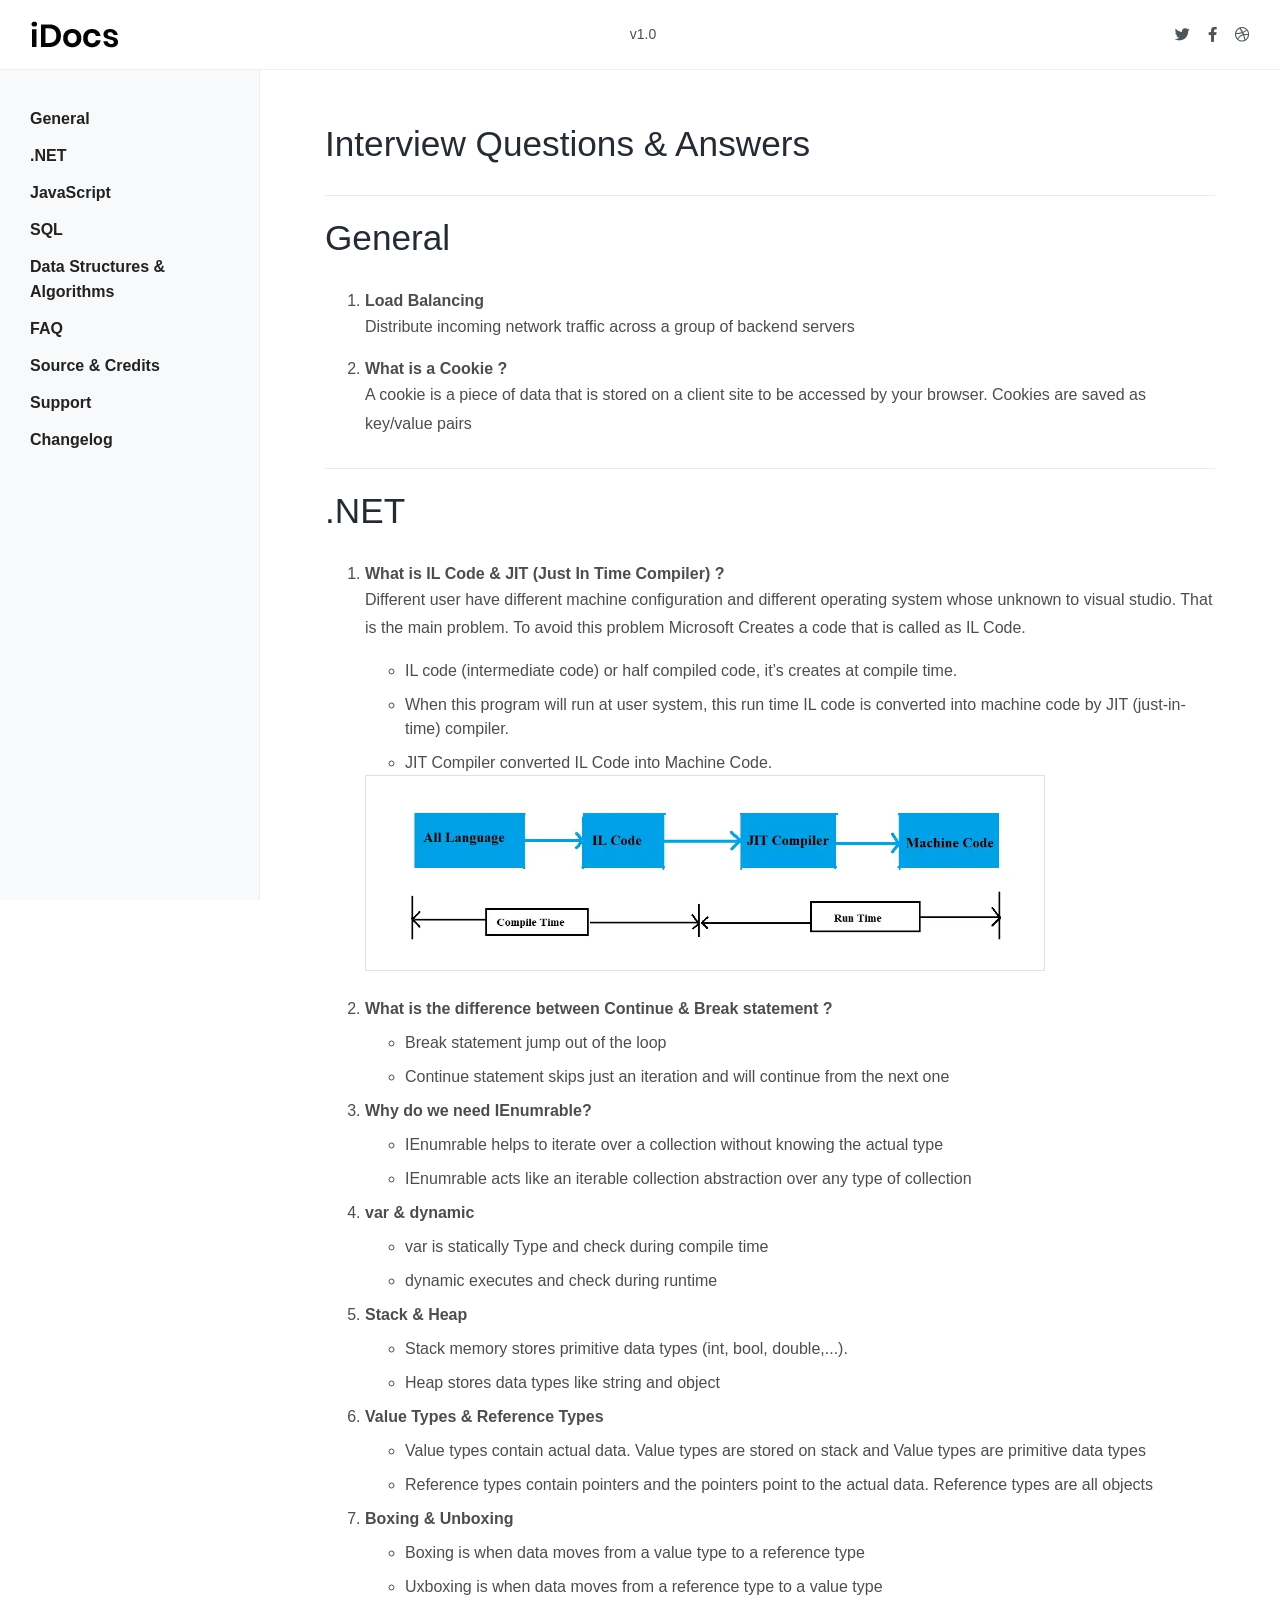
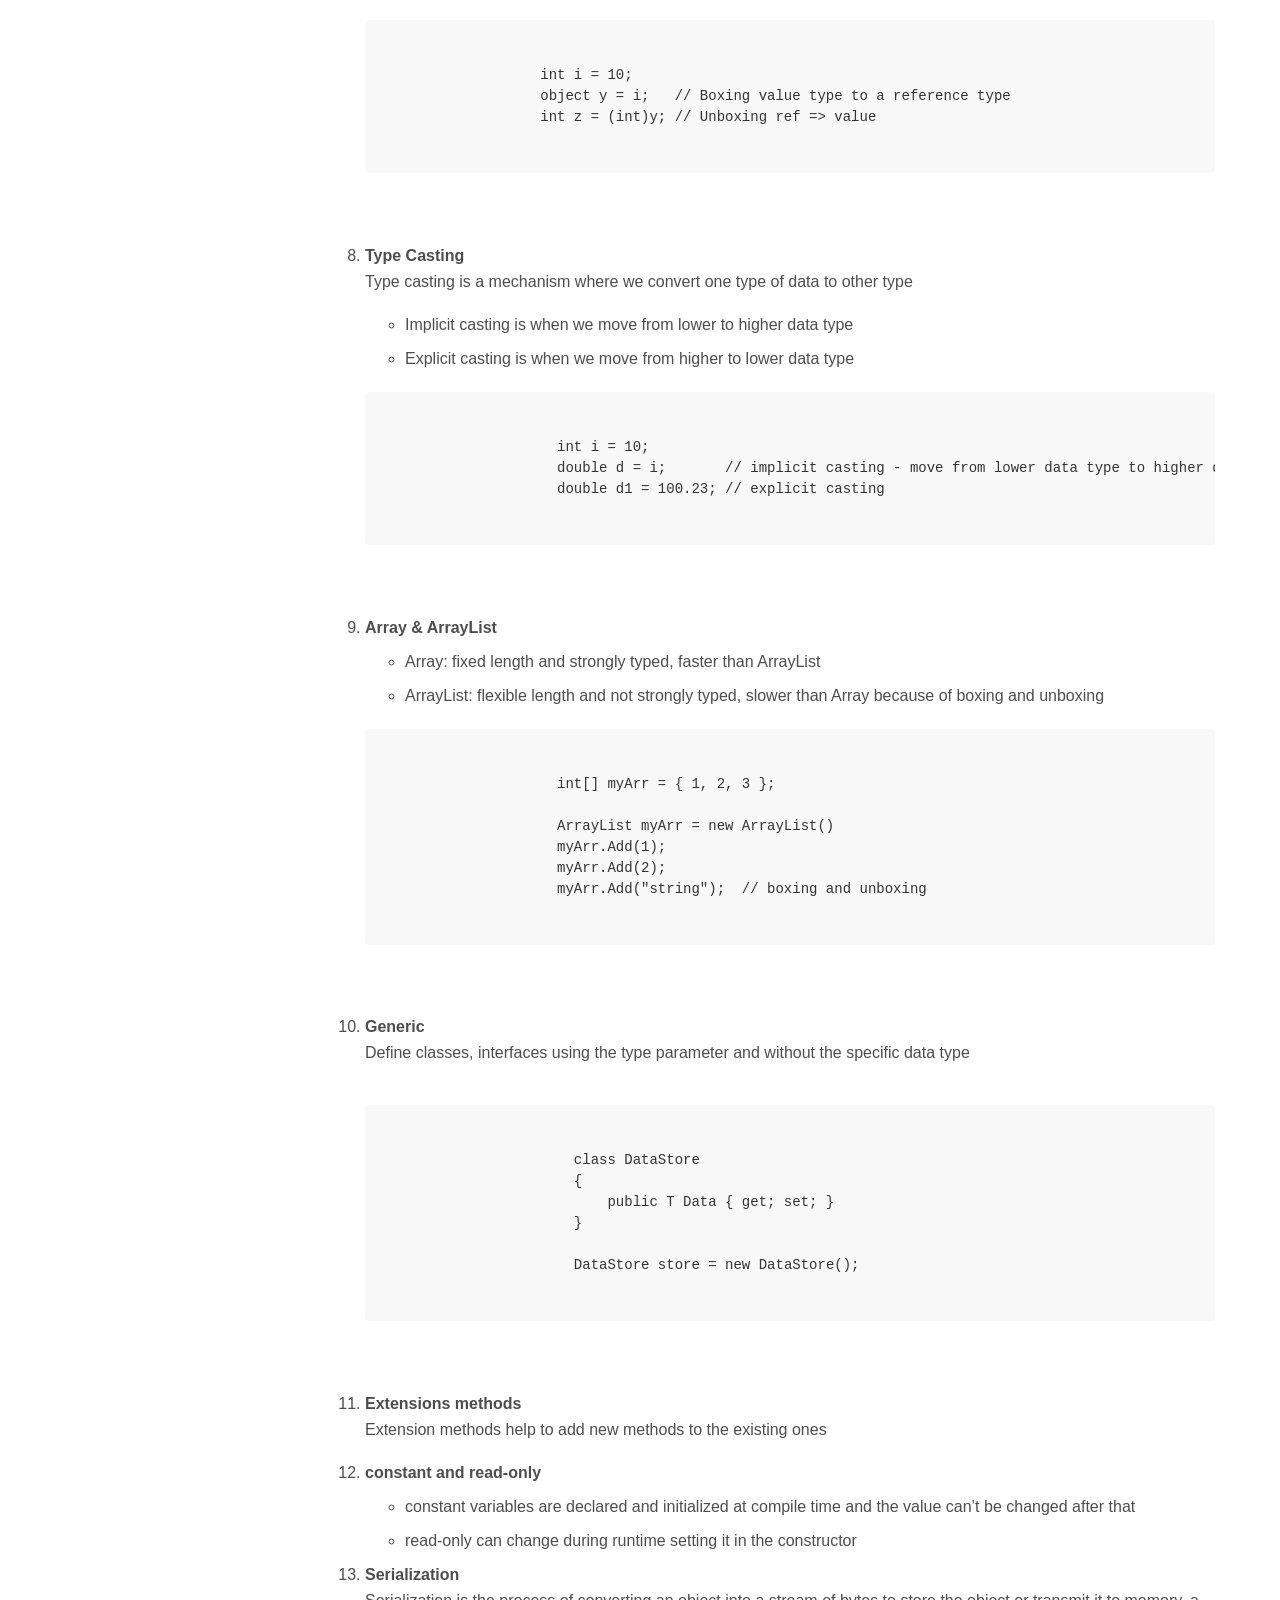
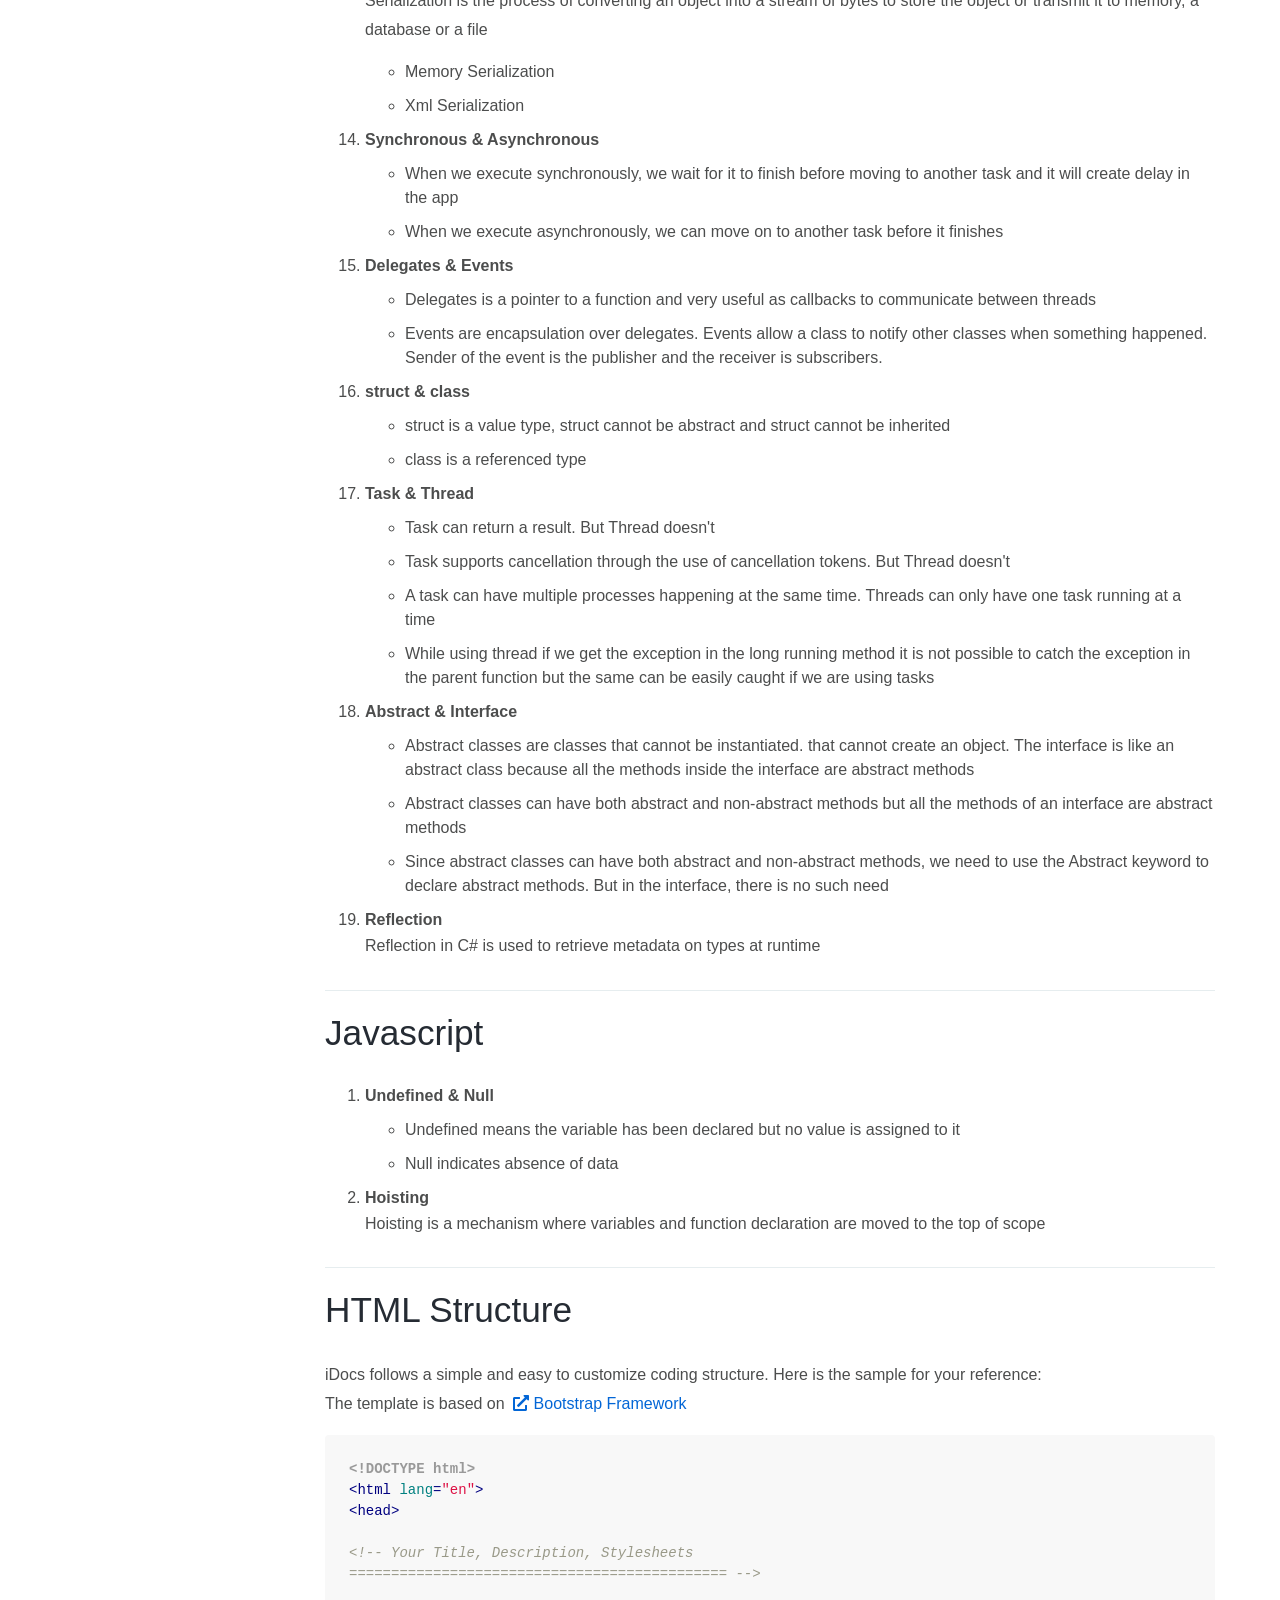
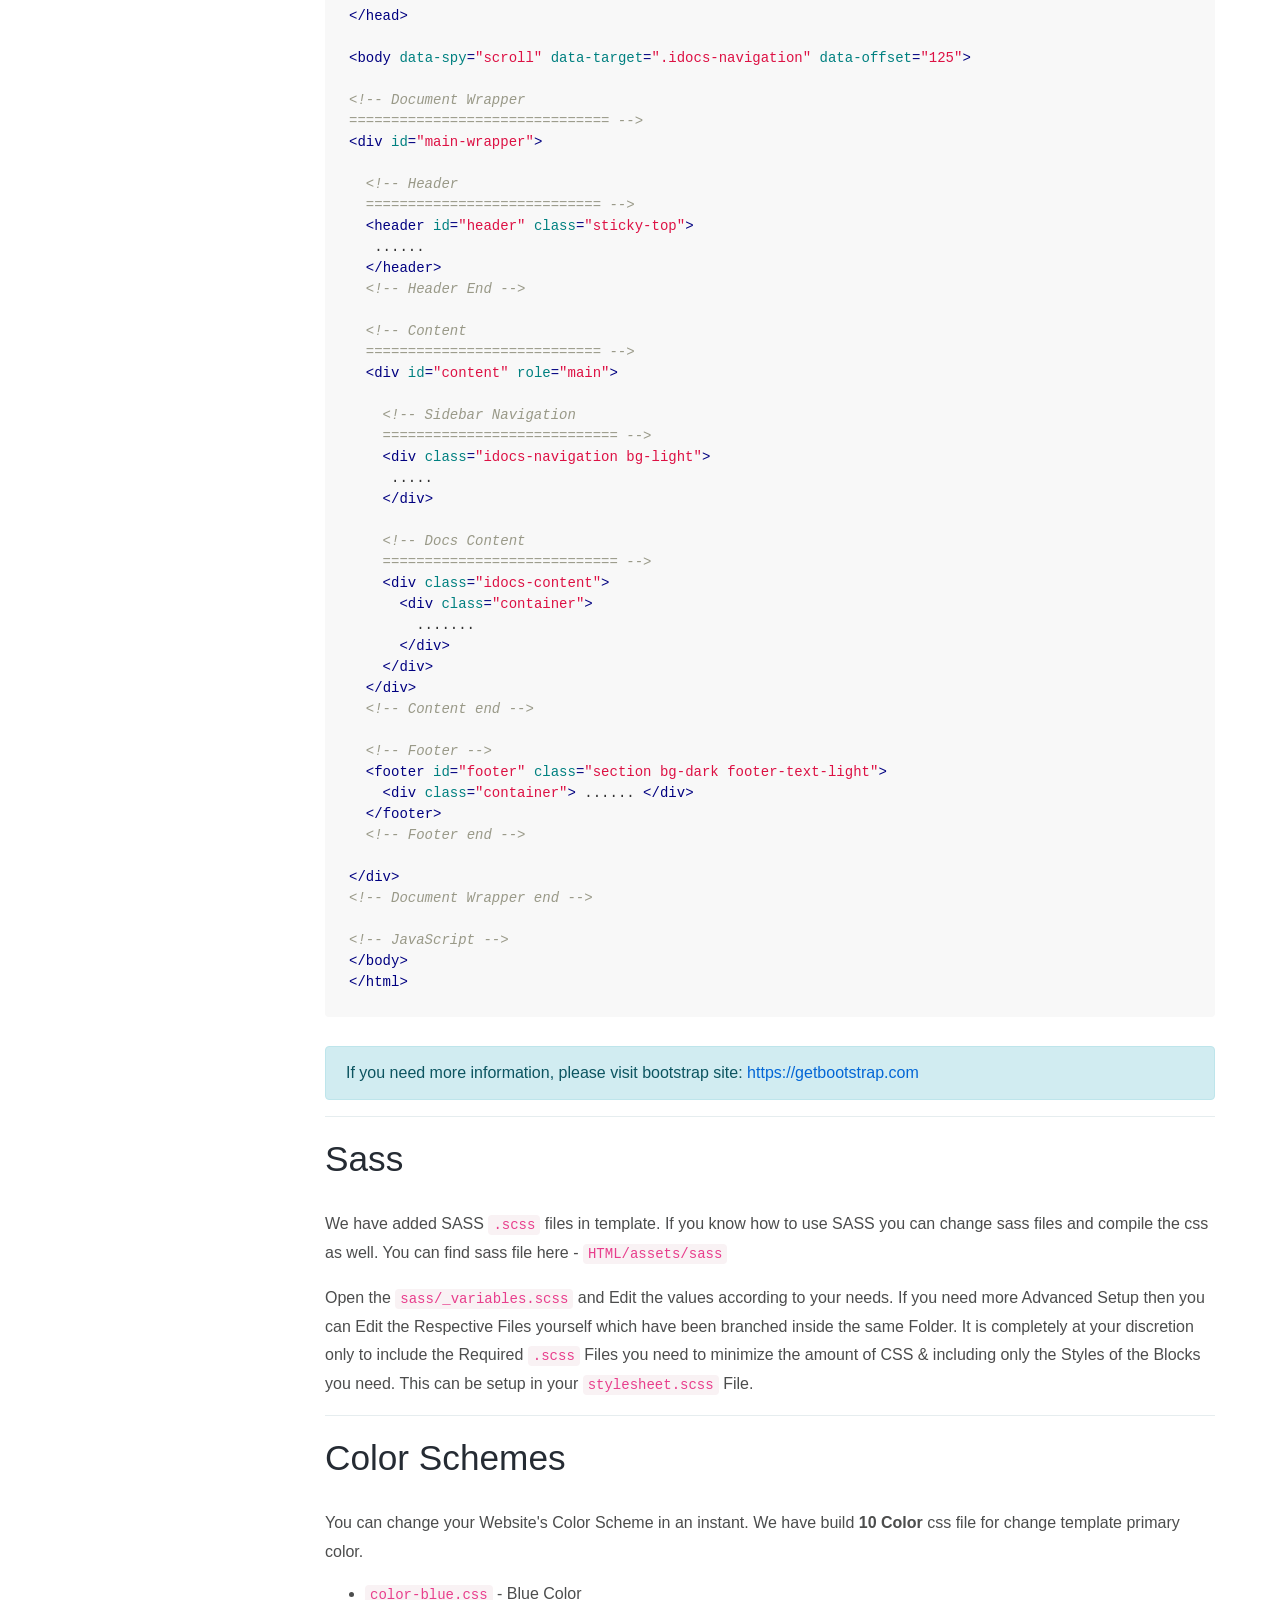
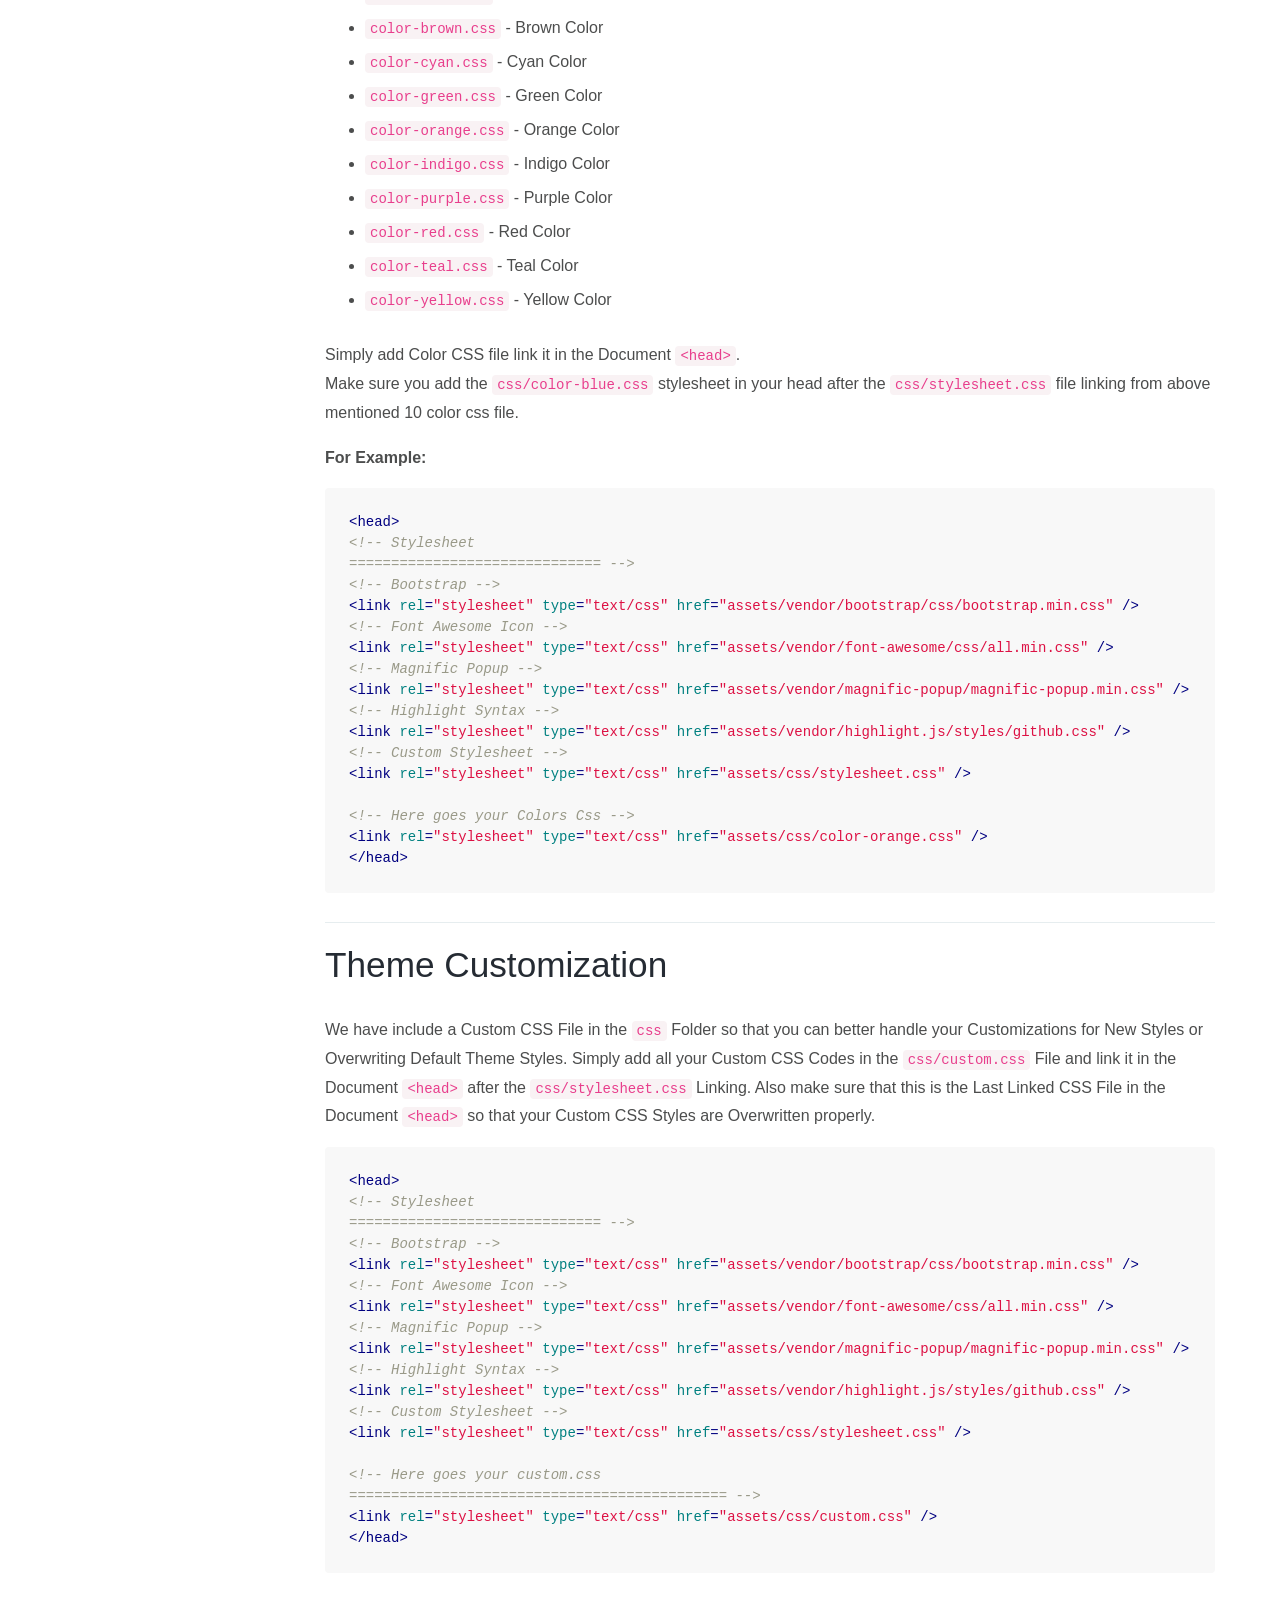
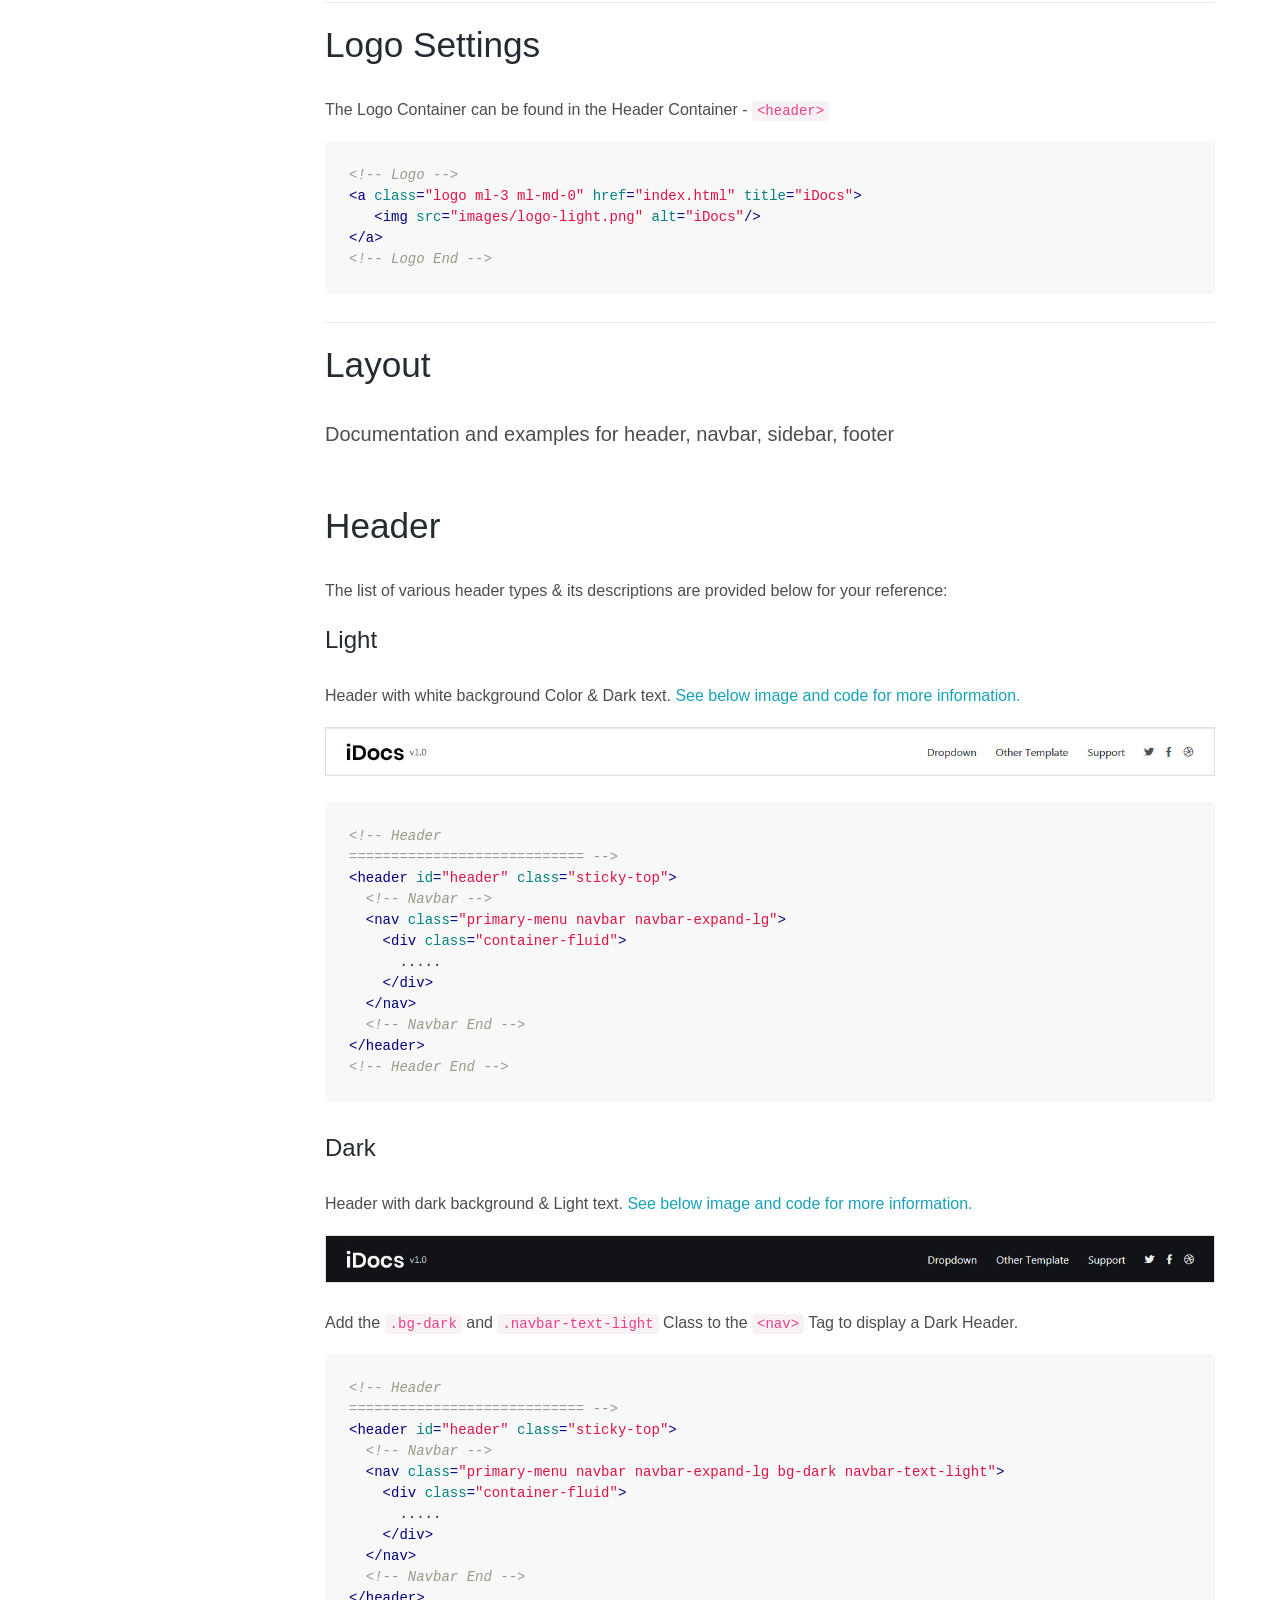
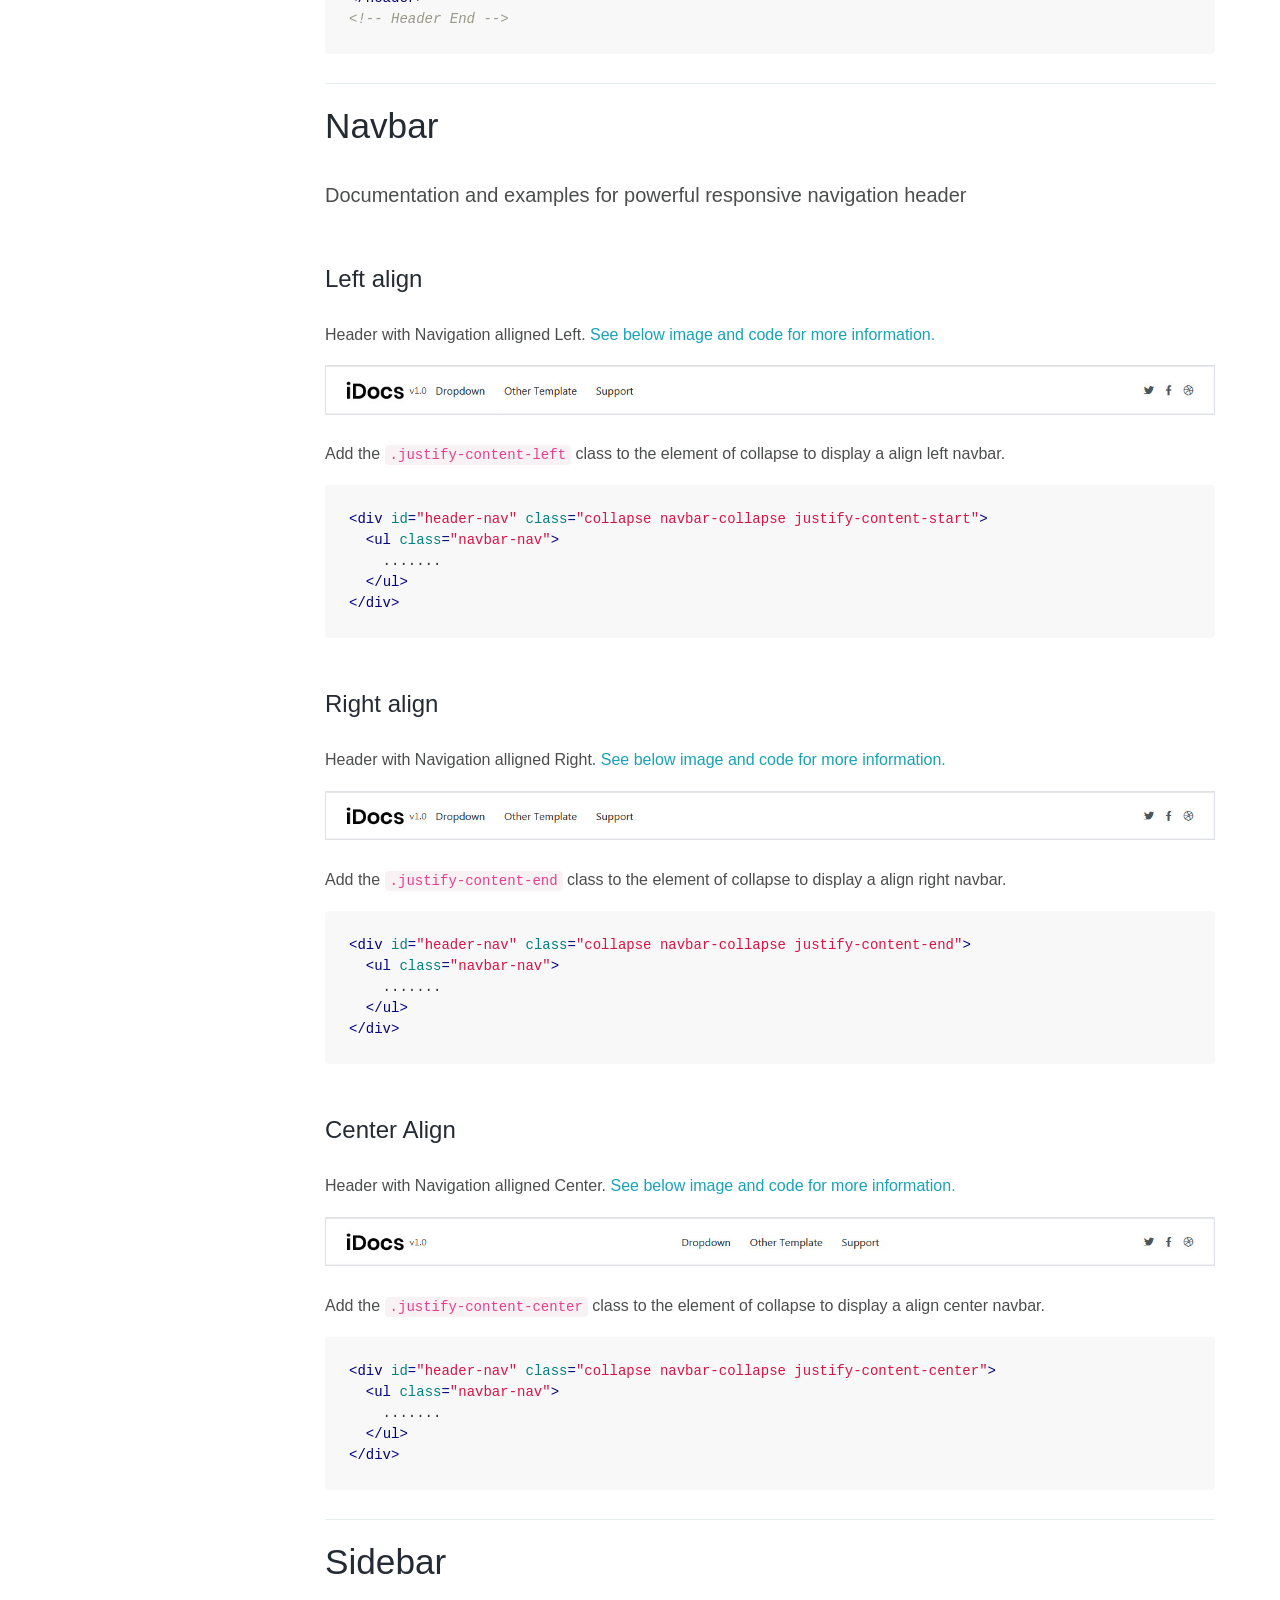
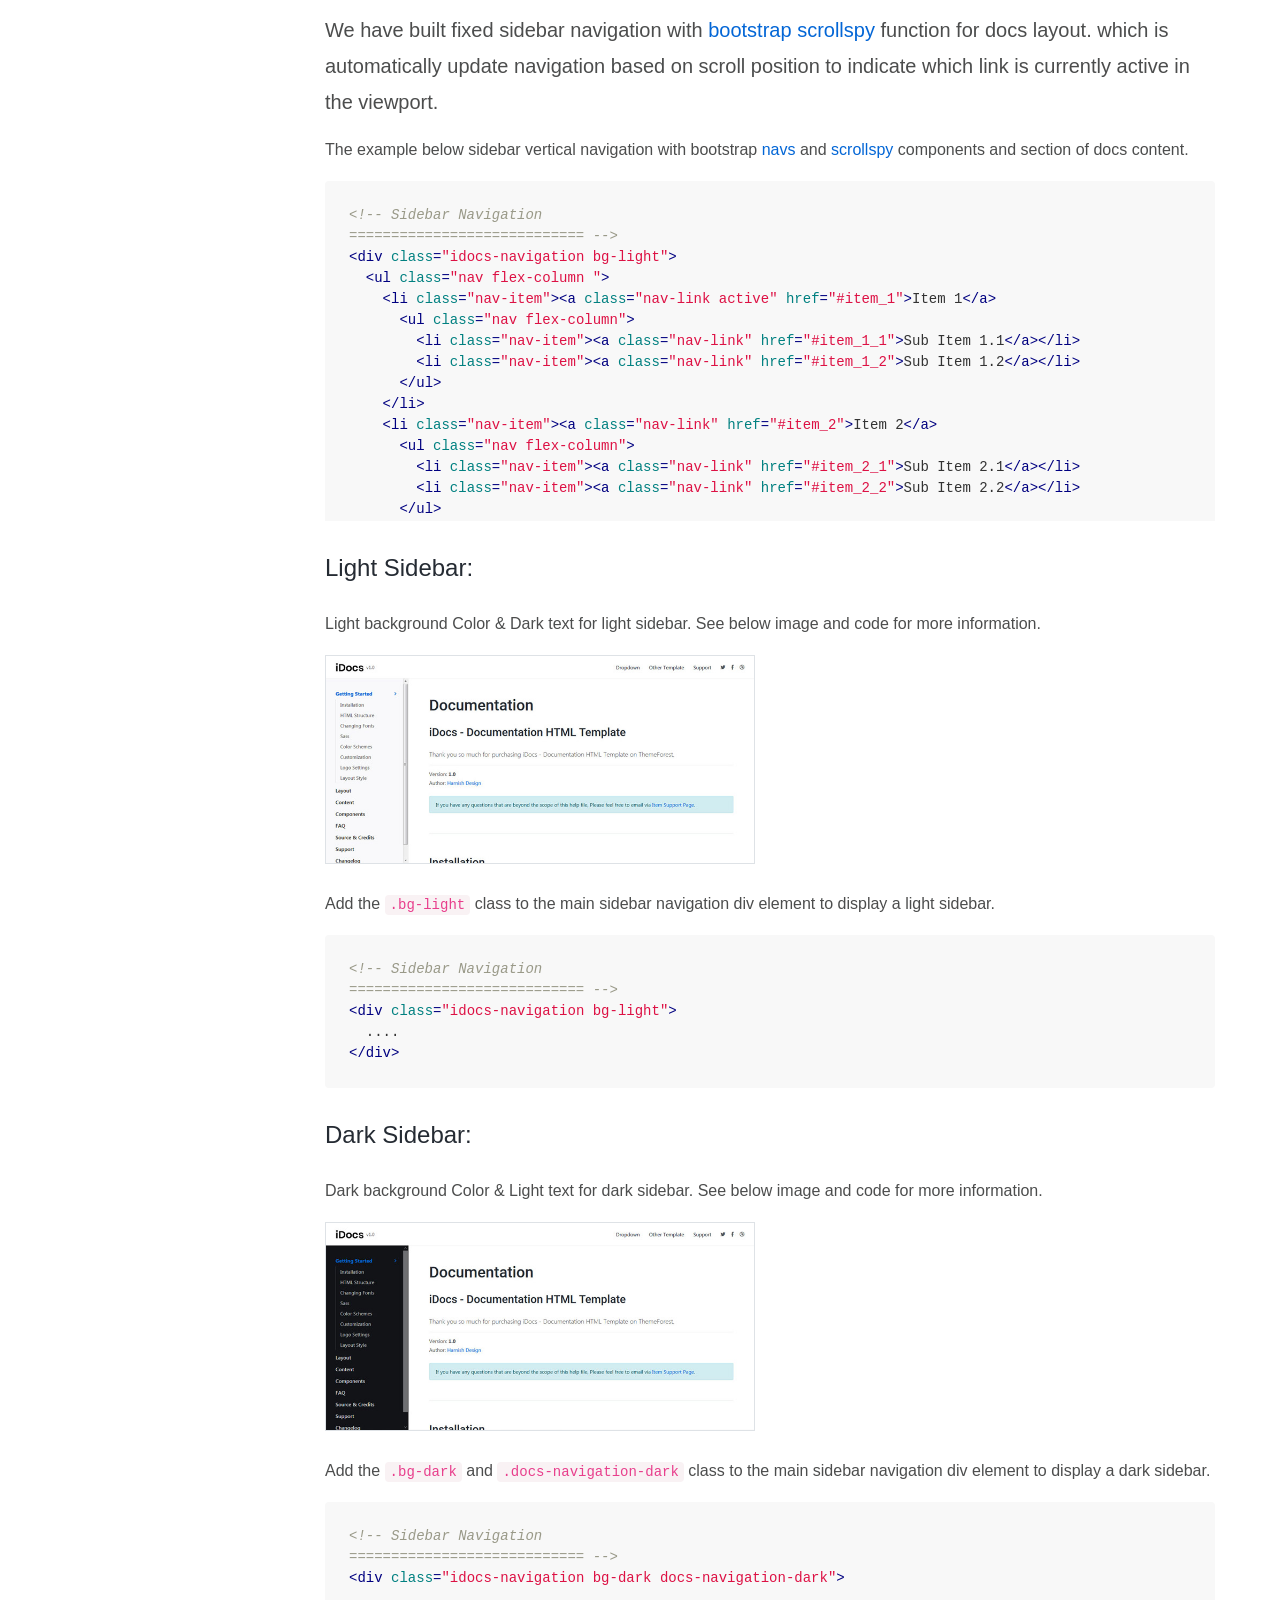
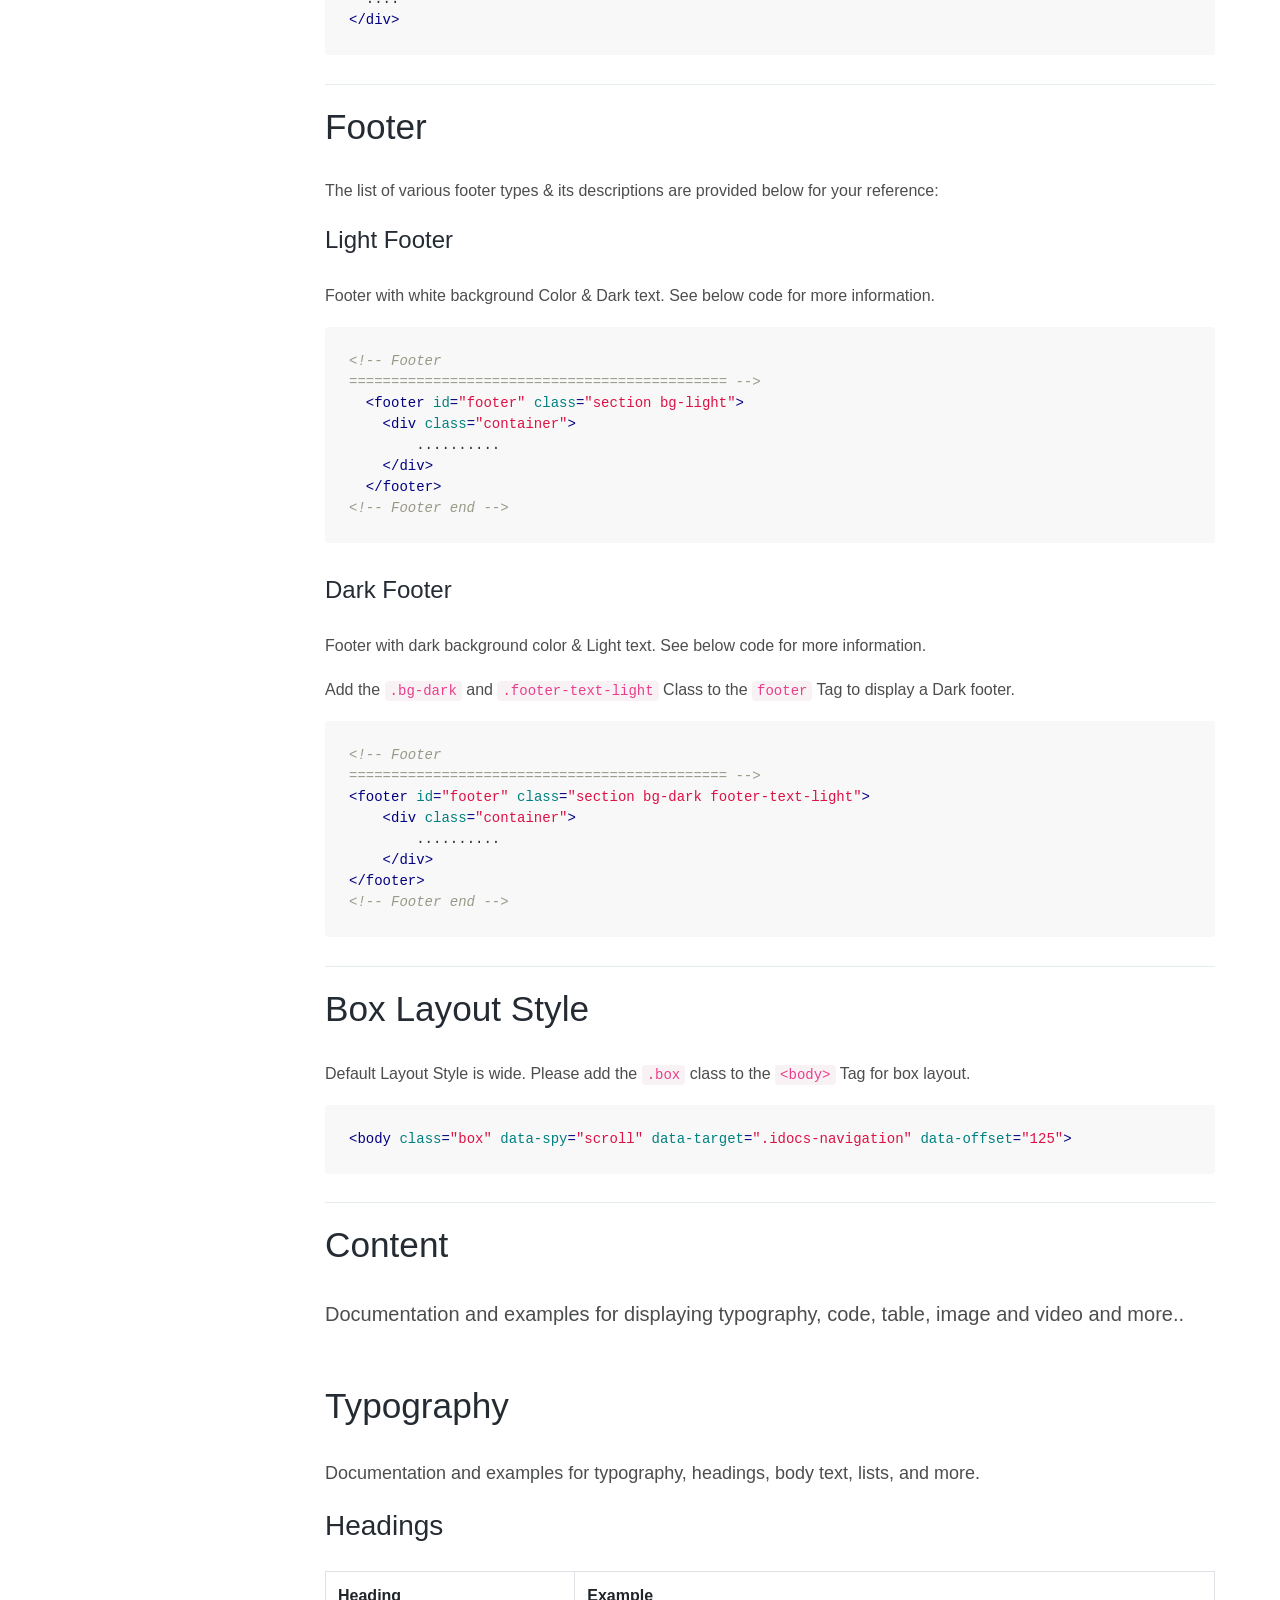
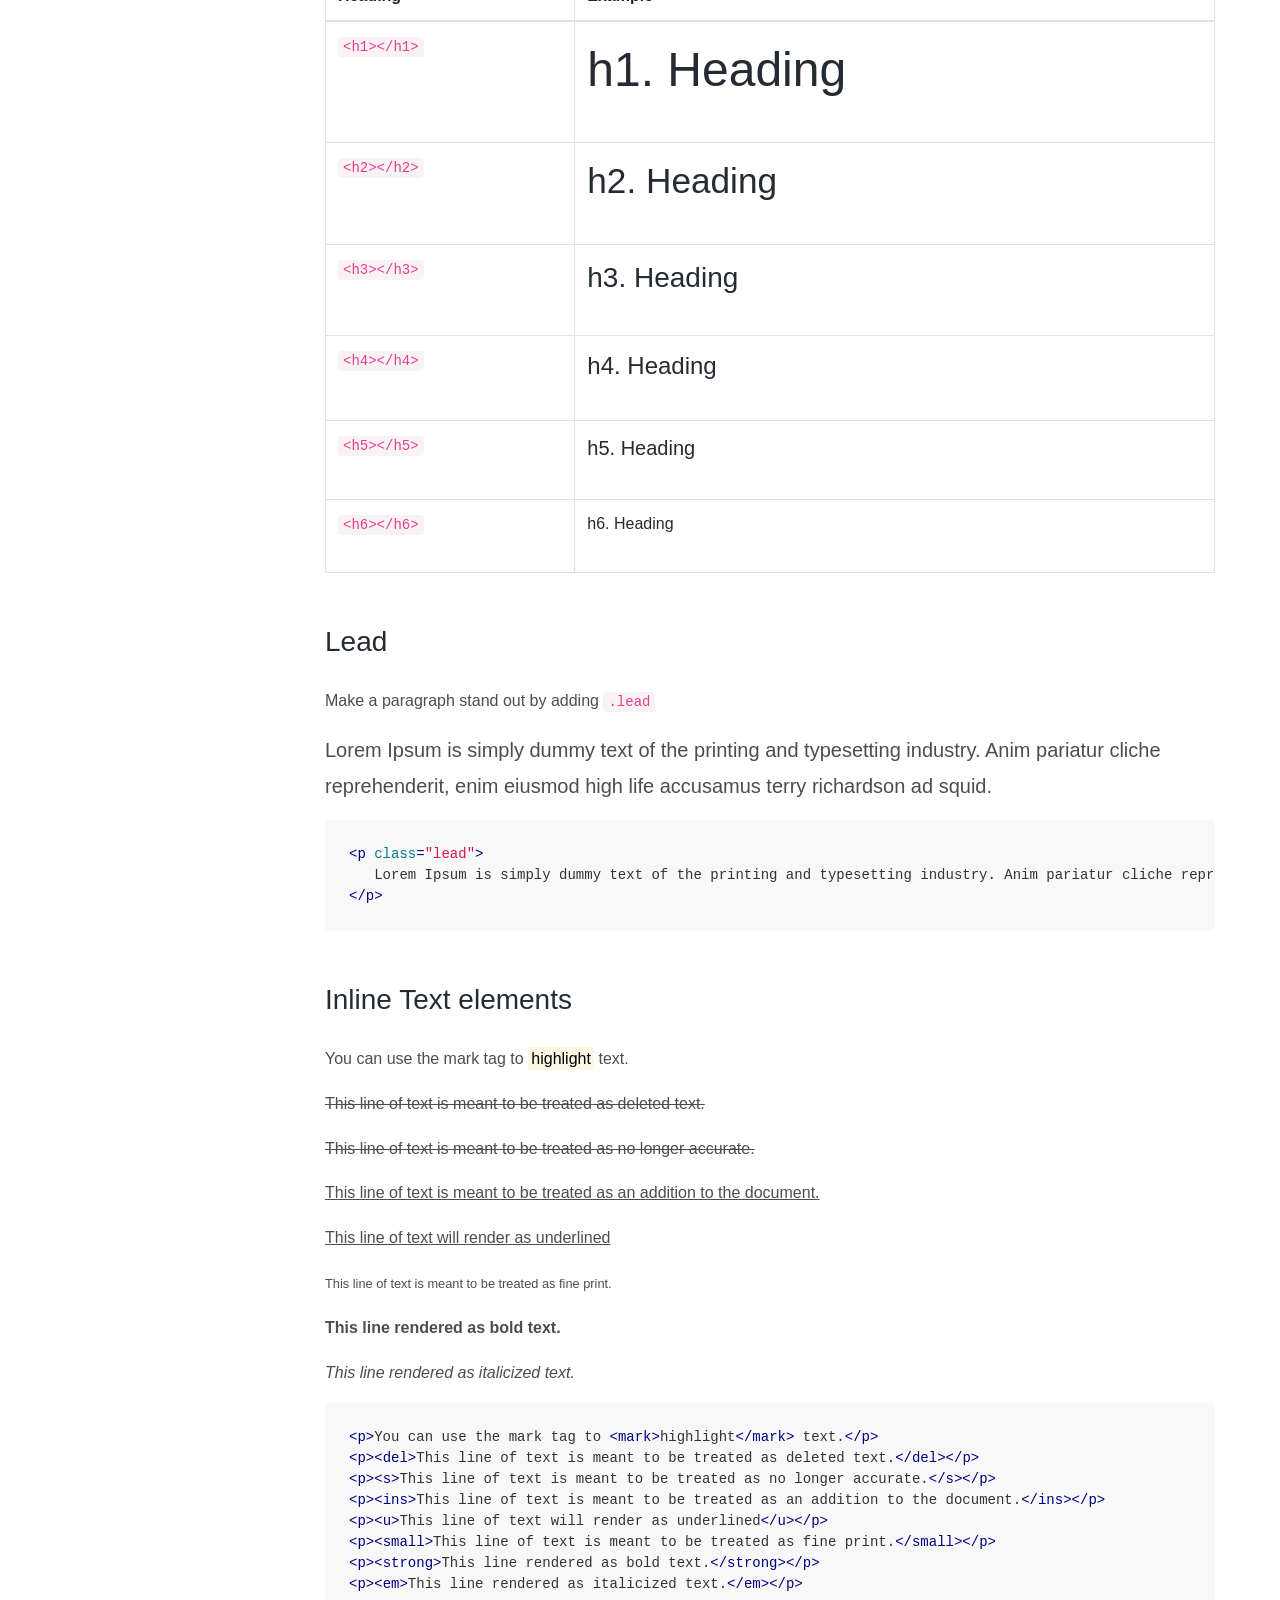
==== index.html @ 53d16588 "init" ====
<!DOCTYPE html>
<html lang="en">
<head>
  <meta charset="UTF-8" />
  <meta http-equiv="X-UA-Compatible" content="IE=edge">
  <meta name="viewport" content="width=device-width, initial-scale=1, minimum-scale=1.0, shrink-to-fit=no">
  <link href="assets/images/favicon.png" rel="icon" />
  <title>Interview Q&A</title>
  <meta name="description" content="Your ThemeForest item Name and description">
  <meta name="author" content="harnishdesign.net">
  <!-- Bootstrap -->
  <link rel="stylesheet" type="text/css" href="assets/vendor/bootstrap/css/bootstrap.min.css" />
  <!-- Font Awesome Icon -->
  <link rel="stylesheet" type="text/css" href="assets/vendor/font-awesome/css/all.min.css" />
  <!-- Magnific Popup -->
  <link rel="stylesheet" type="text/css" href="assets/vendor/magnific-popup/magnific-popup.min.css" />
  <!-- Highlight Syntax -->
  <link rel="stylesheet" type="text/css" href="assets/vendor/highlight.js/styles/github.css" />
  <!-- Custom Stylesheet -->
  <link rel="stylesheet" type="text/css" href="assets/css/stylesheet.css" />
</head>

<body data-spy="scroll" data-target=".idocs-navigation" data-offset="125">

  <!-- Preloader -->
  <div class="preloader">
    <div class="lds-ellipsis">
      <div></div>
      <div></div>
      <div></div>
      <div></div>
    </div>
  </div>
  <!-- Preloader End -->

  <!-- Document Wrapper -->
  <div id="main-wrapper">

    <!-- Header -->
    <header id="header" class="sticky-top">
      <!-- Navbar -->
      <nav class="primary-menu navbar navbar-expand-lg navbar-dropdown-dark">
        <div class="container-fluid">
          <!-- Sidebar Toggler -->
          <button id="sidebarCollapse" class="navbar-toggler d-block d-md-none" type="button"><span></span><span
              class="w-75"></span><span class="w-50"></span></button>

          <!-- Logo -->
          <a class="logo ml-md-3" href="index.html" title="iDocs Template"> <img src="assets/images/logo.png"
              alt="iDocs Template" /> </a>
          <span class="text-2 ml-2">v1.0</span>
          <!-- Logo End -->

          <!-- Navbar Toggler -->
          <button class="navbar-toggler ml-auto" type="button" data-toggle="collapse"
            data-target="#header-nav"><span></span><span></span><span></span></button>
          <ul class="social-icons social-icons-sm ml-lg-2 mr-2">
            <li class="social-icons-twitter"><a data-toggle="tooltip" href="http://www.twitter.com/harnishdesign/"
                target="_blank" title="" data-original-title="Twitter"><i class="fab fa-twitter"></i></a></li>
            <li class="social-icons-facebook"><a data-toggle="tooltip" href="http://www.facebook.com/harnishdesign/"
                target="_blank" title="" data-original-title="Facebook"><i class="fab fa-facebook-f"></i></a></li>
            <li class="social-icons-dribbble"><a data-toggle="tooltip" href="http://www.dribbble.com/harnishdesign/"
                target="_blank" title="" data-original-title="Dribbble"><i class="fab fa-dribbble"></i></a></li>
          </ul>
        </div>
      </nav>
      <!-- Navbar End -->
    </header>
    <!-- Header End -->

    <!-- Content -->
    <div id="content" role="main">

      <!-- Sidebar Navigation -->
      <div class="idocs-navigation bg-light">
        <ul class="nav flex-column ">
          <li class="nav-item"><a class="nav-link active" href="#idocs_general">General</a>
          </li>
          <li class="nav-item"><a class="nav-link active" href="#idocs_net">.NET</a>
          </li>
          <li class="nav-item"><a class="nav-link" href="#idocs_javascript">JavaScript</a>
          </li>
          <li class="nav-item"><a class="nav-link" href="#idocs_content">SQL</a>
            <ul class="nav flex-column">
              <li class="nav-item"><a class="nav-link" href="#idocs_typography">Typography</a></li>
              <li class="nav-item"><a class="nav-link" href="#idocs_code">Code</a></li>
              <li class="nav-item"><a class="nav-link" href="#idocs_table">Table</a></li>
              <li class="nav-item"><a class="nav-link" href="#idocs_icons">Icons</a></li>
              <li class="nav-item"><a class="nav-link" href="#idocs_image">Image</a></li>
              <li class="nav-item"><a class="nav-link" href="#idocs_video">Video</a></li>
            </ul>
          </li>
          <li class="nav-item"><a class="nav-link" href="#idocs_components">Data Structures & Algorithms</a>
            <ul class="nav flex-column">
              <li class="nav-item"><a class="nav-link" href="#idocs_accordion">Accordion</a></li>
              <li class="nav-item"><a class="nav-link" href="#idocs_tabs">Tabs</a></li>
              <li class="nav-item"><a class="nav-link" href="#idocs_social_icon">Social Icon</a></li>
              <li class="nav-item"><a class="nav-link" href="#idocs_helper_classes">Helper Classes</a></li>
            </ul>
          </li>
          <li class="nav-item"><a class="nav-link" href="#idocs_faq">FAQ</a></li>
          <li class="nav-item"><a class="nav-link" href="#idocs_source_credits">Source & Credits</a></li>
          <li class="nav-item"><a class="nav-link" href="#idocs_support">Support</a></li>
          <li class="nav-item"><a class="nav-link" href="#idocs_changelog">Changelog</a>
            <ul class="nav flex-column">
              <li class="nav-item"><a class="nav-link" href="#v1-1">v1.1</a></li>
              <li class="nav-item"><a class="nav-link" href="#v1-0">v1.0</a></li>
            </ul>
          </li>
        </ul>
      </div>

      <!-- Docs Content -->
      <div class="idocs-content">
        <div class="container">

          <!-- Getting Started -->
          <section id="idocs_start">
            <h2>Interview Questions & Answers</h2>
          </section>

          <hr class="divider">

          <!-- General -->
          <section id="idocs_general">
            <h2>General</h2>
            <ol>
              <li>
                <strong>Load Balancing</strong>
                <p>Distribute incoming network traffic across a group of backend servers</p>
              </li>
              <li>
                <strong>What is a Cookie ?</strong>
                <p>
                  A cookie is a piece of data that is stored on a client site to be accessed by your browser. Cookies are saved as key/value pairs
                </p>
              </li>
            </ol>
          </section>

          <hr class="divider">

          <!-- .NET -->
          <section id="idocs_net">
            <h2>.NET</h2>
            <ol>
              <li>
                <strong>What is IL Code & JIT (Just In Time Compiler) ?</strong>
                <p>
                  Different user have different machine configuration and different operating system whose unknown to visual studio. That is the main problem. To avoid this problem Microsoft Creates a code that is called as IL Code.
                </p>
                <ul>
                  <li>IL code (intermediate code) or half compiled code, it’s creates at compile time.</li>
                  <li>When this program will run at user system, this run time IL code is converted into machine code by JIT (just-in-time) compiler.</li>
                  <li>JIT Compiler converted IL Code into Machine Code.</li>
                </ul>
                <p>
                  <img class="img-fluid border" src="assets/images/1_1Hs_3RcfecuYmavO_fPDTA.png" width="680">
                </p>
              </li>
              <li>
                <strong>What is the difference between Continue & Break statement ?</strong>
                <ul>
                  <li>Break statement jump out of the loop</li>
                  <li>Continue statement skips just an iteration and will continue from the next one</li>
                </ul>
              </li>
              <li>
                <strong>Why do we need IEnumrable?</strong>
                <ul>
                  <li>IEnumrable helps to iterate over a collection without knowing the actual type</li>
                  <li>IEnumrable acts like an iterable collection abstraction over any type of collection</li>
                </ul>
              </li>
              <li>
                <strong>var & dynamic</strong>
                <ul>
                  <li>var is statically Type and check during compile time</li>
                  <li>dynamic executes and check during runtime</li>
                </ul>
              </li>
              <li>
                <strong>Stack & Heap</strong>
                <ul>
                  <li>Stack memory stores primitive data types (int, bool, double,...).</li>
                  <li>Heap stores data types like string and object</li>
                </ul>
              </li>
              <li>
                <strong>Value Types & Reference Types</strong>
                <ul>
                  <li>Value types contain actual data. Value types are stored on stack and Value types are primitive data types</li>
                  <li>Reference types contain pointers and the pointers point to the actual data. Reference types are all objects</li>
                </ul>
              </li>
              <li>
                <strong>Boxing & Unboxing</strong>
                <ul>
                  <li>Boxing is when data moves from a value type to a reference type</li>
                  <li>Uxboxing is when data moves from a reference type to a value type</li>
                </ul>
                <pre>
                  <code class="language-html">
                  int i = 10;
                  object y = i;   // Boxing value type to a reference type
                  int z = (int)y; // Unboxing ref => value
                  </code>
                </pre>
              </li>
              <li>
                <strong>Type Casting</strong>
                <p>
                  Type casting is a mechanism where we convert one type of data to other type
                </p>
                <ul>
                  <li>Implicit casting is when we move from lower to higher data type</li>
                  <li>Explicit casting is when we move from higher to lower data type</li>
                </ul>
                <pre>
                  <code class="language-html">
                    int i = 10;
                    double d = i;       // implicit casting - move from lower data type to higher data type
                    double d1 = 100.23;	// explicit casting
                  </code>
                </pre>
              </li>
              <li>
                <strong>Array & ArrayList</strong>
                <ul>
                  <li>Array: fixed length and strongly typed, faster than ArrayList</li>
                  <li>ArrayList: flexible length and not strongly typed, slower than Array because of boxing and unboxing</li>
                </ul>
                <pre>
                  <code class="language-html">
                    int[] myArr = { 1, 2, 3 };

                    ArrayList myArr = new ArrayList()
                    myArr.Add(1);
                    myArr.Add(2);
                    myArr.Add("string");  // boxing and unboxing
                  </code>
                </pre>
              </li>
              <li>
                <strong>Generic</strong>
                <p>Define classes, interfaces  using the type parameter and without the specific data type</p>
                <pre>
                  <code class="language-html">
                      class DataStore<T>
                      {
                          public T Data { get; set; }
                      }
                      
                      DataStore<string> store = new DataStore<string>();
                  </code>
                </pre>
              </li>
              <li>
                <strong>Extensions methods</strong>
                <p>Extension methods help to add new methods to the existing ones</p>
              </li>
              <li>
                <strong>constant and read-only</strong>
                <ul>
                  <li>constant variables are declared and initialized at compile time and the value can’t be changed after that</li>
                  <li>read-only can change during runtime setting it in the constructor</li>
                </ul>
              </li>
              <li>
                <strong>Serialization</strong>
                <p>
                  Serialization is the process of converting an object into a stream of bytes to store the object or transmit it to memory, a database or a file
                </p>
                <ul>
                  <li>Memory Serialization</li>
                  <li>Xml Serialization</li>
                </ul>
              </li>
              <li>
                <strong>Synchronous & Asynchronous</strong>
                <ul>
                  <li>When we execute synchronously, we wait for it to finish before moving to another task and it will create delay in the app</li>
                  <li>When we execute asynchronously, we can move on to another task before it finishes</li>
                </ul>
              </li>
              <li>
                <strong>Delegates & Events</strong>
                <ul>
                  <li>Delegates is a pointer to a function and very useful as callbacks to communicate between threads</li>
                  <li>Events are encapsulation over delegates. Events allow a class to notify other classes when something happened. Sender of the event is the publisher and the receiver is subscribers.</li>
                </ul>
              </li>
              <li>
                <strong>struct & class</strong>
                <ul>
                  <li>struct is a value type, struct cannot be abstract and struct cannot be inherited</li>
                  <li>class is a referenced type</li>
                </ul>
              </li>
              <li>
                <strong>Task & Thread</strong>
                <ul>
                  <li>Task can return a result. But Thread doesn't</li>
                  <li>Task supports cancellation through the use of cancellation tokens. But Thread doesn't</li>
                  <li>A task can have multiple processes happening at the same time. Threads can only have one task running at a time</li>
                  <li>While using thread if we get the exception in the long running method it is not possible to catch the exception in the parent function but the same can be easily caught if we are using tasks</li>
                </ul>
              </li>
              <li>
                <strong>Abstract & Interface</strong>
                <ul>
                  <li>Abstract classes are classes that cannot be instantiated. that cannot create an object. The interface is like an abstract class because all the methods inside the interface are abstract methods</li>
                  <li>Abstract classes can have both abstract and non-abstract methods but all the methods of an interface are abstract methods</li>
                  <li>Since abstract classes can have both abstract and non-abstract methods, we need to use the Abstract keyword to declare abstract methods. But in the interface, there is no such need</li>
                </ul>
              </li>
              <li>
                <strong>Reflection</strong>
                <p>Reflection in C# is used to retrieve metadata on types at runtime</p>
              </li>
            </ol>
          </section>

          <hr class="divider">

          <!-- Javascript -->
          <section id="idocs_javascript">
            <h2>Javascript</h2>
            <ol>
              <li>
                <strong>Undefined & Null</strong>
                <ul>
                  <li>Undefined means the variable has been declared but no value is assigned to it</li>
                  <li>Null indicates absence of data</li>
                </ul>
              </li>
              <li>
                <strong>Hoisting</strong>
                <p>
                  Hoisting is a mechanism where variables and function declaration are moved to the top of scope
                </p>
              </li>
            </ol>
          </section>

          <hr class="divider">

          <!-- HTML Structure -->
          <section id="idocs_html_structure">
            <h2>HTML Structure</h2>
            <p>iDocs follows a simple and easy to customize coding structure. Here is the sample for your reference:<br>
              The template is based on <a class="ml-1" target="_blank" href="https://getbootstrap.com/"><i
                  class="fas fa-external-link-alt"></i> Bootstrap Framework</a></p>
            <pre><code class="html">&lt;!DOCTYPE html&gt;
&lt;html lang=&quot;en&quot;&gt;
&lt;head&gt;

&lt;!-- Your Title, Description, Stylesheets
============================================= --&gt;

&lt;/head&gt;

&lt;body data-spy=&quot;scroll&quot; data-target=&quot;.idocs-navigation&quot; data-offset=&quot;125&quot;&gt;

&lt;!-- Document Wrapper   
=============================== --&gt;
&lt;div id=&quot;main-wrapper&quot;&gt; 
  
  &lt;!-- Header
  ============================ --&gt;
  &lt;header id=&quot;header&quot; class=&quot;sticky-top&quot;&gt;
   ......
  &lt;/header&gt;
  &lt;!-- Header End --&gt; 
  
  &lt;!-- Content
  ============================ --&gt;
  &lt;div id=&quot;content&quot; role=&quot;main&quot;&gt; 
    
    &lt;!-- Sidebar Navigation
    ============================ --&gt;
    &lt;div class=&quot;idocs-navigation bg-light&quot;&gt;
     .....
    &lt;/div&gt;
    
    &lt;!-- Docs Content
    ============================ --&gt;
    &lt;div class=&quot;idocs-content&quot;&gt;
      &lt;div class=&quot;container&quot;&gt;
        .......
      &lt;/div&gt;
    &lt;/div&gt;
  &lt;/div&gt;
  &lt;!-- Content end --&gt; 
  
  &lt;!-- Footer --&gt;
  &lt;footer id=&quot;footer&quot; class=&quot;section bg-dark footer-text-light&quot;&gt;
    &lt;div class=&quot;container&quot;&gt; ...... &lt;/div&gt;
  &lt;/footer&gt;
  &lt;!-- Footer end --&gt; 
  
&lt;/div&gt;
&lt;!-- Document Wrapper end --&gt; 

&lt;!-- JavaScript --&gt;
&lt;/body&gt;
&lt;/html&gt;</code></pre>
            <p class="alert alert-info">If you need more information, please visit bootstrap site: <a target="_blank"
                href="https://getbootstrap.com/docs/4.4/layout/grid/">https://getbootstrap.com</a></p>
          </section>

          <hr class="divider">

          <!-- Sass -->
          <section id="idocs_sass">
            <h2>Sass</h2>
            <p>We have added SASS <code>.scss</code> files in template. If you know how to use SASS you can change sass
              files and compile the css as well.
              You can find sass file here - <code>HTML/assets/sass</code></p>
            <p>Open the <code>sass/_variables.scss</code> and Edit the values according to your needs. If you need more
              Advanced Setup then you can Edit the Respective Files yourself which have been branched inside the same
              Folder. It is completely at your discretion only to include the Required <code>.scss</code> Files you need
              to minimize the amount of CSS & including only the Styles of the Blocks you need. This can be setup in
              your <code>stylesheet.scss</code> File.</p>
          </section>

          <hr class="divider">

          <!-- Color Schemes -->
          <section id="idocs_color_schemes">
            <h2>Color Schemes</h2>
            <p>You can change your Website's Color Scheme in an instant. We have build <strong>10 Color</strong> css
              file for change template primary color.</p>
            <ul>
              <li><code>color-blue.css</code> - Blue Color</li>
              <li><code>color-brown.css</code> - Brown Color</li>
              <li><code>color-cyan.css</code> - Cyan Color</li>
              <li><code>color-green.css</code> - Green Color</li>
              <li><code>color-orange.css</code> - Orange Color</li>
              <li><code>color-indigo.css</code> - Indigo Color</li>
              <li><code>color-purple.css</code> - Purple Color</li>
              <li><code>color-red.css</code> - Red Color</li>
              <li><code>color-teal.css</code> - Teal Color</li>
              <li><code>color-yellow.css</code> - Yellow Color</li>
            </ul>
            <p>Simply add Color CSS file link it in the Document <code>&lt;head&gt;</code>.<br>
              Make sure you add the <code>css/color-blue.css</code> stylesheet in your head after the
              <code>css/stylesheet.css</code> file linking from above mentioned 10 color css file.</p>
            <p><strong>For Example:</strong></p>
            <pre><code class="html">&lt;head&gt;
&lt;!-- Stylesheet
============================== --&gt;
&lt;!-- Bootstrap --&gt;
&lt;link rel=&quot;stylesheet&quot; type=&quot;text/css&quot; href=&quot;assets/vendor/bootstrap/css/bootstrap.min.css&quot; /&gt;
&lt;!-- Font Awesome Icon --&gt;
&lt;link rel=&quot;stylesheet&quot; type=&quot;text/css&quot; href=&quot;assets/vendor/font-awesome/css/all.min.css&quot; /&gt;
&lt;!-- Magnific Popup --&gt;
&lt;link rel=&quot;stylesheet&quot; type=&quot;text/css&quot; href=&quot;assets/vendor/magnific-popup/magnific-popup.min.css&quot; /&gt;
&lt;!-- Highlight Syntax --&gt;
&lt;link rel=&quot;stylesheet&quot; type=&quot;text/css&quot; href=&quot;assets/vendor/highlight.js/styles/github.css&quot; /&gt;
&lt;!-- Custom Stylesheet --&gt;
&lt;link rel=&quot;stylesheet&quot; type=&quot;text/css&quot; href=&quot;assets/css/stylesheet.css&quot; /&gt;

&lt;!-- Here goes your Colors Css --&gt;
&lt;link rel=&quot;stylesheet&quot; type=&quot;text/css&quot; href=&quot;assets/css/color-orange.css&quot; /&gt;
&lt;/head&gt;</code></pre>
          </section>

          <hr class="divider">

          <!-- Customization -->
          <section id="idocs_theme_customization">
            <h2>Theme Customization</h2>
            <p>We have include a Custom CSS File in the <code>css</code> Folder so that you can better handle your
              Customizations for New Styles or
              Overwriting Default Theme Styles. Simply add all your Custom CSS Codes in the <code>css/custom.css</code>
              File and link it in the Document <code>&lt;head&gt;</code> after the <code>css/stylesheet.css</code>
              Linking. Also make sure that this is the Last Linked CSS File in the Document <code>&lt;head&gt;</code> so
              that your Custom CSS Styles are Overwritten properly.</p>
            <pre><code class="html">&lt;head&gt;
&lt;!-- Stylesheet
============================== --&gt;
&lt;!-- Bootstrap --&gt;
&lt;link rel=&quot;stylesheet&quot; type=&quot;text/css&quot; href=&quot;assets/vendor/bootstrap/css/bootstrap.min.css&quot; /&gt;
&lt;!-- Font Awesome Icon --&gt;
&lt;link rel=&quot;stylesheet&quot; type=&quot;text/css&quot; href=&quot;assets/vendor/font-awesome/css/all.min.css&quot; /&gt;
&lt;!-- Magnific Popup --&gt;
&lt;link rel=&quot;stylesheet&quot; type=&quot;text/css&quot; href=&quot;assets/vendor/magnific-popup/magnific-popup.min.css&quot; /&gt;
&lt;!-- Highlight Syntax --&gt;
&lt;link rel=&quot;stylesheet&quot; type=&quot;text/css&quot; href=&quot;assets/vendor/highlight.js/styles/github.css&quot; /&gt;
&lt;!-- Custom Stylesheet --&gt;
&lt;link rel=&quot;stylesheet&quot; type=&quot;text/css&quot; href=&quot;assets/css/stylesheet.css&quot; /&gt;

&lt;!-- Here goes your custom.css
============================================= --&gt;
&lt;link rel=&quot;stylesheet&quot; type=&quot;text/css&quot; href=&quot;assets/css/custom.css&quot; /&gt;
&lt;/head&gt;</code></pre>
          </section>

          <hr class="divider">

          <!-- Logo Settings -->
          <section id="idocs_logo_settings">
            <h2>Logo Settings</h2>
            <p>The Logo Container can be found in the Header Container - <code>&lt;header&gt;</code></p>
            <pre><code class="html">&lt;!-- Logo --&gt; 
&lt;a class=&quot;logo ml-3 ml-md-0&quot; href=&quot;index.html&quot; title=&quot;iDocs&quot;&gt;
   &lt;img src=&quot;images/logo-light.png&quot; alt=&quot;iDocs&quot;/&gt;
&lt;/a&gt;
&lt;!-- Logo End --&gt;
</code></pre>
          </section>


          <hr class="divider">

          <!-- Layout -->
          <section id="idocs_layout">
            <h2>Layout</h2>
            <p class="lead mb-5">Documentation and examples for header, navbar, sidebar, footer</p>
          </section>


          <!-- Header -->
          <section id="idocs_header">
            <h2>Header</h2>
            <p>The list of various header types & its descriptions are provided below for your reference:</p>

            <h4>Light</h4>
            <p>Header with white background Color & Dark text. <span class="text-info">See below image and code for more
                information.</span></p>
            <p><a class="popup-img" href="assets/images/header-light.jpg"><img class="img-fluid border"
                  src="assets/images/header-light.jpg" alt=""></a></p>
            <pre><code class="html">&lt;!-- Header
============================ --&gt;
&lt;header id=&quot;header&quot; class=&quot;sticky-top&quot;&gt; 
  &lt;!-- Navbar --&gt;
  &lt;nav class=&quot;primary-menu navbar navbar-expand-lg&quot;&gt;
    &lt;div class=&quot;container-fluid&quot;&gt; 
      .....
    &lt;/div&gt;
  &lt;/nav&gt;
  &lt;!-- Navbar End --&gt; 
&lt;/header&gt;
&lt;!-- Header End --&gt;
</code></pre>

            <h4>Dark</h4>
            <p>Header with dark background & Light text. <span class="text-info">See below image and code for more
                information.</span></p>
            <p><a class="popup-img" href="assets/images/header-dark.jpg"><img class="img-fluid border"
                  src="assets/images/header-dark.jpg" alt=""></a></p>
            <p>Add the <code>.bg-dark</code> and <code>.navbar-text-light</code> Class to the <code>&lt;nav&gt;</code>
              Tag to display a Dark Header.</p>
            <pre><code class="html">&lt;!-- Header
============================ --&gt;
&lt;header id=&quot;header&quot; class=&quot;sticky-top&quot;&gt; 
  &lt;!-- Navbar --&gt;
  &lt;nav class=&quot;primary-menu navbar navbar-expand-lg bg-dark navbar-text-light&quot;&gt;
    &lt;div class=&quot;container-fluid&quot;&gt; 
      .....
    &lt;/div&gt;
  &lt;/nav&gt;
  &lt;!-- Navbar End --&gt; 
&lt;/header&gt;
&lt;!-- Header End --&gt;
</code></pre>
          </section>

          <hr class="divider">

          <!-- Navbar -->
          <section id="idocs_navbar">
            <h2>Navbar</h2>
            <p class="lead">Documentation and examples for powerful responsive navigation header</p>
            <h4 class="mt-5">Left align</h4>
            <p>Header with Navigation alligned Left. <span class="text-info">See below image and code for more
                information.</span></p>
            <p><a class="popup-img" href="assets/images/navbar-left.jpg"><img class="img-fluid border"
                  src="assets/images/navbar-left.jpg" alt=""></a></p>
            <p>Add the <code>.justify-content-left</code> class to the element of collapse to display a align left
              navbar.</p>
            <pre><code class="html">&lt;div id=&quot;header-nav&quot; class=&quot;collapse navbar-collapse justify-content-start&quot;&gt;
  &lt;ul class=&quot;navbar-nav&quot;&gt;
    .......
  &lt;/ul&gt;
&lt;/div&gt;
</code></pre>

            <h4 class="mt-5">Right align</h4>
            <p>Header with Navigation alligned Right. <span class="text-info">See below image and code for more
                information.</span></p>
            <p><a class="popup-img" href="assets/images/navbar-right.jpg"><img class="img-fluid border"
                  src="assets/images/navbar-left.jpg" alt=""></a></p>
            <p>Add the <code>.justify-content-end</code> class to the element of collapse to display a align right
              navbar.</p>
            <pre><code class="html">&lt;div id=&quot;header-nav&quot; class=&quot;collapse navbar-collapse justify-content-end&quot;&gt;
  &lt;ul class=&quot;navbar-nav&quot;&gt;
    .......
  &lt;/ul&gt;
&lt;/div&gt;
</code></pre>

            <h4 class="mt-5">Center Align</h4>
            <p>Header with Navigation alligned Center. <span class="text-info">See below image and code for more
                information.</span></p>
            <p><img class="img-fluid border" src="assets/images/navbar-center.jpg" alt=""></p>
            <p>Add the <code>.justify-content-center</code> class to the element of collapse to display a align center
              navbar.</p>
            <pre><code class="html">&lt;div id=&quot;header-nav&quot; class=&quot;collapse navbar-collapse justify-content-center&quot;&gt;
  &lt;ul class=&quot;navbar-nav&quot;&gt;
    .......
  &lt;/ul&gt;
&lt;/div&gt;
</code></pre>
          </section>

          <hr class="divider">

          <!-- Sidebar -->
          <section id="idocs_sidebar">
            <h2>Sidebar</h2>
            <p class="lead">We have built fixed sidebar navigation with <a target="_blank"
                href="https://getbootstrap.com/docs/4.4/components/scrollspy/">bootstrap scrollspy</a> function for docs
              layout. which is automatically update navigation based on scroll position to indicate which link is
              currently active in the viewport.</p>
            <p>The example below sidebar vertical navigation with bootstrap <a target="_blank"
                href="https://getbootstrap.com/docs/4.4/components/navs/">navs</a> and <a target="_blank"
                href="https://getbootstrap.com/docs/4.4/components/scrollspy/">scrollspy</a> components and section of
              docs content.</p>
            <pre class="pre-scrollable"><code class="html">&lt;!-- Sidebar Navigation
============================ --&gt;
&lt;div class=&quot;idocs-navigation bg-light&quot;&gt;
  &lt;ul class=&quot;nav flex-column &quot;&gt;
    &lt;li class=&quot;nav-item&quot;&gt;&lt;a class=&quot;nav-link active&quot; href=&quot;#item_1&quot;&gt;Item 1&lt;/a&gt;
      &lt;ul class=&quot;nav flex-column&quot;&gt;
        &lt;li class=&quot;nav-item&quot;&gt;&lt;a class=&quot;nav-link&quot; href=&quot;#item_1_1&quot;&gt;Sub Item 1.1&lt;/a&gt;&lt;/li&gt;
        &lt;li class=&quot;nav-item&quot;&gt;&lt;a class=&quot;nav-link&quot; href=&quot;#item_1_2&quot;&gt;Sub Item 1.2&lt;/a&gt;&lt;/li&gt;
      &lt;/ul&gt;
    &lt;/li&gt;
    &lt;li class=&quot;nav-item&quot;&gt;&lt;a class=&quot;nav-link&quot; href=&quot;#item_2&quot;&gt;Item 2&lt;/a&gt;
      &lt;ul class=&quot;nav flex-column&quot;&gt;
        &lt;li class=&quot;nav-item&quot;&gt;&lt;a class=&quot;nav-link&quot; href=&quot;#item_2_1&quot;&gt;Sub Item 2.1&lt;/a&gt;&lt;/li&gt;
        &lt;li class=&quot;nav-item&quot;&gt;&lt;a class=&quot;nav-link&quot; href=&quot;#item_2_2&quot;&gt;Sub Item 2.2&lt;/a&gt;&lt;/li&gt;
      &lt;/ul&gt;
    &lt;/li&gt;
    &lt;li class=&quot;nav-item&quot;&gt;&lt;a class=&quot;nav-link&quot; href=&quot;#item_3&quot;&gt;Item 3&lt;/a&gt;&lt;/li&gt;
    &lt;li class=&quot;nav-item&quot;&gt;&lt;a class=&quot;nav-link&quot; href=&quot;#item_4&quot;&gt;Item 4&lt;/a&gt;&lt;/li&gt;
  &lt;/ul&gt;
&lt;/div&gt;

&lt;!-- Docs Content
============================ --&gt;
&lt;div class=&quot;idocs-content&quot;&gt;
  &lt;div class=&quot;container&quot;&gt; 
    
    &lt;!-- Item 1 --&gt;
    &lt;section id=&quot;item_1&quot;&gt;
      &lt;h2&gt;Item 1&lt;/h2&gt;
      &lt;p&gt;...&lt;/p&gt;
    &lt;/section&gt;
    &lt;hr class=&quot;divider&quot;&gt;
    
        &lt;!-- Item 1.1 --&gt;
        &lt;section id=&quot;item_1_1&quot;&gt;
          &lt;h2&gt;Item 1.1&lt;/h2&gt;
          &lt;p&gt;...&lt;/p&gt;
        &lt;/section&gt;
        &lt;hr class=&quot;divider&quot;&gt;
        
        &lt;!-- Item 1.2 --&gt;
        &lt;section id=&quot;item_1_2&quot;&gt;
          &lt;h2&gt;Item 1.2&lt;/h2&gt;
          &lt;p&gt;...&lt;/p&gt;
        &lt;/section&gt;
        &lt;hr class=&quot;divider&quot;&gt;
    
    &lt;!-- Item 2 --&gt;
    &lt;section id=&quot;item_2&quot;&gt;
      &lt;h2&gt;Item 2&lt;/h2&gt;
      &lt;p&gt;...&lt;/p&gt;
    &lt;/section&gt;
    &lt;hr class=&quot;divider&quot;&gt;
    
        &lt;!-- Item 2.1 --&gt;
        &lt;section id=&quot;item_2_1&quot;&gt;
          &lt;h2&gt;Item 2.1&lt;/h2&gt;
          &lt;p&gt;...&lt;/p&gt;
        &lt;/section&gt;
        &lt;hr class=&quot;divider&quot;&gt;
        
        &lt;!-- Item 2.2 --&gt;
        &lt;section id=&quot;item_2_2&quot;&gt;
          &lt;h2&gt;Item 2.2&lt;/h2&gt;
          &lt;p&gt;...&lt;/p&gt;
        &lt;/section&gt;
        &lt;hr class=&quot;divider&quot;&gt;
    
    &lt;!-- Item 3 --&gt;
    &lt;section id=&quot;item_3&quot;&gt;
      &lt;h2&gt;Item 3&lt;/h2&gt;
      &lt;p&gt;...&lt;/p&gt;
    &lt;/section&gt;
    &lt;hr class=&quot;divider&quot;&gt;
    
    &lt;!-- Item 4 --&gt;
    &lt;section id=&quot;item_4&quot;&gt;
      &lt;h2&gt;Item 4&lt;/h2&gt;
      &lt;p&gt;...&lt;/p&gt;
    &lt;/section&gt;
    
  &lt;/div&gt;
&lt;/div&gt;
</code></pre>

            <h4>Light Sidebar:</h4>
            <p>Light background Color & Dark text for light sidebar. See below image and code for more information.</p>

            <div class="row">
              <div class="col-lg-6">
                <p><a class="popup-img" href="assets/images/sidebar-light.jpg"><img class="img-fluid border"
                      src="assets/images/sidebar-light.jpg" alt=""></a></p>
              </div>
            </div>

            <p>Add the <code>.bg-light</code> class to the main sidebar navigation div element to display a light
              sidebar.</p>
            <pre><code>&lt;!-- Sidebar Navigation
============================ --&gt;
&lt;div class=&quot;idocs-navigation bg-light&quot;&gt;
  ....
&lt;/div&gt;</code></pre>

            <h4>Dark Sidebar:</h4>
            <p>Dark background Color & Light text for dark sidebar. See below image and code for more information.</p>

            <div class="row">
              <div class="col-lg-6">
                <p><a class="popup-img" href="assets/images/sidebar-dark.jpg"><img class="img-fluid border"
                      src="assets/images/sidebar-dark.jpg" alt=""></a></p>
              </div>
            </div>

            <p>Add the <code>.bg-dark</code> and <code>.docs-navigation-dark</code> class to the main sidebar navigation
              div element to display a dark sidebar.</p>
            <pre><code>&lt;!-- Sidebar Navigation
============================ --&gt;
&lt;div class=&quot;idocs-navigation bg-dark docs-navigation-dark&quot;&gt;
  ....
&lt;/div&gt;</code></pre>
          </section>

          <hr class="divider">

          <!-- Footer -->
          <section id="idocs_footer">
            <h2>Footer</h2>
            <p>The list of various footer types & its descriptions are provided below for your reference:</p>
            <h4>Light Footer</h4>
            <p>Footer with white background Color & Dark text. See below code for more information.</p>
            <pre><code class="html">&lt;!-- Footer
============================================= --&gt;
  &lt;footer id=&quot;footer&quot; class=&quot;section bg-light&quot;&gt;
    &lt;div class=&quot;container&quot;&gt;
    	..........
    &lt;/div&gt;
  &lt;/footer&gt;
&lt;!-- Footer end --&gt;</code></pre>
            <h4>Dark Footer</h4>
            <p>Footer with dark background color & Light text. See below code for more information.</p>
            <p>Add the <code>.bg-dark</code> and <code>.footer-text-light</code> Class to the <code>footer</code> Tag to
              display a Dark footer.</p>
            <pre><code class="html">&lt;!-- Footer
============================================= --&gt;
&lt;footer id=&quot;footer&quot; class=&quot;section bg-dark footer-text-light&quot;&gt;
    &lt;div class=&quot;container&quot;&gt;
    	..........
    &lt;/div&gt;
&lt;/footer&gt;
&lt;!-- Footer end --&gt;</code></pre>
          </section>

          <hr class="divider">

          <!-- Box Layout Style -->
          <section id="idocs_box_layout">
            <h2>Box Layout Style</h2>
            <div>
              <p>Default Layout Style is wide. Please add the <code>.box</code> class to the <code>&lt;body&gt;</code>
                Tag for box layout.</p>
              <pre><code class="html">&lt;body class="box" data-spy="scroll" data-target=".idocs-navigation" data-offset="125"&gt;</code></pre>
            </div>
          </section>

          <hr class="divider">

          <!-- Content -->
          <section id="idocs_content">
            <h2>Content</h2>
            <p class="lead mb-5">Documentation and examples for displaying typography, code, table, image and video and
              more..</p>
          </section>

          <!-- Typography -->
          <section id="idocs_typography">
            <h2>Typography</h2>
            <p class="text-4">Documentation and examples for typography, headings, body text, lists, and more.</p>
            <h3>Headings</h3>
            <table class="table table-bordered">
              <thead>
                <tr>
                  <th>Heading</th>
                  <th>Example</th>
                </tr>
              </thead>
              <tbody>
                <tr>
                  <td><code>&lt;h1&gt;&lt;/h1&gt;</code></td>
                  <td>
                    <h1>h1. Heading</h1>
                  </td>
                </tr>
                <tr>
                  <td><code>&lt;h2&gt;&lt;/h2&gt;</code></td>
                  <td>
                    <h2>h2. Heading</h2>
                  </td>
                </tr>
                <tr>
                  <td><code>&lt;h3&gt;&lt;/h3&gt;</code></td>
                  <td>
                    <h3>h3. Heading</h3>
                  </td>
                </tr>
                <tr>
                  <td><code>&lt;h4&gt;&lt;/h4&gt;</code></td>
                  <td>
                    <h4>h4. Heading</h4>
                  </td>
                </tr>
                <tr>
                  <td><code>&lt;h5&gt;&lt;/h5&gt;</code></td>
                  <td>
                    <h5>h5. Heading</h5>
                  </td>
                </tr>
                <tr>
                  <td><code>&lt;h6&gt;&lt;/h6&gt;</code></td>
                  <td>
                    <h6>h6. Heading</h6>
                  </td>
                </tr>
              </tbody>
            </table>

            <h3 class="mt-5">Lead</h3>
            <p>Make a paragraph stand out by adding <code>.lead</code></p>
            <p class="lead">Lorem Ipsum is simply dummy text of the printing and typesetting industry. Anim pariatur
              cliche reprehenderit, enim eiusmod high life accusamus terry richardson ad squid.</p>
            <pre><code class="html">&lt;p class=&quot;lead&quot;&gt;
   Lorem Ipsum is simply dummy text of the printing and typesetting industry. Anim pariatur cliche reprehenderit, enim eiusmod high life accusamus terry richardson ad squid.
&lt;/p&gt;</code></pre>

            <h3 class="mt-5">Inline Text elements</h3>
            <p>You can use the mark tag to <mark>highlight</mark> text.</p>
            <p><del>This line of text is meant to be treated as deleted text.</del></p>
            <p><s>This line of text is meant to be treated as no longer accurate.</s></p>
            <p><ins>This line of text is meant to be treated as an addition to the document.</ins></p>
            <p><u>This line of text will render as underlined</u></p>
            <p><small>This line of text is meant to be treated as fine print.</small></p>
            <p><strong>This line rendered as bold text.</strong></p>
            <p><em>This line rendered as italicized text.</em></p>

            <pre><code class="html">&lt;p&gt;You can use the mark tag to &lt;mark&gt;highlight&lt;/mark&gt; text.&lt;/p&gt;
&lt;p&gt;&lt;del&gt;This line of text is meant to be treated as deleted text.&lt;/del&gt;&lt;/p&gt;
&lt;p&gt;&lt;s&gt;This line of text is meant to be treated as no longer accurate.&lt;/s&gt;&lt;/p&gt;
&lt;p&gt;&lt;ins&gt;This line of text is meant to be treated as an addition to the document.&lt;/ins&gt;&lt;/p&gt;
&lt;p&gt;&lt;u&gt;This line of text will render as underlined&lt;/u&gt;&lt;/p&gt;
&lt;p&gt;&lt;small&gt;This line of text is meant to be treated as fine print.&lt;/small&gt;&lt;/p&gt;
&lt;p&gt;&lt;strong&gt;This line rendered as bold text.&lt;/strong&gt;&lt;/p&gt;
&lt;p&gt;&lt;em&gt;This line rendered as italicized text.&lt;/em&gt;&lt;/p&gt;
</code></pre>
          </section>

          <hr class="divider">

          <!-- Code
		============================ -->
          <section id="idocs_code">
            <h2>Code</h2>
            <p class="text-4">Documentation and examples for displaying inline and multiline blocks of code</p>

            <h3 class="mt-5">Inline code</h3>
            <p>Wrap inline snippets of code with <code>&lt;code&gt;</code>. <span class="text-info">Be sure to escape
                HTML angle brackets</span>.</p>

            <p>For example, <code>&lt;section&gt;</code> should be wrapped as inline.</p>
            <pre><code class="html">For example, &lt;code&gt;&amp;lt;section&amp;gt;&lt;/code&gt; should be wrapped as inline.</code></pre>


            <h3 class="mt-5">Code blocks</h3>
            <p>Use <code>&lt;pre&gt;</code>s for multiple lines of code. <span class="text-info">Once again, be sure to
                escape any angle brackets in the code for proper rendering</span>. You may optionally add the
              <code>.pre-scrollable</code> class, which will set a max-height of 340px and provide a y-axis scrollbar.
            </p>
            <p><strong>For example:</strong></p>
            <pre><code class="html">&lt;p&gt;Sample text here...&lt;/p&gt;
&lt;p&gt;And another line of sample text here...&lt;/p&gt;
</code></pre>
            <p><strong>Have to use something like:</strong></p>
            <pre><code class="html">&lt;pre&gt;&lt;code&gt;&amp;lt;p&amp;gt;Sample text here...&amp;lt;/p&amp;gt;
&amp;lt;p&amp;gt;And another line of sample text here...&amp;lt;/p&amp;gt;
&lt;/pre&gt;&lt;/code&gt;
</code></pre>

            <h3 class="mt-5">Syntax highlighter</h3>
            <p>We use <strong><a target="_blank" href="https://highlightjs.org/">Highlight Js</a></strong> for syntax
              highlight code snippet.</p>
            <p>You can refer more information here: <a class="btn btn-primary" target="_blank"
                href="https://highlightjs.org/usage/"><i class="fas fa-external-link-alt mr-1"></i> How to use
                highlight.js</a></p>
          </section>

          <hr class="divider">

          <!-- Table -->
          <section id="idocs_table">
            <h2>Table</h2>
            <p class="text-4">Documentation and examples for opt-in styling of tables.</p>
            <p>iDocs is based on Bootstrap 4, so you can easily use Bootstrap's table classes to style your table. <a
                class="ml-1" target="_blank" href="https://getbootstrap.com/docs/4.4/content/tables/"><i
                  class="fas fa-external-link-alt"></i> Bootstrap Documentation</a></p>

            <h3 class="mt-5">Bordered</h3>
            <pre><code class="html">&lt;table class=&quot;table table-bordered&quot;&gt;
   .......
&lt;/table&gt;</code></pre>

            <table class="table table-bordered">
              <thead>
                <tr>
                  <th scope="col">#</th>
                  <th scope="col">First</th>
                  <th scope="col">Last</th>
                  <th scope="col">Handle</th>
                </tr>
              </thead>
              <tbody>
                <tr>
                  <th scope="row">1</th>
                  <td>Mark</td>
                  <td>Otto</td>
                  <td>@mdo</td>
                </tr>
                <tr>
                  <th scope="row">2</th>
                  <td>Jacob</td>
                  <td>Thornton</td>
                  <td>@fat</td>
                </tr>
                <tr>
                  <th scope="row">3</th>
                  <td>Larry</td>
                  <td>the Bird</td>
                  <td>@twitter</td>
                </tr>
              </tbody>
            </table>

            <h3 class="mt-5">Striped</h3>
            <pre><code class="html">&lt;table class=&quot;table table-bordered table-striped&quot;&gt;
   .......
&lt;/table&gt;</code></pre>

            <table class="table table-bordered table-striped">
              <thead>
                <tr>
                  <th scope="col">#</th>
                  <th scope="col">First</th>
                  <th scope="col">Last</th>
                  <th scope="col">Handle</th>
                </tr>
              </thead>
              <tbody>
                <tr>
                  <th scope="row">1</th>
                  <td>Mark</td>
                  <td>Otto</td>
                  <td>@mdo</td>
                </tr>
                <tr>
                  <th scope="row">2</th>
                  <td>Jacob</td>
                  <td>Thornton</td>
                  <td>@fat</td>
                </tr>
                <tr>
                  <th scope="row">3</th>
                  <td>Larry</td>
                  <td>the Bird</td>
                  <td>@twitter</td>
                </tr>
              </tbody>
            </table>
            <p><span class="badge badge-danger text-uppercase mr-2">Note</span>You can refer more information in
              Bootstrap Documentation here: <a class="btn btn-primary" target="_blank"
                href="https://getbootstrap.com/docs/4.4/content/tables/"><i class="fas fa-external-link-alt mr-1"></i>
                Bootstrap Documentation</a></p>
          </section>

          <hr class="divider">

          <!-- Icons -->
          <section id="idocs_icons">
            <h2>Icons</h2>
            <p><strong>Font Awesome</strong> icon sets are used in iDocs.</p>

            <pre><code class="html">&lt;i class=&quot;fas fa-mobile-alt&quot;&gt;&lt;/i&gt;
&lt;i class=&quot;fab fa-twitter&quot;&gt;&lt;/i&gt;
&lt;i class=&quot;fas fa-credit-card&quot;&gt;&lt;/i&gt;
&lt;i class=&quot;fab fa-facebook-f&quot;&gt;&lt;/i&gt;
</code></pre>
            <p><span class="badge badge-danger text-uppercase mr-2">Note</span>Please go to their official documentation
              pages for a full list of icons: <a class="btn btn-primary" target="_blank"
                href="https://fontawesome.com/icons"><i class="fas fa-external-link-alt mr-1"></i> Font Awesome</a></p>
          </section>

          <hr class="divider">

          <!-- Image -->
          <section id="idocs_image">
            <h2>Image</h2>
            <p class="text-4">Documentation and examples for opting images into responsive behavior and add lightweight
              styles to them—all via classes.</p>

            <h3 class="mt-5">Responsive Images</h3>
            <p>Images in Bootstrap are made responsive with <code>.img-fluid.</code> <code>max-width: 100%;</code> and
              <code>height: auto;</code> are applied to the image so that it scales with the parent element.</p>
            <p><img src="assets/images/screenshot.jpg" class="img-fluid" alt="Responsive image"></p>
            <pre><code class="html">&lt;img src=&quot;assets/images/screenshot.jpg&quot; class=&quot;img-fluid&quot; alt=&quot;Responsive image&quot;&gt;</code></pre>

            <h3 class="mt-5">Image lightbox</h3>
            <p>Show image popup when click on image:</p>
            <p><a class="popup-img" href="assets/images/screenshot.jpg"><img src="assets/images/screenshot-thumb.jpg"
                  class="img-fluid img-thumbnail" alt="image"></a></p>
            <pre><code class="html">&lt;a class=&quot;popup-img&quot; href=&quot;assets/images/screenshot.jpg&quot;&gt;
  &lt;img src=&quot;assets/images/screenshot-thumb.jpg&quot; class=&quot;img-fluid img-thumbnail&quot; alt=&quot;image&quot;&gt;
&lt;/a&gt;</code></pre>

            <h3 class="mt-5">Image Lightbox with Link</h3>
            <p>Show image popup when click on link: <a class="popup-img" href="assets/images/screenshot.jpg">Click Here
                for Popup Image</a></p>
            <pre><code class="html">&lt;a class=&quot;popup-img&quot; href=&quot;assets/images/screenshot.jpg&quot;&gt;Click Here for Popup Image&lt;/a&gt;</code></pre>

            <h3 class="mt-5">Image lightbox with Button</h3>
            <p>Show image popup when click on button: <a class="btn btn-primary popup-img"
                href="assets/images/screenshot.jpg">Click Here for Popup Image</a></p>
            <pre><code class="html">&lt;a class=&quot;btn btn-primary popup-img&quot; href=&quot;assets/images/screenshot.jpg&quot;&gt;Click Here for Popup Image&lt;/a&gt;</code></pre>
          </section>

          <hr class="divider">

          <!-- Video -->
          <section id="idocs_video">
            <h2>Video</h2>
            <p class="text-4">Create responsive video embeds based on the width of the parent by creating an intrinsic
              ratio that scales on any device.</p>

            <h3 class="mt-5">Embedded Video</h3>
            <p>Wrap any embed like an <code>&lt;iframe&gt;</code> in a parent element with
              <code>.embed-responsive</code> and an aspect ratio. The <code>.embed-responsive-item</code> isn’t strictly
              required, but we encourage it.</p>
            <div class="embed-responsive embed-responsive-16by9">
              <iframe class="embed-responsive-item" src="https://www.youtube.com/embed/7e90gBu4pas"
                allowfullscreen></iframe>
            </div>
            <pre><code class="html">&lt;div class=&quot;embed-responsive embed-responsive-16by9&quot;&gt;
  &lt;iframe class=&quot;embed-responsive-item&quot; src=&quot;https://www.youtube.com/embed/7e90gBu4pas&quot; allowfullscreen&gt;&lt;/iframe&gt;
&lt;/div&gt;</code></pre>
            <p><span class="badge badge-danger text-uppercase mr-2">Note</span>Please go to official bootstrap
              documentation for a full information of embed video: <a class="btn btn-primary" target="_blank"
                href="https://getbootstrap.com/docs/4.4/utilities/embed/"><i class="fas fa-external-link-alt mr-1"></i>
                Bootstrap Documentation</a></p>

            <h3 class="mt-5">Popup with Video</h3>
            <p>Show <strong>Youtube</strong> and <strong>Vimeo</strong> video popup when click on link:</p>
            <p><a class="popup-youtube" href="http://www.youtube.com/watch?v=7e90gBu4pas">Open Popup YouTube Video </a>
            </p>
            <pre><code class="html">&lt;a class=&quot;popup-youtube&quot; href=&quot;http://www.youtube.com/watch?v=7e90gBu4pas&quot;&gt;Open Popup YouTube Video &lt;/a&gt;</code></pre>

            <p><a class="popup-vimeo" href="https://vimeo.com/45830194">Open Popup Vimeo video</a></p>
            <pre><code class="html">&lt;a class=&quot;popup-vimeo&quot; href=&quot;https://vimeo.com/45830194&quot;&gt;Open Popup Vimeo video&lt;/a&gt;</code></pre>
          </section>

          <hr class="divider">

          <!-- Components -->
          <section id="idocs_components">
            <h2>Components</h2>
            <p class="mb-5">Setting up components is very easy. Here is the Some of shortcodes describe. also,
              <strong>iDocs</strong> is based on Bootstrap 4, so you can easily use Bootstrap's components: <a
                class="ml-1" target="_blank" href="https://getbootstrap.com/docs/4.4/components/"><i
                  class="fas fa-external-link-alt"></i> Bootstrap Documentation</a></p>
          </section>

          <!-- Accordion -->
          <section id="idocs_accordion">
            <h2>Accordion</h2>
            <p>You can extend the default collapse behavior to create an accordion. To properly achieve the accordion
              style, be sure to use <code>.accordion</code> as a wrapper.</p>
            <p>See below image and code for more information.</p>
            <p><a class="popup-img" href="assets/images/accordion.jpg"><img class="img-fluid border"
                  src="assets/images/accordion.jpg" alt=""></a></p>
            <pre><code class="html">&lt;div class=&quot;accordion&quot; id=&quot;accordionDefault&quot;&gt;
  &lt;div class=&quot;card&quot;&gt;
    &lt;div class=&quot;card-header&quot; id=&quot;headingOne&quot;&gt;
      &lt;h5 class=&quot;mb-0&quot;&gt; &lt;a href=&quot;#&quot; data-toggle=&quot;collapse&quot; data-target=&quot;#collapseOne&quot; aria-expanded=&quot;true&quot; aria-controls=&quot;collapseOne&quot;&gt;Accordion Title&lt;/a&gt; &lt;/h5&gt;
    &lt;/div&gt;
    &lt;div id=&quot;collapseOne&quot; class=&quot;collapse show&quot; aria-labelledby=&quot;headingOne&quot; data-parent=&quot;#accordionDefault&quot;&gt;
      &lt;div class=&quot;card-body&quot;&gt;This is Accordion Content&lt;/div&gt;
    &lt;/div&gt;
  &lt;/div&gt;
  &lt;div class=&quot;card&quot;&gt;
    &lt;div class=&quot;card-header&quot; id=&quot;headingTwo&quot;&gt;
      &lt;h5 class=&quot;mb-0&quot;&gt; &lt;a href=&quot;#&quot; class=&quot;collapsed&quot; data-toggle=&quot;collapse&quot; data-target=&quot;#collapseTwo&quot; aria-expanded=&quot;false&quot; aria-controls=&quot;collapseTwo&quot;&gt;Accordion Title&lt;/a&gt; &lt;/h5&gt;
    &lt;/div&gt;
    &lt;div id=&quot;collapseTwo&quot; class=&quot;collapse&quot; aria-labelledby=&quot;headingTwo&quot; data-parent=&quot;#accordionDefault&quot;&gt;
      &lt;div class=&quot;card-body&quot;&gt;This is Accordion Content&lt;/div&gt;
    &lt;/div&gt;
  &lt;/div&gt;
  &lt;div class=&quot;card&quot;&gt;
    &lt;div class=&quot;card-header&quot; id=&quot;headingThree&quot;&gt;
      &lt;h5 class=&quot;mb-0&quot;&gt; &lt;a href=&quot;#&quot; class=&quot;collapsed&quot; data-toggle=&quot;collapse&quot; data-target=&quot;#collapseThree&quot; aria-expanded=&quot;false&quot; aria-controls=&quot;collapseThree&quot;&gt;Accordion Title&lt;/a&gt; &lt;/h5&gt;
    &lt;/div&gt;
    &lt;div id=&quot;collapseThree&quot; class=&quot;collapse&quot; aria-labelledby=&quot;headingThree&quot; data-parent=&quot;#accordionDefault&quot;&gt;
      &lt;div class=&quot;card-body&quot;&gt;This is Accordion Content&lt;/div&gt;
    &lt;/div&gt;
  &lt;/div&gt;
&lt;/div&gt;
</code></pre>
            <h4>Options:</h4>
            <div class="table-responsive">
              <table class="table table-bordered">
                <thead>
                  <tr>
                    <th>Type Class</th>
                    <th>Features</th>
                    <th>Code Example</th>
                  </tr>
                </thead>
                <tbody>
                  <tr>
                    <td><code>.accordion-alternate</code></td>
                    <td>Alternate Minimal Style for the accordions.</td>
                    <td>
                      <pre class="mb-0"><code>&lt;div class=&quot;accordion accordion-alternate&quot; id=&quot;accordionDefault&quot;&gt;
  .......
&lt;/div&gt;</code></pre>
                    </td>
                  </tr>
                  <tr>
                    <td><code>.arrow-right</code></td>
                    <td>For set arrow in right side in accordions</td>
                    <td>
                      <pre class="mb-0"><code>&lt;div class=&quot;accordion arrow-right&quot; id=&quot;accordionDefault&quot;&gt;
  .......
&lt;/div&gt;</code></pre>
                    </td>
                  </tr>
                </tbody>
              </table>
            </div>
          </section>

          <hr class="divider">

          <!-- Tabs -->
          <section id="idocs_tabs">
            <h2>Tabs</h2>
            <p class="text-4">Default <a
                href="https://getbootstrap.com/docs/4.4/components/navs/#javascript-behavior">Bootstrap Nav</a>
              component combined with iDocs for unique tabs.</p>
            <p>See below image and code for more information.</p>
            <p><a class="popup-img" href="assets/images/tabs.jpg"><img class="img-fluid border"
                  src="assets/images/tabs.jpg" alt=""></a></p>

            <pre><code class="html">&lt;ul class=&quot;nav nav-tabs&quot; id=&quot;myTab&quot; role=&quot;tablist&quot;&gt;
  &lt;li class=&quot;nav-item&quot; role=&quot;presentation&quot;&gt;
    &lt;a class=&quot;nav-link active&quot; id=&quot;home-tab&quot; data-toggle=&quot;tab&quot; href=&quot;#home&quot; role=&quot;tab&quot; aria-controls=&quot;home&quot; aria-selected=&quot;true&quot;&gt;Home&lt;/a&gt;
  &lt;/li&gt;
  &lt;li class=&quot;nav-item&quot; role=&quot;presentation&quot;&gt;
    &lt;a class=&quot;nav-link&quot; id=&quot;profile-tab&quot; data-toggle=&quot;tab&quot; href=&quot;#profile&quot; role=&quot;tab&quot; aria-controls=&quot;profile&quot; aria-selected=&quot;false&quot;&gt;Profile&lt;/a&gt;
  &lt;/li&gt;
  &lt;li class=&quot;nav-item&quot; role=&quot;presentation&quot;&gt;
    &lt;a class=&quot;nav-link&quot; id=&quot;contact-tab&quot; data-toggle=&quot;tab&quot; href=&quot;#contact&quot; role=&quot;tab&quot; aria-controls=&quot;contact&quot; aria-selected=&quot;false&quot;&gt;Contact&lt;/a&gt;
  &lt;/li&gt;
&lt;/ul&gt;
&lt;div class=&quot;tab-content my-3&quot; id=&quot;myTabContent&quot;&gt;
  &lt;div class=&quot;tab-pane fade show active&quot; id=&quot;home&quot; role=&quot;tabpanel&quot; aria-labelledby=&quot;home-tab&quot;&gt;This is Tab Content Home&lt;/div&gt;
  &lt;div class=&quot;tab-pane fade&quot; id=&quot;profile&quot; role=&quot;tabpanel&quot; aria-labelledby=&quot;profile-tab&quot;&gt;This is Tab Content Profile&lt;/div&gt;
  &lt;div class=&quot;tab-pane fade&quot; id=&quot;contact&quot; role=&quot;tabpanel&quot; aria-labelledby=&quot;contact-tab&quot;&gt;This is Tab Content Contact&lt;/div&gt;
&lt;/div&gt;</code></pre>

            <h4>Options:</h4>
            <div class="table-responsive">
              <table class="table table-bordered">
                <thead>
                  <tr>
                    <th>Type Class</th>
                    <th>Features</th>
                    <th>Code Example</th>
                  </tr>
                </thead>
                <tbody>
                  <tr>
                    <td><code>Basic Navs</code></td>
                    <td>Basic Navs Style for the Tabs</td>
                    <td>
                      <pre class="mb-0"><code>&lt;ul class=&quot;nav &quot; id=&quot;myTab&quot; role=&quot;tablist&quot;&gt;
  .......
&lt;/ul&gt;</code></pre>
                    </td>
                  </tr>
                  <tr>
                    <td><code>.nav-separator</code></td>
                    <td>Basic Navs Style with Separator for the Tabs</td>
                    <td>
                      <pre class="mb-0"><code>&lt;ul class=&quot;nav &quot; id=&quot;myTab&quot; role=&quot;tablist&quot;&gt;
  .......
&lt;/ul&gt;</code></pre>
                    </td>
                  </tr>
                  <tr>
                    <td><code>.nav-tabs</code></td>
                    <td>Tabs Navs Style for the Tabs. For example - above Preview Example.</td>
                    <td>
                      <pre class="mb-0"><code>&lt;ul class=&quot;nav nav-tabs&quot; id=&quot;myTab&quot; role=&quot;tablist&quot;&gt;
  .......
&lt;/ul&gt;</code></pre>
                    </td>
                  </tr>
                  <tr>
                    <td><code>.nav-pills</code></td>
                    <td>Pills Navs Style for the Tabs</td>
                    <td>
                      <pre class="mb-0"><code>&lt;ul class=&quot;nav nav-pills&quot; id=&quot;myTab&quot; role=&quot;tablist&quot;&gt;
  .......
&lt;/ul&gt;</code></pre>
                    </td>
                  </tr>

                </tbody>
              </table>
            </div>
          </section>

          <hr class="divider">

          <!-- Social Icon -->
          <section id="idocs_social_icon">
            <h3>Social Icon</h3>
            <p>Social links with different styles. See below code for more information.</p>
            <pre><code class="html">&lt;div class=&quot;d-flex flex-column&quot;&gt;
  &lt;ul class=&quot;social-icons&quot;&gt;
    &lt;li&gt;&lt;a data-toggle=&quot;tooltip&quot; href=&quot;http://www.facebook.com/&quot; target=&quot;_blank&quot; title=&quot;&quot; data-original-title=&quot;Facebook&quot;&gt;&lt;i class=&quot;fab fa-facebook-f&quot;&gt;&lt;/i&gt;&lt;/a&gt;&lt;/li&gt;
    &lt;li&gt;&lt;a data-toggle=&quot;tooltip&quot; href=&quot;http://www.twitter.com/&quot; target=&quot;_blank&quot; title=&quot;&quot; data-original-title=&quot;Twitter&quot;&gt;&lt;i class=&quot;fab fa-twitter&quot;&gt;&lt;/i&gt;&lt;/a&gt;&lt;/li&gt;
    &lt;li&gt;&lt;a data-toggle=&quot;tooltip&quot; href=&quot;http://www.google.com/&quot; target=&quot;_blank&quot; title=&quot;&quot; data-original-title=&quot;Google&quot;&gt;&lt;i class=&quot;fab fa-google&quot;&gt;&lt;/i&gt;&lt;/a&gt;&lt;/li&gt;
    &lt;li&gt;&lt;a data-toggle=&quot;tooltip&quot; href=&quot;http://www.linkedin.com/&quot; target=&quot;_blank&quot; title=&quot;&quot; data-original-title=&quot;Linkedin&quot;&gt;&lt;i class=&quot;fab fa-linkedin-in&quot;&gt;&lt;/i&gt;&lt;/a&gt;&lt;/li&gt;
    &lt;li&gt;&lt;a data-toggle=&quot;tooltip&quot; href=&quot;http://www.youtube.com/&quot; target=&quot;_blank&quot; title=&quot;&quot; data-original-title=&quot;Youtube&quot;&gt;&lt;i class=&quot;fab fa-youtube&quot;&gt;&lt;/i&gt;&lt;/a&gt;&lt;/li&gt;
    &lt;li&gt;&lt;a data-toggle=&quot;tooltip&quot; href=&quot;http://www.instagram.com/&quot; target=&quot;_blank&quot; title=&quot;&quot; data-original-title=&quot;Instagram&quot;&gt;&lt;i class=&quot;fab fa-instagram&quot;&gt;&lt;/i&gt;&lt;/a&gt;&lt;/li&gt;
  &lt;/ul&gt;
&lt;/div&gt;
</code></pre>
            <h4>Options:</h4>
            <div class="table-responsive">
              <table class="table table-bordered">
                <thead>
                  <tr>
                    <th>Type Class</th>
                    <th>Features</th>
                    <th>Code Example</th>
                  </tr>
                </thead>
                <tbody>
                  <tr>
                    <td>Default (Dark)</td>
                    <td>Default Social Icon with Dark Color</td>
                    <td>
                      <pre class="mb-0"><code>&lt;ul class=&quot;social-icons&quot;&gt;
  .......
&lt;/ul&gt;</code></pre>
                    </td>
                  </tr>
                  <tr>
                    <td><code>.social-icons-light</code></td>
                    <td>Social Icon with Light Color</td>
                    <td>
                      <pre class="mb-0"><code>&lt;ul class=&quot;social-icons social-icons-light&quot;&gt;
  .......
&lt;/ul&gt;</code></pre>
                    </td>
                  </tr>
                  <tr>
                    <td><code>.social-icons-muted</code></td>
                    <td>Social Icon with Muted Color</td>
                    <td>
                      <pre class="mb-0"><code>&lt;ul class=&quot;social-icons social-icons-muted&quot;&gt;
  .......
&lt;/ul&gt;</code></pre>
                    </td>
                  </tr>
                  <tr>
                    <td><code>.social-icons-sm</code></td>
                    <td>Social Icon with Small Icon Size</td>
                    <td>
                      <pre class="mb-0"><code>&lt;ul class=&quot;social-icons social-icons-sm&quot;&gt;
  .......
&lt;/ul&gt;</code></pre>
                    </td>
                  </tr>
                  <tr>
                    <td><code>.social-icons-lg</code></td>
                    <td>Social Icon with Large Icon Size</td>
                    <td>
                      <pre class="mb-0"><code>&lt;ul class=&quot;social-icons social-icons-lg&quot;&gt;
  .......
&lt;/ul&gt;</code></pre>
                    </td>
                  </tr>

                </tbody>
              </table>
            </div>
          </section>

          <hr class="divider">

          <!-- Helper Classes -->
          <section id="idocs_helper_classes">
            <h3>Helper Classes</h3>
            <p>We have created some really useful helper classes for you. Here are a few of them. also, You can refer
              other default bootstrap helper classes here: <a class="ml-1" target="_blank"
                href="https://getbootstrap.com/docs/4.4/utilities/"><i class="fas fa-external-link-alt"></i> Bootstrap
                Documentation</a> </p>

            <h5>Text Size:</h5>
            <ul>
              <li><code>.text-0</code> - Changes the Font size to 11px.</li>
              <li><code>.text-1</code> - Changes the Font size to 12px.</li>
              <li><code>.text-2</code> - Changes the Font size to 14px.</li>
              <li><code>.text-3</code> - Changes the Font size to 16px.</li>
              <li><code>.text-4</code> - Changes the Font size to 18px.</li>
              <li><code>.text-5</code> - Changes the Font size to 21px.</li>
              <li><code>.text-6</code> - Changes the Font size to 24px.</li>
              <li><code>.text-7</code> - Changes the Font size to 28px.</li>
              <li><code>.text-8</code> - Changes the Font size to 32px.</li>
              <li><code>.text-9</code> - Changes the Font size to 36px.</li>
              <li><code>.text-10</code> - Changes the Font size to 40px.</li>
              <li><code>.text-11</code> - Changes the Font size to 44px.</li>
              <li><code>.text-12</code> - Changes the Font size to 48px.</li>
              <li><code>.text-13</code> - Changes the Font size to 52px.</li>
              <li><code>.text-14</code> - Changes the Font size to 56px.</li>
              <li><code>.text-15</code> - Changes the Font size to 60px.</li>
              <li><code>.text-16</code> - Changes the Font size to 64px.</li>
              <li><code>.text-17</code> - Changes the Font size to 72px.</li>
              <li><code>.text-18</code> - Changes the Font size to 80px.</li>
              <li><code>.text-19</code> - Changes the Font size to 84px.</li>
              <li><code>.text-20</code> - Changes the Font size to 92px.</li>
            </ul>
            <h5>Font Weight:</h5>
            <ul>
              <li><code>.font-weight-100</code> - For font weight of 100.</li>
              <li><code>.font-weight-200</code> - For font weight of 200.</li>
              <li><code>.font-weight-300</code> - For font weight of 300.</li>
              <li><code>.font-weight-400</code> - For font weight of 400.</li>
              <li><code>.font-weight-500</code> - For font weight of 500.</li>
              <li><code>.font-weight-600</code> - For font weight of 600.</li>
              <li><code>.font-weight-700</code> - For font weight of 700.</li>
              <li><code>.font-weight-800</code> - For font weight of 800.</li>
              <li><code>.font-weight-900</code> - For font weight of 900.</li>
            </ul>
            <h5>Background Color:</h5>
            <ul>
              <li><code>.bg-transparent</code> - For background color of transparent</li>
              <li><code>.bg-light</code> - For background color of light gray</li>
              <li><code>.bg-light-1</code> - For background color of more light gray</li>
              <li><code>.bg-light-2</code> - For background color of more light gray</li>
              <li><code>.bg-light-3</code> - For background color of more light gray</li>
              <li><code>.bg-light-4</code> - For background color of more light gray</li>
              <li><code>.bg-dark</code> - For background color of dark</li>
              <li><code>.bg-dark-1</code> - For background color of dark gray</li>
              <li><code>.bg-dark-2</code> - For background color of more dark gray</li>
              <li><code>.bg-dark-3</code> - For background color of more dark gray</li>
              <li><code>.bg-dark-4</code> - For background color of more dark gray</li>
            </ul>
            <h5>Box Shadow</h5>
            <ul>
              <li><code>.shadow-none</code> - For No shadow to elements with box-shadow utilities.</li>
              <li><code>.shadow-sm</code> - For Small shadow to elements with box-shadow utilities.</li>
              <li><code>.shadow</code> - For Regular shadow to elements with box-shadow utilities.</li>
              <li><code>.shadow-md</code> - For medium light shadows to elements with box-shadow utilities.</li>
              <li><code>.shadow-lg</code> - For Larger shadows to elements with box-shadow utilities.</li>
            </ul>
            <h5>Opacity</h5>
            <ul>
              <li><code>.opacity-1</code> - For 10% opacity.</li>
              <li><code>.opacity-2</code> - For 20% opacity.</li>
              <li><code>.opacity-3</code> - For 30% opacity.</li>
              <li><code>.opacity-4</code> - For 40% opacity.</li>
              <li><code>.opacity-5</code> - For 50% opacity.</li>
              <li><code>.opacity-6</code> - For 60% opacity.</li>
              <li><code>.opacity-7</code> - For 70% opacity.</li>
              <li><code>.opacity-8</code> - For 80% opacity.</li>
              <li><code>.opacity-9</code> - For 90% opacity.</li>
            </ul>
            <h5>Border Radius</h5>
            <ul>
              <li><code>.rounded-top-0</code> - No Border Radius for top.</li>
              <li><code>.rounded-bottom-0</code> - No Border Radius for bottom.</li>
              <li><code>.rounded-left-0</code> - No Border Radius for left.</li>
              <li><code>.rounded-right-0</code> - No Border Radius for right.</li>
            </ul>
            <h5>Borders, Sizing, Spacing (margin & padding) and also much more....</h5>
            <div class="alert alert-info">You can refer for use other default bootstrap helper classes here - <a
                href="https://getbootstrap.com/docs/4.4/utilities/">https://getbootstrap.com/docs/4.4/utilities/</a>
            </div>
          </section>


          <hr class="divider">

          <!-- FAQ -->
          <section id="idocs_faq">
            <h2>FAQ</h2>
            <p class="text-4">A FAQ is a list of frequently asked questions (FAQs) and answers on a particular topic.
            </p>

            <div class="row">
              <div class="col-lg-12">
                <div class="accordion accordion-alterate arrow-right" id="popularTopics">
                  <div class="card">
                    <div class="card-header" id="heading1">
                      <h5 class="mb-0"> <a href="#" class="collapsed" data-toggle="collapse" data-target="#collapse1"
                          aria-expanded="false" aria-controls="collapse1">What does royalty free mean?</a> </h5>
                    </div>
                    <div id="collapse1" class="collapse" aria-labelledby="heading1" data-parent="#popularTopics">
                      <div class="card-body"> Lorem Ipsum is simply dummy text of the printing and typesetting industry.
                        Lorem Ipsum has been the industry's standard dummy text ever since the 1500s, when an unknown
                        printer took a galley of type and scrambled it to make a type specimen book. It has survived not
                        only five centuries, but also the leap into electronic typesetting, remaining essentially
                        unchanged. </div>
                    </div>
                  </div>
                  <div class="card">
                    <div class="card-header" id="heading2">
                      <h5 class="mb-0"> <a href="#" class="collapsed" data-toggle="collapse" data-target="#collapse2"
                          aria-expanded="false" aria-controls="collapse2">What is a single application?</a> </h5>
                    </div>
                    <div id="collapse2" class="collapse" aria-labelledby="heading2" data-parent="#popularTopics">
                      <div class="card-body"> Iisque Anim pariatur cliche reprehenderit, enim eiusmod high life
                        accusamus terry richardson ad squid. Food truck quinoa nesciunt laborum eiusmod. Brunch 3 wolf
                        moon tempor, sunt aliqua put a bird on it squid single-origin coffee nulla assumenda shoreditch
                        et. Nihil anim keffiyeh helvetica, craft beer labore wes anderson cred nesciunt sapiente ea
                        proident. Ad vegan excepteur butcher vice lomo. </div>
                    </div>
                  </div>
                  <div class="card">
                    <div class="card-header" id="heading3">
                      <h5 class="mb-0"> <a href="#" class="collapsed" data-toggle="collapse" data-target="#collapse3"
                          aria-expanded="false" aria-controls="collapse3">What are some examples of permitted end
                          products?</a> </h5>
                    </div>
                    <div id="collapse3" class="collapse" aria-labelledby="heading3" data-parent="#popularTopics">
                      <div class="card-body"> Iisque persius interesset his et, in quot quidam persequeris vim, ad mea
                        essent possim iriure. Mutat tacimates id sit. Ridens mediocritatem ius an, eu nec magna
                        imperdiet. </div>
                    </div>
                  </div>
                  <div class="card">
                    <div class="card-header" id="heading4">
                      <h5 class="mb-0"> <a href="#" class="collapsed" data-toggle="collapse" data-target="#collapse4"
                          aria-expanded="false" aria-controls="collapse4">I'm not sure if my use is covered. What should
                          I do?</a> </h5>
                    </div>
                    <div id="collapse4" class="collapse" aria-labelledby="heading4" data-parent="#popularTopics">
                      <div class="card-body"> Lorem Ipsum is simply dummy text of the printing and typesetting industry.
                        Anim pariatur cliche reprehenderit, enim eiusmod high life accusamus terry richardson ad squid.
                        Food truck quinoa nesciunt laborum eiusmod. Brunch 3 wolf moon tempor, sunt aliqua put a bird on
                        it squid single-origin coffee nulla assumenda shoreditch et. Nihil anim keffiyeh helvetica,
                        craft beer labore wes anderson cred nesciunt sapiente ea proident. Ad vegan excepteur butcher
                        vice lomo. </div>
                    </div>
                  </div>
                  <div class="card">
                    <div class="card-header" id="heading5">
                      <h5 class="mb-0"> <a href="#" class="collapsed" data-toggle="collapse" data-target="#collapse5"
                          aria-expanded="false" aria-controls="collapse5">What is a single application?</a> </h5>
                    </div>
                    <div id="collapse5" class="collapse" aria-labelledby="heading5" data-parent="#popularTopics">
                      <div class="card-body"> Lorem Ipsum is simply dummy text of the printing and typesetting industry.
                        Food truck quinoa nesciunt laborum eiusmod. Brunch 3 wolf moon tempor, sunt aliqua put a bird on
                        it squid single-origin coffee nulla assumenda shoreditch et. Nihil anim keffiyeh helvetica,
                        craft beer labore wes anderson cred nesciunt sapiente ea proident. Ad vegan excepteur butcher
                        vice lomo. </div>
                    </div>
                  </div>
                  <div class="card">
                    <div class="card-header" id="heading6">
                      <h5 class="mb-0"> <a href="#" class="collapsed" data-toggle="collapse" data-target="#collapse6"
                          aria-expanded="false" aria-controls="collapse6">Am I allowed to modify the item that I
                          purchased?</a> </h5>
                    </div>
                    <div id="collapse6" class="collapse" aria-labelledby="heading6" data-parent="#popularTopics">
                      <div class="card-body"> Lorem Ipsum is simply dummy text of the printing and typesetting industry.
                        Food truck quinoa nesciunt laborum eiusmod. Brunch 3 wolf moon tempor, sunt aliqua put a bird on
                        it squid single-origin coffee nulla assumenda shoreditch et. Ad vegan excepteur butcher vice
                        lomo. </div>
                    </div>
                  </div>
                </div>
              </div>
            </div>

          </section>

          <hr class="divider">

          <!-- Source & Credits -->
          <section id="idocs_source_credits">
            <h2>Source & Credits</h2>
            <h4>Images:</h4>
            <ul>
              <li>Unsplash - <a target="_blank" href="https://unsplash.com/">https://unsplash.com/</a></li>
            </ul>
            <h4>Fonts:</h4>
            <ul>
              <li>Icons Font Face - <a target="_blank" href="https://fontawesome.com/">https://fontawesome.com/</a></li>
            </ul>
            <h4>Scripts:</h4>
            <ul>
              <li>jQuery - <a target="_blank" href="http://www.jquery.com/">http://www.jquery.com/</a></li>
              <li>Bootstrap 4 - <a target="_blank" href="http://getbootstrap.com/">http://getbootstrap.com/</a></li>
              <li>Highlight Js - <a target="_blank" href="https://highlightjs.org/">https://highlightjs.org/</a></li>
              <li>jQuery easing - <a target="_blank"
                  href="http://gsgd.co.uk/sandbox/jquery/easing/">http://gsgd.co.uk/sandbox/jquery/easing/</a></li>
              <li>Magnific Popup - <a target="_blank"
                  href="http://dimsemenov.com/plugins/magnific-popup/">http://dimsemenov.com/plugins/magnific-popup/</a>
              </li>
            </ul>
          </section>

          <hr class="divider">

          <!-- Support -->
          <section id="idocs_support">
            <h2>Support</h2>
            <p>If this documentation doesn't answer your questions, So, Please send us Email via <a
                class="btn btn-primary" target="_blank" href="https://themeforest.net/user/harnishdesign#contact">Item
                Support Page</a></p>
            <p> We are located in GMT +5:30 time zone and we answer all questions within 12-24 hours in weekdays. In
              some rare cases the waiting time can be to 48 hours. (except holiday seasons which might take longer).</p>
            <div class="alert alert-warning mb-4"><span class="badge badge-danger text-uppercase">Note:</span> While we
              aim to provide the best support possible, please keep in mind that it only extends to verified buyers and
              only to issues related to our template like bugs and errors. Custom modifications or third party module
              implementations are not included.</div>
            <h4>Don’t forget to Rate this template
              <i class="fas fa-star text-warning"></i> <i class="fas fa-star text-warning"></i> <i
                class="fas fa-star text-warning"></i> <i class="fas fa-star text-warning"></i> <i
                class="fas fa-star text-warning"></i>
            </h4>
            <div class="alert alert-success">
              Please Add your Review (Opinion) for Our template. It would be a great support for us.<br>
              Go to your <strong>Themeforest Profile</strong> > <strong>Downloads Tab</strong> > & then You can Rate &
              Review for our template.<br>
              Thank You.
            </div>
          </section>

          <hr class="divider">

          <!-- Changelog -->

          <section id="idocs_changelog">
            <h2>Changelog</h2>
            <p class="text-4">See what's new added, changed, fixed, improved or updated in the latest versions. </p>
            <p class="alert alert-info mb-5"> For Future Updates Follow Us <a target="_blank"
                href="http://themeforest.net/user/harnishdesign?ref=HarnishDesign">@themeforest</a> / <a target="_blank"
                href="http://facebook.com/harnishdesign">@facebook</a> / <a target="_blank"
                href="http://twitter.com/harnishdesign">@twitter</a> / <a target="_blank"
                href="https://dribbble.com/harnishdesign">@Dribbble</a></p>

            <h3 id="v1-1">Version 1.1 <small class="text-muted">(12 Oct, 2020)</small></h3>
            <ul class="changelog">
              <li><span class="badge badge-success">Added</span> Your information here for added new feature</li>
              <li><span class="badge badge-danger">Fixed</span> Some minor bugs for browser compatibility</li>
              <li><span class="badge badge-danger">Fixed</span> Some minor bugs for responsive</li>
              <li><span class="badge badge-info">Updated</span> FontAwesome to Latest Version</li>
              <li><span class="badge badge-info">Updated</span> Bootstrap to Latest Version</li>
              <li><span class="badge badge-info">Updated</span> Improvements in CSS and JS</li>
            </ul>

            <hr class="divider">

            <h3 id="v1-0">Version 1.0 <small class="text-muted">(8 April, 2020)</small></h3>
            <p>Initial Release</p>
          </section>

        </div>
      </div>

    </div>
    <!-- Content end -->

  </div>
  <!-- Document Wrapper end -->

  <!-- Back To Top -->
  <a id="back-to-top" data-toggle="tooltip" title="Back to Top" href="javascript:void(0)"><i
      class="fa fa-chevron-up"></i></a>

  <!-- JavaScript -->
  <script src="assets/vendor/jquery/jquery.min.js"></script>
  <script src="assets/vendor/bootstrap/js/bootstrap.bundle.min.js"></script>
  <!-- Highlight JS -->
  <script src="assets/vendor/highlight.js/highlight.min.js"></script>
  <!-- Easing -->
  <script src="assets/vendor/jquery.easing/jquery.easing.min.js"></script>
  <!-- Magnific Popup -->
  <script src="assets/vendor/magnific-popup/jquery.magnific-popup.min.js"></script>
  <!-- Custom Script -->
  <script src="assets/js/theme.js"></script>
</body>
</html>
---- assets/vendor/highlight.js/styles/github.css ----
/*

github.com style (c) Vasily Polovnyov <vast@whiteants.net>

*/

.hljs {
  display: block;
  overflow-x: auto;
  padding: 0.5em;
  color: #333;
  background: #f8f8f8;
}

.hljs-comment,
.hljs-quote {
  color: #998;
  font-style: italic;
}

.hljs-keyword,
.hljs-selector-tag,
.hljs-subst {
  color: #333;
  font-weight: bold;
}

.hljs-number,
.hljs-literal,
.hljs-variable,
.hljs-template-variable,
.hljs-tag .hljs-attr {
  color: #008080;
}

.hljs-string,
.hljs-doctag {
  color: #d14;
}

.hljs-title,
.hljs-section,
.hljs-selector-id {
  color: #900;
  font-weight: bold;
}

.hljs-subst {
  font-weight: normal;
}

.hljs-type,
.hljs-class .hljs-title {
  color: #458;
  font-weight: bold;
}

.hljs-tag,
.hljs-name,
.hljs-attribute {
  color: #000080;
  font-weight: normal;
}

.hljs-regexp,
.hljs-link {
  color: #009926;
}

.hljs-symbol,
.hljs-bullet {
  color: #990073;
}

.hljs-built_in,
.hljs-builtin-name {
  color: #0086b3;
}

.hljs-meta {
  color: #999;
  font-weight: bold;
}

.hljs-deletion {
  background: #fdd;
}

.hljs-addition {
  background: #dfd;
}

.hljs-emphasis {
  font-style: italic;
}

.hljs-strong {
  font-weight: bold;
}
---- assets/css/stylesheet.css ----
/* =================================== */
/*  1. Basic Style 
/* =================================== */
body, html {
  height: 100%;
}

body {
  background: #dddddd;
  color: #4c4d4d;
}

/*-------- Preloader --------*/
.preloader {
  position: fixed;
  width: 100%;
  height: 100%;
  z-index: 999999999 !important;
  background-color: #fff;
  top: 0;
  left: 0;
  right: 0;
  bottom: 0;
}
.preloader .lds-ellipsis {
  display: inline-block;
  position: absolute;
  width: 80px;
  height: 80px;
  margin-top: -40px;
  margin-left: -40px;
  top: 50%;
  left: 50%;
}
.preloader .lds-ellipsis div {
  position: absolute;
  top: 33px;
  width: 13px;
  height: 13px;
  border-radius: 50%;
  background: #000;
  animation-timing-function: cubic-bezier(0, 1, 1, 0);
}
.preloader .lds-ellipsis div:nth-child(1) {
  left: 8px;
  animation: lds-ellipsis1 0.6s infinite;
}
.preloader .lds-ellipsis div:nth-child(2) {
  left: 8px;
  animation: lds-ellipsis2 0.6s infinite;
}
.preloader .lds-ellipsis div:nth-child(3) {
  left: 32px;
  animation: lds-ellipsis2 0.6s infinite;
}
.preloader .lds-ellipsis div:nth-child(4) {
  left: 56px;
  animation: lds-ellipsis3 0.6s infinite;
}

@keyframes lds-ellipsis1 {
  0% {
    transform: scale(0);
  }
  100% {
    transform: scale(1);
  }
}
@keyframes lds-ellipsis3 {
  0% {
    transform: scale(1);
  }
  100% {
    transform: scale(0);
  }
}
@keyframes lds-ellipsis2 {
  0% {
    transform: translate(0, 0);
  }
  100% {
    transform: translate(24px, 0);
  }
}
/*--- Preloader Magnific Popup ----*/
.mfp-container .preloader {
  background: transparent;
}
.mfp-container .preloader .lds-ellipsis div {
  background: #fff;
}

::selection {
  background: #0366d6;
  color: #fff;
  text-shadow: none;
}

code {
  padding: 2px 5px;
  background-color: #f9f2f4;
  border-radius: 4px;
}

form {
  padding: 0;
  margin: 0;
  display: inline;
}

img {
  vertical-align: inherit;
}

a, a:focus {
  color: #0366d6;
  -webkit-transition: all 0.2s ease;
  transition: all 0.2s ease;
}

a:hover, a:active {
  color: #0355b3;
  -webkit-transition: all 0.2s ease;
  transition: all 0.2s ease;
}

a:focus, a:active,
.btn.active.focus,
.btn.active:focus,
.btn.focus,
.btn:active.focus,
.btn:active:focus,
.btn:focus,
button:focus,
button:active {
  outline: none;
}

p {
  line-height: 1.8;
}

blockquote {
  border-left: 5px solid #eee;
  padding: 10px 20px;
}

iframe {
  border: 0 !important;
}

h1, h2, h3, h4, h5, h6 {
  color: #252b33;
  line-height: 1.5;
  margin: 0 0 1.5rem 0;
  font-family: Roboto, sans-serif;
}

h1 {
  font-size: 3rem;
}

h2 {
  font-size: 2.2rem;
}

dl, ol, ul, pre, blockquote, .table {
  margin-bottom: 1.8rem;
}

/*=== Highlight Js ===*/
.hljs {
  padding: 1.5rem;
}

/* =================================== */
/*  2. Helpers Classes
/* =================================== */
/* Box Shadow */
.shadow-md {
  -webkit-box-shadow: 0px 0px 50px -35px rgba(0, 0, 0, 0.4) !important;
  box-shadow: 0px 0px 50px -35px rgba(0, 0, 0, 0.4) !important;
}

/* Border Radius */
.rounded-lg {
  border-radius: 0.6rem !important;
}

.rounded-top-0 {
  border-top-left-radius: 0px !important;
  border-top-right-radius: 0px !important;
}

.rounded-bottom-0 {
  border-bottom-left-radius: 0px !important;
  border-bottom-right-radius: 0px !important;
}

.rounded-left-0 {
  border-top-left-radius: 0px !important;
  border-bottom-left-radius: 0px !important;
}

.rounded-right-0 {
  border-top-right-radius: 0px !important;
  border-bottom-right-radius: 0px !important;
}

/* Border Size */
.border-1 {
  border-width: 1px !important;
}

.border-2 {
  border-width: 2px !important;
}

.border-3 {
  border-width: 3px !important;
}

.border-4 {
  border-width: 4px !important;
}

.border-5 {
  border-width: 5px !important;
}

/* Text Size */
.text-0 {
  font-size: 11px !important;
  font-size: 0.6875rem !important;
}

.text-1 {
  font-size: 12px !important;
  font-size: 0.75rem !important;
}

.text-2 {
  font-size: 14px !important;
  font-size: 0.875rem !important;
}

.text-3 {
  font-size: 16px !important;
  font-size: 1rem !important;
}

.text-4 {
  font-size: 18px !important;
  font-size: 1.125rem !important;
}

.text-5 {
  font-size: 21px !important;
  font-size: 1.3125rem !important;
}

.text-6 {
  font-size: 24px !important;
  font-size: 1.50rem !important;
}

.text-7 {
  font-size: 28px !important;
  font-size: 1.75rem !important;
}

.text-8 {
  font-size: 32px !important;
  font-size: 2rem !important;
}

.text-9 {
  font-size: 36px !important;
  font-size: 2.25rem !important;
}

.text-10 {
  font-size: 40px !important;
  font-size: 2.50rem !important;
}

.text-11 {
  font-size: 2.75rem !important;
}
@media (max-width: 992px) {
  .text-11 {
    font-size: calc(1.4rem + 2.1774193548vw)  !important;
  }
}

.text-12 {
  font-size: 3rem !important;
}
@media (max-width: 992px) {
  .text-12 {
    font-size: calc(1.425rem + 2.5403225806vw)  !important;
  }
}

.text-13 {
  font-size: 3.25rem !important;
}
@media (max-width: 992px) {
  .text-13 {
    font-size: calc(1.45rem + 2.9032258065vw)  !important;
  }
}

.text-14 {
  font-size: 3.5rem !important;
}
@media (max-width: 992px) {
  .text-14 {
    font-size: calc(1.475rem + 3.2661290323vw)  !important;
  }
}

.text-15 {
  font-size: 3.75rem !important;
}
@media (max-width: 992px) {
  .text-15 {
    font-size: calc(1.5rem + 3.6290322581vw)  !important;
  }
}

.text-16 {
  font-size: 4rem !important;
}
@media (max-width: 992px) {
  .text-16 {
    font-size: calc(1.525rem + 3.9919354839vw)  !important;
  }
}

.text-17 {
  font-size: 4.5rem !important;
}
@media (max-width: 992px) {
  .text-17 {
    font-size: calc(1.575rem + 4.7177419355vw)  !important;
  }
}

.text-18 {
  font-size: 5rem !important;
}
@media (max-width: 992px) {
  .text-18 {
    font-size: calc(1.625rem + 5.4435483871vw)  !important;
  }
}

.text-19 {
  font-size: 5.25rem !important;
}
@media (max-width: 992px) {
  .text-19 {
    font-size: calc(1.65rem + 5.8064516129vw)  !important;
  }
}

.text-20 {
  font-size: 5.75rem !important;
}
@media (max-width: 992px) {
  .text-20 {
    font-size: calc(1.7rem + 6.5322580645vw)  !important;
  }
}

.text-21 {
  font-size: 6.5rem !important;
}
@media (max-width: 992px) {
  .text-21 {
    font-size: calc(1.775rem + 7.6209677419vw)  !important;
  }
}

.text-22 {
  font-size: 7rem !important;
}
@media (max-width: 992px) {
  .text-22 {
    font-size: calc(1.825rem + 8.3467741935vw)  !important;
  }
}

.text-23 {
  font-size: 7.75rem !important;
}
@media (max-width: 992px) {
  .text-23 {
    font-size: calc(1.9rem + 9.435483871vw)  !important;
  }
}

.text-24 {
  font-size: 8.25rem !important;
}
@media (max-width: 992px) {
  .text-24 {
    font-size: calc(1.95rem + 10.1612903226vw)  !important;
  }
}

.text-25 {
  font-size: 9rem !important;
}
@media (max-width: 992px) {
  .text-25 {
    font-size: calc(2.025rem + 11.25vw)  !important;
  }
}

.text-11, .text-12, .text-13, .text-14, .text-15, .text-16, .text-17, .text-18, .text-19, .text-20, .text-21, .text-22, .text-23, .text-24, .text-25 {
  line-height: 1.3;
}

/* Line height */
.line-height-07 {
  line-height: 0.7 !important;
}

.line-height-1 {
  line-height: 1 !important;
}

.line-height-2 {
  line-height: 1.2 !important;
}

.line-height-3 {
  line-height: 1.4 !important;
}

.line-height-4 {
  line-height: 1.6 !important;
}

.line-height-5 {
  line-height: 1.8 !important;
}

/* Font Weight */
.font-weight-100 {
  font-weight: 100 !important;
}

.font-weight-200 {
  font-weight: 200 !important;
}

.font-weight-300 {
  font-weight: 300 !important;
}

.font-weight-400 {
  font-weight: 400 !important;
}

.font-weight-500 {
  font-weight: 500 !important;
}

.font-weight-600 {
  font-weight: 600 !important;
}

.font-weight-700 {
  font-weight: 700 !important;
}

.font-weight-800 {
  font-weight: 800 !important;
}

.font-weight-900 {
  font-weight: 900 !important;
}

/* Opacity */
.opacity-0 {
  opacity: 0;
}

.opacity-1 {
  opacity: 0.1;
}

.opacity-2 {
  opacity: 0.2;
}

.opacity-3 {
  opacity: 0.3;
}

.opacity-4 {
  opacity: 0.4;
}

.opacity-5 {
  opacity: 0.5;
}

.opacity-6 {
  opacity: 0.6;
}

.opacity-7 {
  opacity: 0.7;
}

.opacity-8 {
  opacity: 0.8;
}

.opacity-9 {
  opacity: 0.9;
}

.opacity-10 {
  opacity: 1;
}

/* Background light */
.bg-light-1 {
  background-color: #e9ecef !important;
}

.bg-light-2 {
  background-color: #dee2e6 !important;
}

.bg-light-3 {
  background-color: #ced4da !important;
}

.bg-light-4 {
  background-color: #adb5bd !important;
}

/* Background Dark */
.bg-dark {
  background-color: #111418 !important;
}

.bg-dark-1 {
  background-color: #212529 !important;
}

.bg-dark-2 {
  background-color: #343a40 !important;
}

.bg-dark-3 {
  background-color: #495057 !important;
}

.bg-dark-4 {
  background-color: #6c757d !important;
}

/* Progress Bar */
.progress-sm {
  height: 0.5rem !important;
}

.progress-lg {
  height: 1.5rem !important;
}

hr {
  border-top: 1px solid rgba(16, 85, 96, 0.1);
}

/* =================================== */
/*  3. Layouts
/* =================================== */
#main-wrapper {
  background: #fff;
}

.box #main-wrapper {
  max-width: 1200px;
  margin: 0 auto;
  -webkit-box-shadow: 0px 0px 10px rgba(0, 0, 0, 0.1);
  box-shadow: 0px 0px 10px rgba(0, 0, 0, 0.1);
}
.box .idocs-navigation {
  left: auto;
}

@media (min-width: 1200px) {
  .container {
    max-width: 1170px !important;
  }
}
/*=== 3.1 Side Navigation ===*/
.idocs-navigation {
  position: fixed;
  top: 70px;
  left: 0;
  overflow: hidden;
  overflow-y: auto;
  width: 260px;
  height: calc(100% - 70px);
  z-index: 1;
  border-right: 1px solid rgba(0, 0, 0, 0.05);
  transition: all 0.3s;
}
.idocs-navigation > .nav {
  padding: 30px 0;
}
.idocs-navigation .nav .nav-item {
  position: relative;
}
.idocs-navigation .nav .nav {
  margin: 0 0 5px;
}
.idocs-navigation .nav .nav-link {
  position: relative;
  padding: 6px 30px;
  line-height: 25px;
  font-weight: 600;
}
.idocs-navigation .nav .nav-item:hover > .nav-link, .idocs-navigation .nav .nav-item .nav-link.active {
  font-weight: 700;
}
.idocs-navigation .nav .nav {
  display: none;
  border-left: 1px solid regba(0, 0, 0, 0.3);
}
.idocs-navigation .nav .nav .nav-item .nav-link:after {
  content: "";
  position: absolute;
  left: 30px;
  height: 100%;
  border-left: 1px solid rgba(0, 0, 0, 0.12);
  width: 1px;
  top: 0;
}
.idocs-navigation .nav .nav .nav-item .nav-link.active:after {
  border-color: #0366d6;
  border-width: 2px;
}
.idocs-navigation .nav .nav-item .nav-link.active + .nav {
  display: block;
}
.idocs-navigation .nav .nav .nav-link {
  color: #6a6a6a;
  padding: 4px 30px 4px 45px;
  font-size: 15px;
  text-transform: none;
}
.idocs-navigation .nav .nav .nav .nav-link {
  padding: 4px 30px 4px 60px;
  font-size: 15px;
}
.idocs-navigation .nav .nav .nav .nav-item .nav-link:after {
  left: 45px;
}
.idocs-navigation > .nav > .nav-item > .nav-link.active:after {
  position: absolute;
  content: " ";
  top: 50%;
  right: 18px;
  border-color: #000;
  border-top: 2px solid;
  border-right: 2px solid;
  width: 7px;
  height: 7px;
  -webkit-transform: translate(-50%, -50%) rotate(45deg);
  transform: translate(-50%, -50%) rotate(45deg);
  -webkit-transition: all 0.2s ease;
  transition: all 0.2s ease;
}
.idocs-navigation.docs-navigation-dark .nav .nav-link {
  color: rgba(250, 250, 250, 0.85);
}
.idocs-navigation.docs-navigation-dark .nav .nav .nav-link {
  color: rgba(250, 250, 250, 0.7);
}
.idocs-navigation.docs-navigation-dark .nav .nav .nav-item .nav-link:after {
  border-color: rgba(250, 250, 250, 0.2);
}
.idocs-navigation.docs-navigation-dark .nav .nav .nav-item .nav-link.active:after {
  border-color: #0366d6;
}

/*=== 3.2 Docs Content ===*/
.idocs-content {
  position: relative;
  margin-left: 260px;
  padding: 0px 50px 50px;
  min-height: 750px;
  transition: all 0.3s;
}
.idocs-content section:first-child {
  padding-top: 3rem;
}
.idocs-content ol li, .idocs-content ul li {
  margin-top: 10px;
}

@media (max-width: 767.98px) {
  .idocs-navigation {
    margin-left: -260px;
  }
  .idocs-navigation.active {
    margin-left: 0;
  }

  .idocs-content {
    margin-left: 0px;
    padding: 0px;
  }
}
/*=== 3.3 Section Divider ===*/
.divider {
  margin: 1rem 0;
}

/* =================================== */
/*  4. Header
/* =================================== */
#header {
  -webkit-transition: all 0.5s ease;
  transition: all 0.5s ease;
}
#header .navbar {
  padding: 0px;
  min-height: 70px;
}
#header .logo {
  -webkit-box-align: center;
  -ms-flex-align: center;
  align-items: center;
  display: -webkit-box;
  display: -ms-flexbox;
  display: flex;
  -ms-flex-item-align: stretch;
  align-self: stretch;
}

/*=== 4.1 Main Navigation ===*/
.navbar-light .navbar-nav .active > .nav-link {
  color: #0c2f55;
}
.navbar-light .navbar-nav .nav-link.active, .navbar-light .navbar-nav .nav-link.show {
  color: #0c2f55;
}
.navbar-light .navbar-nav .show > .nav-link {
  color: #0c2f55;
}

.primary-menu {
  display: -webkit-box !important;
  display: -ms-flexbox !important;
  display: flex !important;
  height: auto !important;
  -webkit-box-ordinal-group: 0;
  -ms-flex-item-align: stretch;
  align-self: stretch;
  background: #fff;
  border-bottom: 1px solid #efefef;
}
.primary-menu.bg-transparent {
  position: absolute;
  z-index: 999;
  top: 0;
  left: 0;
  width: 100%;
  box-shadow: none;
  border-bottom: 1px solid rgba(250, 250, 250, 0.3);
}
.primary-menu.sticky-on {
  position: fixed;
  top: 0;
  width: 100%;
  z-index: 1020;
  left: 0;
  -webkit-box-shadow: 0px 0px 10px rgba(0, 0, 0, 0.05);
  box-shadow: 0px 0px 10px rgba(0, 0, 0, 0.05);
  -webkit-animation: slide-down 0.7s;
  -moz-animation: slide-down 0.7s;
  animation: slide-down 0.7s;
}
@-webkit-keyframes slide-down {
  0% {
    opacity: 0;
    transform: translateY(-100%);
  }
  100% {
    opacity: 1;
    transform: translateY(0);
  }
}
@-moz-keyframes slide-down {
  0% {
    opacity: 0;
    transform: translateY(-100%);
  }
  100% {
    opacity: 1;
    transform: translateY(0);
  }
}
@keyframes slide-down {
  0% {
    opacity: 0;
    transform: translateY(-100%);
  }
  100% {
    opacity: 1;
    transform: translateY(0);
  }
}
.primary-menu.sticky-on .none-on-sticky {
  display: none !important;
}
.primary-menu ul.navbar-nav > li {
  display: -webkit-box;
  display: -ms-flexbox;
  display: flex;
  height: 100%;
}
.primary-menu ul.navbar-nav > li + li {
  margin-left: 2px;
}
.primary-menu ul.navbar-nav > li a {
  display: -webkit-box;
  display: -ms-flexbox;
  display: flex;
  -webkit-box-align: center;
  -ms-flex-align: center;
  align-items: center;
}
.primary-menu ul.navbar-nav > li > a:not(.btn) {
  height: 70px;
  padding: 0px 0.85em;
  color: #252b33;
  -webkit-transition: all 0.2s ease;
  transition: all 0.2s ease;
  position: relative;
  position: relative;
}
.primary-menu ul.navbar-nav > li:hover > a:not(.btn), .primary-menu ul.navbar-nav > li > a.active:not(.btn) {
  color: #0366d6;
  text-decoration: none;
  -webkit-transition: all 0.2s ease;
  transition: all 0.2s ease;
}
.primary-menu ul.navbar-nav > li a.btn {
  padding: 0.4rem 1.4rem;
}
.primary-menu ul.navbar-nav > li.dropdown .dropdown-menu li > a:not(.btn) {
  padding: 8px 0px;
  background-color: transparent;
  text-transform: none;
  color: #777;
  -webkit-transition: all 0.2s ease;
  transition: all 0.2s ease;
}
.primary-menu ul.navbar-nav > li.dropdown .dropdown-menu li:hover > a:not(.btn) {
  color: #0366d6;
  -webkit-transition: all 0.2s ease;
  transition: all 0.2s ease;
}
.primary-menu ul.navbar-nav > li.dropdown:hover > a:after {
  clear: both;
  content: ' ';
  display: block;
  width: 0;
  height: 0;
  border-style: solid;
  border-color: transparent transparent #fff transparent;
  position: absolute;
  border-width: 0px 7px 6px 7px;
  bottom: 0px;
  left: 50%;
  margin: 0 0 0 -5px;
  z-index: 1022;
}
.primary-menu ul.navbar-nav > li.dropdown .dropdown-menu {
  -webkit-box-shadow: 0px 0px 12px rgba(0, 0, 0, 0.176);
  box-shadow: 0px 0px 12px rgba(0, 0, 0, 0.176);
  border: 0px none;
  padding: 10px 15px;
  min-width: 220px;
  margin: 0;
  font-size: 14px;
  font-size: 0.875rem;
  z-index: 1021;
}
.primary-menu ul.navbar-nav > li.dropdown > .dropdown-toggle .arrow {
  display: none;
}
.primary-menu .dropdown-menu-right {
  left: auto !important;
  right: 100% !important;
}
.primary-menu ul.navbar-nav > li.dropdown-mega {
  position: static;
}
.primary-menu ul.navbar-nav > li.dropdown-mega > .dropdown-menu {
  width: 100%;
  padding: 20px 20px;
  margin-left: 0px !important;
}
.primary-menu ul.navbar-nav > li.dropdown-mega .dropdown-mega-content > .row > div {
  padding: 5px 5px 5px 20px;
  border-right: 1px solid #eee;
}
.primary-menu ul.navbar-nav > li.dropdown-mega .dropdown-mega-content > .row > div:last-child {
  border-right: 0;
}
.primary-menu ul.navbar-nav > li.dropdown-mega .sub-title {
  display: block;
  font-size: 16px;
  margin-top: 1rem;
  padding-bottom: 5px;
}
.primary-menu ul.navbar-nav > li.dropdown-mega .dropdown-mega-submenu {
  list-style-type: none;
  padding-left: 0px;
}
.primary-menu ul.navbar-nav > li a.btn {
  font-size: 14px;
  padding: 0.65rem 2rem;
  text-transform: uppercase;
}
.primary-menu ul.navbar-nav > li.dropdown .dropdown-menu .dropdown-menu {
  left: 100%;
  margin-top: -40px;
}
.primary-menu ul.navbar-nav > li.dropdown .dropdown-menu .dropdown-toggle:after {
  border-top: .4em solid transparent;
  border-right: 0;
  border-bottom: 0.4em solid transparent;
  border-left: 0.4em solid;
}
.primary-menu ul.navbar-nav > li.dropdown .dropdown-toggle .arrow {
  position: absolute;
  min-width: 30px;
  height: 100%;
  right: 0px;
  top: 0;
  -webkit-transition: all 0.2s ease;
  transition: all 0.2s ease;
}
.primary-menu ul.navbar-nav > li.dropdown .dropdown-toggle .arrow:after {
  content: " ";
  position: absolute;
  top: 50%;
  left: 50%;
  border-color: #000;
  border-top: 1px solid;
  border-right: 1px solid;
  width: 6px;
  height: 6px;
  -webkit-transform: translate(-50%, -50%) rotate(45deg);
  transform: translate(-50%, -50%) rotate(45deg);
}
.primary-menu .dropdown-toggle:after {
  content: none;
}
.primary-menu.navbar-line-under-text ul.navbar-nav > li > a:not(.btn):after {
  position: absolute;
  content: "";
  height: 2px;
  width: 0;
  left: 50%;
  right: 0;
  bottom: 14px;
  background-color: transparent;
  color: #fff;
  border-bottom: 2px solid #0366d6;
  -webkit-transition: all 0.3s ease-in-out;
  transition: all 0.3s ease-in-out;
  transform: translate(-50%, 0) translateZ(0);
  -webkit-transform: translate(-50%, 0) translateZ(0);
}
.primary-menu.navbar-line-under-text ul.navbar-nav > li > a:hover:not(.logo):after, .primary-menu.navbar-line-under-text ul.navbar-nav > li > a.active:after {
  width: calc(100% - 0.99em);
}

/*== Color Options ==*/
.primary-menu.navbar-text-light .navbar-toggler span {
  background: #fff;
}

.primary-menu.navbar-text-light .navbar-nav > li > a:not(.btn) {
  color: #fff;
}
.primary-menu.navbar-text-light .navbar-nav > li:hover > a:not(.btn), .primary-menu.navbar-text-light .navbar-nav > li > a.active:not(.btn) {
  color: rgba(250, 250, 250, 0.75);
}

.primary-menu.navbar-text-light.navbar-line-under-text .navbar-nav > li > a:not(.logo):after, .primary-menu.navbar-text-light.navbar-line-under-text .navbar-nav > li > a.active:after {
  border-color: rgba(250, 250, 250, 0.6);
}

.primary-menu.navbar-dropdown-dark ul.navbar-nav > li.dropdown .dropdown-menu {
  background-color: #252A2C;
  color: #fff;
}
.primary-menu.navbar-dropdown-dark ul.navbar-nav > li.dropdown .dropdown-menu .dropdown-menu {
  background-color: #272c2e;
}
.primary-menu.navbar-dropdown-dark ul.navbar-nav > li.dropdown:hover > a:after {
  border-color: transparent transparent #252A2C transparent;
}
.primary-menu.navbar-dropdown-dark ul.navbar-nav > li.dropdown .dropdown-menu li > a:not(.btn) {
  color: rgba(250, 250, 250, 0.8);
}
.primary-menu.navbar-dropdown-dark ul.navbar-nav > li.dropdown .dropdown-menu li:hover > a:not(.btn) {
  color: #fafafa;
  font-weight: 600;
}
.primary-menu.navbar-dropdown-dark ul.navbar-nav > li.dropdown-mega .dropdown-mega-content > .row > div {
  border-color: #3a3a3a;
}
.primary-menu.navbar-dropdown-primary ul.navbar-nav > li.dropdown .dropdown-menu {
  background-color: #0366d6;
  color: #fff;
}
.primary-menu.navbar-dropdown-primary ul.navbar-nav > li.dropdown .dropdown-menu .dropdown-menu {
  background-color: #0366d6;
}
.primary-menu.navbar-dropdown-primary ul.navbar-nav > li.dropdown:hover > a:after {
  border-color: transparent transparent #0366d6 transparent;
}
.primary-menu.navbar-dropdown-primary ul.navbar-nav > li.dropdown .dropdown-menu li > a:not(.btn) {
  color: rgba(250, 250, 250, 0.95);
}
.primary-menu.navbar-dropdown-primary ul.navbar-nav > li.dropdown .dropdown-menu li:hover > a:not(.btn) {
  color: #fafafa;
  font-weight: 600;
}
.primary-menu.navbar-dropdown-primary ul.navbar-nav > li.dropdown-mega .dropdown-mega-content > .row > div {
  border-color: rgba(250, 250, 250, 0.2);
}

/* Hamburger Menu Button */
.navbar-toggler {
  width: 25px;
  height: 30px;
  padding: 10px;
  margin: 18px 15px;
  position: relative;
  border: none;
  -webkit-transform: rotate(0deg);
  transform: rotate(0deg);
  -webkit-transition: 0.5s ease-in-out;
  transition: 0.5s ease-in-out;
  cursor: pointer;
  display: block;
}
.navbar-toggler span {
  display: block;
  position: absolute;
  height: 2px;
  width: 100%;
  background: #3c3636;
  border-radius: 2px;
  opacity: 1;
  left: 0;
  -webkit-transform: rotate(0deg);
  transform: rotate(0deg);
  -webkit-transition: 0.25s ease-in-out;
  transition: 0.25s ease-in-out;
}
.navbar-toggler span:nth-child(1) {
  top: 7px;
  -webkit-transform-origin: left center;
  -moz-transform-origin: left center;
  -o-transform-origin: left center;
  transform-origin: left center;
}
.navbar-toggler span:nth-child(2) {
  top: 14px;
  -webkit-transform-origin: left center;
  -moz-transform-origin: left center;
  -o-transform-origin: left center;
  transform-origin: left center;
}
.navbar-toggler span:nth-child(3) {
  top: 21px;
  -webkit-transform-origin: left center;
  -moz-transform-origin: left center;
  -o-transform-origin: left center;
  transform-origin: left center;
}
.navbar-toggler.show span:nth-child(1) {
  top: 4px;
  left: 3px;
  -webkit-transform: rotate(45deg);
  transform: rotate(45deg);
}
.navbar-toggler.show span:nth-child(2) {
  width: 0%;
  opacity: 0;
}
.navbar-toggler.show span:nth-child(3) {
  top: 22px;
  left: 3px;
  -webkit-transform: rotate(-45deg);
  transform: rotate(-45deg);
}

.navbar-accordion {
  position: initial;
}

.navbar-expand-none .navbar-collapse {
  position: absolute;
  top: 99%;
  right: 0;
  left: 0;
  background: #fff;
  margin-top: 0px;
  z-index: 1000;
  -webkit-box-shadow: 0px 0px 15px rgba(0, 0, 0, 0.1);
  box-shadow: 0px 0px 15px rgba(0, 0, 0, 0.1);
}
.navbar-expand-none .navbar-collapse .navbar-nav {
  overflow: hidden;
  overflow-y: auto;
  max-height: 65vh;
  padding: 15px;
}
.navbar-expand-none ul.navbar-nav li {
  display: block;
  border-bottom: 1px solid #eee;
  margin: 0;
  padding: 0;
}
.navbar-expand-none ul.navbar-nav li:last-child {
  border: none;
}
.navbar-expand-none ul.navbar-nav li + li {
  margin-left: 0px;
}
.navbar-expand-none ul.navbar-nav li.dropdown > .dropdown-toggle > .arrow.show:after {
  -webkit-transform: translate(-50%, -50%) rotate(-45deg);
  transform: translate(-50%, -50%) rotate(-45deg);
  -webkit-transition: all 0.2s ease;
  transition: all 0.2s ease;
}
.navbar-expand-none ul.navbar-nav li > a:hover:after, .navbar-expand-none ul.navbar-nav li > a.active:after {
  content: none !important;
  width: 0px !important;
}
.navbar-expand-none ul.navbar-nav li.dropdown > .dropdown-toggle .arrow {
  display: block;
}
.navbar-expand-none ul.navbar-nav > li > a:not(.btn) {
  height: auto;
  padding: 8px 0;
  position: relative;
}
.navbar-expand-none ul.navbar-nav > li.dropdown .dropdown-menu li > a:not(.btn) {
  padding: 8px 0;
  position: relative;
}
.navbar-expand-none ul.navbar-nav > li.dropdown:hover > a:after {
  content: none;
}
.navbar-expand-none ul.navbar-nav > li.dropdown .dropdown-toggle .arrow:after {
  -webkit-transform: translate(-50%, -50%) rotate(134deg);
  transform: translate(-50%, -50%) rotate(134deg);
  -webkit-transition: all 0.2s ease;
  transition: all 0.2s ease;
}
.navbar-expand-none ul.navbar-nav > li.dropdown .dropdown-menu {
  margin: 0;
  -webkit-box-shadow: none;
  box-shadow: none;
  border: none;
  padding: 0px 0px 0px 15px;
}
.navbar-expand-none ul.navbar-nav > li.dropdown .dropdown-menu .dropdown-menu {
  margin: 0;
}
.navbar-expand-none ul.navbar-nav > li.dropdown-mega .dropdown-mega-content > .row > div {
  padding: 0px 15px;
}
.navbar-expand-none.navbar-text-light .navbar-collapse {
  background: rgba(0, 0, 0, 0.95);
}
.navbar-expand-none.navbar-text-light .navbar-collapse ul.navbar-nav li {
  border-color: rgba(250, 250, 250, 0.15);
}
.navbar-expand-none.navbar-dropdown-dark .navbar-collapse {
  background-color: #252A2C;
}
.navbar-expand-none.navbar-dropdown-primary .navbar-collapse {
  background-color: #0366d6;
}
.navbar-expand-none.navbar-dropdown-primary ul.navbar-nav > li.dropdown .dropdown-menu .dropdown-menu {
  background-color: #0366d6;
}
.navbar-expand-none.navbar-dropdown-dark ul.navbar-nav li {
  border-color: #444;
}
.navbar-expand-none.navbar-dropdown-dark ul.navbar-nav > li > a {
  color: #a3a2a2;
}
.navbar-expand-none.navbar-dropdown-dark ul.navbar-nav > li:hover > a {
  color: #fff;
}
.navbar-expand-none.navbar-dropdown-primary ul.navbar-nav li {
  border-color: rgba(250, 250, 250, 0.2);
}
.navbar-expand-none.navbar-dropdown-primary ul.navbar-nav > li > a {
  color: rgba(250, 250, 250, 0.8);
}
.navbar-expand-none.navbar-dropdown-primary ul.navbar-nav > li:hover > a {
  color: #fff;
}

@media (max-width: 575.98px) {
  .navbar-expand-sm .navbar-collapse {
    position: absolute;
    top: 99%;
    right: 0;
    left: 0;
    background: #fff;
    margin-top: 0px;
    z-index: 1000;
    -webkit-box-shadow: 0px 0px 15px rgba(0, 0, 0, 0.1);
    box-shadow: 0px 0px 15px rgba(0, 0, 0, 0.1);
  }
  .navbar-expand-sm .navbar-collapse .navbar-nav {
    overflow: hidden;
    overflow-y: auto;
    max-height: 65vh;
    padding: 15px;
  }
  .navbar-expand-sm ul.navbar-nav li {
    display: block;
    border-bottom: 1px solid #eee;
    margin: 0;
    padding: 0;
  }
  .navbar-expand-sm ul.navbar-nav li:last-child {
    border: none;
  }
  .navbar-expand-sm ul.navbar-nav li + li {
    margin-left: 0px;
  }
  .navbar-expand-sm ul.navbar-nav li.dropdown > .dropdown-toggle > .arrow.show:after {
    -webkit-transform: translate(-50%, -50%) rotate(-45deg);
    transform: translate(-50%, -50%) rotate(-45deg);
    -webkit-transition: all 0.2s ease;
    transition: all 0.2s ease;
  }
  .navbar-expand-sm ul.navbar-nav li > a:hover:after, .navbar-expand-sm ul.navbar-nav li > a.active:after {
    content: none !important;
    width: 0px !important;
  }
  .navbar-expand-sm ul.navbar-nav li.dropdown > .dropdown-toggle .arrow {
    display: block;
  }
  .navbar-expand-sm ul.navbar-nav > li > a:not(.btn) {
    height: auto;
    padding: 8px 0;
    position: relative;
  }
  .navbar-expand-sm ul.navbar-nav > li.dropdown .dropdown-menu li > a:not(.btn) {
    padding: 8px 0;
    position: relative;
  }
  .navbar-expand-sm ul.navbar-nav > li.dropdown:hover > a:after {
    content: none;
  }
  .navbar-expand-sm ul.navbar-nav > li.dropdown .dropdown-toggle .arrow:after {
    -webkit-transform: translate(-50%, -50%) rotate(134deg);
    transform: translate(-50%, -50%) rotate(134deg);
    -webkit-transition: all 0.2s ease;
    transition: all 0.2s ease;
  }
  .navbar-expand-sm ul.navbar-nav > li.dropdown .dropdown-menu {
    margin: 0;
    -webkit-box-shadow: none;
    box-shadow: none;
    border: none;
    padding: 0px 0px 0px 15px;
  }
  .navbar-expand-sm ul.navbar-nav > li.dropdown .dropdown-menu .dropdown-menu {
    margin: 0;
  }
  .navbar-expand-sm ul.navbar-nav > li.dropdown-mega .dropdown-mega-content > .row > div {
    padding: 0px 15px;
  }
  .navbar-expand-sm.navbar-text-light .navbar-collapse {
    background: rgba(0, 0, 0, 0.95);
  }
  .navbar-expand-sm.navbar-text-light .navbar-collapse ul.navbar-nav li {
    border-color: rgba(250, 250, 250, 0.15);
  }
  .navbar-expand-sm.navbar-dropdown-dark .navbar-collapse {
    background-color: #252A2C;
  }
  .navbar-expand-sm.navbar-dropdown-primary .navbar-collapse {
    background-color: #0366d6;
  }
  .navbar-expand-sm.navbar-dropdown-primary ul.navbar-nav > li.dropdown .dropdown-menu .dropdown-menu {
    background-color: #0366d6;
  }
  .navbar-expand-sm.navbar-dropdown-dark ul.navbar-nav li {
    border-color: #444;
  }
  .navbar-expand-sm.navbar-dropdown-dark ul.navbar-nav > li > a {
    color: #a3a2a2;
  }
  .navbar-expand-sm.navbar-dropdown-dark ul.navbar-nav > li:hover > a {
    color: #fff;
  }
  .navbar-expand-sm.navbar-dropdown-primary ul.navbar-nav li {
    border-color: rgba(250, 250, 250, 0.2);
  }
  .navbar-expand-sm.navbar-dropdown-primary ul.navbar-nav > li > a {
    color: rgba(250, 250, 250, 0.8);
  }
  .navbar-expand-sm.navbar-dropdown-primary ul.navbar-nav > li:hover > a {
    color: #fff;
  }
}
@media (max-width: 767.98px) {
  .navbar-expand-md .navbar-collapse {
    position: absolute;
    top: 99%;
    right: 0;
    left: 0;
    background: #fff;
    margin-top: 0px;
    z-index: 1000;
    -webkit-box-shadow: 0px 0px 15px rgba(0, 0, 0, 0.1);
    box-shadow: 0px 0px 15px rgba(0, 0, 0, 0.1);
  }
  .navbar-expand-md .navbar-collapse .navbar-nav {
    overflow: hidden;
    overflow-y: auto;
    max-height: 65vh;
    padding: 15px;
  }
  .navbar-expand-md ul.navbar-nav li {
    display: block;
    border-bottom: 1px solid #eee;
    margin: 0;
    padding: 0;
  }
  .navbar-expand-md ul.navbar-nav li:last-child {
    border: none;
  }
  .navbar-expand-md ul.navbar-nav li + li {
    margin-left: 0px;
  }
  .navbar-expand-md ul.navbar-nav li.dropdown > .dropdown-toggle > .arrow.show:after {
    -webkit-transform: translate(-50%, -50%) rotate(-45deg);
    transform: translate(-50%, -50%) rotate(-45deg);
    -webkit-transition: all 0.2s ease;
    transition: all 0.2s ease;
  }
  .navbar-expand-md ul.navbar-nav li > a:hover:after, .navbar-expand-md ul.navbar-nav li > a.active:after {
    content: none !important;
    width: 0px !important;
  }
  .navbar-expand-md ul.navbar-nav li.dropdown > .dropdown-toggle .arrow {
    display: block;
  }
  .navbar-expand-md ul.navbar-nav > li > a:not(.btn) {
    height: auto;
    padding: 8px 0;
    position: relative;
  }
  .navbar-expand-md ul.navbar-nav > li.dropdown .dropdown-menu li > a:not(.btn) {
    padding: 8px 0;
    position: relative;
  }
  .navbar-expand-md ul.navbar-nav > li.dropdown:hover > a:after {
    content: none;
  }
  .navbar-expand-md ul.navbar-nav > li.dropdown .dropdown-toggle .arrow:after {
    -webkit-transform: translate(-50%, -50%) rotate(134deg);
    transform: translate(-50%, -50%) rotate(134deg);
    -webkit-transition: all 0.2s ease;
    transition: all 0.2s ease;
  }
  .navbar-expand-md ul.navbar-nav > li.dropdown .dropdown-menu {
    margin: 0;
    -webkit-box-shadow: none;
    box-shadow: none;
    border: none;
    padding: 0px 0px 0px 15px;
  }
  .navbar-expand-md ul.navbar-nav > li.dropdown .dropdown-menu .dropdown-menu {
    margin: 0;
  }
  .navbar-expand-md ul.navbar-nav > li.dropdown-mega .dropdown-mega-content > .row > div {
    padding: 0px 15px;
  }
  .navbar-expand-md.navbar-text-light .navbar-collapse {
    background: rgba(0, 0, 0, 0.95);
  }
  .navbar-expand-md.navbar-text-light .navbar-collapse ul.navbar-nav li {
    border-color: rgba(250, 250, 250, 0.15);
  }
  .navbar-expand-md.navbar-dropdown-dark .navbar-collapse {
    background-color: #252A2C;
  }
  .navbar-expand-md.navbar-dropdown-primary .navbar-collapse {
    background-color: #0366d6;
  }
  .navbar-expand-md.navbar-dropdown-primary ul.navbar-nav > li.dropdown .dropdown-menu .dropdown-menu {
    background-color: #0366d6;
  }
  .navbar-expand-md.navbar-dropdown-dark ul.navbar-nav li {
    border-color: #444;
  }
  .navbar-expand-md.navbar-dropdown-dark ul.navbar-nav > li > a {
    color: #a3a2a2;
  }
  .navbar-expand-md.navbar-dropdown-dark ul.navbar-nav > li:hover > a {
    color: #fff;
  }
  .navbar-expand-md.navbar-dropdown-primary ul.navbar-nav li {
    border-color: rgba(250, 250, 250, 0.2);
  }
  .navbar-expand-md.navbar-dropdown-primary ul.navbar-nav > li > a {
    color: rgba(250, 250, 250, 0.8);
  }
  .navbar-expand-md.navbar-dropdown-primary ul.navbar-nav > li:hover > a {
    color: #fff;
  }
}
@media (max-width: 991.98px) {
  .navbar-expand-lg .navbar-collapse {
    position: absolute;
    top: 99%;
    right: 0;
    left: 0;
    background: #fff;
    margin-top: 0px;
    z-index: 1000;
    -webkit-box-shadow: 0px 0px 15px rgba(0, 0, 0, 0.1);
    box-shadow: 0px 0px 15px rgba(0, 0, 0, 0.1);
  }
  .navbar-expand-lg .navbar-collapse .navbar-nav {
    overflow: hidden;
    overflow-y: auto;
    max-height: 65vh;
    padding: 15px;
  }
  .navbar-expand-lg ul.navbar-nav li {
    display: block;
    border-bottom: 1px solid #eee;
    margin: 0;
    padding: 0;
  }
  .navbar-expand-lg ul.navbar-nav li:last-child {
    border: none;
  }
  .navbar-expand-lg ul.navbar-nav li + li {
    margin-left: 0px;
  }
  .navbar-expand-lg ul.navbar-nav li.dropdown > .dropdown-toggle > .arrow.show:after {
    -webkit-transform: translate(-50%, -50%) rotate(-45deg);
    transform: translate(-50%, -50%) rotate(-45deg);
    -webkit-transition: all 0.2s ease;
    transition: all 0.2s ease;
  }
  .navbar-expand-lg ul.navbar-nav li > a:hover:after, .navbar-expand-lg ul.navbar-nav li > a.active:after {
    content: none !important;
    width: 0px !important;
  }
  .navbar-expand-lg ul.navbar-nav li.dropdown > .dropdown-toggle .arrow {
    display: block;
  }
  .navbar-expand-lg ul.navbar-nav > li > a:not(.btn) {
    height: auto;
    padding: 8px 0;
    position: relative;
  }
  .navbar-expand-lg ul.navbar-nav > li.dropdown .dropdown-menu li > a:not(.btn) {
    padding: 8px 0;
    position: relative;
  }
  .navbar-expand-lg ul.navbar-nav > li.dropdown:hover > a:after {
    content: none;
  }
  .navbar-expand-lg ul.navbar-nav > li.dropdown .dropdown-toggle .arrow:after {
    -webkit-transform: translate(-50%, -50%) rotate(134deg);
    transform: translate(-50%, -50%) rotate(134deg);
    -webkit-transition: all 0.2s ease;
    transition: all 0.2s ease;
  }
  .navbar-expand-lg ul.navbar-nav > li.dropdown .dropdown-menu {
    margin: 0;
    -webkit-box-shadow: none;
    box-shadow: none;
    border: none;
    padding: 0px 0px 0px 15px;
  }
  .navbar-expand-lg ul.navbar-nav > li.dropdown .dropdown-menu .dropdown-menu {
    margin: 0;
  }
  .navbar-expand-lg ul.navbar-nav > li.dropdown-mega .dropdown-mega-content > .row > div {
    padding: 0px 15px;
  }
  .navbar-expand-lg.navbar-text-light .navbar-collapse {
    background: rgba(0, 0, 0, 0.95);
  }
  .navbar-expand-lg.navbar-text-light .navbar-collapse ul.navbar-nav li {
    border-color: rgba(250, 250, 250, 0.15);
  }
  .navbar-expand-lg.navbar-dropdown-dark .navbar-collapse {
    background-color: #252A2C;
  }
  .navbar-expand-lg.navbar-dropdown-primary .navbar-collapse {
    background-color: #0366d6;
  }
  .navbar-expand-lg.navbar-dropdown-primary ul.navbar-nav > li.dropdown .dropdown-menu .dropdown-menu {
    background-color: #0366d6;
  }
  .navbar-expand-lg.navbar-dropdown-dark ul.navbar-nav li {
    border-color: #444;
  }
  .navbar-expand-lg.navbar-dropdown-dark ul.navbar-nav > li > a {
    color: #a3a2a2;
  }
  .navbar-expand-lg.navbar-dropdown-dark ul.navbar-nav > li:hover > a {
    color: #fff;
  }
  .navbar-expand-lg.navbar-dropdown-primary ul.navbar-nav li {
    border-color: rgba(250, 250, 250, 0.2);
  }
  .navbar-expand-lg.navbar-dropdown-primary ul.navbar-nav > li > a {
    color: rgba(250, 250, 250, 0.8);
  }
  .navbar-expand-lg.navbar-dropdown-primary ul.navbar-nav > li:hover > a {
    color: #fff;
  }
}
@media (max-width: 1199.98px) {
  .navbar-expand-xl .navbar-collapse {
    position: absolute;
    top: 99%;
    right: 0;
    left: 0;
    background: #fff;
    margin-top: 0px;
    z-index: 1000;
    -webkit-box-shadow: 0px 0px 15px rgba(0, 0, 0, 0.1);
    box-shadow: 0px 0px 15px rgba(0, 0, 0, 0.1);
  }
  .navbar-expand-xl .navbar-collapse .navbar-nav {
    overflow: hidden;
    overflow-y: auto;
    max-height: 65vh;
    padding: 15px;
  }
  .navbar-expand-xl ul.navbar-nav li {
    display: block;
    border-bottom: 1px solid #eee;
    margin: 0;
    padding: 0;
  }
  .navbar-expand-xl ul.navbar-nav li:last-child {
    border: none;
  }
  .navbar-expand-xl ul.navbar-nav li + li {
    margin-left: 0px;
  }
  .navbar-expand-xl ul.navbar-nav li.dropdown > .dropdown-toggle > .arrow.show:after {
    -webkit-transform: translate(-50%, -50%) rotate(-45deg);
    transform: translate(-50%, -50%) rotate(-45deg);
    -webkit-transition: all 0.2s ease;
    transition: all 0.2s ease;
  }
  .navbar-expand-xl ul.navbar-nav li > a:hover:after, .navbar-expand-xl ul.navbar-nav li > a.active:after {
    content: none !important;
    width: 0px !important;
  }
  .navbar-expand-xl ul.navbar-nav li.dropdown > .dropdown-toggle .arrow {
    display: block;
  }
  .navbar-expand-xl ul.navbar-nav > li > a:not(.btn) {
    height: auto;
    padding: 8px 0;
    position: relative;
  }
  .navbar-expand-xl ul.navbar-nav > li.dropdown .dropdown-menu li > a:not(.btn) {
    padding: 8px 0;
    position: relative;
  }
  .navbar-expand-xl ul.navbar-nav > li.dropdown:hover > a:after {
    content: none;
  }
  .navbar-expand-xl ul.navbar-nav > li.dropdown .dropdown-toggle .arrow:after {
    -webkit-transform: translate(-50%, -50%) rotate(134deg);
    transform: translate(-50%, -50%) rotate(134deg);
    -webkit-transition: all 0.2s ease;
    transition: all 0.2s ease;
  }
  .navbar-expand-xl ul.navbar-nav > li.dropdown .dropdown-menu {
    margin: 0;
    -webkit-box-shadow: none;
    box-shadow: none;
    border: none;
    padding: 0px 0px 0px 15px;
  }
  .navbar-expand-xl ul.navbar-nav > li.dropdown .dropdown-menu .dropdown-menu {
    margin: 0;
  }
  .navbar-expand-xl ul.navbar-nav > li.dropdown-mega .dropdown-mega-content > .row > div {
    padding: 0px 15px;
  }
  .navbar-expand-xl.navbar-text-light .navbar-collapse {
    background: rgba(0, 0, 0, 0.95);
  }
  .navbar-expand-xl.navbar-text-light .navbar-collapse ul.navbar-nav li {
    border-color: rgba(250, 250, 250, 0.15);
  }
  .navbar-expand-xl.navbar-dropdown-dark .navbar-collapse {
    background-color: #252A2C;
  }
  .navbar-expand-xl.navbar-dropdown-primary .navbar-collapse {
    background-color: #0366d6;
  }
  .navbar-expand-xl.navbar-dropdown-primary ul.navbar-nav > li.dropdown .dropdown-menu .dropdown-menu {
    background-color: #0366d6;
  }
  .navbar-expand-xl.navbar-dropdown-dark ul.navbar-nav li {
    border-color: #444;
  }
  .navbar-expand-xl.navbar-dropdown-dark ul.navbar-nav > li > a {
    color: #a3a2a2;
  }
  .navbar-expand-xl.navbar-dropdown-dark ul.navbar-nav > li:hover > a {
    color: #fff;
  }
  .navbar-expand-xl.navbar-dropdown-primary ul.navbar-nav li {
    border-color: rgba(250, 250, 250, 0.2);
  }
  .navbar-expand-xl.navbar-dropdown-primary ul.navbar-nav > li > a {
    color: rgba(250, 250, 250, 0.8);
  }
  .navbar-expand-xl.navbar-dropdown-primary ul.navbar-nav > li:hover > a {
    color: #fff;
  }
}
/* =================================== */
/*  5. Elements
/* =================================== */
/*=== 5.1 List Style ===*/
.list-style-1 > li {
  position: relative;
  list-style-type: none;
  line-height: 24px;
}
.list-style-1 > li:after {
  content: " ";
  position: absolute;
  top: 12px;
  left: -15px;
  border-color: #000;
  border-top: 1px solid;
  border-right: 1px solid;
  width: 6px;
  height: 6px;
  -webkit-transform: translate(-50%, -50%) rotate(45deg);
  transform: translate(-50%, -50%) rotate(45deg);
}

.list-style-2 {
  padding: 0;
}

.list-style-2 > li {
  list-style-type: none;
  border-bottom: 1px solid #eaeaea;
  padding-top: 12px;
  padding-bottom: 12px;
}

.list-style-2.list-style-light > li {
  border-bottom: 1px solid rgba(250, 250, 250, 0.12);
}

/*=== 5.2 Changelog ===*/
.changelog {
  list-style: none;
  padding: 0;
}
.changelog .badge {
  width: 90px;
  margin-right: 10px;
  border-radius: .20rem;
  text-transform: uppercase;
}
.changelog li {
  line-height: 1.8;
}

/*=== 5.3 Accordion & Toggle ===*/
.accordion .card {
  border: none;
  margin-bottom: 16px;
  margin-bottom: 1rem;
  background-color: transparent;
}
.accordion .card-header {
  padding: 0;
  border: none;
  background: none;
}
.accordion .card-header a {
  font-size: 16px;
  font-weight: normal;
  padding: 1rem 1.25rem 1rem 2.25rem;
  display: block;
  border-radius: 4px;
  position: relative;
}
.accordion .card-header a:hover {
  text-decoration: none;
}
.accordion .card-header a:hover.collapsed {
  color: #0366d6 !important;
}
.accordion:not(.accordion-alternate) .card-header a {
  background-color: #0366d6;
  color: #fff;
}
.accordion:not(.accordion-alternate) .card-header a.collapsed {
  background-color: #f1f2f4;
  color: #4c4d4d;
}
.accordion .card-header a:before {
  position: absolute;
  content: " ";
  left: 20px;
  top: calc(50% + 2px);
  width: 9px;
  height: 9px;
  border-color: #CCC;
  border-top: 2px solid;
  border-right: 2px solid;
  -webkit-transform: translate(-50%, -50%) rotate(-45deg);
  transform: translate(-50%, -50%) rotate(-45deg);
  -webkit-transition: all 0.2s ease;
  transition: all 0.2s ease;
  -webkit-backface-visibility: hidden;
  backface-visibility: hidden;
}
.accordion .card-header a.collapsed:before {
  top: calc(50% - 2px);
  -webkit-transform: translate(-50%, -50%) rotate(135deg);
  transform: translate(-50%, -50%) rotate(135deg);
}
.accordion .card-body {
  line-height: 26px;
}
.accordion.arrow-right .card-header a {
  padding-left: 1.25rem;
}
.accordion.arrow-right .card-header a:before {
  right: 15px;
  left: auto;
}
.accordion.accordion-alternate .card {
  margin: 0;
}
.accordion.accordion-alternate .card-header a {
  padding-left: 1.40rem;
  border-top: 1px solid #e4e9ec;
  border-radius: 0px;
}
.accordion.accordion-alternate .card:first-of-type .card-header a {
  border-top: 0px;
}
.accordion.accordion-alternate .card-header a:before {
  left: 6px;
}
.accordion.accordion-alternate .card-header a.collapsed {
  color: #4c4d4d;
}
.accordion.accordion-alternate .card-body {
  padding: 0rem 0 1rem 1.25rem;
}
.accordion.accordion-alternate.arrow-right .card-header a {
  padding-left: 0;
}
.accordion.accordion-alternate.arrow-right .card-header a:before {
  right: 0px;
  left: auto;
}
.accordion.toggle .card-header a:before {
  content: "-";
  border: none;
  font-size: 20px;
  height: auto;
  top: calc(50% + 2px);
  width: auto;
  -webkit-transform: translate(-50%, -50%) rotate(180deg);
  transform: translate(-50%, -50%) rotate(180deg);
}
.accordion.toggle .card-header a.collapsed:before {
  content: "+";
  top: calc(50% - 1px);
  -webkit-transform: translate(-50%, -50%) rotate(0deg);
  transform: translate(-50%, -50%) rotate(0deg);
}
.accordion.accordion-alternate.style-2 .card-header a {
  padding-left: 0px;
}
.accordion.accordion-alternate.style-2 .card-header a:before {
  right: 2px;
  left: auto;
  -webkit-transform: translate(-50%, -50%) rotate(135deg);
  transform: translate(-50%, -50%) rotate(135deg);
  top: 50%;
}
.accordion.accordion-alternate.style-2 .card-header a.collapsed:before {
  -webkit-transform: translate(-50%, -50%) rotate(45deg);
  transform: translate(-50%, -50%) rotate(45deg);
}
.accordion.accordion-alternate.style-2 .card-body {
  padding-left: 0px;
}
.accordion.accordion-alternate.popularRoutes .card-header .nav {
  margin-top: 3px;
}
.accordion.accordion-alternate.popularRoutes .card-header .nav a {
  font-size: 14px;
}
.accordion.accordion-alternate.popularRoutes .card-header a {
  padding: 0px 8px 0px 0px;
  border: none;
  font-size: inherit;
}
.accordion.accordion-alternate.popularRoutes .card-header a:before {
  content: none;
}
.accordion.accordion-alternate.popularRoutes .card-header h5 {
  cursor: pointer;
}
.accordion.accordion-alternate.popularRoutes .card-header h5:before {
  position: absolute;
  content: " ";
  right: 0px;
  top: 24px;
  width: 10px;
  height: 10px;
  opacity: 0.6;
  border-top: 2px solid;
  border-right: 2px solid;
  -webkit-transform: translate(-50%, -50%) rotate(-45deg);
  transform: translate(-50%, -50%) rotate(-45deg);
  -webkit-transition: all 0.2s ease;
  transition: all 0.2s ease;
  -webkit-backface-visibility: hidden;
  backface-visibility: hidden;
}
.accordion.accordion-alternate.popularRoutes .card-header h5.collapsed:before {
  top: 24px;
  -webkit-transform: translate(-50%, -50%) rotate(135deg);
  transform: translate(-50%, -50%) rotate(135deg);
}
.accordion.accordion-alternate.popularRoutes .card-body {
  padding: 0;
}
.accordion.accordion-alternate.popularRoutes .card {
  border-bottom: 2px solid #e4e9ec;
  padding: 15px 0px;
}
.accordion.accordion-alternate.popularRoutes .routes-list {
  margin: 1rem 0px 0px 0px;
  padding: 0px;
  list-style: none;
}
.accordion.accordion-alternate.popularRoutes .routes-list a {
  color: inherit;
  display: -ms-flexbox !important;
  display: flex !important;
  -ms-flex-align: center !important;
  align-items: center !important;
}
.accordion.accordion-alternate.popularRoutes .routes-list a:hover {
  color: #0071cc;
  text-decoration: underline;
}

/* 5.4 Nav */
.nav .nav-item .nav-link {
  color: #222222;
}

.nav.nav-light .nav-item .nav-link {
  color: #ddd;
}

.nav:not(.nav-pills) .nav-item .nav-link.active, .nav:not(.nav-pills) .nav-item .nav-link:hover {
  color: #0366d6;
}

.nav-pills .nav-link:not(.active):hover {
  color: #0366d6;
}

.nav-pills .nav-link.active, .nav-pills.nav-light .nav-link.active, .nav-pills .show > .nav-link {
  color: #fff;
}

.nav.nav-separator .nav-item .nav-link {
  position: relative;
}

.nav.nav-separator .nav-item + .nav-item .nav-link:after {
  height: 14px;
  width: 1px;
  content: ' ';
  background-color: rgba(0, 0, 0, 0.2);
  display: block;
  position: absolute;
  top: 50%;
  left: 0;
  -webkit-transform: translateY(-7px);
  transform: translateY(-7px);
}

.nav.nav-separator.nav-separator-light .nav-item + .nav-item .nav-link:after {
  background-color: rgba(250, 250, 250, 0.2);
}

.nav.nav-sm .nav-item .nav-link {
  font-size: 14px;
}

/*=== 5.5 Tabs ===*/
.nav-tabs {
  border-bottom: 1px solid #d7dee3;
}
.nav-tabs .nav-item .nav-link {
  border: 0;
  background: transparent;
  position: relative;
  border-radius: 0;
  padding: 0.6rem 1rem;
  color: #7b8084;
  white-space: nowrap !important;
}
.nav-tabs .nav-item .nav-link.active {
  color: #0c2f55;
}
.nav-tabs .nav-item .nav-link.active:after {
  height: 2px;
  width: 100%;
  content: ' ';
  background-color: #0366d6;
  display: block;
  position: absolute;
  bottom: -3px;
  left: 0;
  -webkit-transform: translateY(-3px);
  transform: translateY(-3px);
}
.nav-tabs .nav-item .nav-link:not(.active):hover {
  color: #0366d6;
}
.nav-tabs.flex-column {
  border-right: 1px solid #d7dee3;
  border-bottom: 0px;
  padding: 1.5rem 0;
}
.nav-tabs.flex-column .nav-item .nav-link {
  border: 1px solid #d7dee3;
  border-right: 0px;
  background-color: #f6f7f8;
  font-size: 14px;
  padding: 0.75rem 1rem;
  color: #535b61;
}
.nav-tabs.flex-column .nav-item:first-of-type .nav-link {
  border-top-left-radius: 4px;
}
.nav-tabs.flex-column .nav-item:last-of-type .nav-link {
  border-bottom-left-radius: 4px;
}
.nav-tabs.flex-column .nav-item .nav-link.active {
  background-color: transparent;
  color: #0366d6;
}
.nav-tabs.flex-column .nav-item .nav-link.active:after {
  height: 100%;
  width: 2px;
  background: #fff;
  right: -1px;
  left: auto;
}

.nav-tabs:not(.flex-column) {
  flex-wrap: nowrap;
  overflow: hidden;
  overflow-x: auto;
  -ms-overflow-style: -ms-autohiding-scrollbar;
  -webkit-overflow-scrolling: touch;
}
.nav-tabs:not(.flex-column) .nav-item {
  margin-bottom: 0px;
}

@media (max-width: 575.98px) {
  .nav-tabs .nav-item .nav-link {
    padding-left: 0px;
    padding-right: 0px;
    margin-right: 10px;
    font-size: 0.875rem;
  }
}
/*=== 5.6 Popup Img ===*/
.popup-img img {
  -webkit-transition: all 0.2s ease-in-out;
  transition: all 0.2s ease-in-out;
}

.popup-img:hover img {
  opacity: 0.8;
  cursor: -webkit-zoom-in;
  cursor: -moz-zoom-in;
  cursor: zoom-in;
}

/*=== 5.7 Featured Box ===*/
.featured-box {
  box-sizing: border-box;
  position: relative;
}
.featured-box h3, .featured-box h4 {
  font-size: 1.25rem;
  font-size: 20px;
  margin-bottom: 10px;
  font-weight: 500;
}
.featured-box:not(.style-5) .featured-box-icon {
  display: inline-block;
  font-size: 48px;
  min-width: 55px;
  min-height: 55px;
  padding: 0;
  margin-top: 0;
  margin-bottom: 0.8rem;
  color: #4c4d4d;
  border-radius: 0;
}
.featured-box.style-1, .featured-box.style-2, .featured-box.style-3 {
  padding-left: 50px;
  padding-top: 8px;
}
.featured-box.style-1 .featured-box-icon, .featured-box.style-2 .featured-box-icon, .featured-box.style-3 .featured-box-icon {
  position: absolute;
  top: 0;
  left: 0;
  margin-bottom: 0;
  font-size: 30px;
  -ms-flex-pack: center !important;
  justify-content: center !important;
  text-align: center;
}
.featured-box.style-2 p {
  margin-left: -50px;
}
.featured-box.style-3 {
  padding-left: 90px;
  padding-top: 0px;
}
.featured-box.style-3 .featured-box-icon {
  width: 70px;
  height: 70px;
  -ms-flex-negative: 0;
  flex-shrink: 0;
  display: -webkit-box;
  display: -ms-flexbox;
  display: flex;
  -webkit-box-align: center;
  -ms-flex-align: center;
  align-items: center;
}
.featured-box.style-4 {
  text-align: center;
}
.featured-box.style-4 .featured-box-icon {
  margin: 0 auto 24px;
  margin: 0 auto 1.5rem;
  width: 120px;
  height: 120px;
  text-align: center;
  -ms-flex-negative: 0;
  flex-shrink: 0;
  display: -webkit-box;
  display: -ms-flexbox;
  display: flex;
  -webkit-box-align: center;
  -ms-flex-align: center;
  align-items: center;
  -ms-flex-pack: center;
  justify-content: center;
  -webkit-box-shadow: 0px 0px 50px rgba(0, 0, 0, 0.03);
  box-shadow: 0px 0px 50px rgba(0, 0, 0, 0.03);
}
.featured-box.style-5 {
  text-align: center;
  background: #fff;
  border: 1px solid #f0f2f3;
  -webkit-box-shadow: 0px 2px 5px rgba(0, 0, 0, 0.05);
  box-shadow: 0px 2px 5px rgba(0, 0, 0, 0.05);
  -webkit-transition: all 0.3s ease-in-out;
  transition: all 0.3s ease-in-out;
}
.featured-box.style-5:hover {
  border: 1px solid #ebeded;
  -webkit-box-shadow: 0px 5px 1.5rem rgba(0, 0, 0, 0.15);
  box-shadow: 0px 5px 1.5rem rgba(0, 0, 0, 0.15);
}
.featured-box.style-5 h3 {
  background: #f1f5f6;
  font-size: 16px;
  padding: 8px 0;
  margin-bottom: 0px;
}
.featured-box.style-5 .featured-box-icon {
  font-size: 50px;
  margin: 44px 0px;
}

.featured-box.featured-box-reverse {
  text-align: right;
}
.featured-box.featured-box-reverse.style-1, .featured-box.featured-box-reverse.style-2 {
  padding-right: 50px;
  padding-left: 0px;
}
.featured-box.featured-box-reverse.style-1 .featured-box-icon, .featured-box.featured-box-reverse.style-2 .featured-box-icon {
  left: auto;
  right: 0px;
}
.featured-box.featured-box-reverse.style-2 p {
  margin-right: -50px;
  margin-left: 0;
}
.featured-box.featured-box-reverse.style-3 {
  padding-left: 0;
  padding-right: 90px;
}
.featured-box.featured-box-reverse.style-3 .featured-box-icon {
  left: auto;
  right: 0px;
}

.featured-box.featured-box-reverse-sm {
  text-align: right;
}
.featured-box.featured-box-reverse-sm.style-1, .featured-box.featured-box-reverse-sm.style-2 {
  padding-right: 50px;
  padding-left: 0px;
}
.featured-box.featured-box-reverse-sm.style-1 .featured-box-icon, .featured-box.featured-box-reverse-sm.style-2 .featured-box-icon {
  left: auto;
  right: 0px;
}
.featured-box.featured-box-reverse-sm.style-2 p {
  margin-right: -50px;
  margin-left: 0;
}
.featured-box.featured-box-reverse-sm.style-3 {
  padding-left: 0;
  padding-right: 90px;
}
.featured-box.featured-box-reverse-sm.style-3 .featured-box-icon {
  left: auto;
  right: 0px;
}

@media (min-width: 576px) {
  .featured-box.featured-box-reverse-md {
    text-align: right;
  }
  .featured-box.featured-box-reverse-md.style-1, .featured-box.featured-box-reverse-md.style-2 {
    padding-right: 50px;
    padding-left: 0px;
  }
  .featured-box.featured-box-reverse-md.style-1 .featured-box-icon, .featured-box.featured-box-reverse-md.style-2 .featured-box-icon {
    left: auto;
    right: 0px;
  }
  .featured-box.featured-box-reverse-md.style-2 p {
    margin-right: -50px;
    margin-left: 0;
  }
  .featured-box.featured-box-reverse-md.style-3 {
    padding-left: 0;
    padding-right: 90px;
  }
  .featured-box.featured-box-reverse-md.style-3 .featured-box-icon {
    left: auto;
    right: 0px;
  }
}
@media (min-width: 768px) {
  .featured-box.featured-box-reverse-lg {
    text-align: right;
  }
  .featured-box.featured-box-reverse-lg.style-1, .featured-box.featured-box-reverse-lg.style-2 {
    padding-right: 50px;
    padding-left: 0px;
  }
  .featured-box.featured-box-reverse-lg.style-1 .featured-box-icon, .featured-box.featured-box-reverse-lg.style-2 .featured-box-icon {
    left: auto;
    right: 0px;
  }
  .featured-box.featured-box-reverse-lg.style-2 p {
    margin-right: -50px;
    margin-left: 0;
  }
  .featured-box.featured-box-reverse-lg.style-3 {
    padding-left: 0;
    padding-right: 90px;
  }
  .featured-box.featured-box-reverse-lg.style-3 .featured-box-icon {
    left: auto;
    right: 0px;
  }
}
@media (min-width: 992px) {
  .featured-box.featured-box-reverse-xl {
    text-align: right;
  }
  .featured-box.featured-box-reverse-xl.style-1, .featured-box.featured-box-reverse-xl.style-2 {
    padding-right: 50px;
    padding-left: 0px;
  }
  .featured-box.featured-box-reverse-xl.style-1 .featured-box-icon, .featured-box.featured-box-reverse-xl.style-2 .featured-box-icon {
    left: auto;
    right: 0px;
  }
  .featured-box.featured-box-reverse-xl.style-2 p {
    margin-right: -50px;
    margin-left: 0;
  }
  .featured-box.featured-box-reverse-xl.style-3 {
    padding-left: 0;
    padding-right: 90px;
  }
  .featured-box.featured-box-reverse-xl.style-3 .featured-box-icon {
    left: auto;
    right: 0px;
  }
}
/* =================================== */
/*  6. Footer
/* =================================== */
#footer {
  background: #fff;
  color: #252b33;
  margin-left: 260px;
  padding: 66px 0px;
  padding: 4.125rem 0;
}
#footer .nav .nav-item {
  display: inline-block;
  line-height: 12px;
  margin: 0;
}
#footer .nav .nav-item .nav-link {
  color: #252b33;
  -webkit-transition: all 0.2s ease;
  transition: all 0.2s ease;
}
#footer .nav .nav-item .nav-link:focus {
  color: #0366d6;
  -webkit-transition: all 0.2s ease;
  transition: all 0.2s ease;
}
#footer .nav .nav-item:first-child .nav-link {
  padding-left: 0px;
}
#footer .nav .nav-item:last-child .nav-link {
  padding-right: 0px;
}
#footer .nav .nav-link:hover {
  color: #0366d6;
  -webkit-transition: all 0.2s ease;
  transition: all 0.2s ease;
}
#footer .footer-copyright {
  border-top: 1px solid #e2e8ea;
  padding: 0px 0px;
  color: #67727c;
}
#footer .footer-copyright .nav .nav-item .nav-link {
  color: #67727c;
}
#footer .footer-copyright .nav .nav-link:hover {
  color: #0366d6;
  -webkit-transition: all 0.2s ease;
  transition: all 0.2s ease;
}
#footer .nav.flex-column .nav-item {
  padding: 0px;
}
#footer .nav.flex-column .nav-item .nav-link {
  margin: 0.7rem 0px;
}
#footer.footer-text-light {
  color: rgba(250, 250, 250, 0.8);
}
#footer.footer-text-light .nav .nav-item .nav-link {
  color: rgba(250, 250, 250, 0.8);
}
#footer.footer-text-light .nav .nav-item .nav-link:hover {
  color: #fafafa;
}
#footer.footer-text-light .footer-copyright {
  border-color: rgba(250, 250, 250, 0.15);
  color: rgba(250, 250, 250, 0.5);
}
#footer.footer-text-light:not(.bg-primary) .social-icons-light.social-icons li a {
  color: rgba(250, 250, 250, 0.8);
}
#footer.footer-text-light:not(.bg-primary) .social-icons-light.social-icons li a:hover {
  color: #fafafa;
}
#footer.footer-text-light.bg-primary {
  color: #fff;
}
#footer.footer-text-light.bg-primary .nav .nav-item .nav-link {
  color: #fff;
}
#footer.footer-text-light.bg-primary .nav .nav-item .nav-link:hover {
  color: rgba(250, 250, 250, 0.7);
}
#footer.footer-text-light.bg-primary .footer-copyright {
  border-color: rgba(250, 250, 250, 0.15);
  color: rgba(250, 250, 250, 0.9);
}
#footer.footer-text-light.bg-primary :not(.social-icons) a {
  color: #fff;
}
#footer.footer-text-light.bg-primary :not(.social-icons) a:hover {
  color: rgba(250, 250, 250, 0.7);
}

@media (max-width: 767.98px) {
  #footer {
    margin-left: 0px;
  }
}
/*=== 6.1 Social Icons ===*/
.social-icons {
  margin: 0;
  padding: 0;
  display: -ms-flexbox;
  display: flex;
  -ms-flex-wrap: wrap;
  flex-wrap: wrap;
  list-style: none;
}
.social-icons li {
  margin: 0px 6px;
  padding: 0;
  overflow: visible;
}
.social-icons li a {
  display: block;
  height: 26px;
  line-height: 26px;
  width: 26px;
  font-size: 18px;
  text-align: center;
  color: #4d555a;
  text-decoration: none;
  -webkit-transition: all 0.2s ease;
  transition: all 0.2s ease;
}
.social-icons li i {
  line-height: inherit;
}
.social-icons.social-icons-sm li {
  margin: 0px 4px;
}
.social-icons.social-icons-sm li a {
  font-size: 15px;
  width: 22px;
}
.social-icons.social-icons-lg li a {
  width: 34px;
  height: 34px;
  line-height: 34px;
  font-size: 22px;
}
.social-icons.social-icons-light li a {
  color: #eee;
}
.social-icons.social-icons-muted li a {
  color: #aab1b8;
}
.social-icons li:hover a {
  color: #999;
}

/*=== 6.2 Back to Top ===*/
#back-to-top {
  display: none;
  position: fixed;
  z-index: 1030;
  bottom: 8px;
  right: 10px;
  background-color: rgba(0, 0, 0, 0.22);
  text-align: center;
  color: #fff;
  font-size: 14px;
  width: 36px;
  height: 36px;
  line-height: 34px;
  border-radius: 3px;
  -webkit-transition: all 0.3s ease-in-out;
  transition: all 0.3s ease-in-out;
  -webkit-box-shadow: 0px 5px 15px rgba(0, 0, 0, 0.15);
  box-shadow: 0px 5px 15px rgba(0, 0, 0, 0.15);
}
#back-to-top:hover {
  background-color: #0366d6;
  -webkit-box-shadow: 0px 5px 15px rgba(0, 0, 0, 0.25);
  box-shadow: 0px 5px 15px rgba(0, 0, 0, 0.25);
  -webkit-transition: all 0.3s ease-in-out;
  transition: all 0.3s ease-in-out;
}

@media (max-width: 575.98px) {
  #back-to-top {
    z-index: 1029;
  }
}
/* =================================== */
/*  Extras
/* =================================== */
/* Bootstrap Specific */
.form-control, .custom-select {
  border-color: #dae1e3;
  font-size: 16px;
  color: #656565;
}

.form-control:not(.form-control-sm) {
  padding: .810rem .96rem;
  height: inherit;
}

.form-control-sm {
  font-size: 14px;
}

.icon-inside {
  position: absolute;
  right: 15px;
  top: calc(50% - 11px);
  pointer-events: none;
  font-size: 18px;
  font-size: 1.125rem;
  color: #c4c3c3;
  z-index: 3;
}

.form-control-sm + .icon-inside {
  font-size: 0.875rem !important;
  font-size: 14px;
  top: calc(50% - 13px);
}

select.form-control:not([size]):not([multiple]):not(.form-control-sm) {
  height: auto;
  padding-top: .700rem;
  padding-bottom: .700rem;
}

.custom-select:not(.custom-select-sm) {
  height: calc(3.05rem + 2px);
  padding-top: .700rem;
  padding-bottom: .700rem;
}

.col-form-label-sm {
  font-size: 13px;
}

.custom-select-sm {
  padding-left: 5px !important;
  font-size: 14px;
}

.custom-select:not(.custom-select-sm).border-0 {
  height: 3.00rem;
}

.form-control:focus, .custom-select:focus {
  -webkit-box-shadow: 0 0 5px rgba(128, 189, 255, 0.5);
  box-shadow: 0 0 5px rgba(128, 189, 255, 0.5);
}

.form-control:focus[readonly] {
  box-shadow: none;
}

.input-group-text {
  border-color: #dae1e3;
  background-color: #f1f5f6;
  color: #656565;
}

.form-control::-webkit-input-placeholder {
  color: #b1b4b6;
}
.form-control:-moz-placeholder {
  /* FF 4-18 */
  color: #b1b4b6;
}
.form-control::-moz-placeholder {
  /* FF 19+ */
  color: #b1b4b6;
}
.form-control:-ms-input-placeholder, .form-control::-ms-input-placeholder {
  /* IE 10+ */
  color: #b1b4b6;
}

/* Form Dark */
.form-dark .form-control, .form-dark .custom-select {
  border-color: #232a31;
  background: #232a31;
  color: #fff;
}
.form-dark .form-control:focus {
  border-color: #80bdff !important;
}
.form-dark .form-control::-webkit-input-placeholder {
  color: #777b7f;
}
.form-dark .form-control:-moz-placeholder {
  /* FF 4-18 */
  color: #777b7f;
}
.form-dark .form-control::-moz-placeholder {
  /* FF 19+ */
  color: #777b7f;
}
.form-dark .form-control:-ms-input-placeholder, .form-dark .form-control::-ms-input-placeholder {
  /* IE 10+ */
  color: #777b7f;
}
.form-dark .custom-select {
  color: #777b7f;
  background: url("data:image/svg+xml;charset=utf8,%3Csvg xmlns='http://www.w3.org/2000/svg' viewBox='0 0 4 5'%3E%3Cpath fill='rgba(250,250,250,0.3)' d='M2 0L0 2h4zm0 5L0 3h4z'/%3E%3C/svg%3E") no-repeat right 0.75rem center;
  background-size: 13px 15px;
  border-color: #232a31;
  background-color: #232a31;
}
.form-dark .icon-inside {
  color: #777b7f;
}

/*  Input with only bottom border  */
.form-border .form-control {
  background-color: transparent;
  border: none;
  border-bottom: 2px solid rgba(0, 0, 0, 0.12);
  border-radius: 0px;
  padding-left: 0px !important;
  color: black;
}
.form-border .form-control::-webkit-input-placeholder {
  color: rgba(0, 0, 0, 0.4);
}
.form-border .form-control:-moz-placeholder {
  /* FF 4-18 */
  color: rgba(0, 0, 0, 0.4);
}
.form-border .form-control::-moz-placeholder {
  /* FF 19+ */
  color: rgba(0, 0, 0, 0.4);
}
.form-border .form-control:-ms-input-placeholder, .form-border .form-control::-ms-input-placeholder {
  /* IE 10+ */
  color: rgba(0, 0, 0, 0.4);
}
.form-border .custom-select {
  background-color: transparent;
  border: none;
  border-bottom: 2px solid rgba(0, 0, 0, 0.12);
  border-radius: 0px;
  padding-left: 0px;
  color: rgba(0, 0, 0, 0.4);
  background: url("data:image/svg+xml;charset=utf8,%3Csvg xmlns='http://www.w3.org/2000/svg' viewBox='0 0 4 5'%3E%3Cpath fill='rgba(0,0,0,0.3)' d='M2 0L0 2h4zm0 5L0 3h4z'/%3E%3C/svg%3E") no-repeat right 0.75rem center;
  background-size: 13px 15px;
}
.form-border .form-control:focus, .form-border .custom-select:focus {
  box-shadow: none;
  -webkit-box-shadow: none;
  border-bottom: 2px solid rgba(0, 0, 0, 0.7);
}
.form-border .form-control:not(output):-moz-ui-invalid:not(:focus), .form-border .form-control:not(output):-moz-ui-invalid:-moz-focusring:not(:focus), .form-border .custom-select:not(output):-moz-ui-invalid:not(:focus), .form-border .custom-select:not(output):-moz-ui-invalid:-moz-focusring:not(:focus) {
  border-bottom: 2px solid #b00708;
  box-shadow: none;
  -webkit-box-shadow: none;
}
.form-border .icon-inside {
  color: rgba(0, 0, 0, 0.25);
}
.form-border select option {
  color: #666;
}

.form-border-light .form-control {
  border-bottom: 2px solid rgba(250, 250, 250, 0.3);
  color: #fafafa;
}
.form-border-light .form-control::-webkit-input-placeholder {
  color: rgba(250, 250, 250, 0.7);
}
.form-border-light .form-control:-moz-placeholder {
  /* FF 4-18 */
  color: rgba(250, 250, 250, 0.7);
}
.form-border-light .form-control::-moz-placeholder {
  /* FF 19+ */
  color: rgba(250, 250, 250, 0.7);
}
.form-border-light .form-control:-ms-input-placeholder, .form-border-light .form-control::-ms-input-placeholder {
  /* IE 10+ */
  color: rgba(250, 250, 250, 0.7);
}
.form-border-light .custom-select {
  border-bottom: 2px solid rgba(250, 250, 250, 0.3);
  color: #fafafa;
  background: url("data:image/svg+xml;charset=utf8,%3Csvg xmlns='http://www.w3.org/2000/svg' viewBox='0 0 4 5'%3E%3Cpath fill='rgba(250,250,250,0.6)' d='M2 0L0 2h4zm0 5L0 3h4z'/%3E%3C/svg%3E") no-repeat right 0.75rem center;
  background-size: 13px 15px;
}
.form-border-light .form-control:focus, .form-border-light .custom-select:focus {
  border-bottom: 2px solid rgba(250, 250, 250, 0.8);
}
.form-border-light .icon-inside {
  color: #999;
}
.form-border-light select option {
  color: #333;
}

.input-group-append .btn, .input-group-prepend .btn {
  -webkit-box-shadow: none;
  box-shadow: none;
  padding-left: 0.75rem;
  padding-right: 0.75rem;
}

.input-group-append .btn:hover, .input-group-prepend .btn:hover {
  -webkit-box-shadow: none;
  box-shadow: none;
}

@media (max-width: 575.98px) {
  .input-group > .input-group-append > .btn, .input-group > .input-group-prepend > .btn {
    padding: 0 0.75rem;
  }
}
.bg-primary, .badge-primary {
  background-color: #0366d6 !important;
}

.bg-secondary {
  background-color: #6c757d !important;
}

.text-primary, .btn-light, .btn-outline-light:hover, .btn-link, .btn-outline-light:not(:disabled):not(.disabled).active, .btn-outline-light:not(:disabled):not(.disabled):active {
  color: #0366d6 !important;
}

.btn-link:hover {
  color: #0355b3 !important;
}

.text-secondary {
  color: #6c757d !important;
}

.text-light {
  color: #dee3e4 !important;
}

.text-body {
  color: #4c4d4d !important;
}

a.bg-primary:focus, a.bg-primary:hover, button.bg-primary:focus, button.bg-primary:hover {
  background-color: #0355b3 !important;
}

.border-primary {
  border-color: #0366d6 !important;
}

.border-secondary {
  border-color: #6c757d !important;
}

.btn-primary {
  background-color: #0366d6;
  border-color: #0366d6;
}
.btn-primary:hover {
  background-color: #0355b3;
  border-color: #0355b3;
}

.btn-primary:not(:disabled):not(.disabled).active, .btn-primary:not(:disabled):not(.disabled):active {
  background-color: #0355b3;
  border-color: #0355b3;
}

.btn-primary.focus, .btn-primary:focus {
  background-color: #0355b3;
  border-color: #0355b3;
}

.btn-primary:not(:disabled):not(.disabled).active:focus, .btn-primary:not(:disabled):not(.disabled):active:focus, .show > .btn-primary.dropdown-toggle:focus {
  -webkit-box-shadow: none;
  box-shadow: none;
}

.btn-secondary {
  background-color: #6c757d;
  border-color: #6c757d;
}

.btn-outline-primary, .btn-outline-primary:not(:disabled):not(.disabled).active, .btn-outline-primary:not(:disabled):not(.disabled):active {
  color: #0366d6;
  border-color: #0366d6;
}
.btn-outline-primary:hover, .btn-outline-primary:not(:disabled):not(.disabled).active:hover, .btn-outline-primary:not(:disabled):not(.disabled):active:hover {
  background-color: #0366d6;
  border-color: #0366d6;
  color: #fff;
}

.btn-outline-secondary {
  color: #6c757d;
  border-color: #6c757d;
}
.btn-outline-secondary:hover {
  background-color: #6c757d;
  border-color: #6c757d;
  color: #fff;
}

.progress-bar,
.nav-pills .nav-link.active, .nav-pills .show > .nav-link, .dropdown-item.active, .dropdown-item:active {
  background-color: #0366d6;
}

.page-item.active .page-link,
.custom-radio .custom-control-input:checked ~ .custom-control-label:before,
.custom-control-input:checked ~ .custom-control-label::before,
.custom-checkbox .custom-control-input:checked ~ .custom-control-label:before,
.custom-control-input:checked ~ .custom-control-label:before {
  background-color: #0366d6;
  border-color: #0366d6;
}

.list-group-item.active {
  background-color: #0366d6;
  border-color: #0366d6;
}

.page-link {
  color: #0366d6;
}
.page-link:hover {
  color: #0355b3;
}

/* Pagination */
.page-link {
  border: none;
  border-radius: 0.25rem;
  margin: 0 0.22rem;
  font-size: 16px;
  font-size: 1rem;
}
.page-link:hover {
  background-color: #e9eff0;
}

/* Vertical Multilple input group */
.vertical-input-group .input-group:first-child {
  padding-bottom: 0;
}
.vertical-input-group .input-group:first-child * {
  border-bottom-left-radius: 0;
  border-bottom-right-radius: 0;
}
.vertical-input-group .input-group:last-child {
  padding-top: 0;
}
.vertical-input-group .input-group:last-child * {
  border-top-left-radius: 0;
  border-top-right-radius: 0;
}
.vertical-input-group .input-group:not(:last-child):not(:first-child) {
  padding-top: 0;
  padding-bottom: 0;
}
.vertical-input-group .input-group:not(:last-child):not(:first-child) * {
  border-radius: 0;
}
.vertical-input-group .input-group:not(:first-child) * {
  border-top: 0;
}

/* styles-switcher */
#styles-switcher {
  background: #fff;
  width: 202px;
  position: fixed;
  top: 35%;
  z-index: 99;
  padding: 20px;
  left: -202px;
}
#styles-switcher ul {
  padding: 0;
}
#styles-switcher ul li {
  list-style-type: none;
  width: 25px;
  height: 25px;
  margin: 4px 2px;
  border-radius: 50%;
  display: inline-block;
  cursor: pointer;
  transition: all .2s ease-in-out;
}
#styles-switcher ul li.blue {
  background: #007bff;
}
#styles-switcher ul li.brown {
  background: #795548;
}
#styles-switcher ul li.purple {
  background: #6f42c1;
}
#styles-switcher ul li.indigo {
  background: #6610f2;
}
#styles-switcher ul li.red {
  background: #dc3545;
}
#styles-switcher ul li.orange {
  background: #fd7e14;
}
#styles-switcher ul li.yellow {
  background: #ffc107;
}
#styles-switcher ul li.green {
  background: #28a745;
}
#styles-switcher ul li.teal {
  background: #20c997;
}
#styles-switcher ul li.cyan {
  background: #17a2b8;
}
#styles-switcher ul li.active {
  transform: scale(0.7);
  cursor: default;
}
#styles-switcher .switcher-toggle {
  position: absolute;
  background: #333;
  color: #fff;
  font-size: 1.25rem;
  border-radius: 0px 4px 4px 0;
  right: -40px;
  top: 0;
  width: 40px;
  height: 40px;
  padding: 0;
}
#styles-switcher #reset-color {
  background: #e83e8c;
}

input:-internal-autofill-selected {
  background-color: transparent;
}

#styles-switcher.right {
  left: auto;
  right: -202px;
}

#styles-switcher.right .switcher-toggle {
  right: auto;
  left: -40px;
  border-radius: 4px 0px 0px 4px;
}
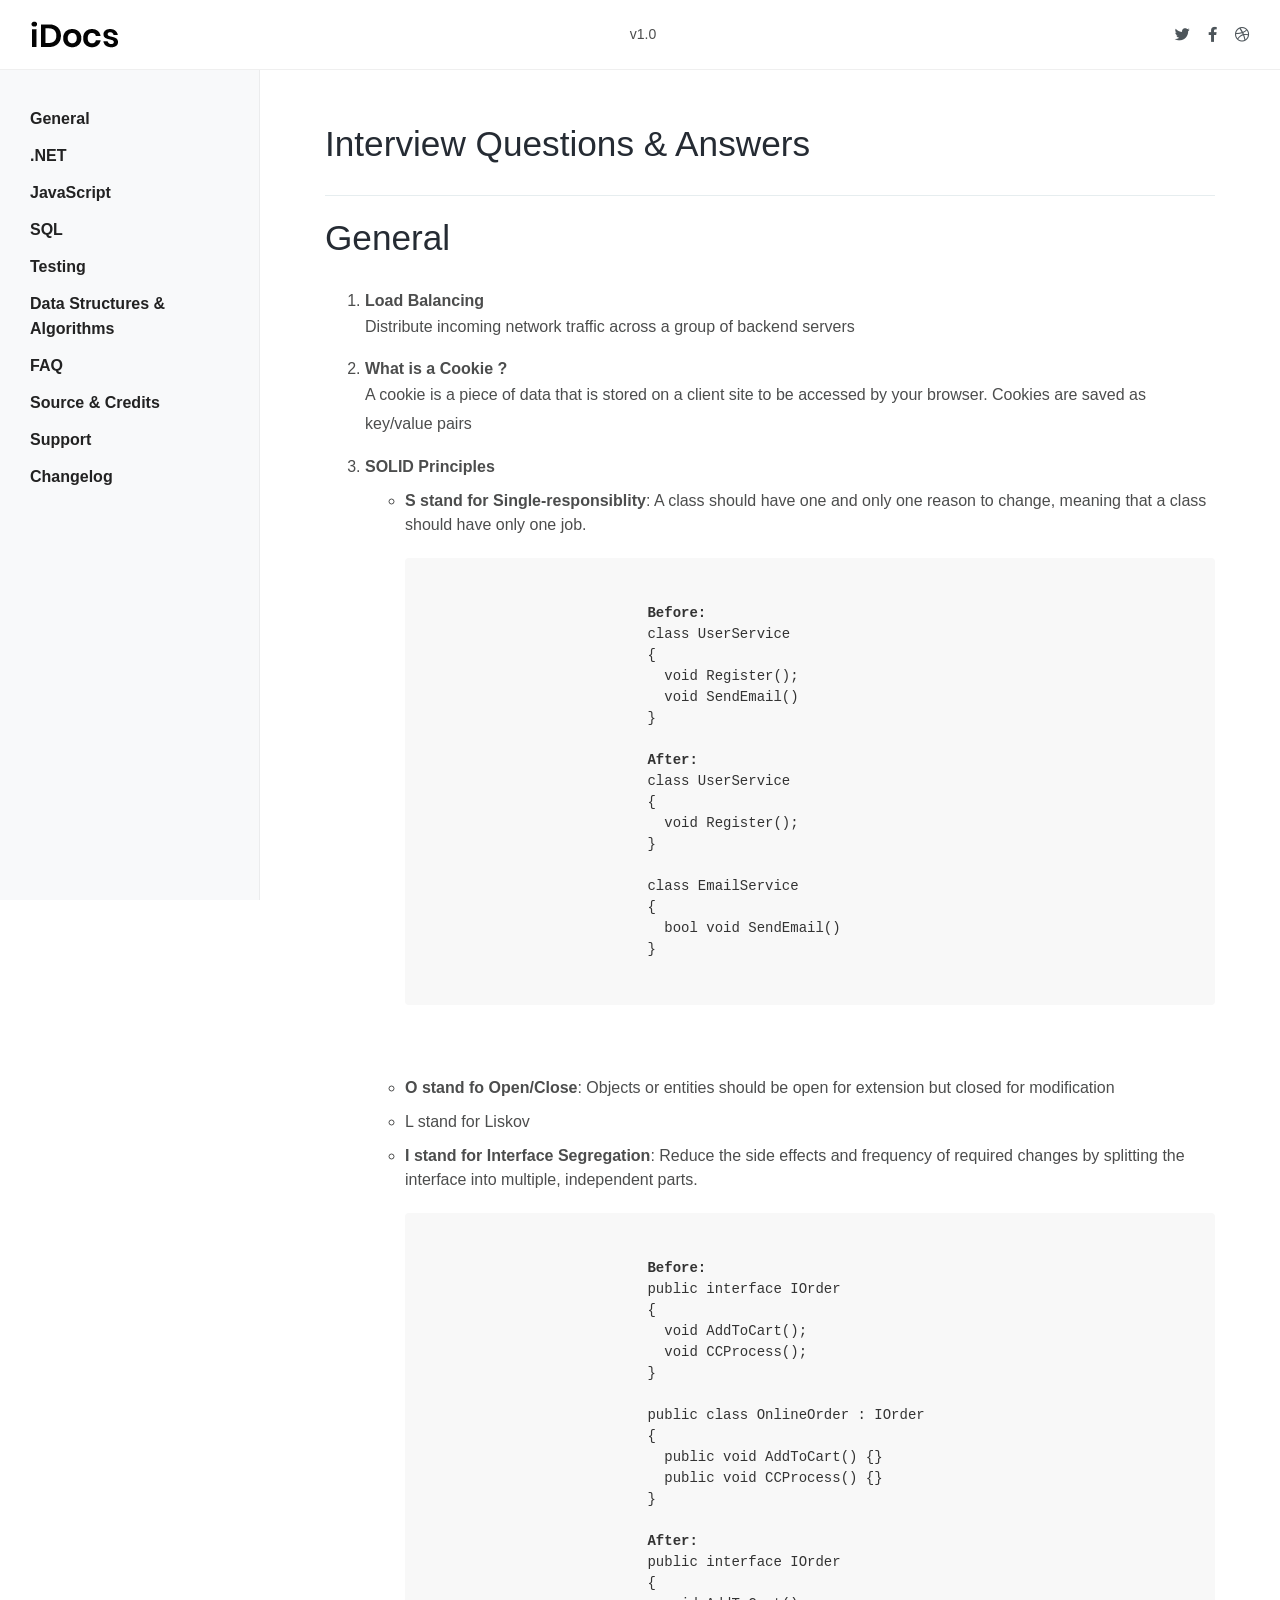
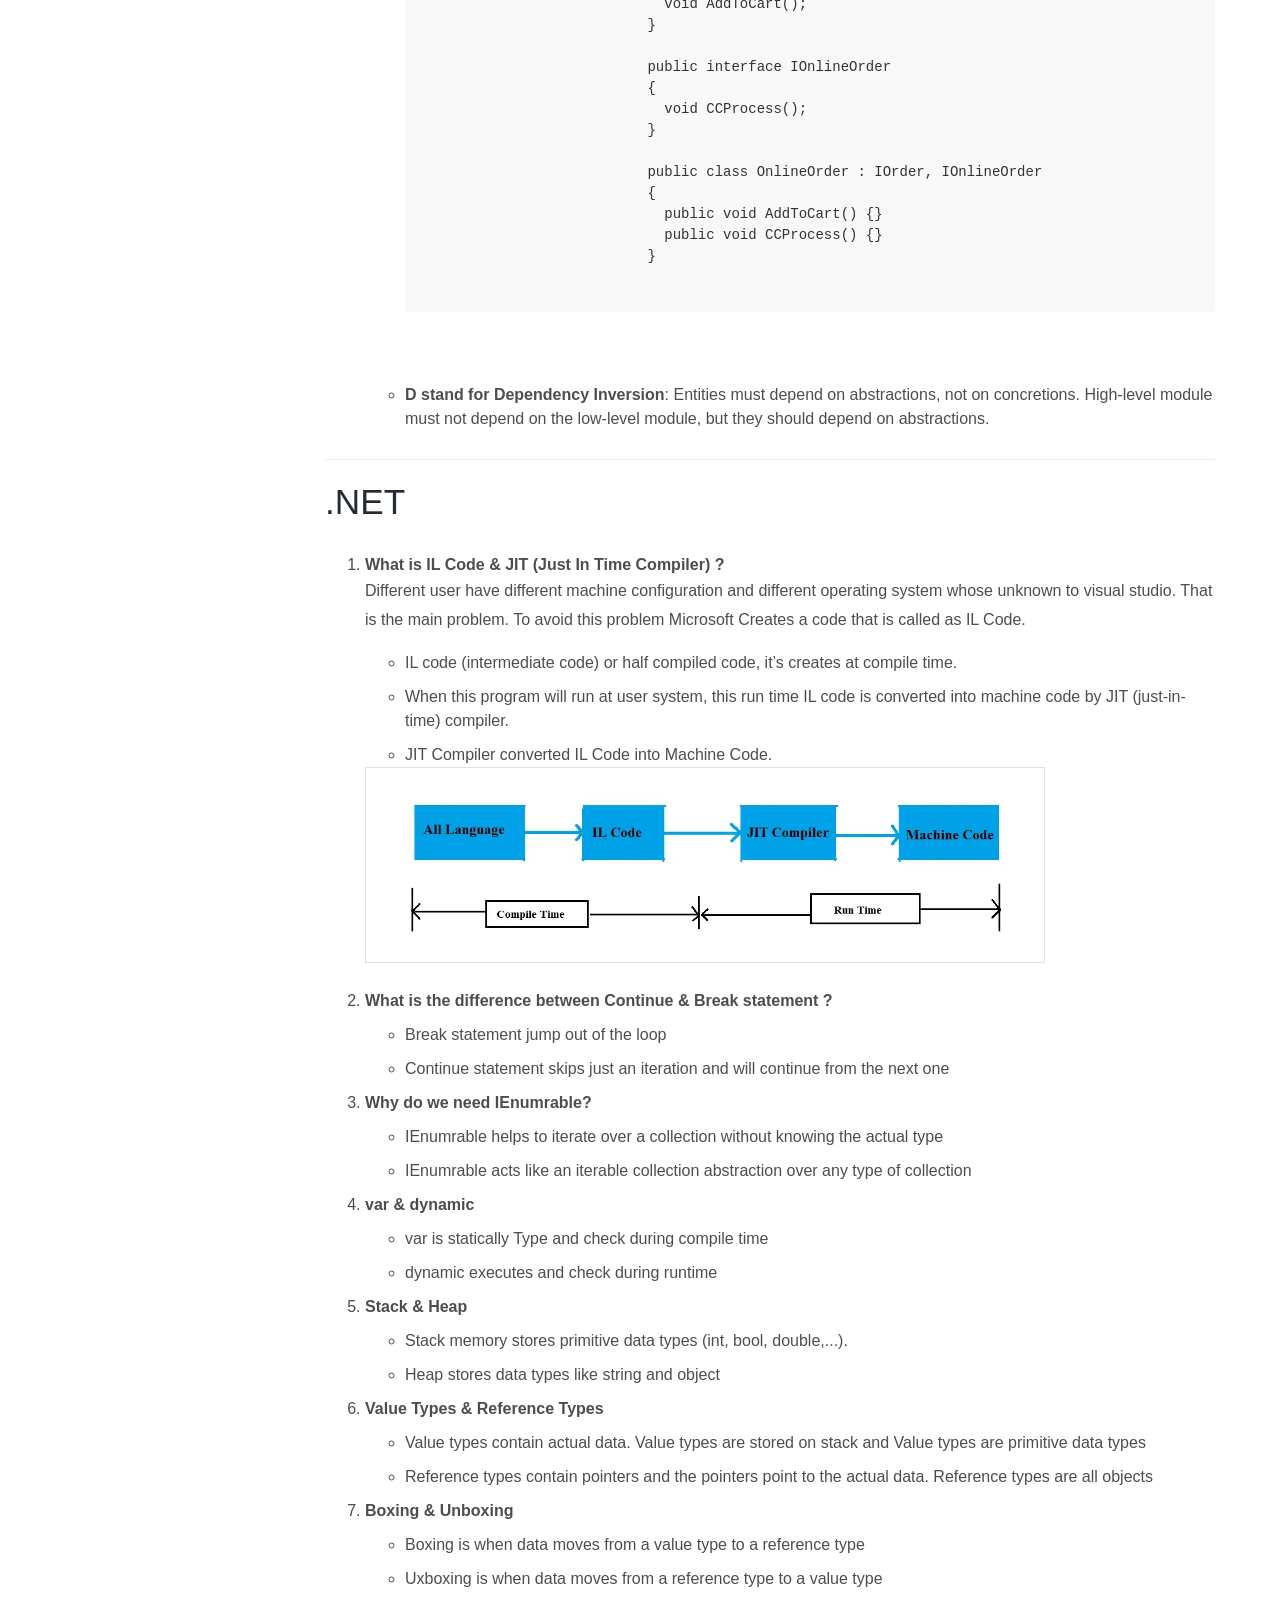
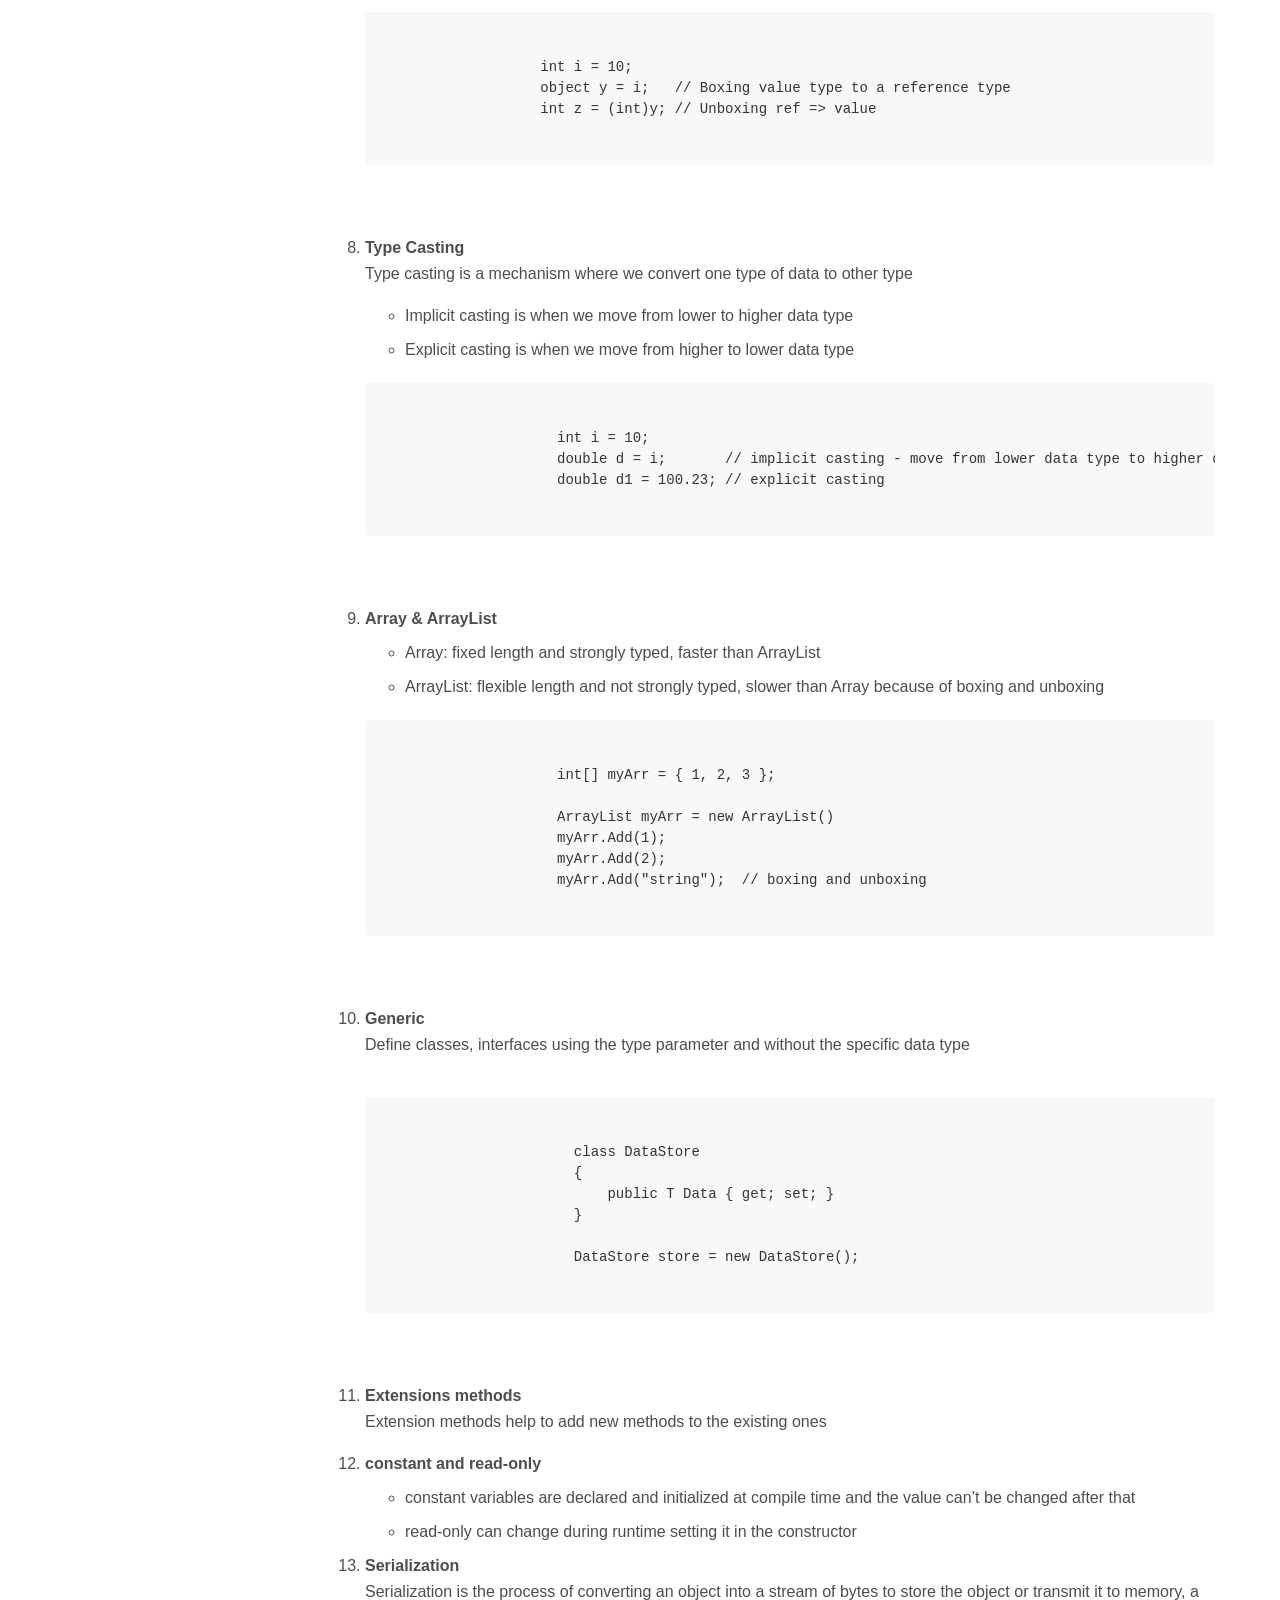
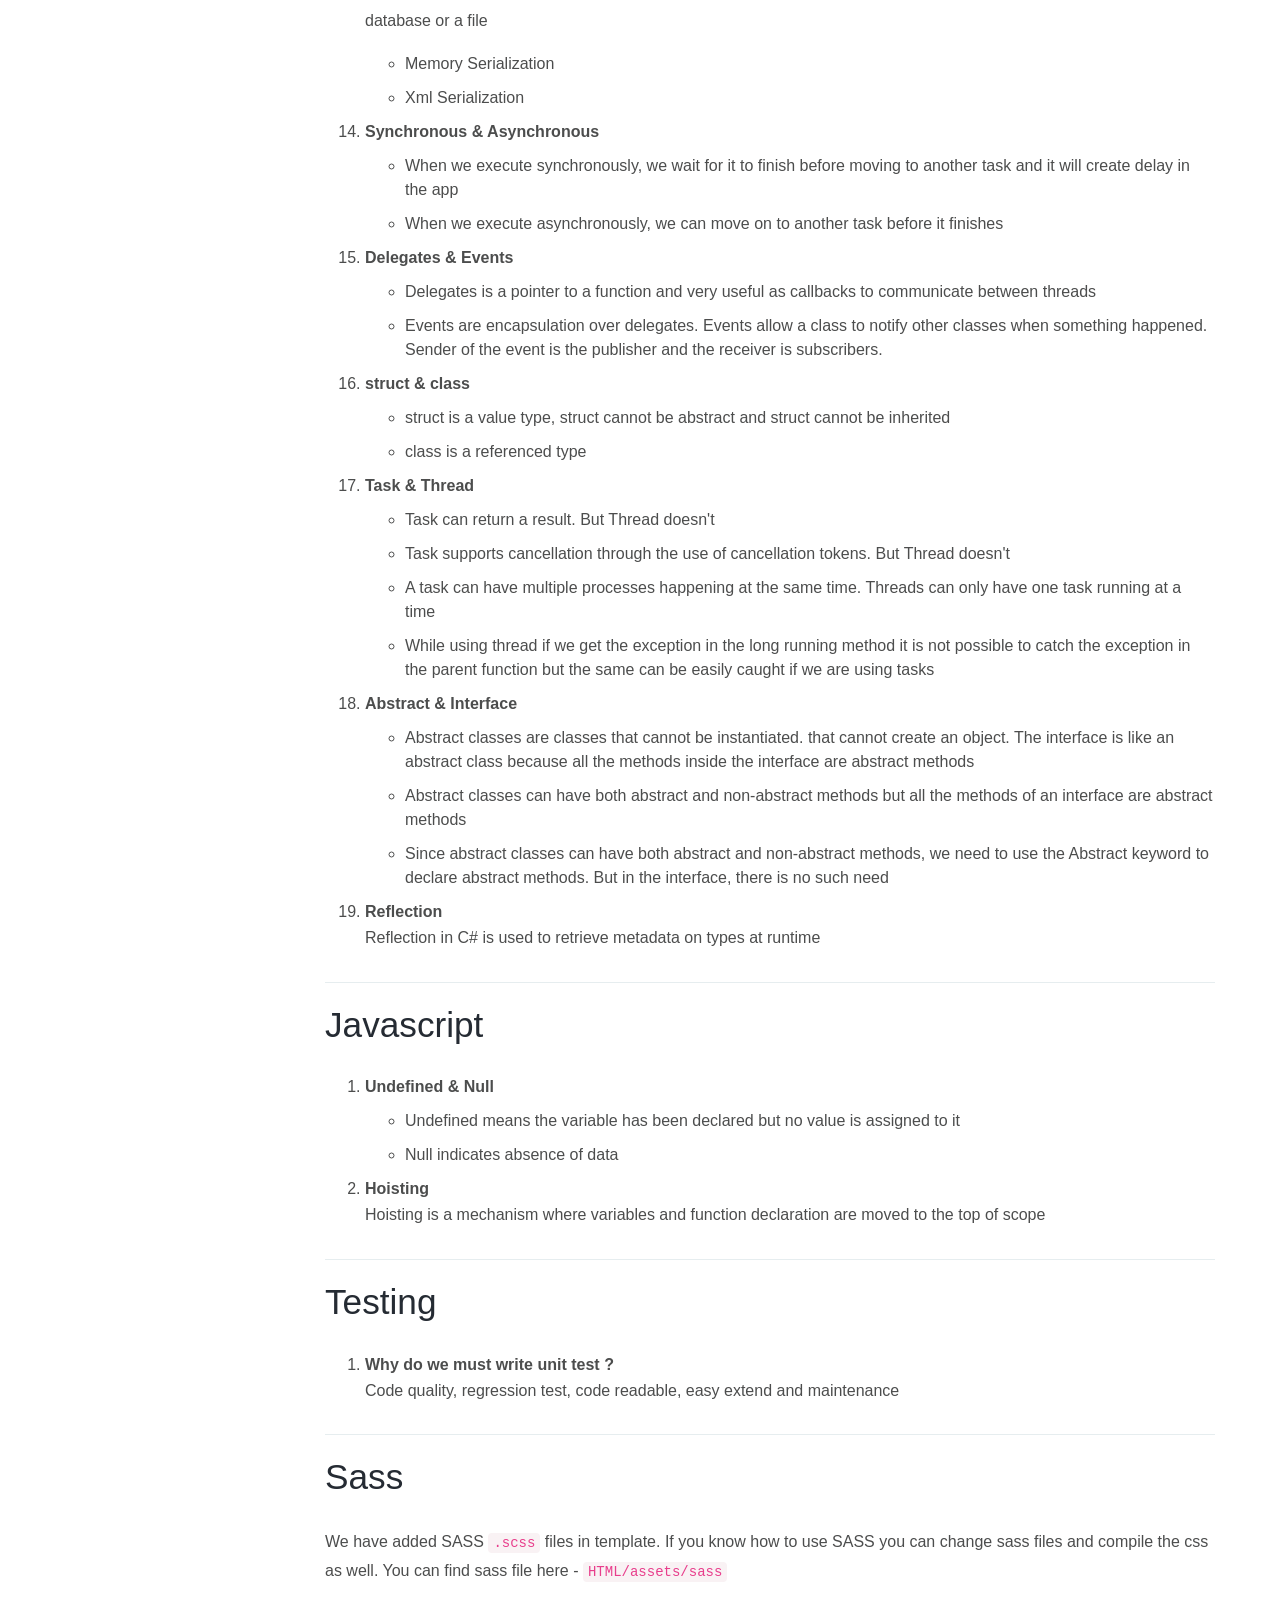
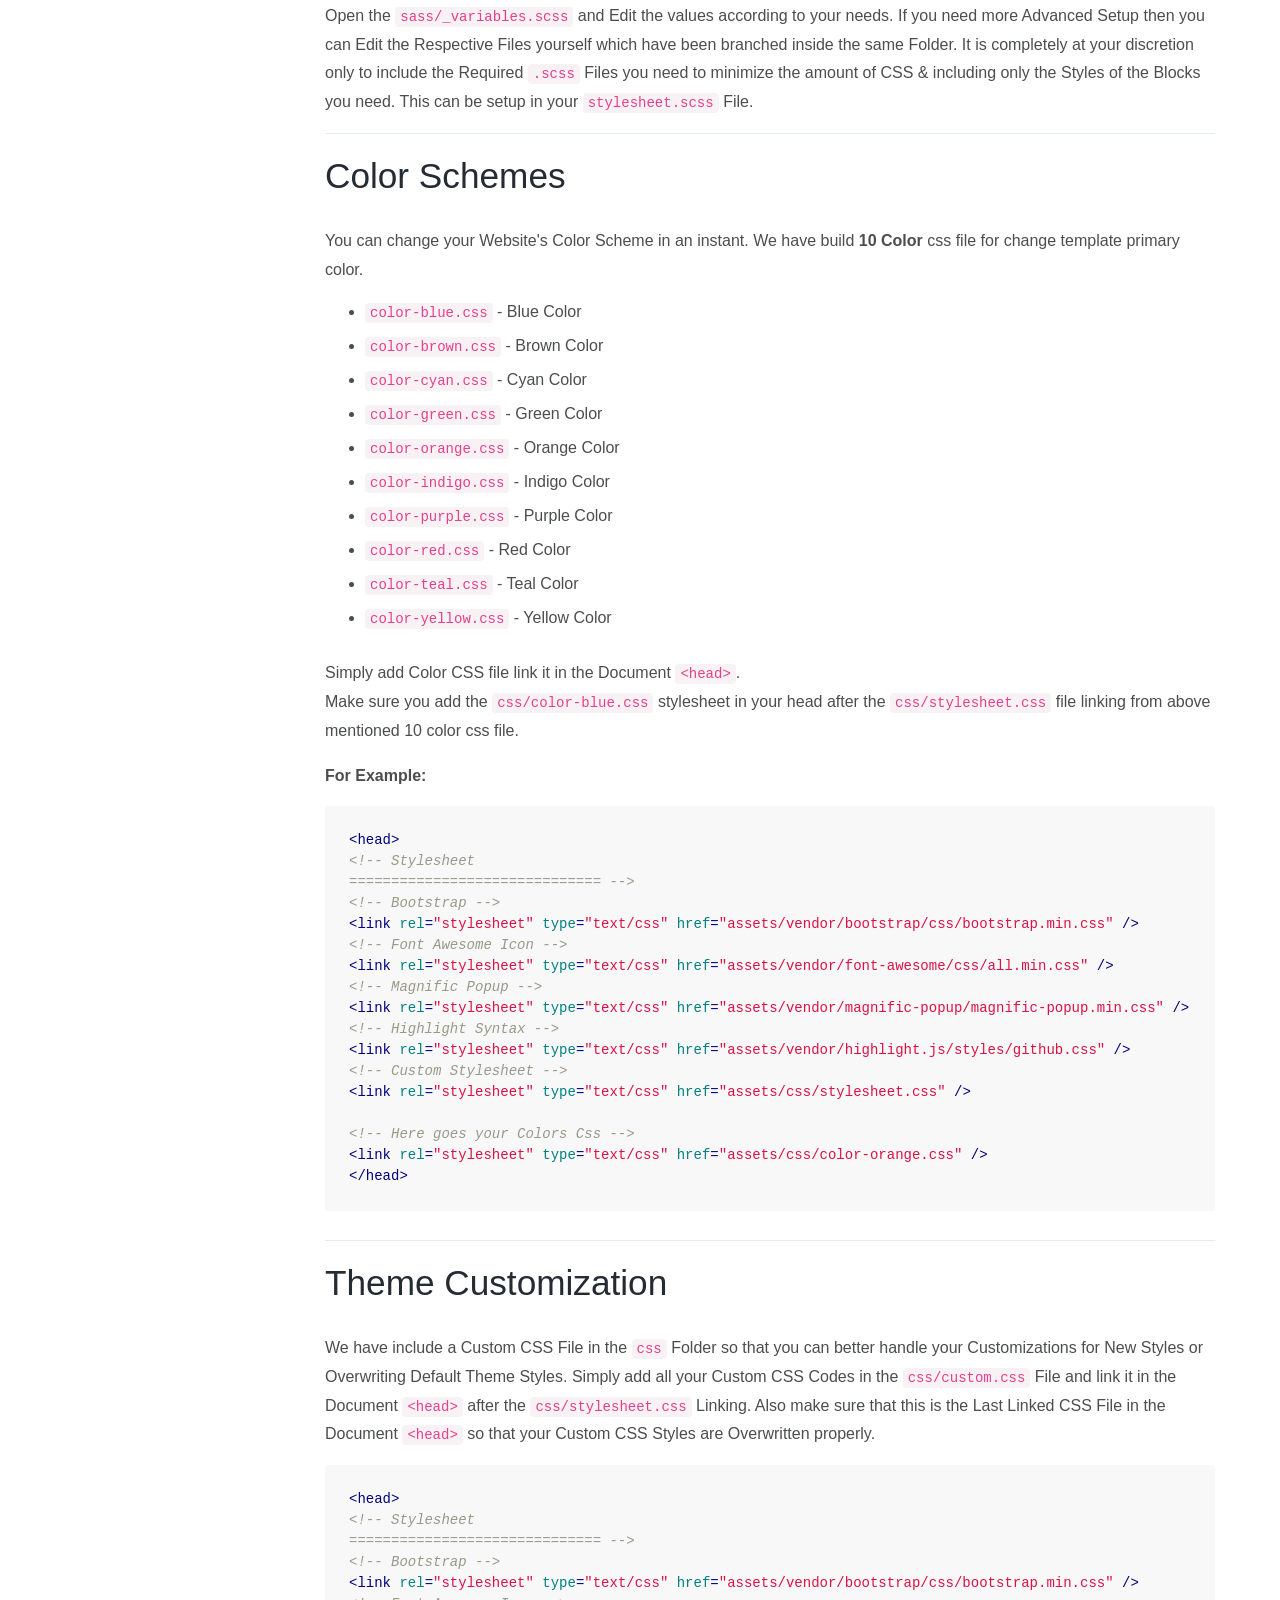
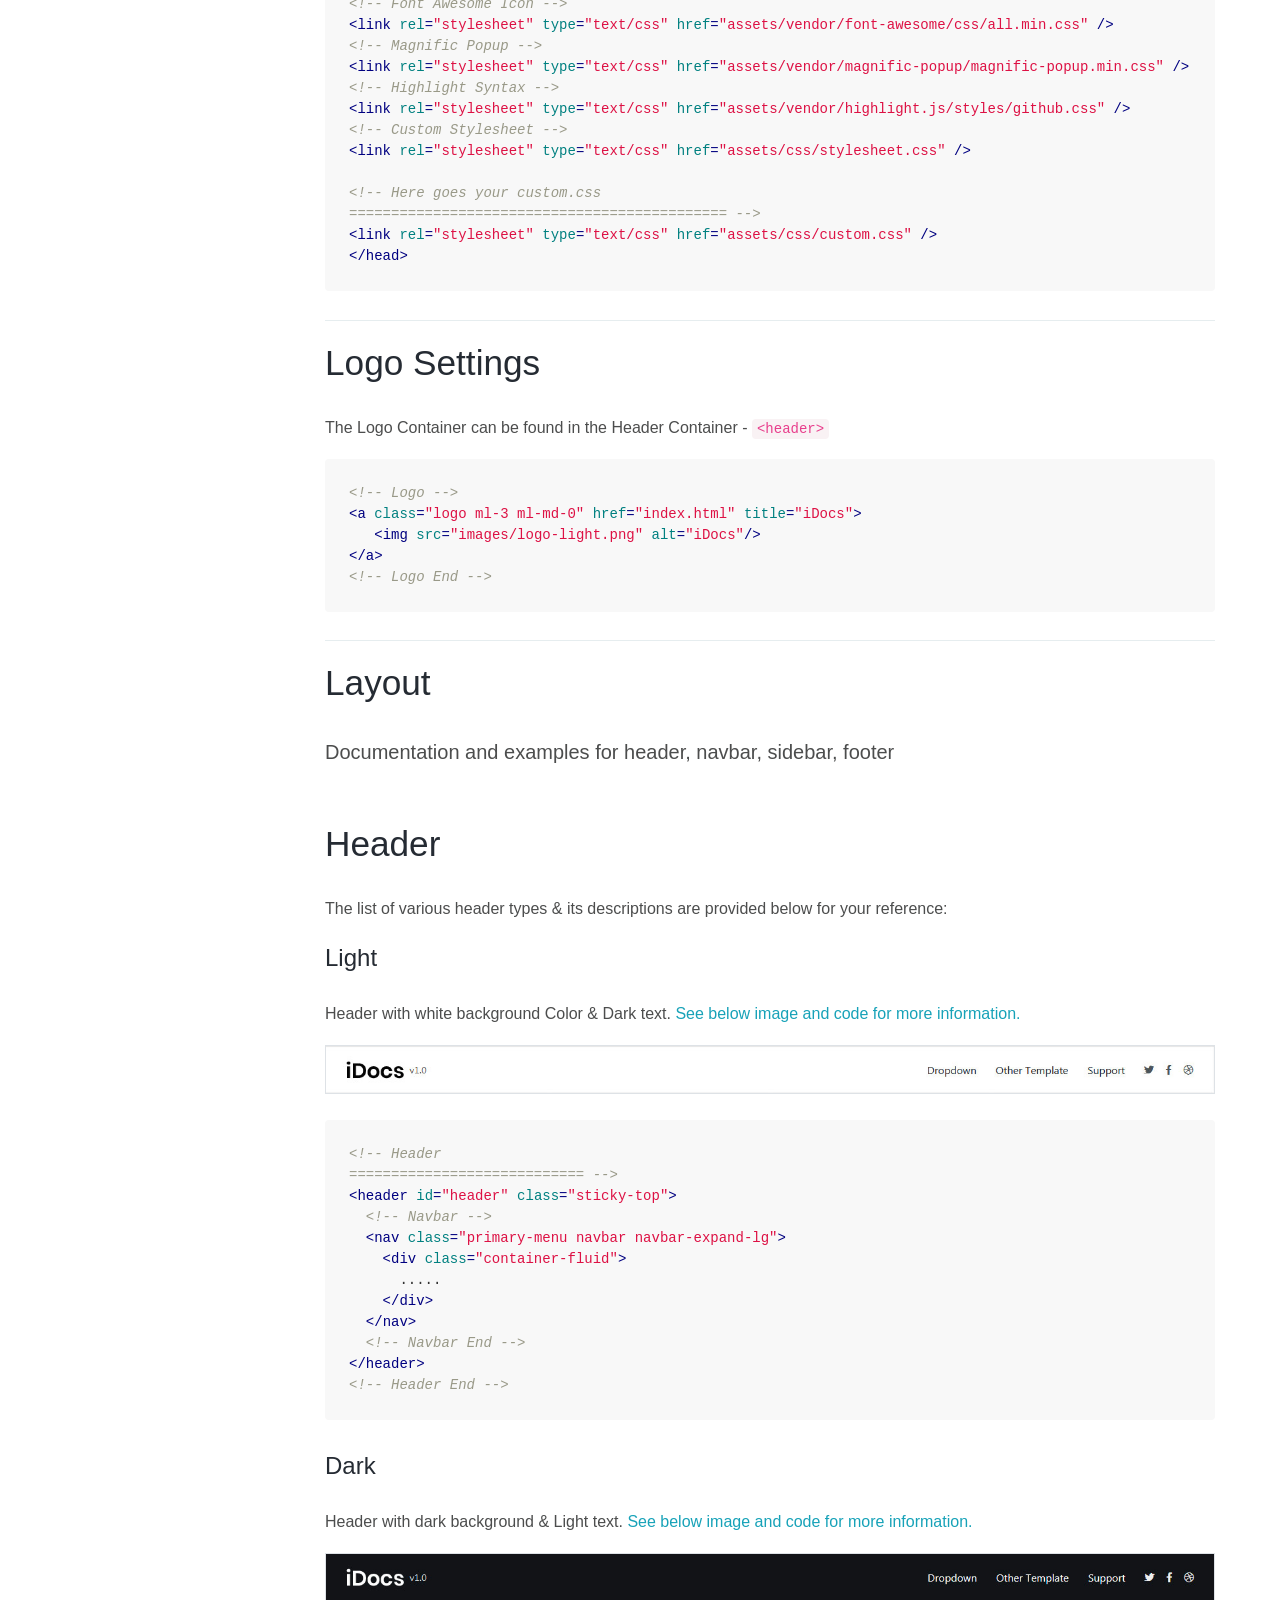
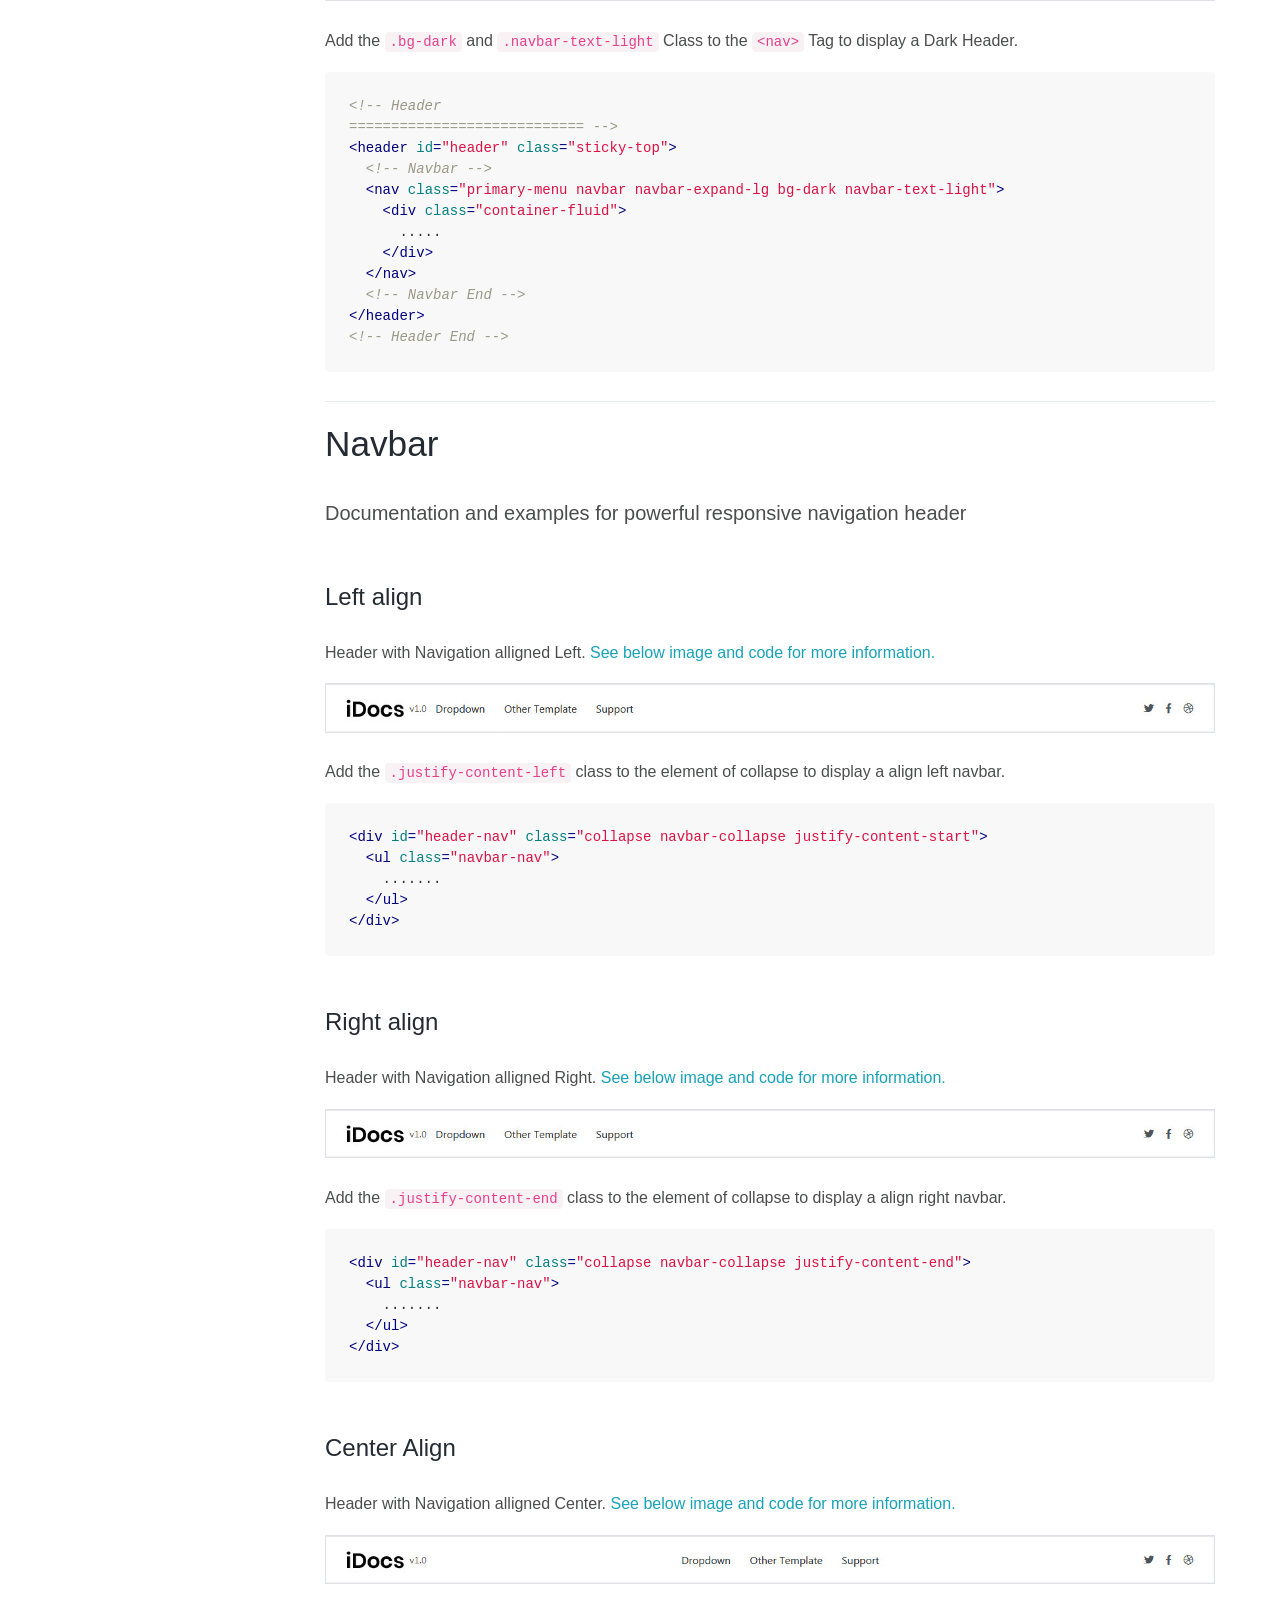
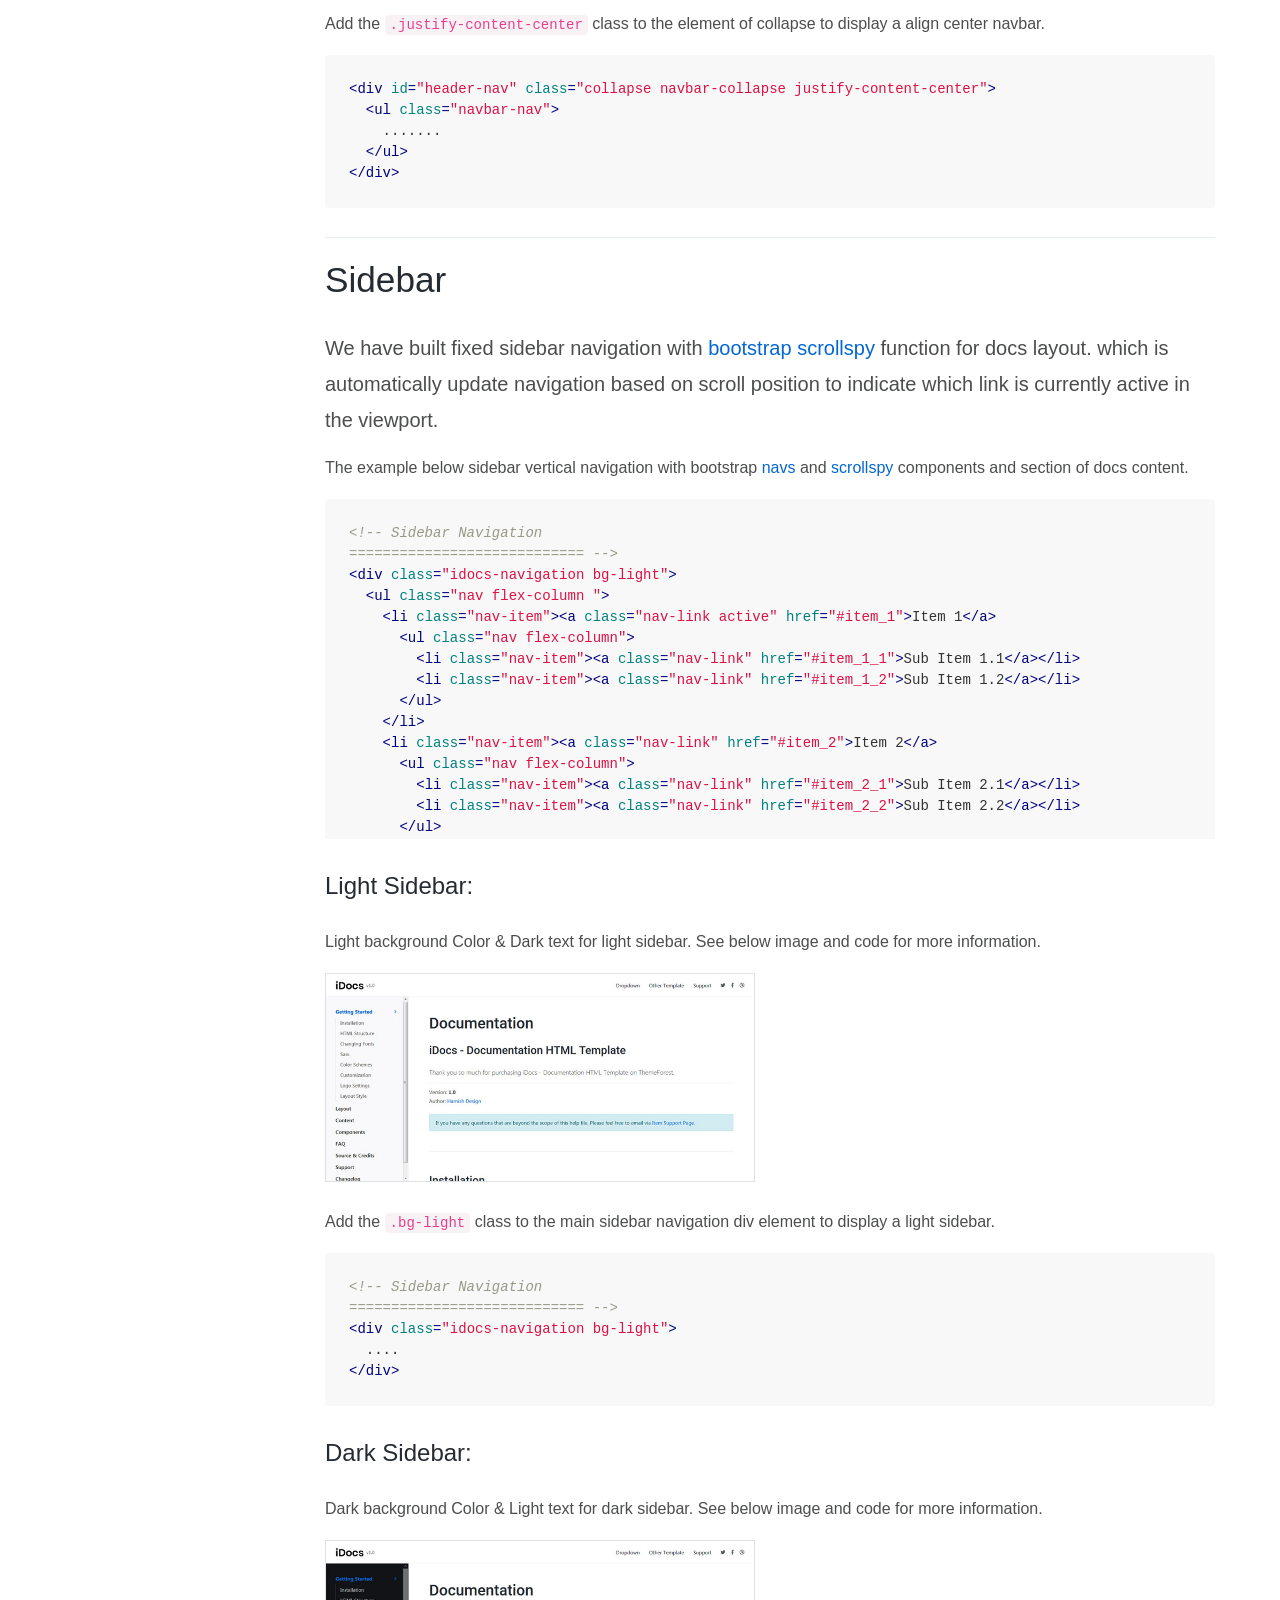
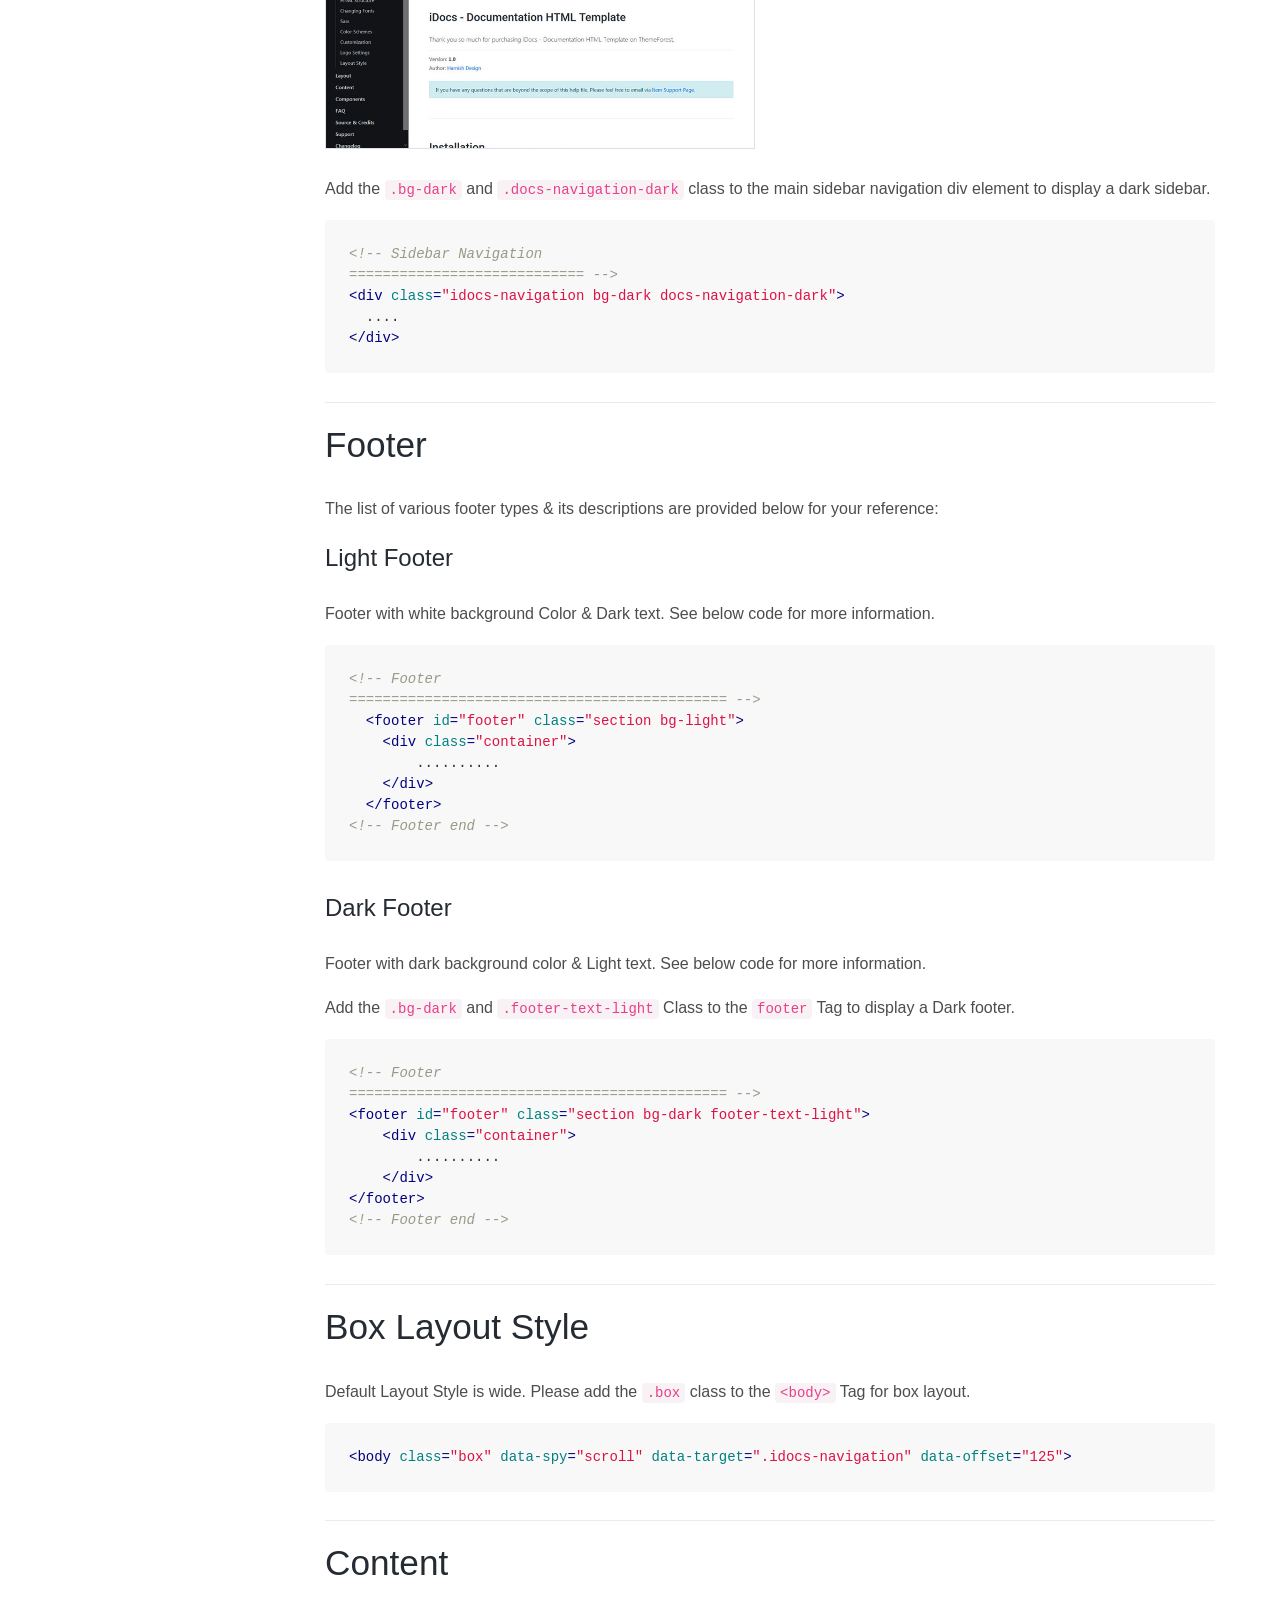
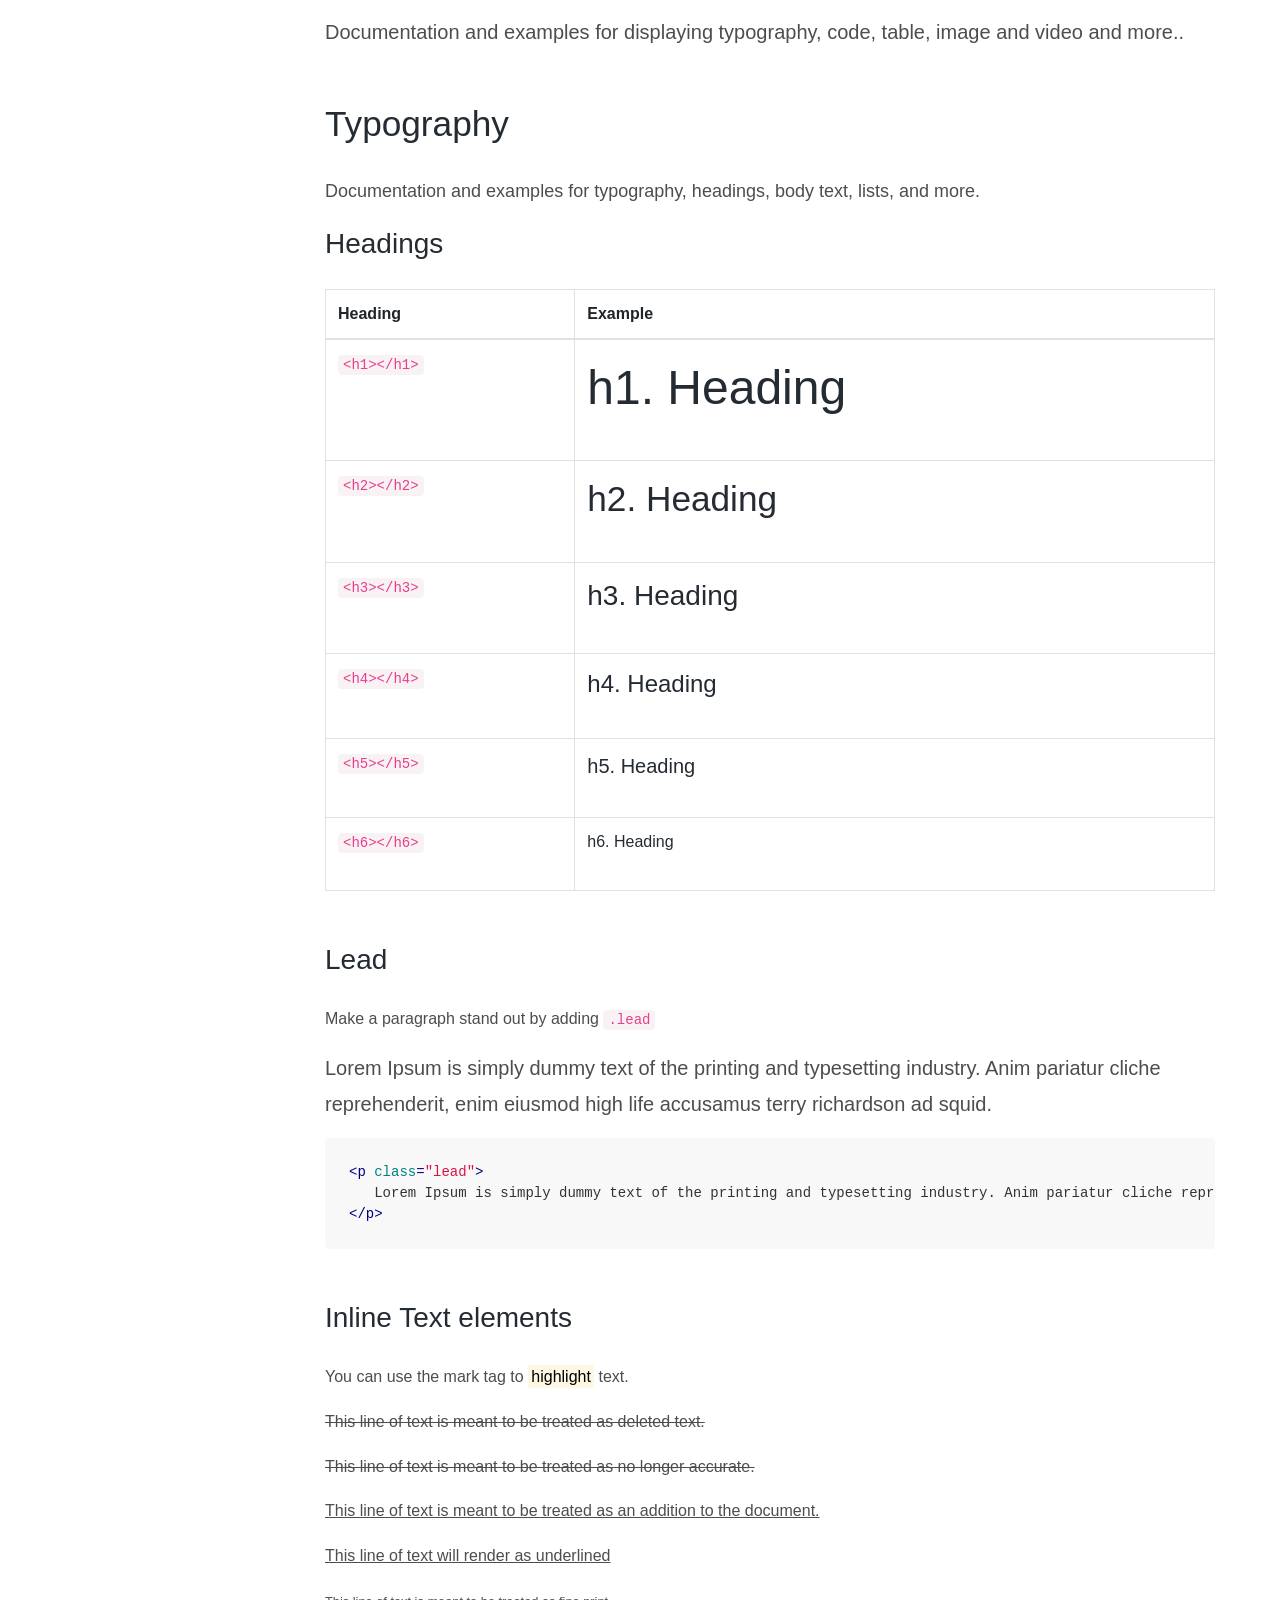
==== commit f17c9f1f: "..." ====
--- a/index.html
+++ b/index.html
@@ -80,15 +80,9 @@
           </li>
           <li class="nav-item"><a class="nav-link" href="#idocs_javascript">JavaScript</a>
           </li>
-          <li class="nav-item"><a class="nav-link" href="#idocs_content">SQL</a>
-            <ul class="nav flex-column">
-              <li class="nav-item"><a class="nav-link" href="#idocs_typography">Typography</a></li>
-              <li class="nav-item"><a class="nav-link" href="#idocs_code">Code</a></li>
-              <li class="nav-item"><a class="nav-link" href="#idocs_table">Table</a></li>
-              <li class="nav-item"><a class="nav-link" href="#idocs_icons">Icons</a></li>
-              <li class="nav-item"><a class="nav-link" href="#idocs_image">Image</a></li>
-              <li class="nav-item"><a class="nav-link" href="#idocs_video">Video</a></li>
-            </ul>
+          <li class="nav-item"><a class="nav-link" href="#idocs_sql">SQL</a>
+          </li>
+          <li class="nav-item"><a class="nav-link" href="#idocs_testing">Testing</a>
           </li>
           <li class="nav-item"><a class="nav-link" href="#idocs_components">Data Structures & Algorithms</a>
             <ul class="nav flex-column">
@@ -135,6 +129,74 @@
                   A cookie is a piece of data that is stored on a client site to be accessed by your browser. Cookies are saved as key/value pairs
                 </p>
               </li>
+              <li>
+                <strong>SOLID Principles</strong>
+                <ul>
+                  <li>
+                      <strong>S stand for Single-responsiblity</strong>: A class should have one and only one reason to change, meaning that a class should have only one job.
+                      <pre>
+                        <code class="language-html">
+                          <strong>Before:</strong>
+                          class UserService 
+                          { 
+                            void Register(); 
+                            void SendEmail() 
+                          }
+                          
+                          <strong>After:</strong>
+                          class UserService 
+                          { 
+                            void Register(); 
+                          } 
+                          
+                          class EmailService 
+                          { 
+                            bool void SendEmail() 
+                          }
+                        </code>
+                      </pre>
+                  </li>
+                  <li><strong>O stand fo Open/Close</strong>: Objects or entities should be open for extension but closed for modification</li>
+                  <li>L stand for Liskov</li>
+                  <li>
+                      <strong>I stand for Interface Segregation</strong>: Reduce the side effects and frequency of required changes by splitting the interface into multiple, independent parts.
+                      <pre>
+                        <code class="language-html">
+                          <strong>Before:</strong>
+                          public interface IOrder
+                          {
+                            void AddToCart();
+                            void CCProcess();
+                          }
+                          
+                          public class OnlineOrder : IOrder
+                          {
+                            public void AddToCart() {}
+                            public void CCProcess() {}
+                          }
+                          
+                          <strong>After:</strong>
+                          public interface IOrder
+                          {
+                            void AddToCart();
+                          }
+                          
+                          public interface IOnlineOrder
+                          {
+                            void CCProcess();
+                          }
+                          
+                          public class OnlineOrder : IOrder, IOnlineOrder
+                          {
+                            public void AddToCart() {}
+                            public void CCProcess() {}
+                          }
+                        </code>
+                      </pre>
+                  </li>
+                  <li><strong>D stand for Dependency Inversion</strong>: Entities must depend on abstractions, not on concretions. High-level module must not depend on the low-level module, but they should depend on abstractions.</li>
+                </ul>
+              </li>
             </ol>
           </section>
 
@@ -345,68 +407,15 @@
 
           <hr class="divider">
 
-          <!-- HTML Structure -->
-          <section id="idocs_html_structure">
-            <h2>HTML Structure</h2>
-            <p>iDocs follows a simple and easy to customize coding structure. Here is the sample for your reference:<br>
-              The template is based on <a class="ml-1" target="_blank" href="https://getbootstrap.com/"><i
-                  class="fas fa-external-link-alt"></i> Bootstrap Framework</a></p>
-            <pre><code class="html">&lt;!DOCTYPE html&gt;
-&lt;html lang=&quot;en&quot;&gt;
-&lt;head&gt;
-
-&lt;!-- Your Title, Description, Stylesheets
-============================================= --&gt;
-
-&lt;/head&gt;
-
-&lt;body data-spy=&quot;scroll&quot; data-target=&quot;.idocs-navigation&quot; data-offset=&quot;125&quot;&gt;
-
-&lt;!-- Document Wrapper   
-=============================== --&gt;
-&lt;div id=&quot;main-wrapper&quot;&gt; 
-  
-  &lt;!-- Header
-  ============================ --&gt;
-  &lt;header id=&quot;header&quot; class=&quot;sticky-top&quot;&gt;
-   ......
-  &lt;/header&gt;
-  &lt;!-- Header End --&gt; 
-  
-  &lt;!-- Content
-  ============================ --&gt;
-  &lt;div id=&quot;content&quot; role=&quot;main&quot;&gt; 
-    
-    &lt;!-- Sidebar Navigation
-    ============================ --&gt;
-    &lt;div class=&quot;idocs-navigation bg-light&quot;&gt;
-     .....
-    &lt;/div&gt;
-    
-    &lt;!-- Docs Content
-    ============================ --&gt;
-    &lt;div class=&quot;idocs-content&quot;&gt;
-      &lt;div class=&quot;container&quot;&gt;
-        .......
-      &lt;/div&gt;
-    &lt;/div&gt;
-  &lt;/div&gt;
-  &lt;!-- Content end --&gt; 
-  
-  &lt;!-- Footer --&gt;
-  &lt;footer id=&quot;footer&quot; class=&quot;section bg-dark footer-text-light&quot;&gt;
-    &lt;div class=&quot;container&quot;&gt; ...... &lt;/div&gt;
-  &lt;/footer&gt;
-  &lt;!-- Footer end --&gt; 
-  
-&lt;/div&gt;
-&lt;!-- Document Wrapper end --&gt; 
-
-&lt;!-- JavaScript --&gt;
-&lt;/body&gt;
-&lt;/html&gt;</code></pre>
-            <p class="alert alert-info">If you need more information, please visit bootstrap site: <a target="_blank"
-                href="https://getbootstrap.com/docs/4.4/layout/grid/">https://getbootstrap.com</a></p>
+          <!-- Testing -->
+          <section id="idocs_testing">
+            <h2>Testing</h2>
+            <ol>
+              <li>
+                <strong>Why do we must write unit test ?</strong>
+                <p>Code quality, regression test, code readable, easy extend and maintenance</p>
+              </li>
+            </ol>
           </section>
 
           <hr class="divider">
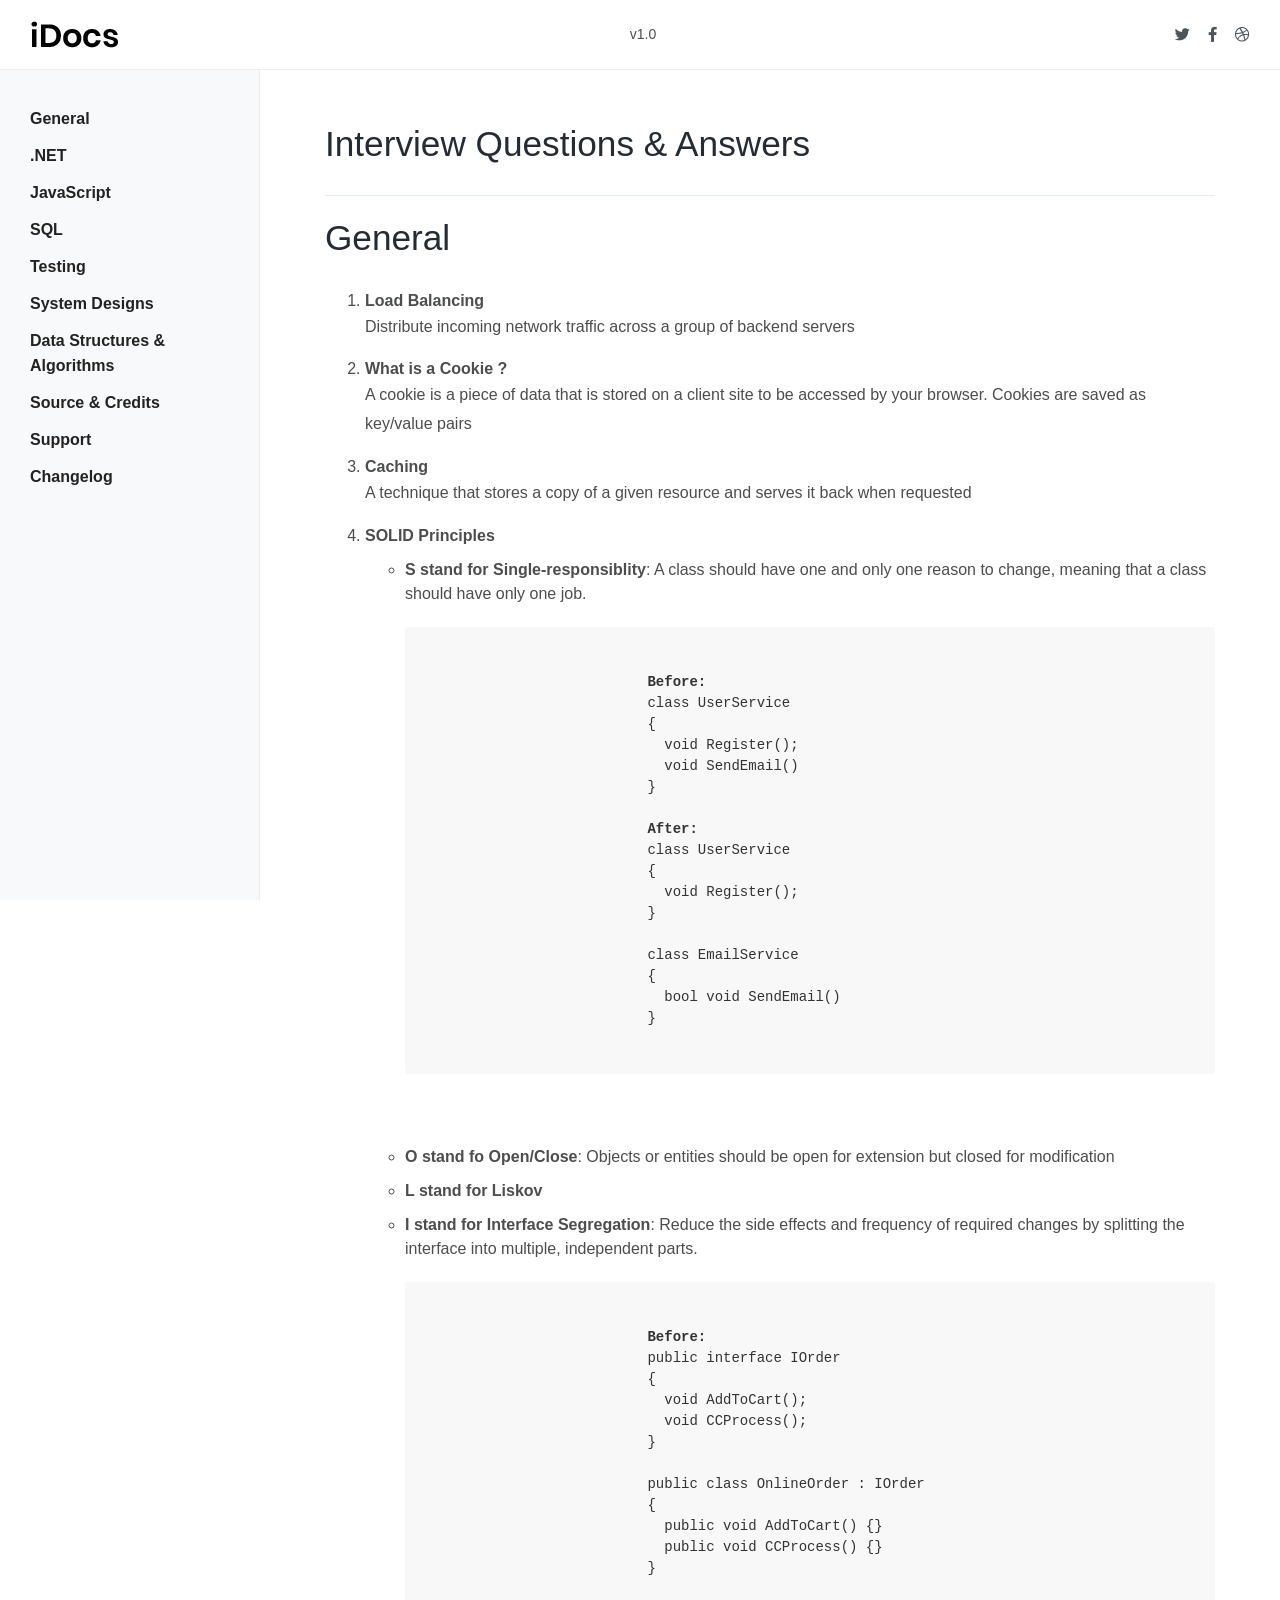
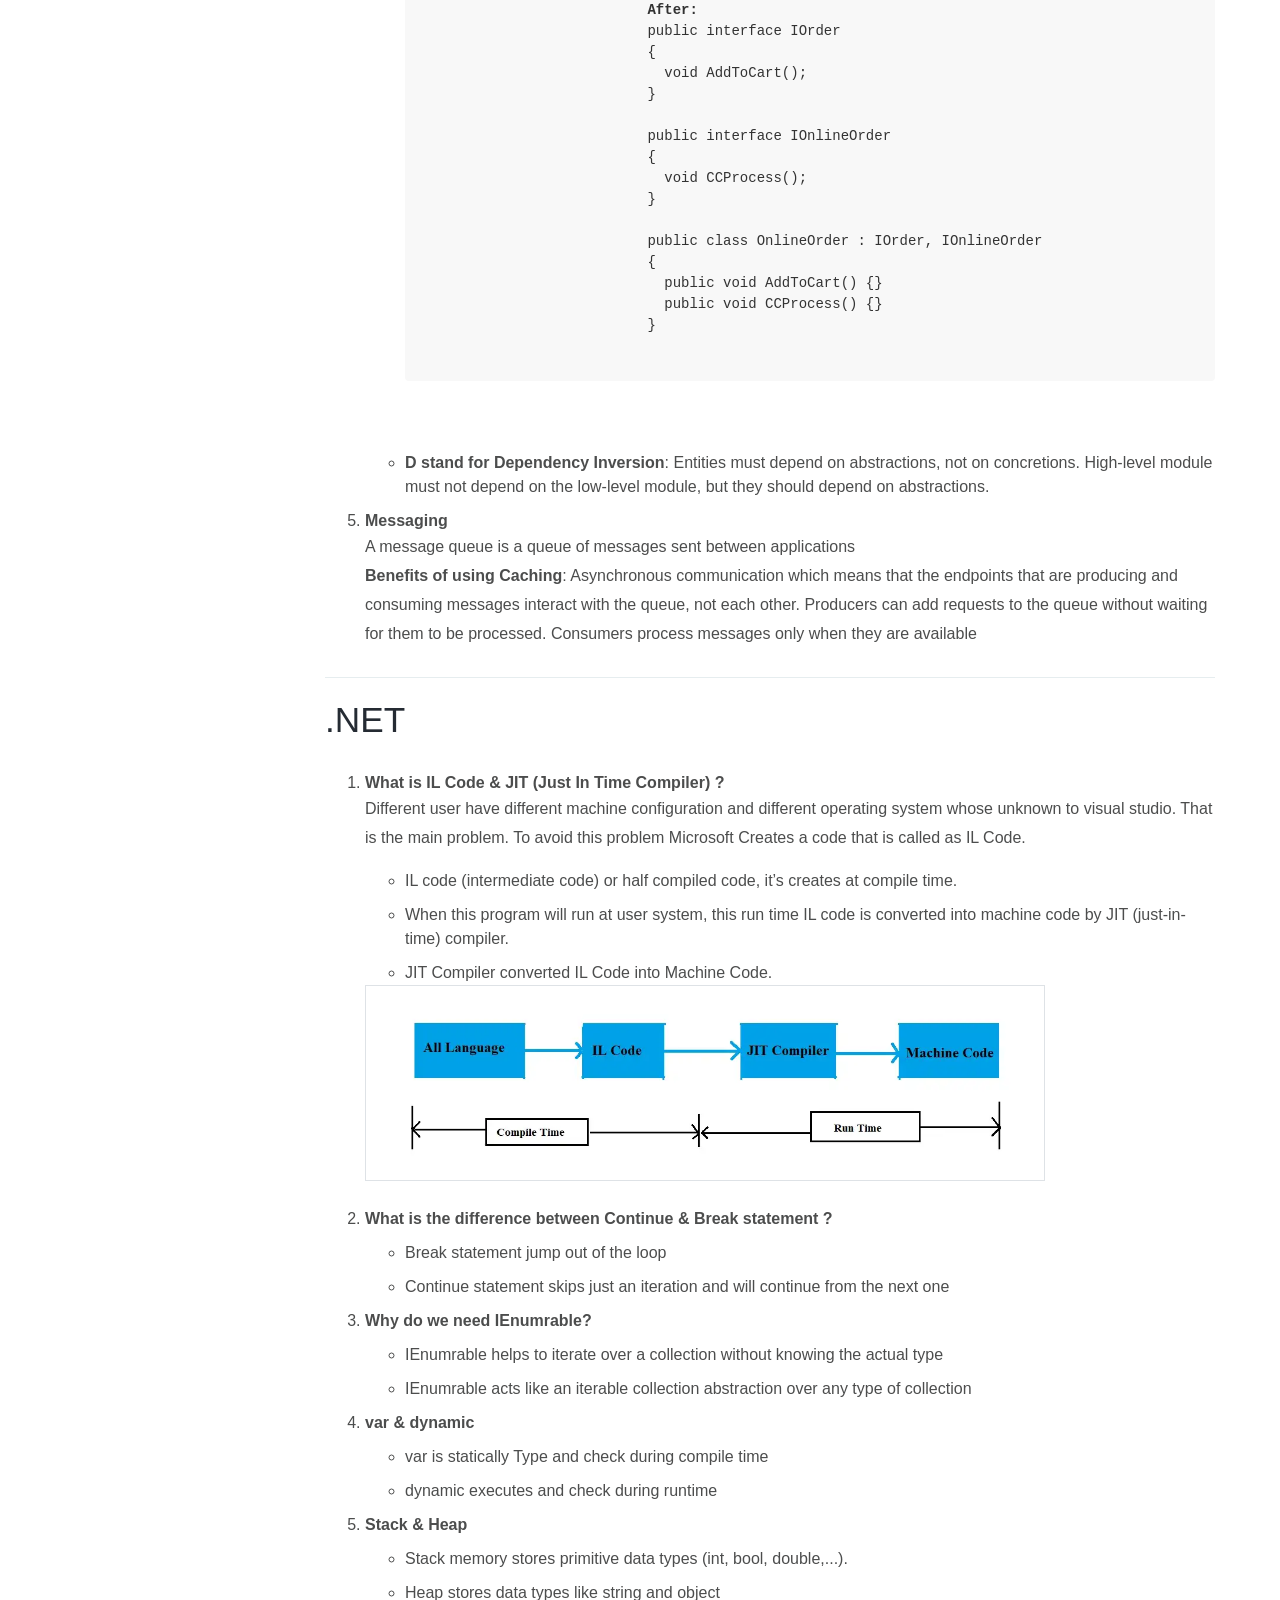
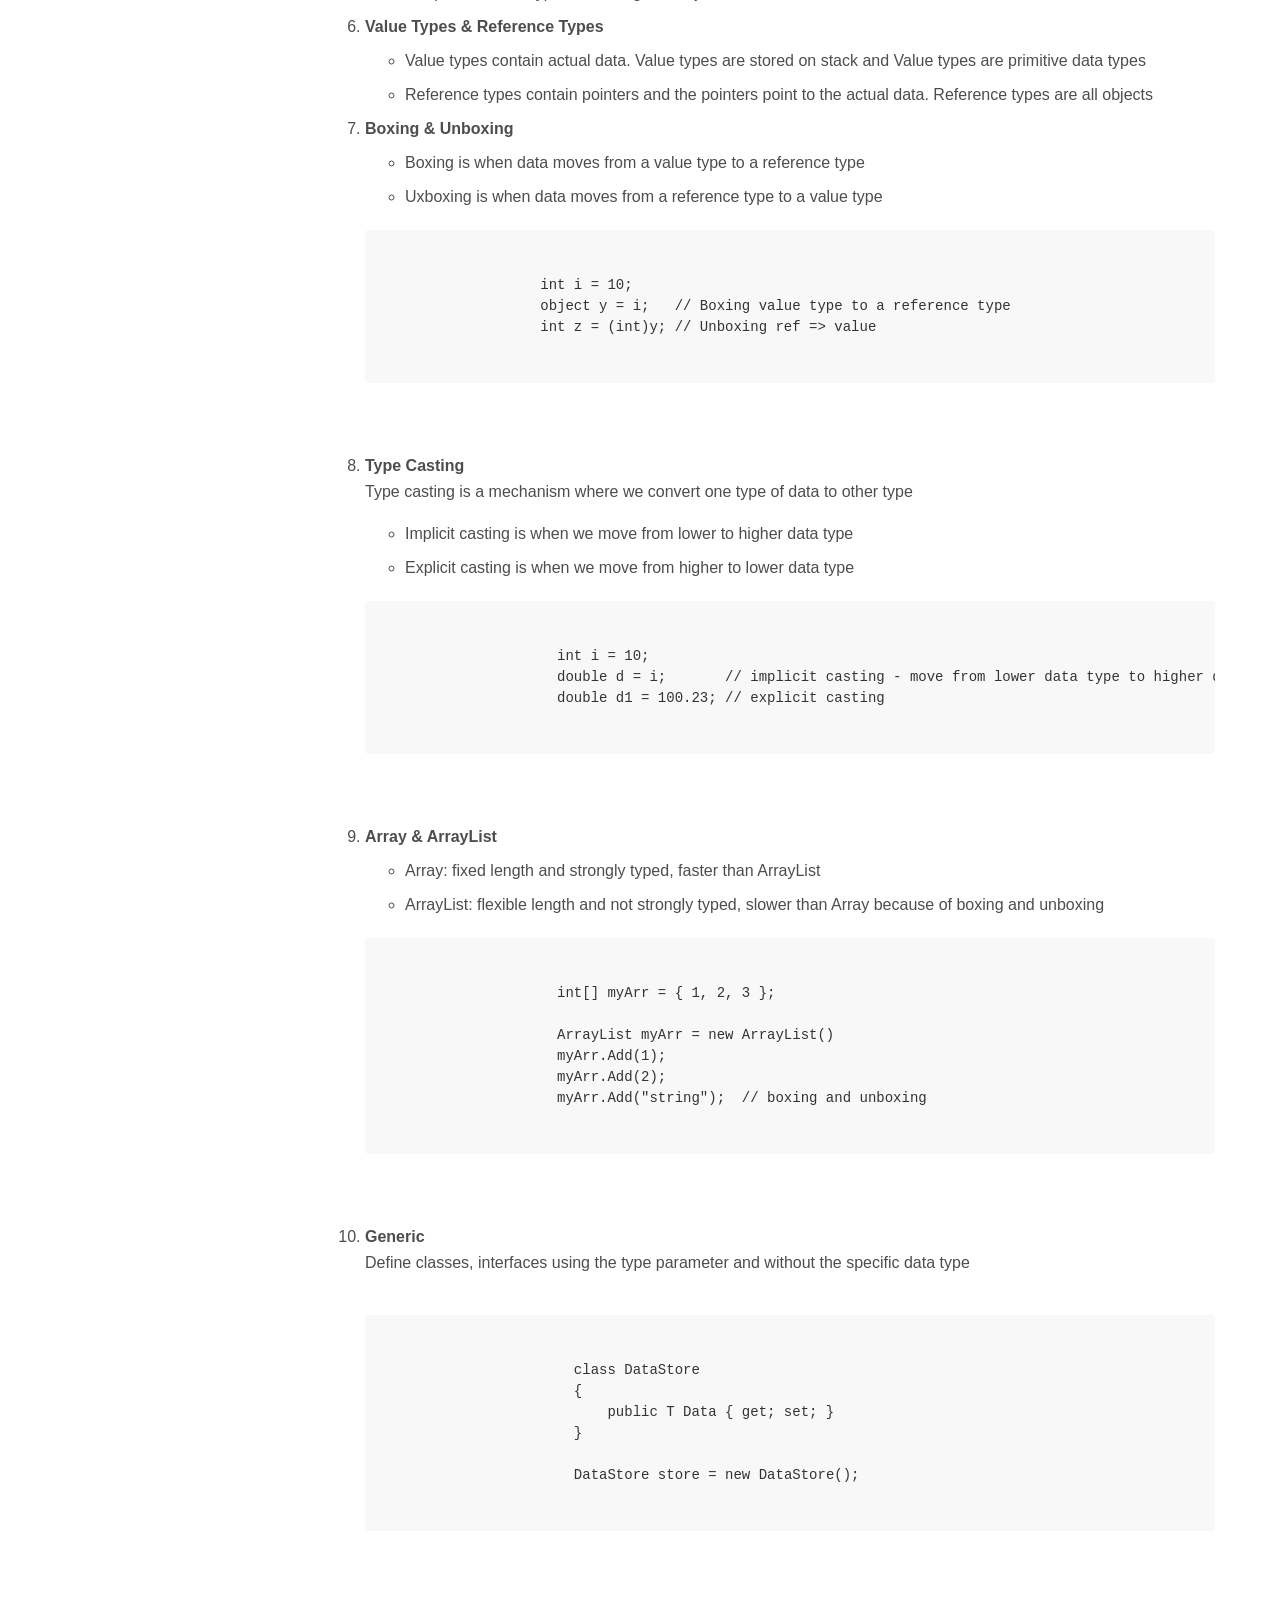
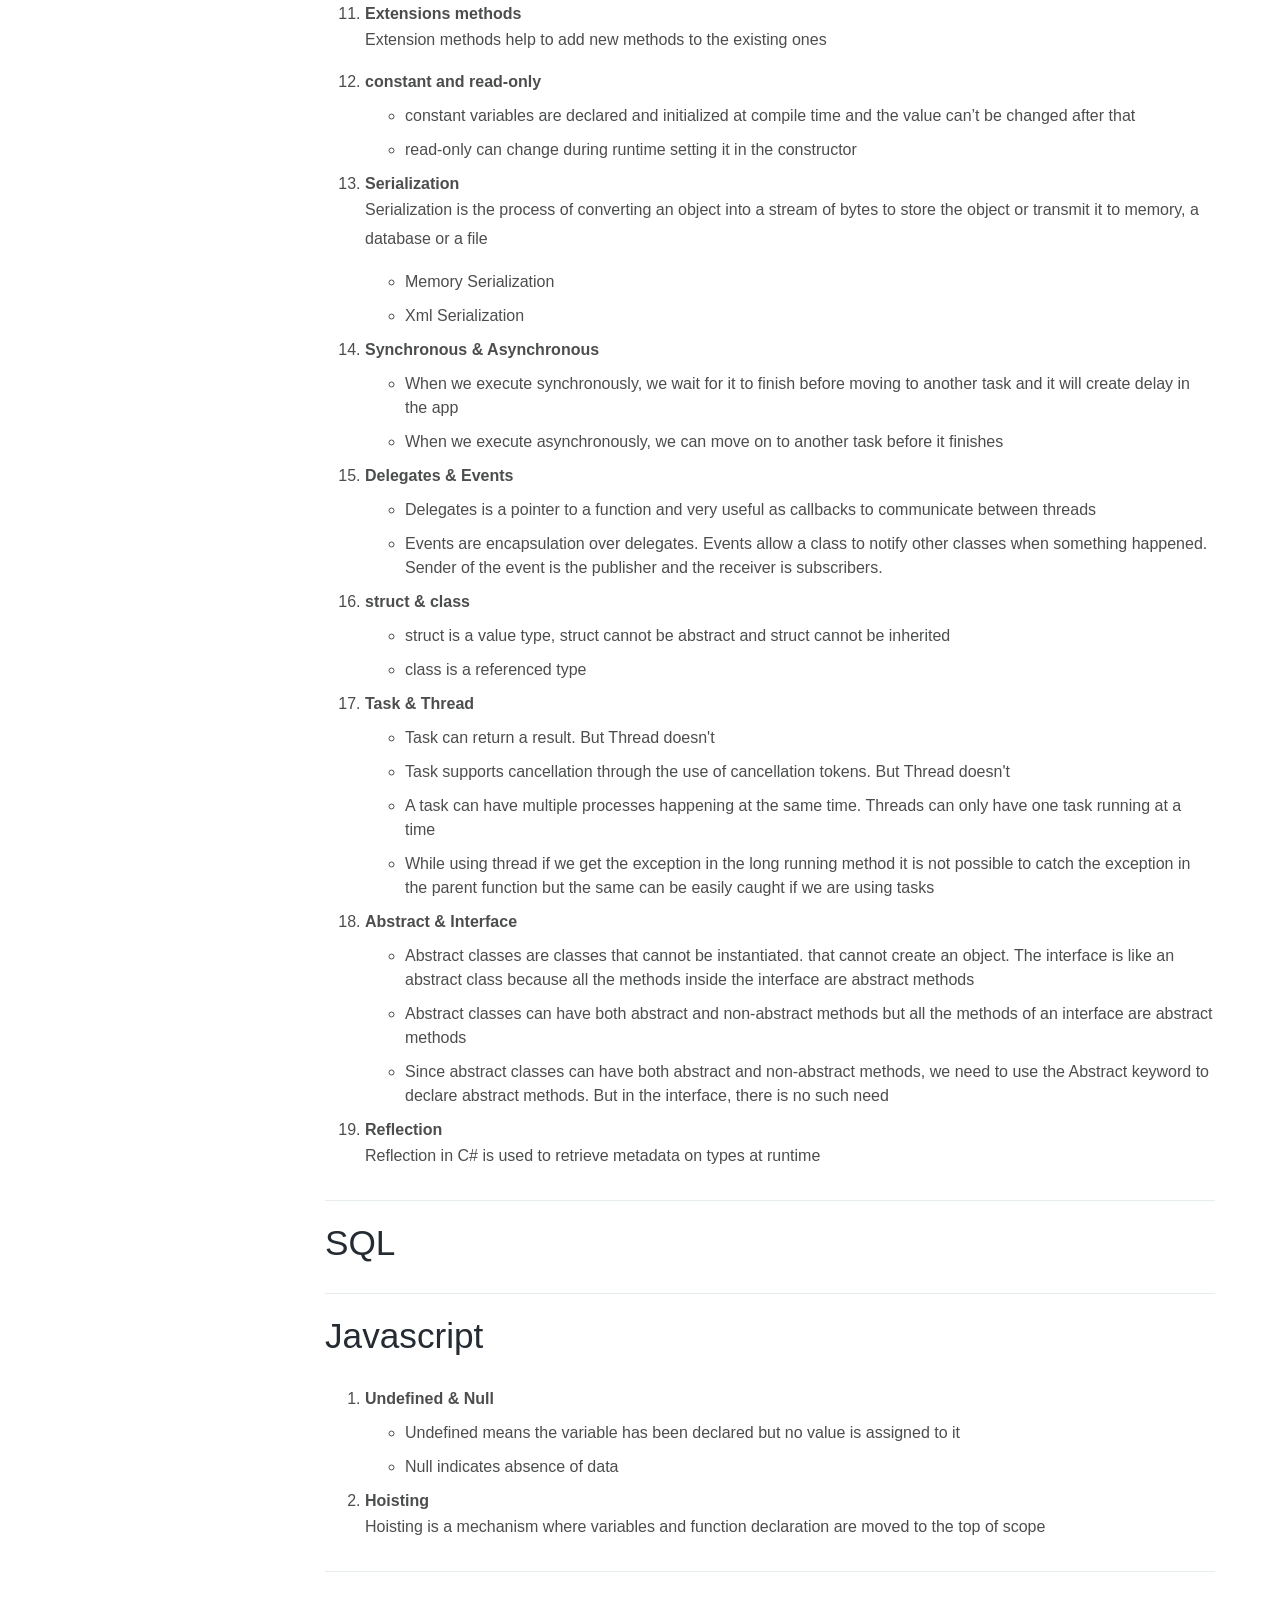
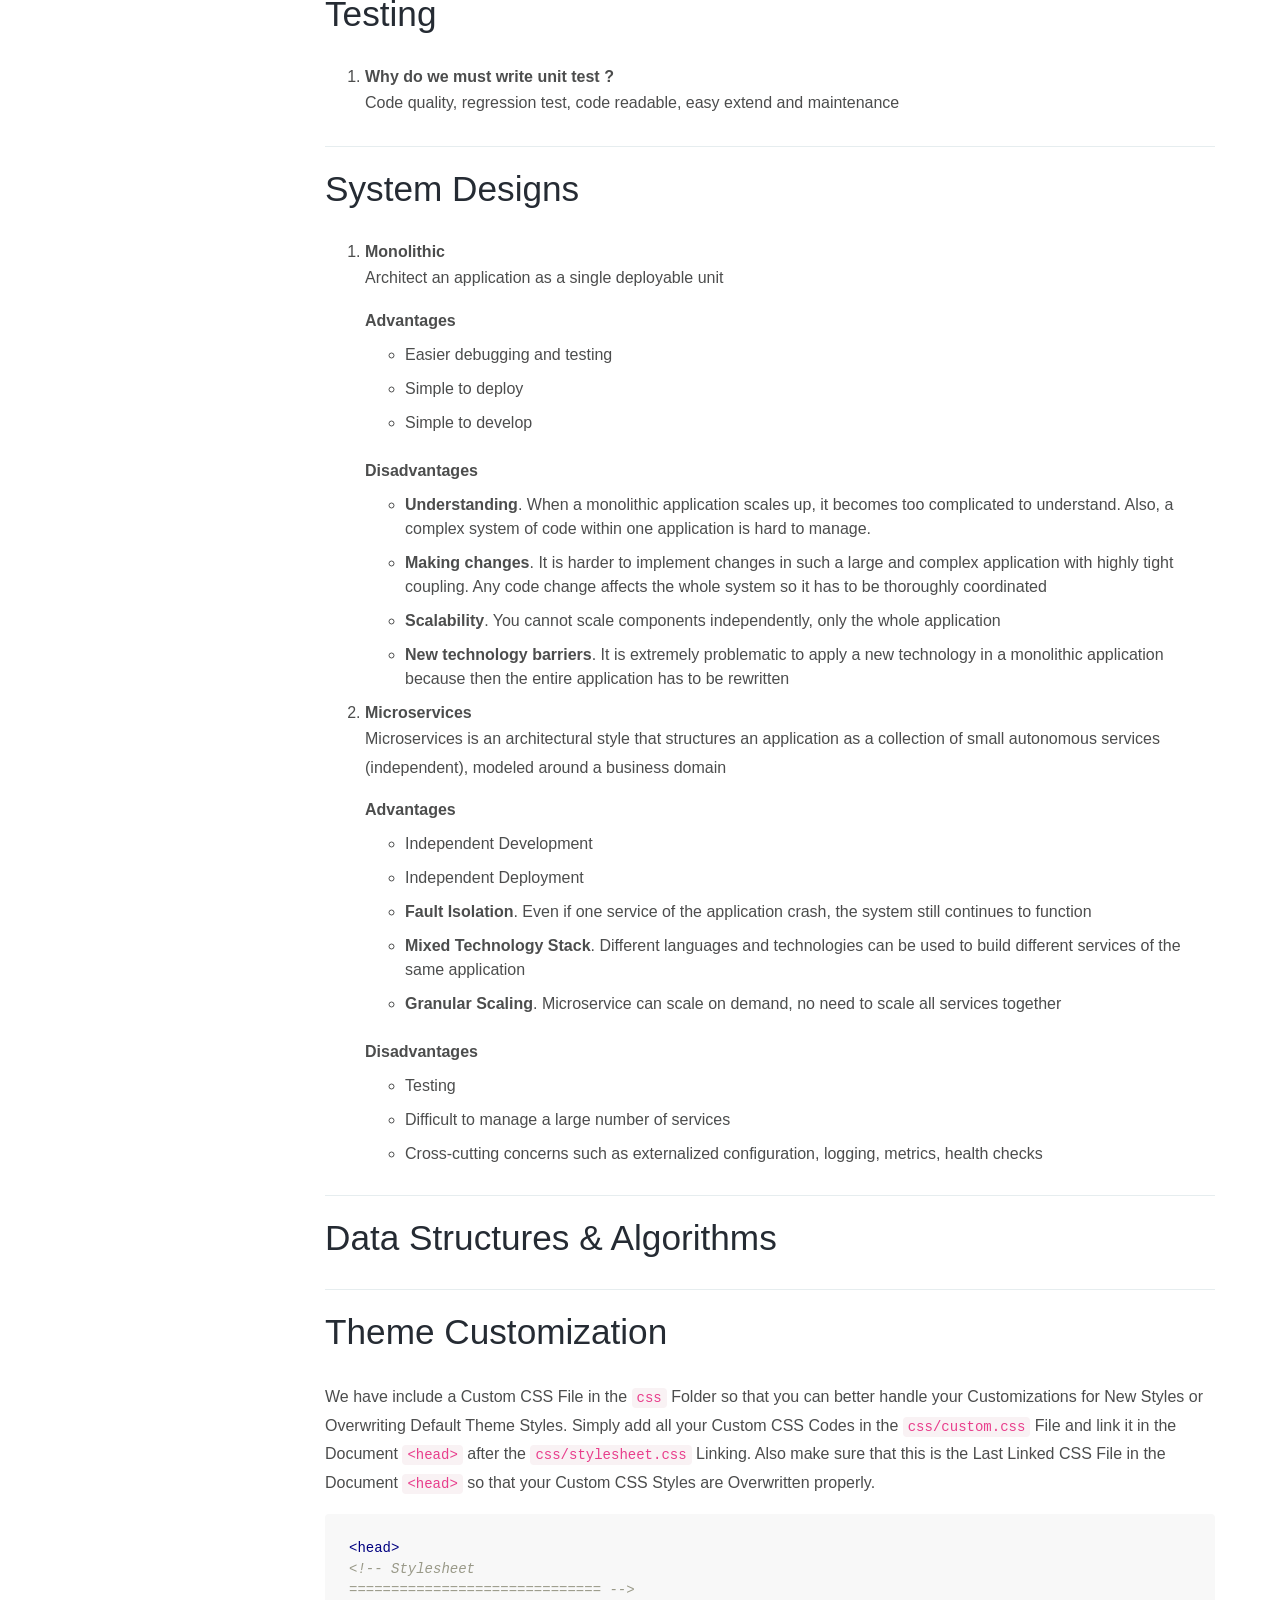
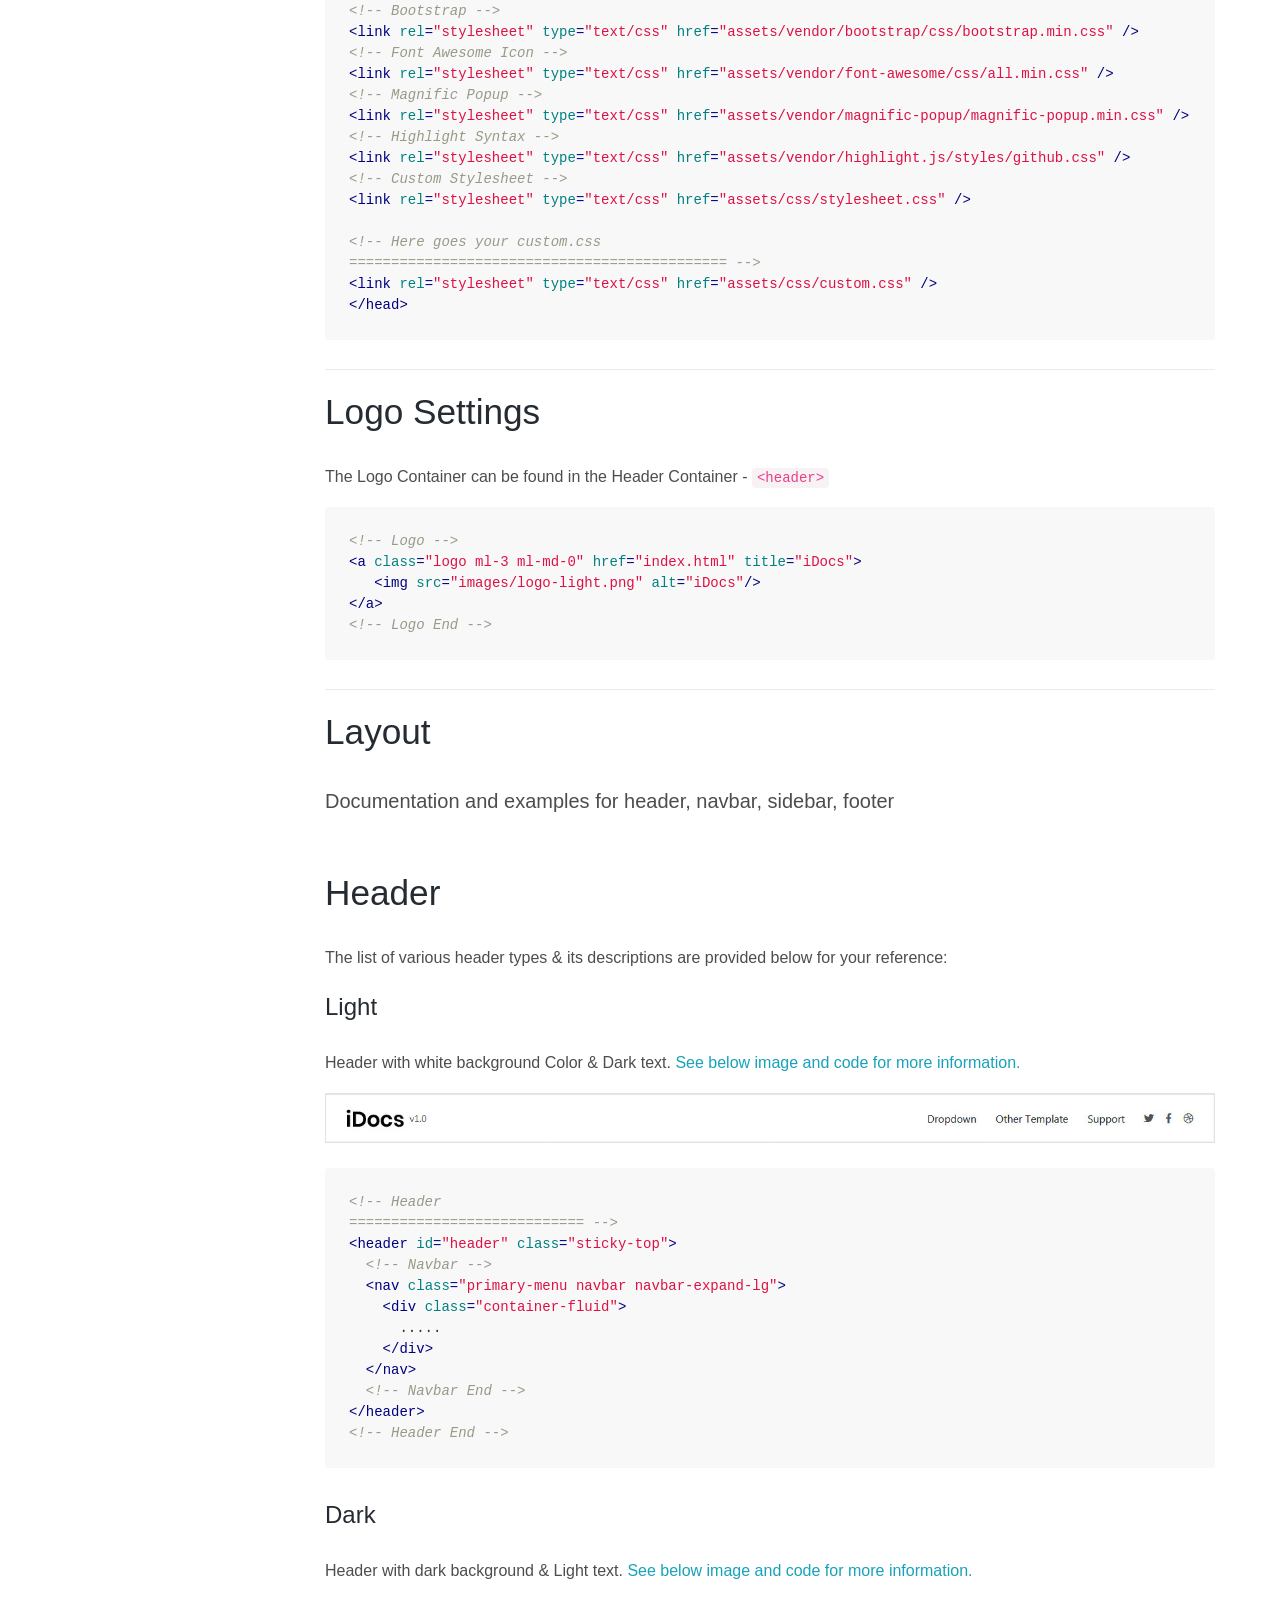
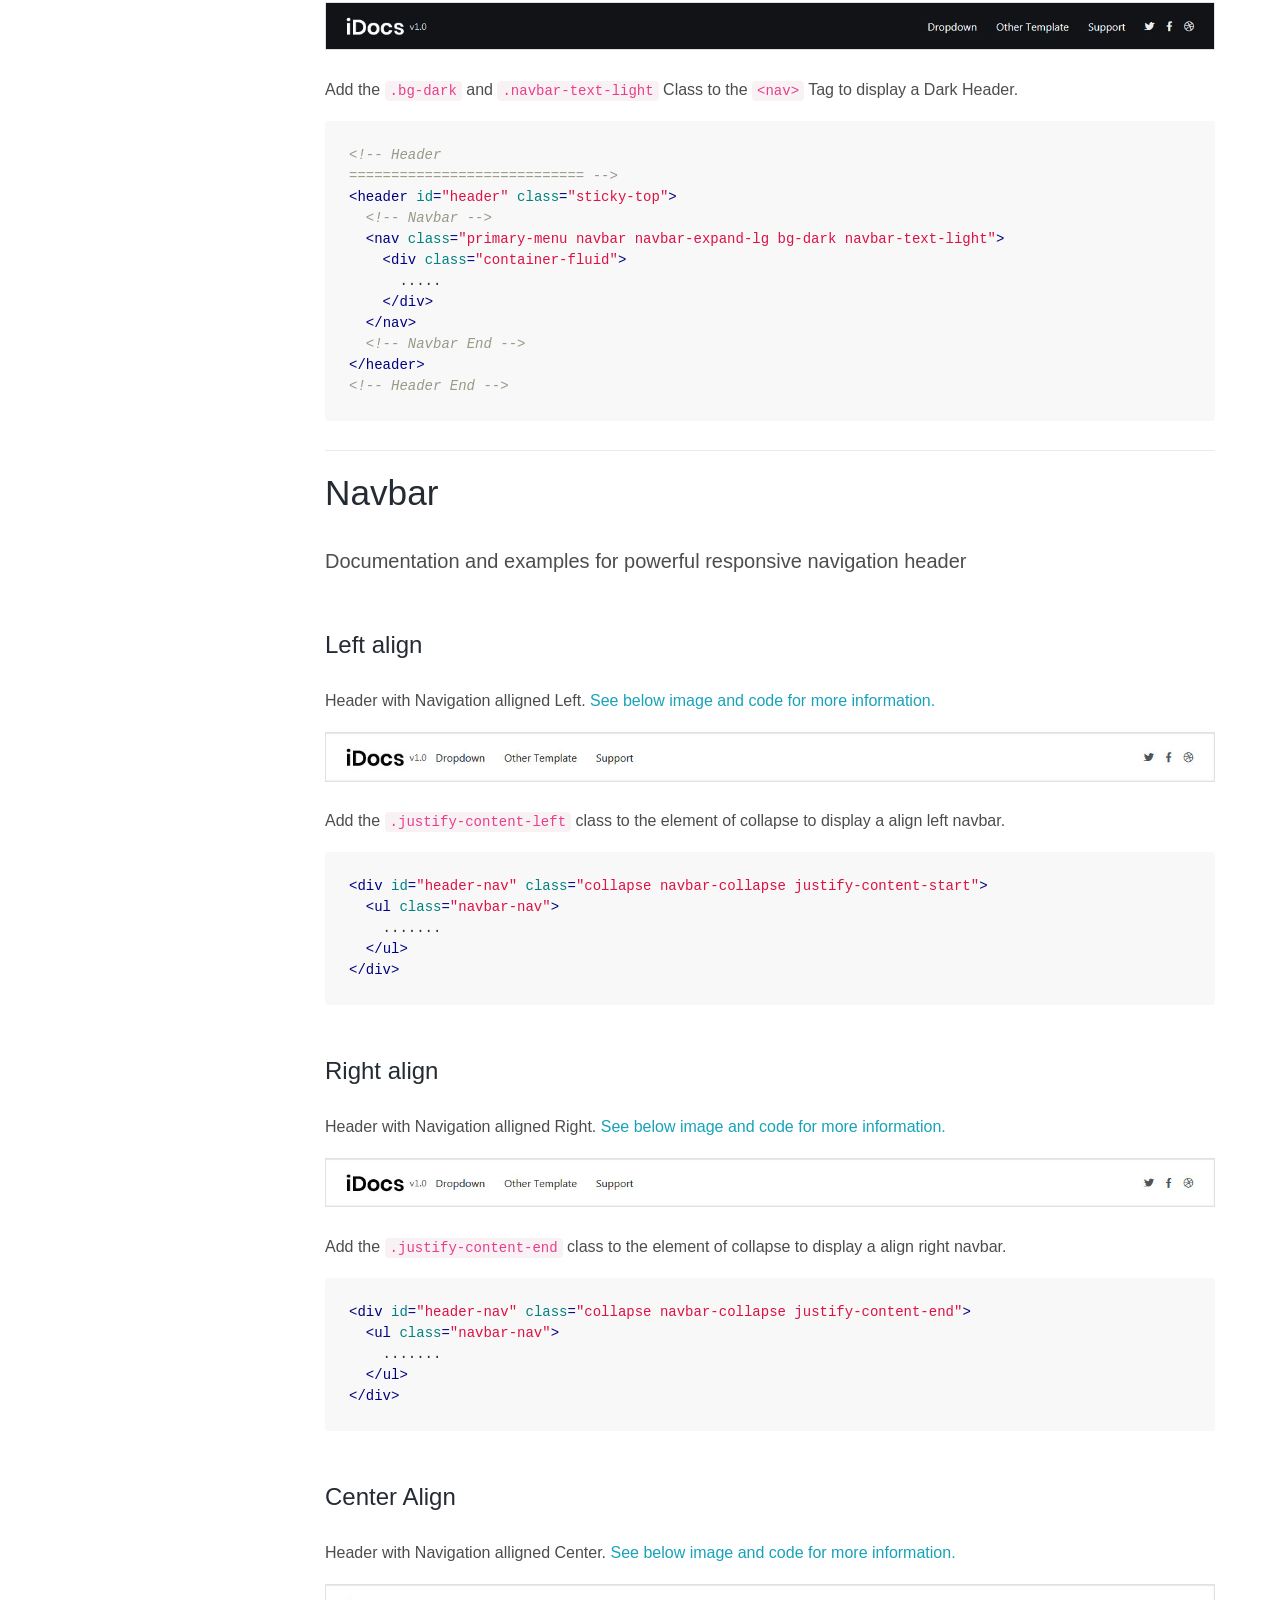
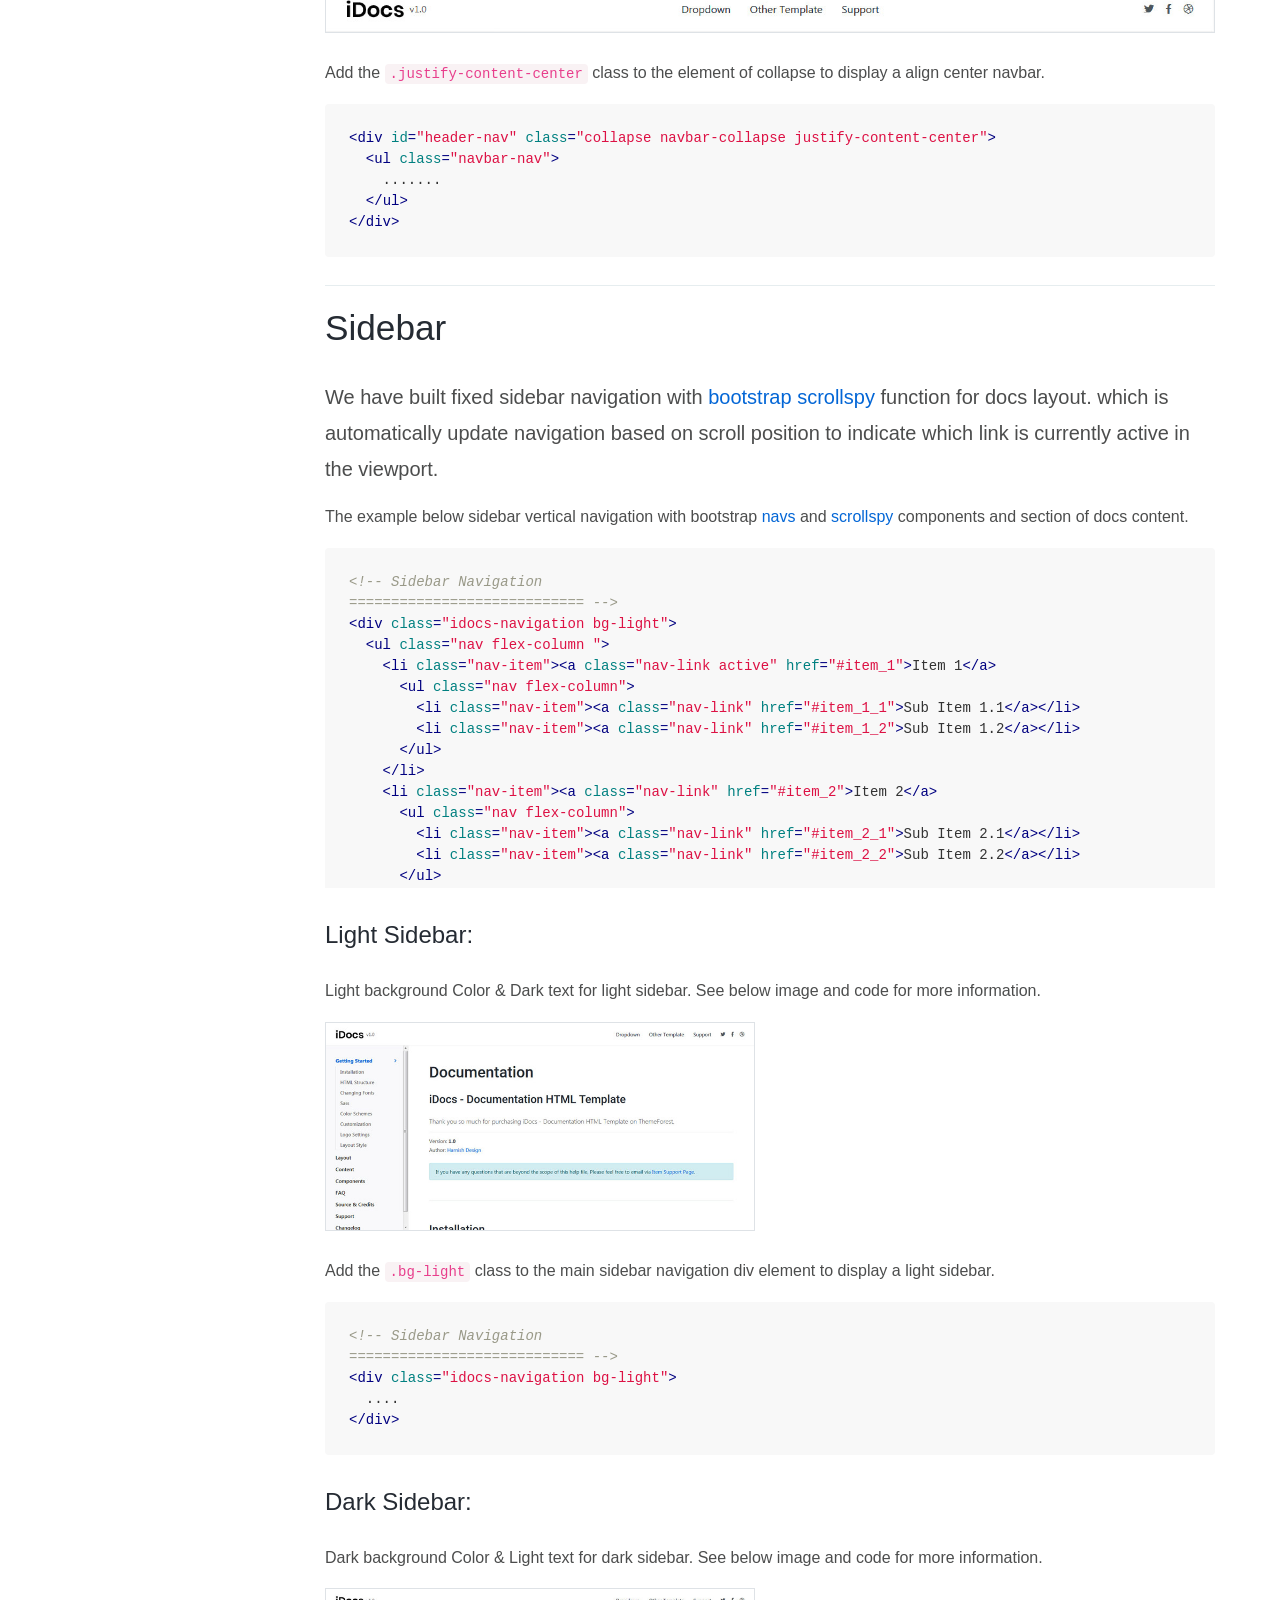
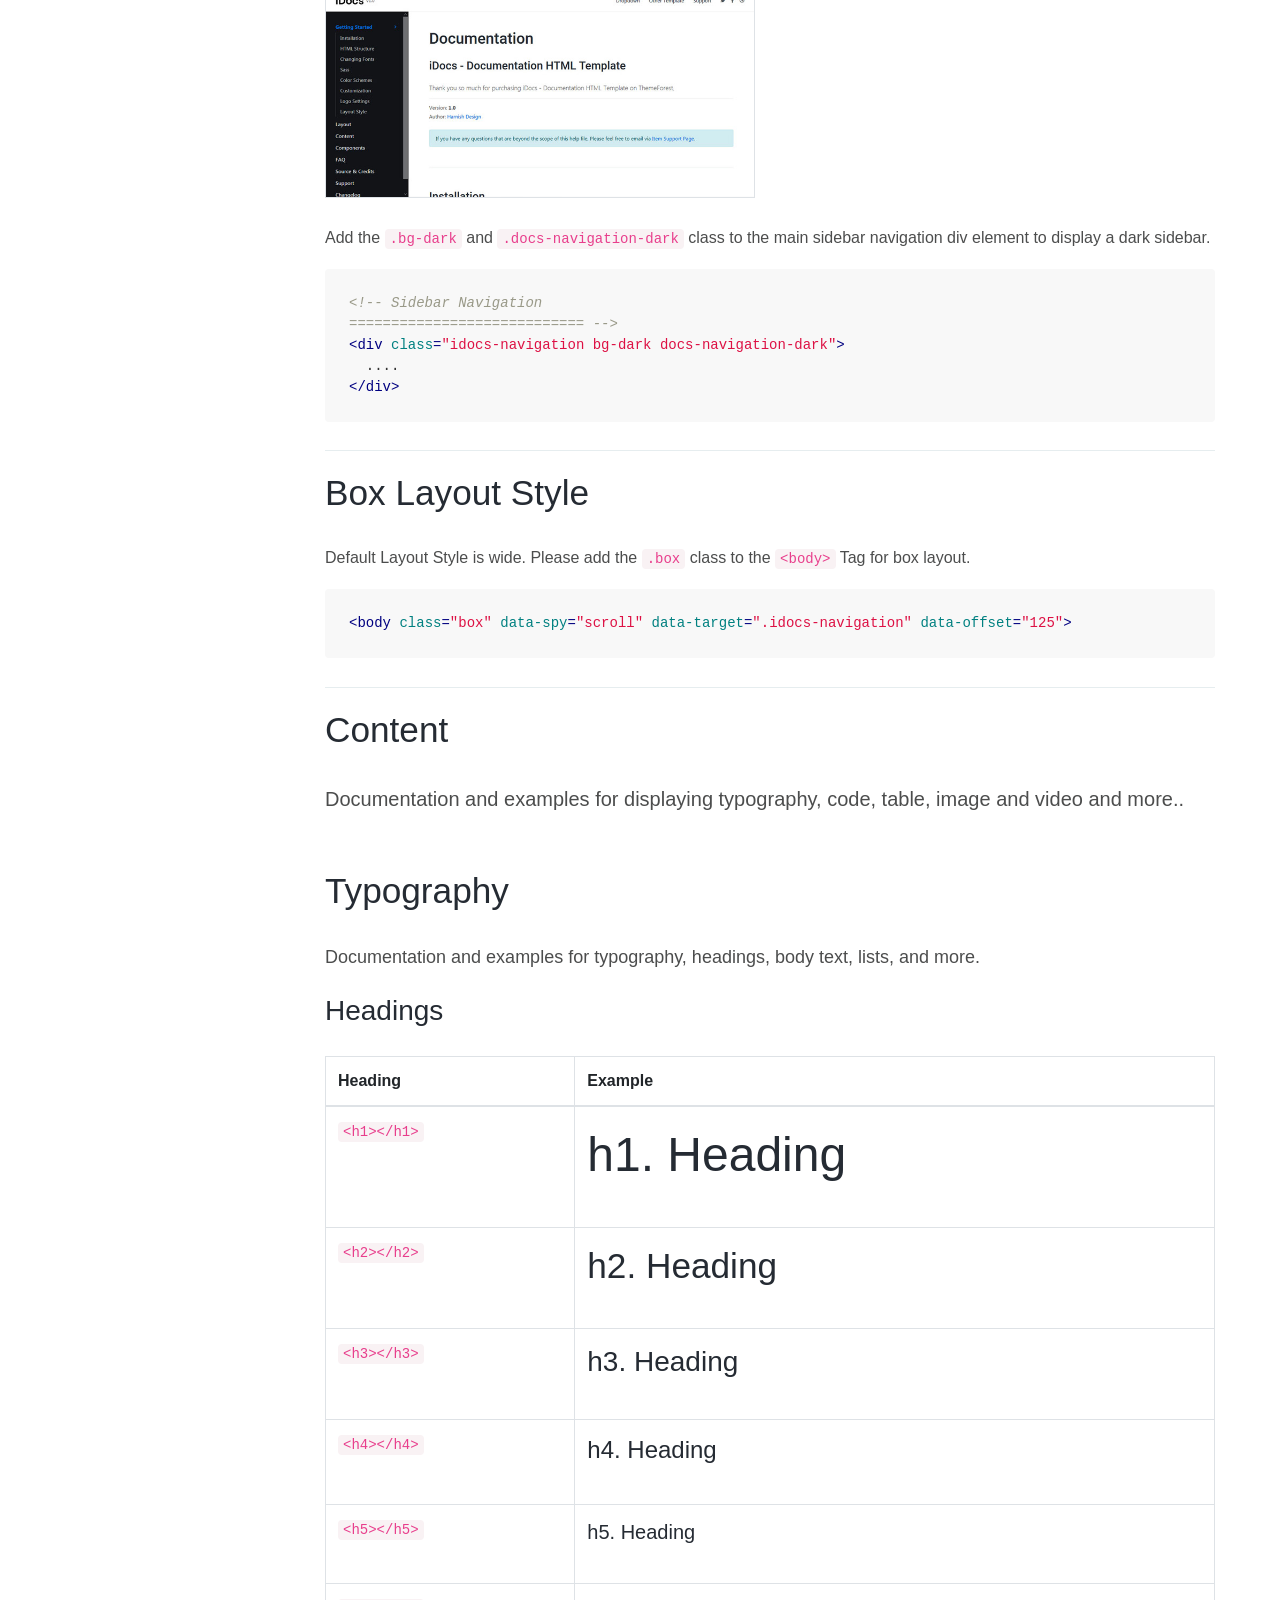
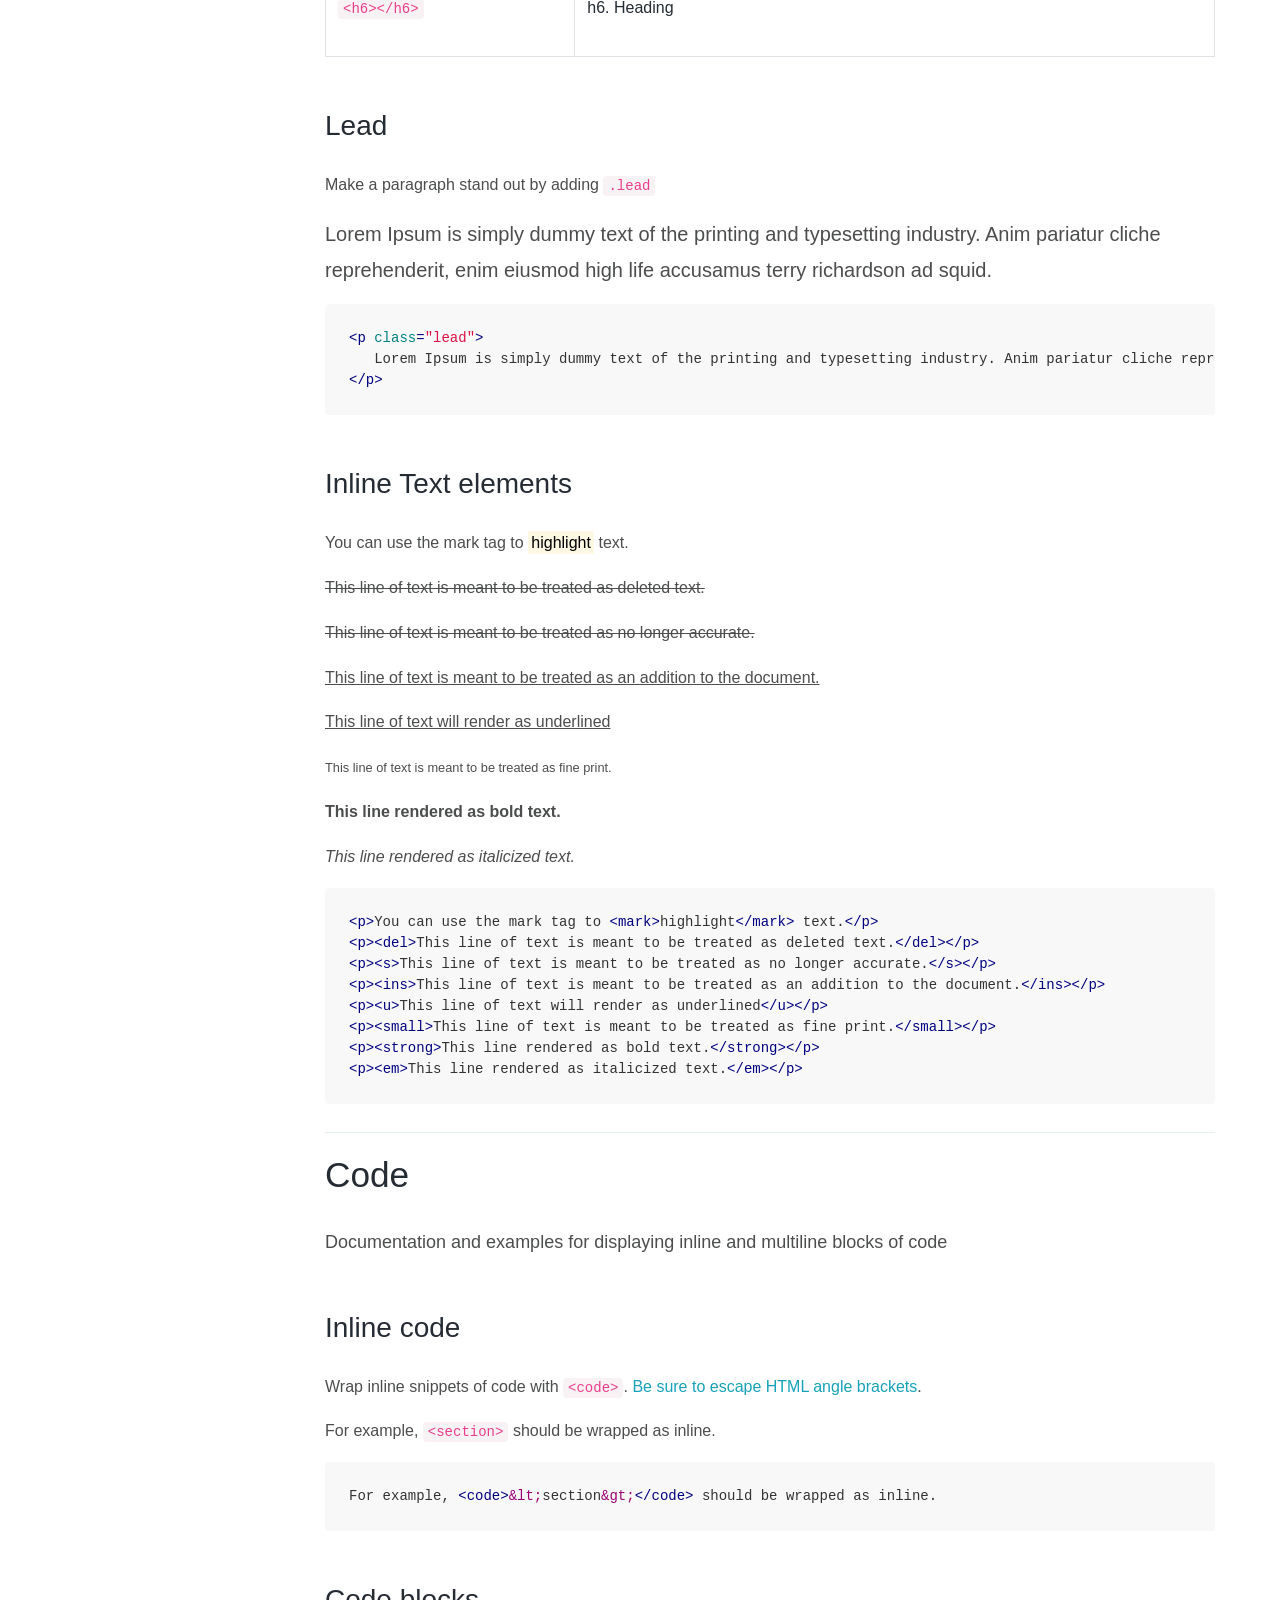
==== commit 790b72c6: "..." ====
--- a/index.html
+++ b/index.html
@@ -84,22 +84,12 @@
           </li>
           <li class="nav-item"><a class="nav-link" href="#idocs_testing">Testing</a>
           </li>
-          <li class="nav-item"><a class="nav-link" href="#idocs_components">Data Structures & Algorithms</a>
-            <ul class="nav flex-column">
-              <li class="nav-item"><a class="nav-link" href="#idocs_accordion">Accordion</a></li>
-              <li class="nav-item"><a class="nav-link" href="#idocs_tabs">Tabs</a></li>
-              <li class="nav-item"><a class="nav-link" href="#idocs_social_icon">Social Icon</a></li>
-              <li class="nav-item"><a class="nav-link" href="#idocs_helper_classes">Helper Classes</a></li>
-            </ul>
+          <li class="nav-item"><a class="nav-link" href="#idocs_system_designs">System Designs</a></li>
+          <li class="nav-item"><a class="nav-link" href="#idocs_datastructures">Data Structures & Algorithms</a>
           </li>
-          <li class="nav-item"><a class="nav-link" href="#idocs_faq">FAQ</a></li>
           <li class="nav-item"><a class="nav-link" href="#idocs_source_credits">Source & Credits</a></li>
           <li class="nav-item"><a class="nav-link" href="#idocs_support">Support</a></li>
           <li class="nav-item"><a class="nav-link" href="#idocs_changelog">Changelog</a>
-            <ul class="nav flex-column">
-              <li class="nav-item"><a class="nav-link" href="#v1-1">v1.1</a></li>
-              <li class="nav-item"><a class="nav-link" href="#v1-0">v1.0</a></li>
-            </ul>
           </li>
         </ul>
       </div>
@@ -127,6 +117,12 @@
                 <strong>What is a Cookie ?</strong>
                 <p>
                   A cookie is a piece of data that is stored on a client site to be accessed by your browser. Cookies are saved as key/value pairs
+                </p>
+              </li>
+              <li>
+                <strong>Caching</strong>
+                <p>
+                  A technique that stores a copy of a given resource and serves it back when requested
                 </p>
               </li>
               <li>
@@ -157,7 +153,7 @@
                       </pre>
                   </li>
                   <li><strong>O stand fo Open/Close</strong>: Objects or entities should be open for extension but closed for modification</li>
-                  <li>L stand for Liskov</li>
+                  <li><strong>L stand for Liskov</strong></li>
                   <li>
                       <strong>I stand for Interface Segregation</strong>: Reduce the side effects and frequency of required changes by splitting the interface into multiple, independent parts.
                       <pre>
@@ -197,6 +193,13 @@
                   <li><strong>D stand for Dependency Inversion</strong>: Entities must depend on abstractions, not on concretions. High-level module must not depend on the low-level module, but they should depend on abstractions.</li>
                 </ul>
               </li>
+              <li>
+                <strong>Messaging</strong>
+                <p>
+                  A message queue is a queue of messages sent between applications <br>
+                  <strong>Benefits of using Caching</strong>: Asynchronous communication which means that the endpoints that are producing and consuming messages interact with the queue, not each other. Producers can add requests to the queue without waiting for them to be processed. Consumers process messages only when they are available
+                </p>
+              </li> 
             </ol>
           </section>
 
@@ -385,6 +388,13 @@
 
           <hr class="divider">
 
+          <!-- SQL -->
+          <section id="idocs_sql">
+            <h2>SQL</h2>
+          </section>
+
+          <hr class="divider">
+
           <!-- Javascript -->
           <section id="idocs_javascript">
             <h2>Javascript</h2>
@@ -420,59 +430,57 @@
 
           <hr class="divider">
 
-          <!-- Sass -->
-          <section id="idocs_sass">
-            <h2>Sass</h2>
-            <p>We have added SASS <code>.scss</code> files in template. If you know how to use SASS you can change sass
-              files and compile the css as well.
-              You can find sass file here - <code>HTML/assets/sass</code></p>
-            <p>Open the <code>sass/_variables.scss</code> and Edit the values according to your needs. If you need more
-              Advanced Setup then you can Edit the Respective Files yourself which have been branched inside the same
-              Folder. It is completely at your discretion only to include the Required <code>.scss</code> Files you need
-              to minimize the amount of CSS & including only the Styles of the Blocks you need. This can be setup in
-              your <code>stylesheet.scss</code> File.</p>
-          </section>
-
-          <hr class="divider">
-
-          <!-- Color Schemes -->
-          <section id="idocs_color_schemes">
-            <h2>Color Schemes</h2>
-            <p>You can change your Website's Color Scheme in an instant. We have build <strong>10 Color</strong> css
-              file for change template primary color.</p>
-            <ul>
-              <li><code>color-blue.css</code> - Blue Color</li>
-              <li><code>color-brown.css</code> - Brown Color</li>
-              <li><code>color-cyan.css</code> - Cyan Color</li>
-              <li><code>color-green.css</code> - Green Color</li>
-              <li><code>color-orange.css</code> - Orange Color</li>
-              <li><code>color-indigo.css</code> - Indigo Color</li>
-              <li><code>color-purple.css</code> - Purple Color</li>
-              <li><code>color-red.css</code> - Red Color</li>
-              <li><code>color-teal.css</code> - Teal Color</li>
-              <li><code>color-yellow.css</code> - Yellow Color</li>
-            </ul>
-            <p>Simply add Color CSS file link it in the Document <code>&lt;head&gt;</code>.<br>
-              Make sure you add the <code>css/color-blue.css</code> stylesheet in your head after the
-              <code>css/stylesheet.css</code> file linking from above mentioned 10 color css file.</p>
-            <p><strong>For Example:</strong></p>
-            <pre><code class="html">&lt;head&gt;
-&lt;!-- Stylesheet
-============================== --&gt;
-&lt;!-- Bootstrap --&gt;
-&lt;link rel=&quot;stylesheet&quot; type=&quot;text/css&quot; href=&quot;assets/vendor/bootstrap/css/bootstrap.min.css&quot; /&gt;
-&lt;!-- Font Awesome Icon --&gt;
-&lt;link rel=&quot;stylesheet&quot; type=&quot;text/css&quot; href=&quot;assets/vendor/font-awesome/css/all.min.css&quot; /&gt;
-&lt;!-- Magnific Popup --&gt;
-&lt;link rel=&quot;stylesheet&quot; type=&quot;text/css&quot; href=&quot;assets/vendor/magnific-popup/magnific-popup.min.css&quot; /&gt;
-&lt;!-- Highlight Syntax --&gt;
-&lt;link rel=&quot;stylesheet&quot; type=&quot;text/css&quot; href=&quot;assets/vendor/highlight.js/styles/github.css&quot; /&gt;
-&lt;!-- Custom Stylesheet --&gt;
-&lt;link rel=&quot;stylesheet&quot; type=&quot;text/css&quot; href=&quot;assets/css/stylesheet.css&quot; /&gt;
-
-&lt;!-- Here goes your Colors Css --&gt;
-&lt;link rel=&quot;stylesheet&quot; type=&quot;text/css&quot; href=&quot;assets/css/color-orange.css&quot; /&gt;
-&lt;/head&gt;</code></pre>
+          <!-- System Designs -->
+          <section id="idocs_system_designs">
+            <h2>System Designs</h2>
+            <ol>
+              <li>
+                <strong>Monolithic</strong>
+                <p>Architect an application as a single deployable unit</p>
+                <strong>Advantages</strong>
+                <ul>
+                  <li>Easier debugging and testing</li>
+                  <li>Simple to deploy</li>
+                  <li>Simple to develop</li>
+                </ul>
+                <br>
+                <strong>Disadvantages</strong>
+                <br>
+                <ul>
+                  <li><strong>Understanding</strong>. When a monolithic application scales up, it becomes too complicated to understand. Also, a complex system of code within one application is hard to manage.</li>
+                  <li><strong>Making changes</strong>. It is harder to implement changes in such a large and complex application with highly tight coupling. Any code change affects the whole system so it has to be thoroughly coordinated</li>
+                  <li><strong>Scalability</strong>. You cannot scale components independently, only the whole application</li>
+                  <li><strong>New technology barriers</strong>. It is extremely problematic to apply a new technology in a monolithic application because then the entire application has to be rewritten</li>
+                </ul>
+              </li>
+              <li>
+                <strong>Microservices</strong>
+                <p>Microservices is an architectural style that structures an application as a collection of small autonomous services (independent), modeled around a business domain</p>
+                <strong>Advantages</strong>
+                <ul>
+                  <li>Independent Development</li>
+                  <li>Independent Deployment</li>
+                  <li><strong>Fault Isolation</strong>. Even if one service of the application crash, the system still continues to function</li>
+                  <li><strong>Mixed Technology Stack</strong>. Different languages and technologies can be used to build different services of the same application</li>
+                  <li><strong>Granular Scaling</strong>. Microservice can scale on demand, no need to scale all services together</li>
+                </ul>
+                <br>
+                <strong>Disadvantages</strong>
+                <br>
+                <ul>
+                  <li>Testing</li>
+                  <li>Difficult to manage a large number of services</li>
+                  <li>Cross-cutting concerns such as externalized configuration, logging, metrics, health checks</li>
+                </ul>
+              </li>
+            </ol>
+          </section>
+
+          <hr class="divider">
+
+          <!-- Data Structures & Algorithms -->
+          <section id="idocs_datastructures">
+            <h2>Data Structures & Algorithms</h2>
           </section>
 
           <hr class="divider">
@@ -519,7 +527,6 @@
 &lt;!-- Logo End --&gt;
 </code></pre>
           </section>
-
 
           <hr class="divider">
 
@@ -757,36 +764,6 @@
 &lt;div class=&quot;idocs-navigation bg-dark docs-navigation-dark&quot;&gt;
   ....
 &lt;/div&gt;</code></pre>
-          </section>
-
-          <hr class="divider">
-
-          <!-- Footer -->
-          <section id="idocs_footer">
-            <h2>Footer</h2>
-            <p>The list of various footer types & its descriptions are provided below for your reference:</p>
-            <h4>Light Footer</h4>
-            <p>Footer with white background Color & Dark text. See below code for more information.</p>
-            <pre><code class="html">&lt;!-- Footer
-============================================= --&gt;
-  &lt;footer id=&quot;footer&quot; class=&quot;section bg-light&quot;&gt;
-    &lt;div class=&quot;container&quot;&gt;
-    	..........
-    &lt;/div&gt;
-  &lt;/footer&gt;
-&lt;!-- Footer end --&gt;</code></pre>
-            <h4>Dark Footer</h4>
-            <p>Footer with dark background color & Light text. See below code for more information.</p>
-            <p>Add the <code>.bg-dark</code> and <code>.footer-text-light</code> Class to the <code>footer</code> Tag to
-              display a Dark footer.</p>
-            <pre><code class="html">&lt;!-- Footer
-============================================= --&gt;
-&lt;footer id=&quot;footer&quot; class=&quot;section bg-dark footer-text-light&quot;&gt;
-    &lt;div class=&quot;container&quot;&gt;
-    	..........
-    &lt;/div&gt;
-&lt;/footer&gt;
-&lt;!-- Footer end --&gt;</code></pre>
           </section>
 
           <hr class="divider">
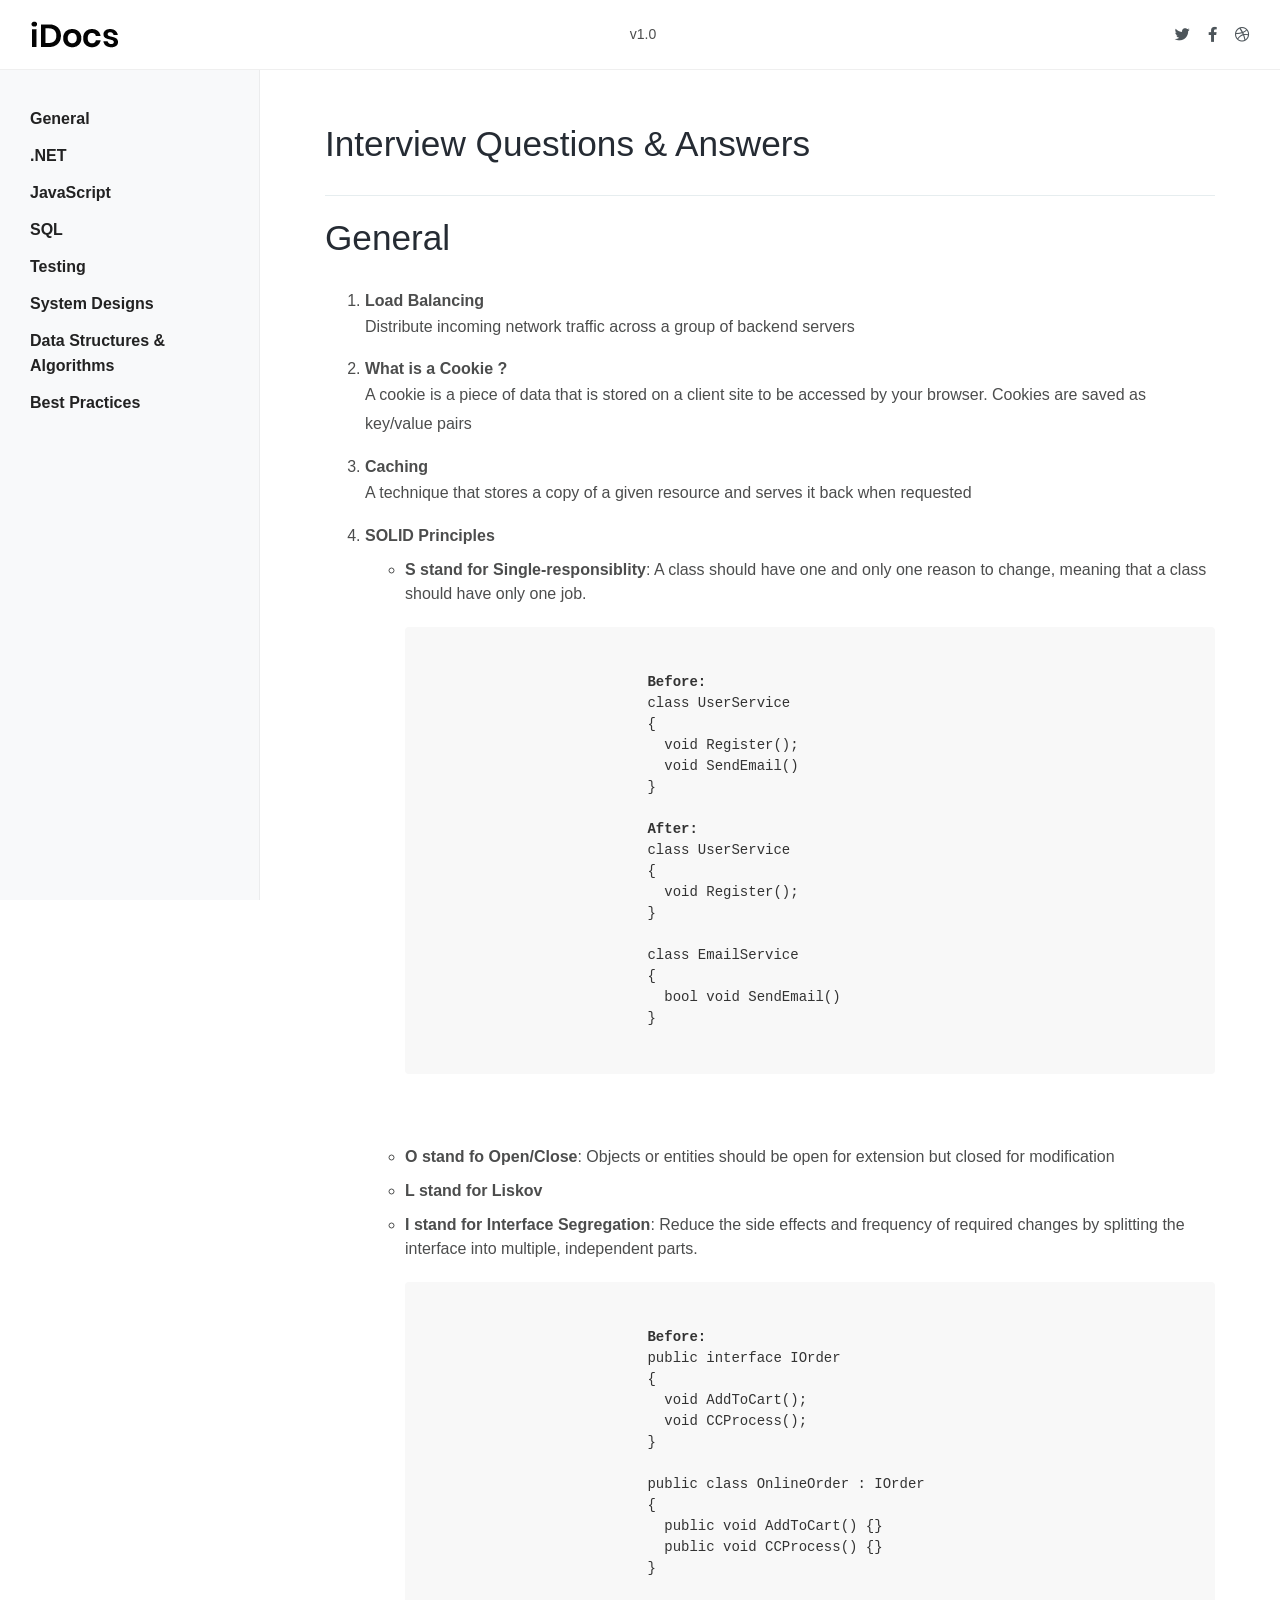
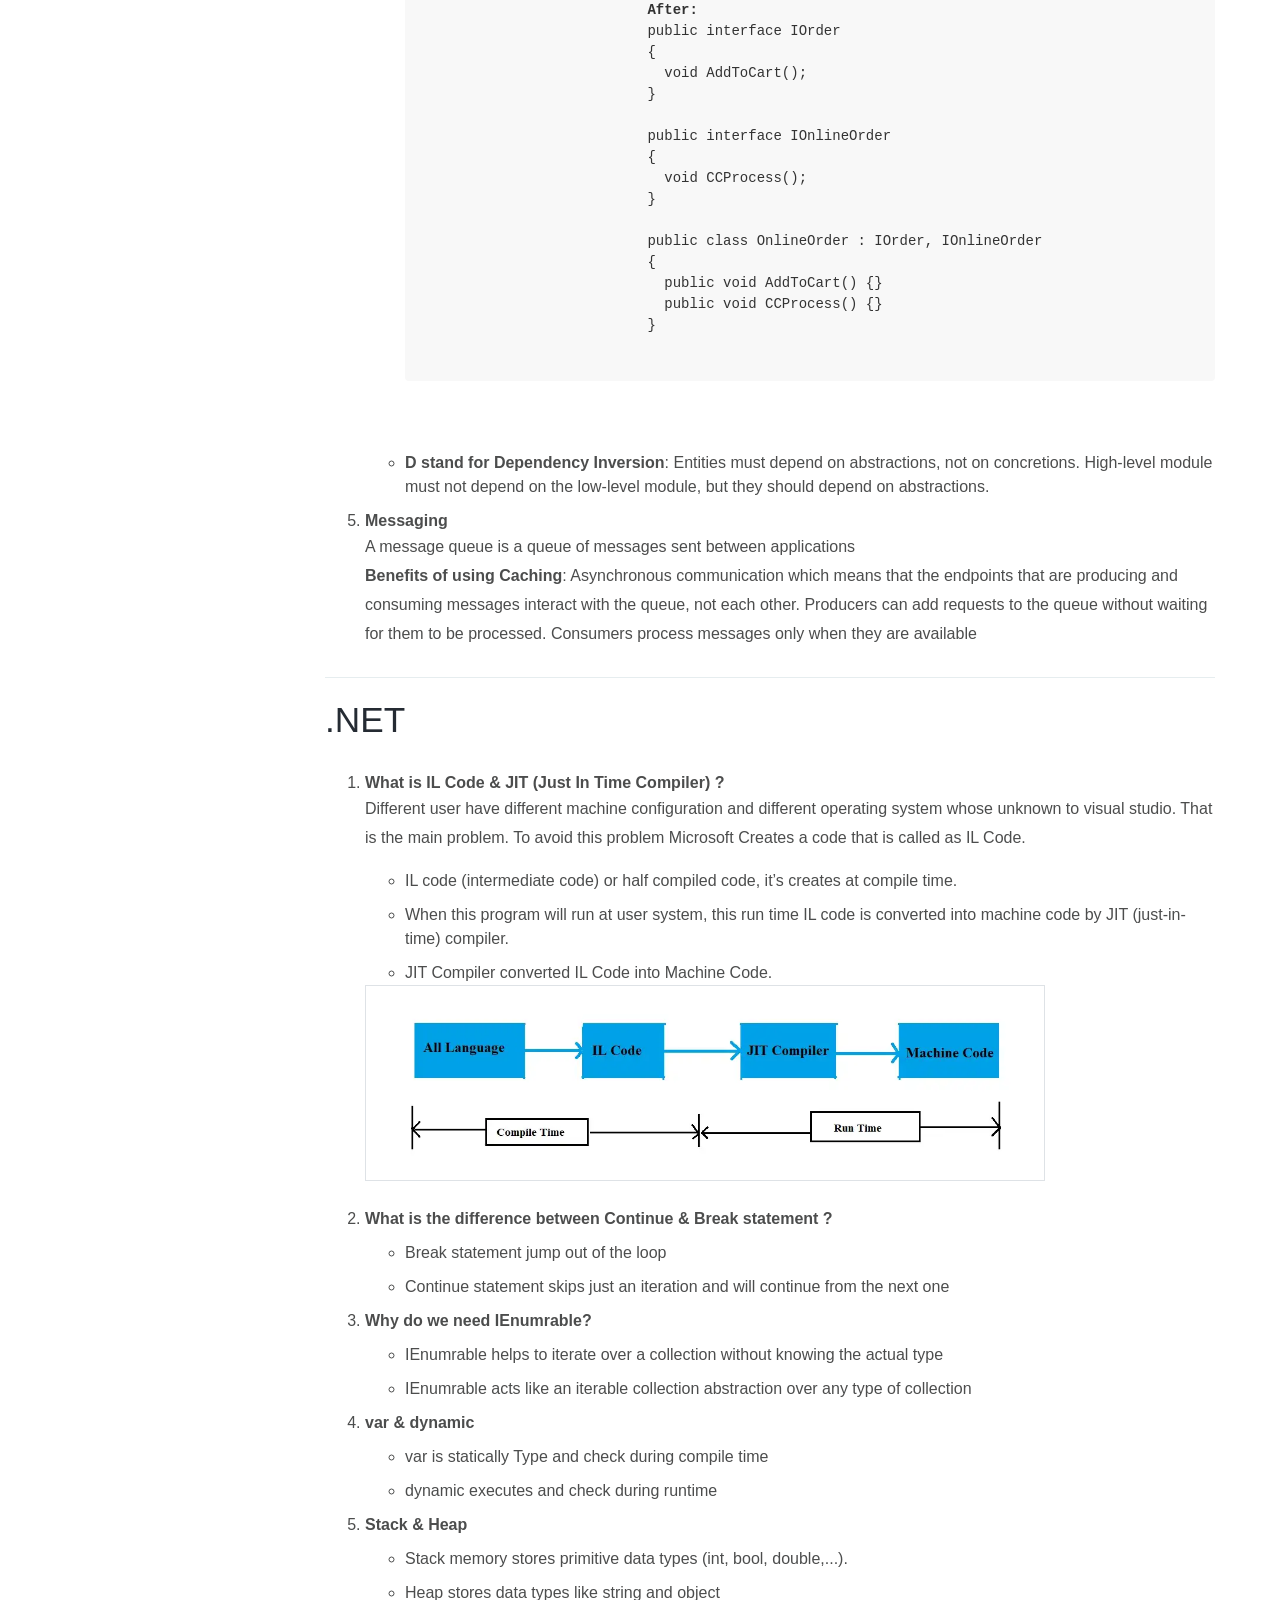
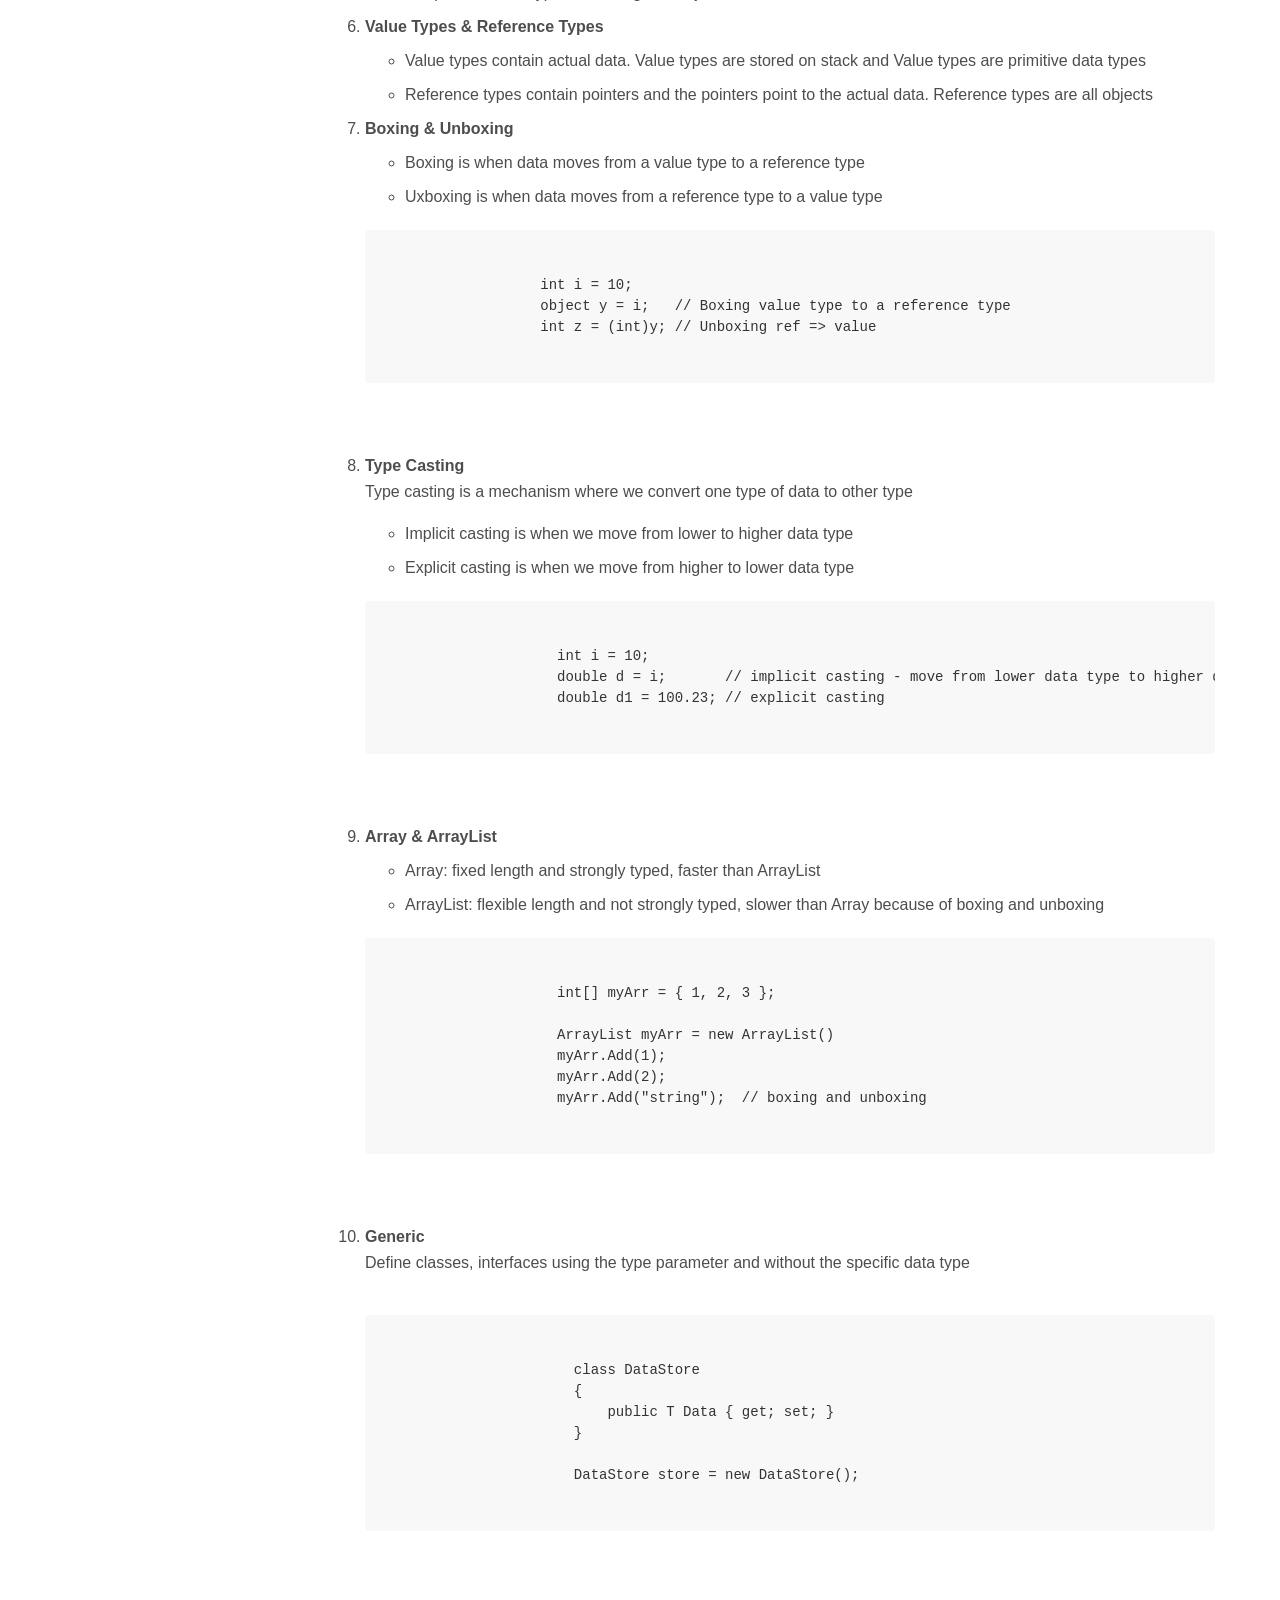
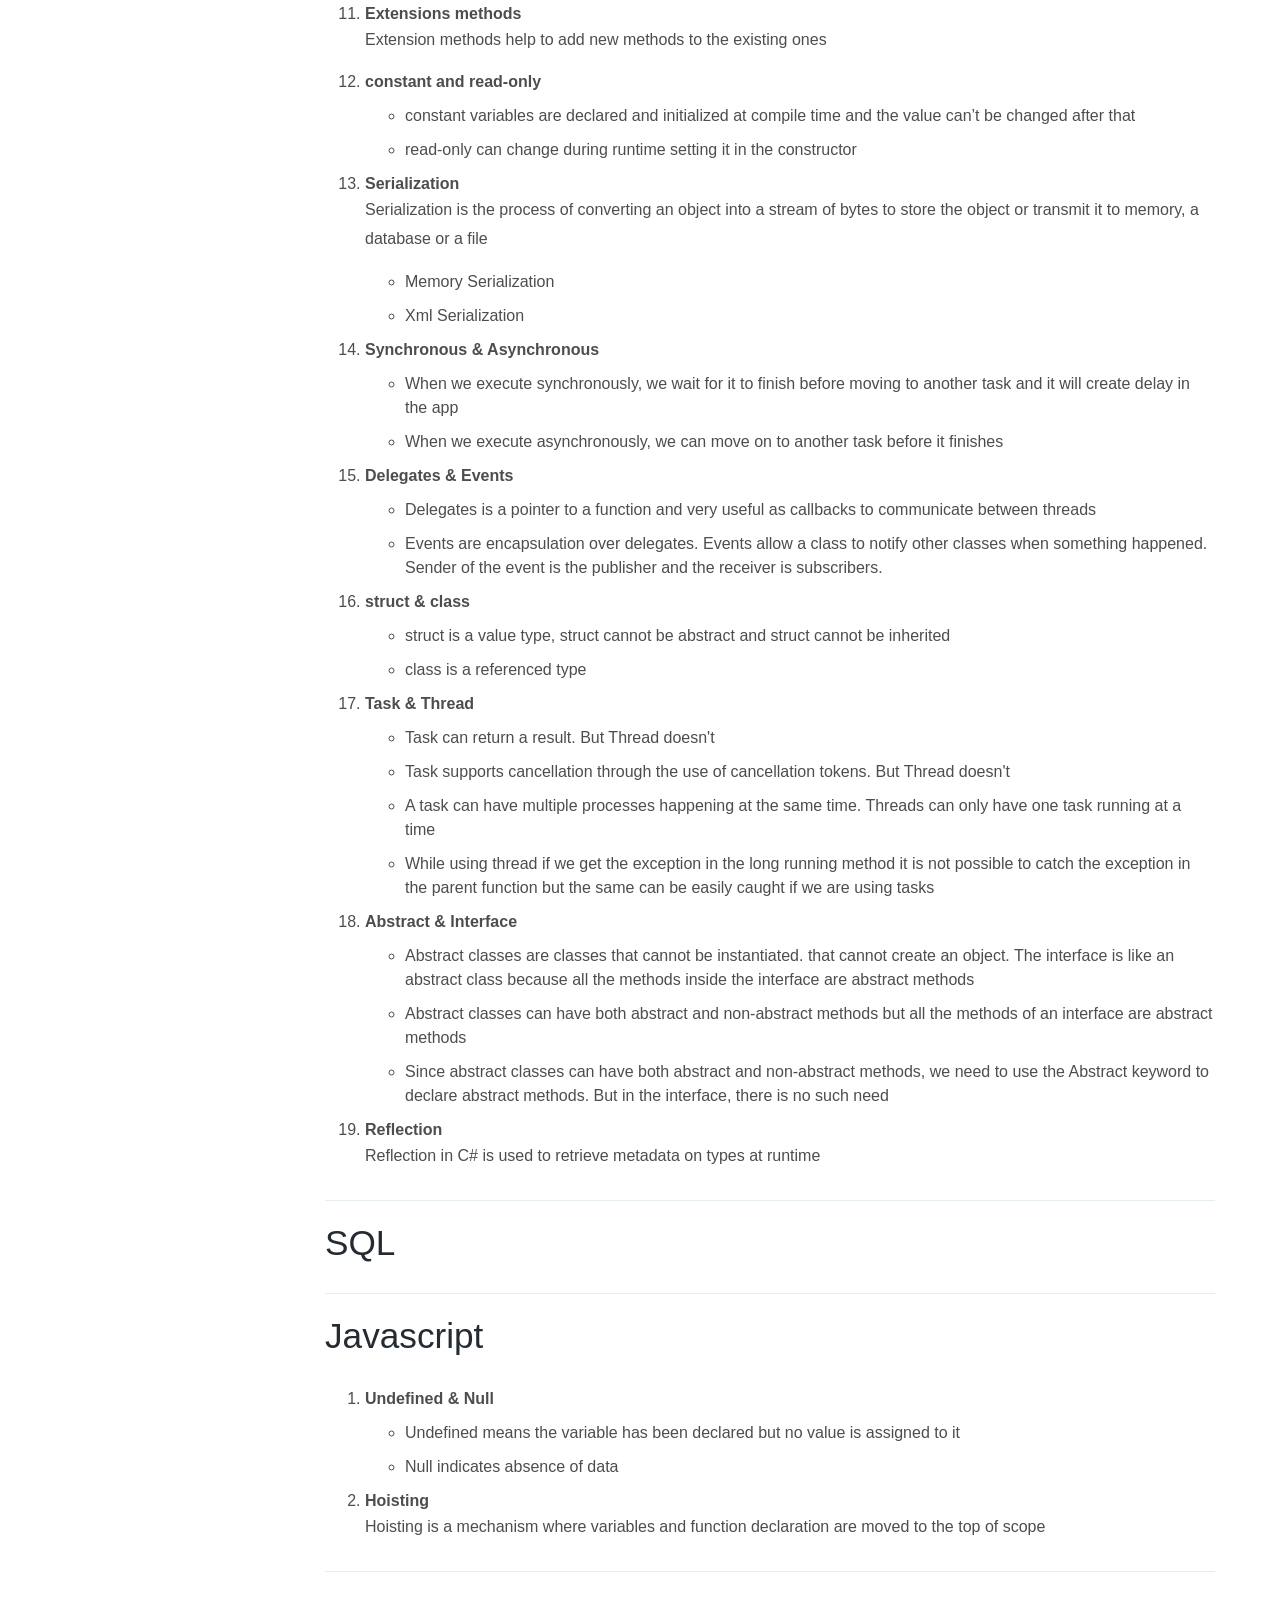
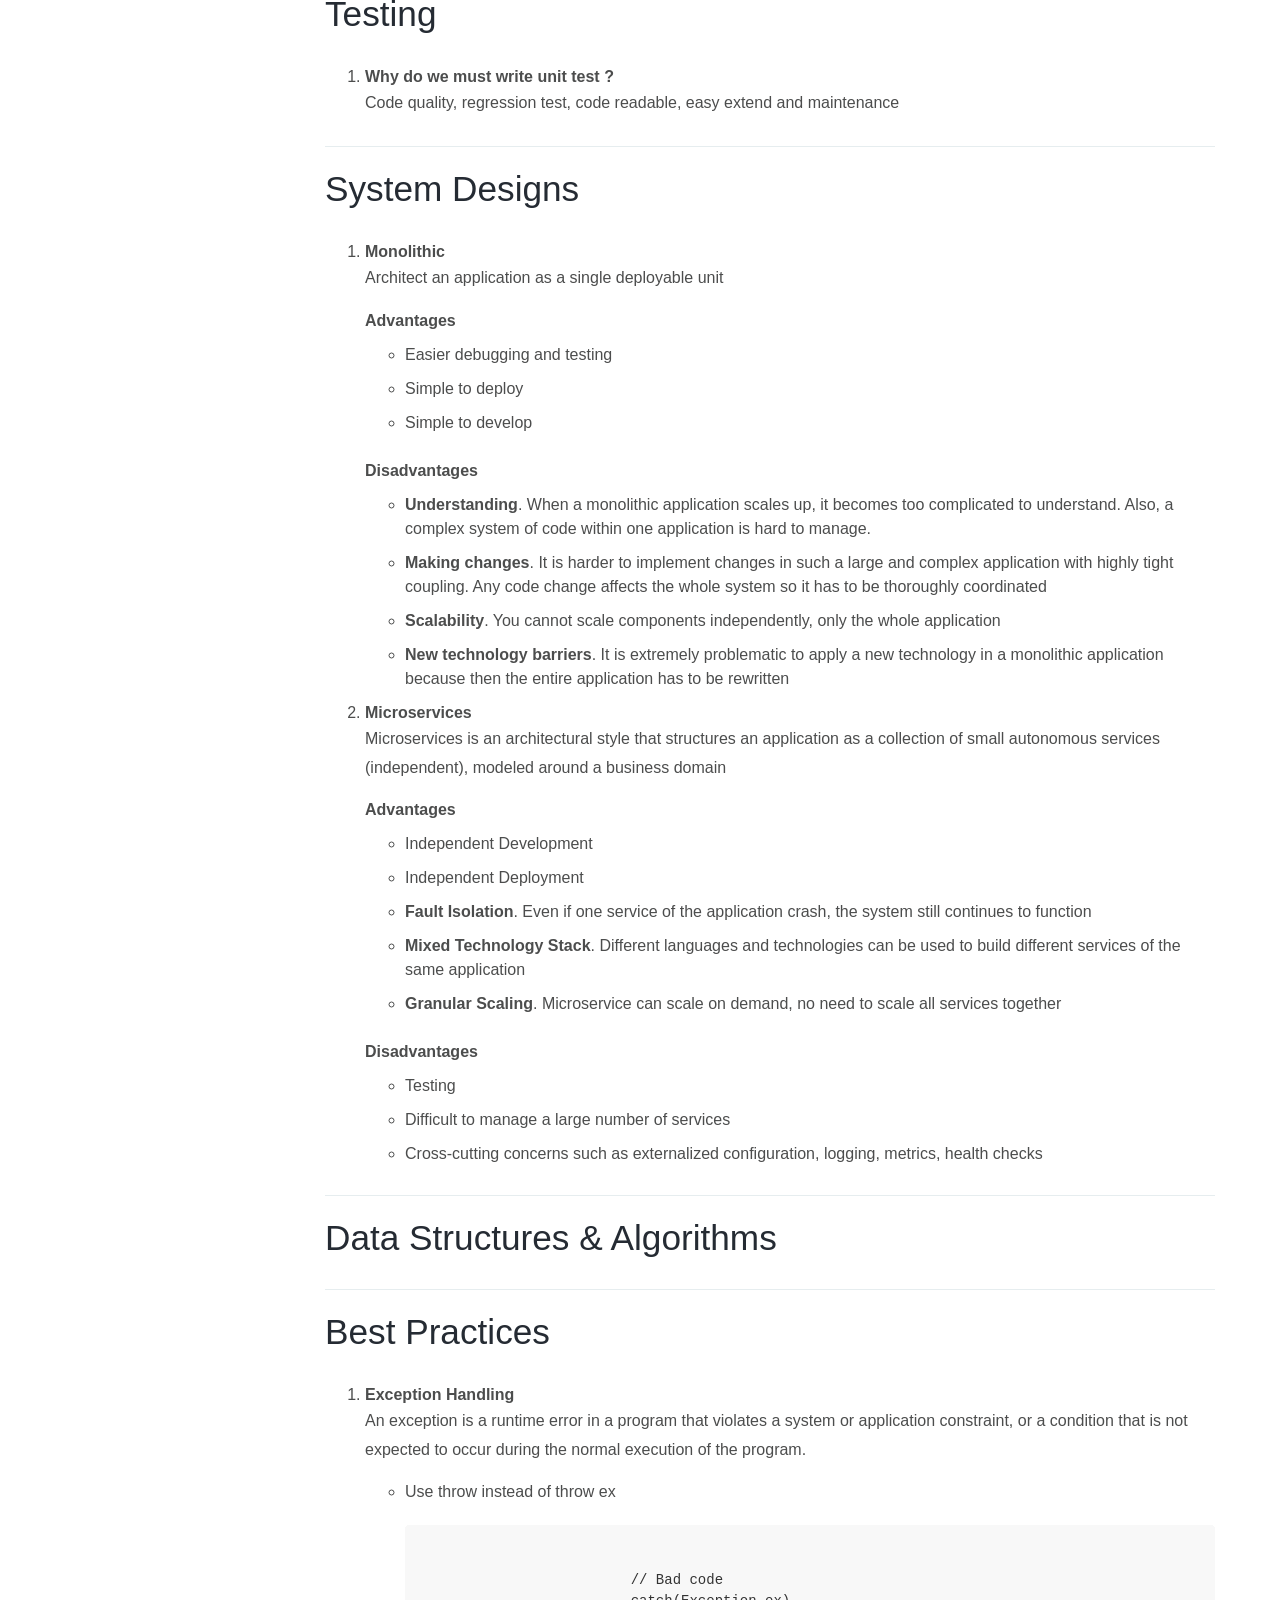
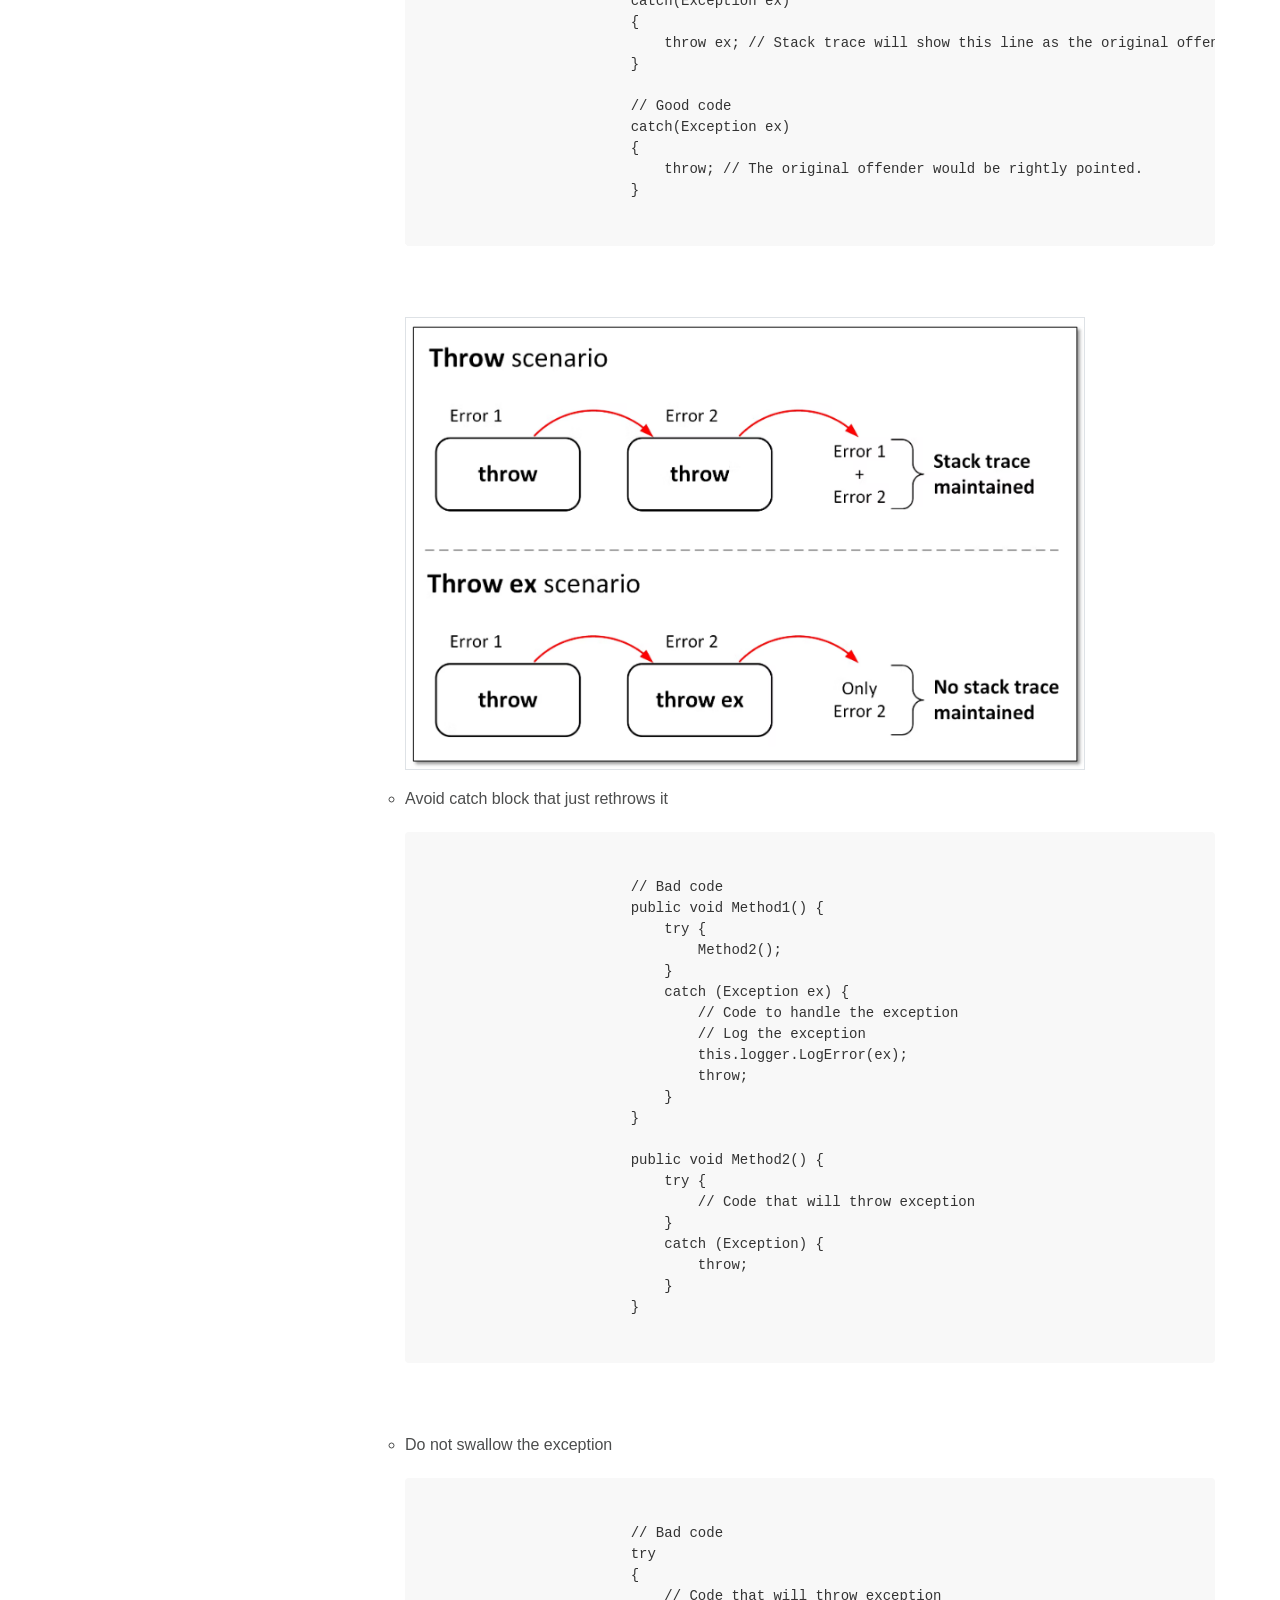
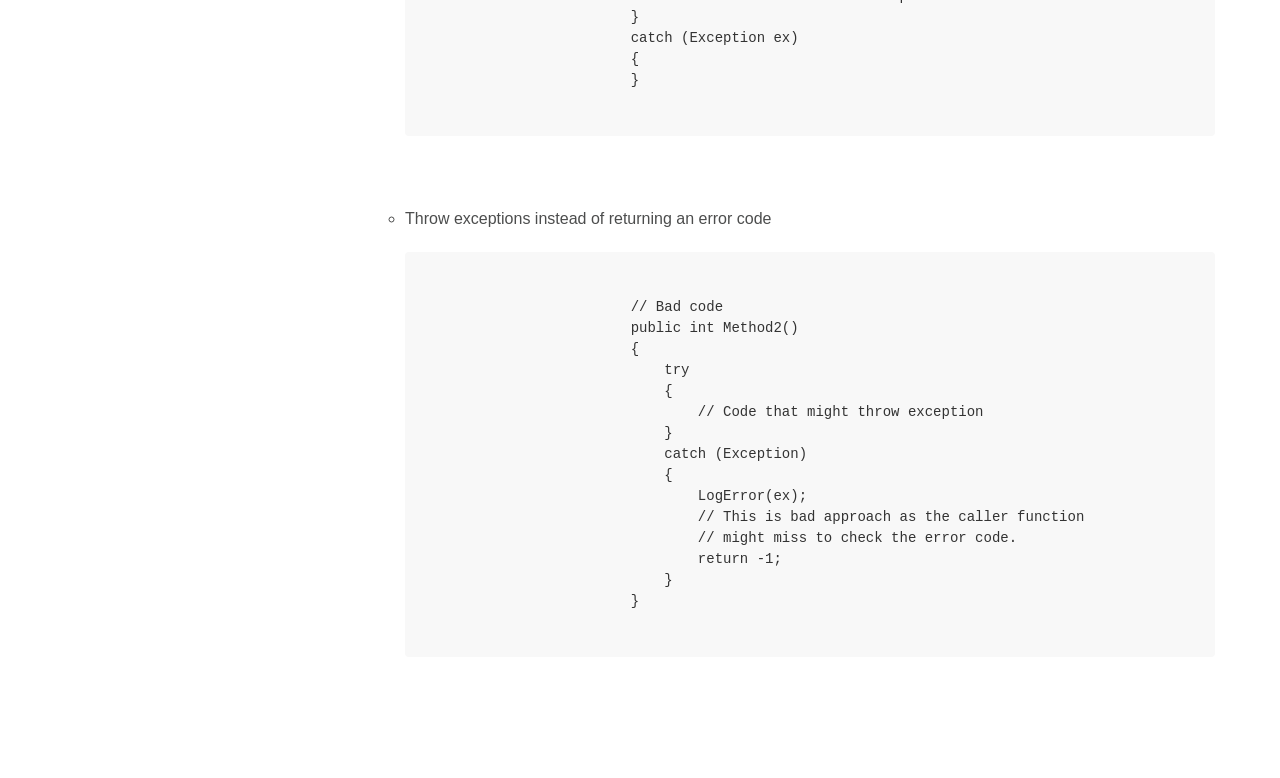
==== commit 2b7c702b: "..." ====
--- a/index.html
+++ b/index.html
@@ -87,9 +87,7 @@
           <li class="nav-item"><a class="nav-link" href="#idocs_system_designs">System Designs</a></li>
           <li class="nav-item"><a class="nav-link" href="#idocs_datastructures">Data Structures & Algorithms</a>
           </li>
-          <li class="nav-item"><a class="nav-link" href="#idocs_source_credits">Source & Credits</a></li>
-          <li class="nav-item"><a class="nav-link" href="#idocs_support">Support</a></li>
-          <li class="nav-item"><a class="nav-link" href="#idocs_changelog">Changelog</a>
+          <li class="nav-item"><a class="nav-link" href="#idocs_best_practices">Best Practices</a></li>
           </li>
         </ul>
       </div>
@@ -486,1111 +484,101 @@
           <hr class="divider">
 
           <!-- Customization -->
-          <section id="idocs_theme_customization">
-            <h2>Theme Customization</h2>
-            <p>We have include a Custom CSS File in the <code>css</code> Folder so that you can better handle your
-              Customizations for New Styles or
-              Overwriting Default Theme Styles. Simply add all your Custom CSS Codes in the <code>css/custom.css</code>
-              File and link it in the Document <code>&lt;head&gt;</code> after the <code>css/stylesheet.css</code>
-              Linking. Also make sure that this is the Last Linked CSS File in the Document <code>&lt;head&gt;</code> so
-              that your Custom CSS Styles are Overwritten properly.</p>
-            <pre><code class="html">&lt;head&gt;
-&lt;!-- Stylesheet
-============================== --&gt;
-&lt;!-- Bootstrap --&gt;
-&lt;link rel=&quot;stylesheet&quot; type=&quot;text/css&quot; href=&quot;assets/vendor/bootstrap/css/bootstrap.min.css&quot; /&gt;
-&lt;!-- Font Awesome Icon --&gt;
-&lt;link rel=&quot;stylesheet&quot; type=&quot;text/css&quot; href=&quot;assets/vendor/font-awesome/css/all.min.css&quot; /&gt;
-&lt;!-- Magnific Popup --&gt;
-&lt;link rel=&quot;stylesheet&quot; type=&quot;text/css&quot; href=&quot;assets/vendor/magnific-popup/magnific-popup.min.css&quot; /&gt;
-&lt;!-- Highlight Syntax --&gt;
-&lt;link rel=&quot;stylesheet&quot; type=&quot;text/css&quot; href=&quot;assets/vendor/highlight.js/styles/github.css&quot; /&gt;
-&lt;!-- Custom Stylesheet --&gt;
-&lt;link rel=&quot;stylesheet&quot; type=&quot;text/css&quot; href=&quot;assets/css/stylesheet.css&quot; /&gt;
-
-&lt;!-- Here goes your custom.css
-============================================= --&gt;
-&lt;link rel=&quot;stylesheet&quot; type=&quot;text/css&quot; href=&quot;assets/css/custom.css&quot; /&gt;
-&lt;/head&gt;</code></pre>
-          </section>
-
-          <hr class="divider">
-
-          <!-- Logo Settings -->
-          <section id="idocs_logo_settings">
-            <h2>Logo Settings</h2>
-            <p>The Logo Container can be found in the Header Container - <code>&lt;header&gt;</code></p>
-            <pre><code class="html">&lt;!-- Logo --&gt; 
-&lt;a class=&quot;logo ml-3 ml-md-0&quot; href=&quot;index.html&quot; title=&quot;iDocs&quot;&gt;
-   &lt;img src=&quot;images/logo-light.png&quot; alt=&quot;iDocs&quot;/&gt;
-&lt;/a&gt;
-&lt;!-- Logo End --&gt;
-</code></pre>
-          </section>
-
-          <hr class="divider">
-
-          <!-- Layout -->
-          <section id="idocs_layout">
-            <h2>Layout</h2>
-            <p class="lead mb-5">Documentation and examples for header, navbar, sidebar, footer</p>
-          </section>
-
-
-          <!-- Header -->
-          <section id="idocs_header">
-            <h2>Header</h2>
-            <p>The list of various header types & its descriptions are provided below for your reference:</p>
-
-            <h4>Light</h4>
-            <p>Header with white background Color & Dark text. <span class="text-info">See below image and code for more
-                information.</span></p>
-            <p><a class="popup-img" href="assets/images/header-light.jpg"><img class="img-fluid border"
-                  src="assets/images/header-light.jpg" alt=""></a></p>
-            <pre><code class="html">&lt;!-- Header
-============================ --&gt;
-&lt;header id=&quot;header&quot; class=&quot;sticky-top&quot;&gt; 
-  &lt;!-- Navbar --&gt;
-  &lt;nav class=&quot;primary-menu navbar navbar-expand-lg&quot;&gt;
-    &lt;div class=&quot;container-fluid&quot;&gt; 
-      .....
-    &lt;/div&gt;
-  &lt;/nav&gt;
-  &lt;!-- Navbar End --&gt; 
-&lt;/header&gt;
-&lt;!-- Header End --&gt;
-</code></pre>
-
-            <h4>Dark</h4>
-            <p>Header with dark background & Light text. <span class="text-info">See below image and code for more
-                information.</span></p>
-            <p><a class="popup-img" href="assets/images/header-dark.jpg"><img class="img-fluid border"
-                  src="assets/images/header-dark.jpg" alt=""></a></p>
-            <p>Add the <code>.bg-dark</code> and <code>.navbar-text-light</code> Class to the <code>&lt;nav&gt;</code>
-              Tag to display a Dark Header.</p>
-            <pre><code class="html">&lt;!-- Header
-============================ --&gt;
-&lt;header id=&quot;header&quot; class=&quot;sticky-top&quot;&gt; 
-  &lt;!-- Navbar --&gt;
-  &lt;nav class=&quot;primary-menu navbar navbar-expand-lg bg-dark navbar-text-light&quot;&gt;
-    &lt;div class=&quot;container-fluid&quot;&gt; 
-      .....
-    &lt;/div&gt;
-  &lt;/nav&gt;
-  &lt;!-- Navbar End --&gt; 
-&lt;/header&gt;
-&lt;!-- Header End --&gt;
-</code></pre>
-          </section>
-
-          <hr class="divider">
-
-          <!-- Navbar -->
-          <section id="idocs_navbar">
-            <h2>Navbar</h2>
-            <p class="lead">Documentation and examples for powerful responsive navigation header</p>
-            <h4 class="mt-5">Left align</h4>
-            <p>Header with Navigation alligned Left. <span class="text-info">See below image and code for more
-                information.</span></p>
-            <p><a class="popup-img" href="assets/images/navbar-left.jpg"><img class="img-fluid border"
-                  src="assets/images/navbar-left.jpg" alt=""></a></p>
-            <p>Add the <code>.justify-content-left</code> class to the element of collapse to display a align left
-              navbar.</p>
-            <pre><code class="html">&lt;div id=&quot;header-nav&quot; class=&quot;collapse navbar-collapse justify-content-start&quot;&gt;
-  &lt;ul class=&quot;navbar-nav&quot;&gt;
-    .......
-  &lt;/ul&gt;
-&lt;/div&gt;
-</code></pre>
-
-            <h4 class="mt-5">Right align</h4>
-            <p>Header with Navigation alligned Right. <span class="text-info">See below image and code for more
-                information.</span></p>
-            <p><a class="popup-img" href="assets/images/navbar-right.jpg"><img class="img-fluid border"
-                  src="assets/images/navbar-left.jpg" alt=""></a></p>
-            <p>Add the <code>.justify-content-end</code> class to the element of collapse to display a align right
-              navbar.</p>
-            <pre><code class="html">&lt;div id=&quot;header-nav&quot; class=&quot;collapse navbar-collapse justify-content-end&quot;&gt;
-  &lt;ul class=&quot;navbar-nav&quot;&gt;
-    .......
-  &lt;/ul&gt;
-&lt;/div&gt;
-</code></pre>
-
-            <h4 class="mt-5">Center Align</h4>
-            <p>Header with Navigation alligned Center. <span class="text-info">See below image and code for more
-                information.</span></p>
-            <p><img class="img-fluid border" src="assets/images/navbar-center.jpg" alt=""></p>
-            <p>Add the <code>.justify-content-center</code> class to the element of collapse to display a align center
-              navbar.</p>
-            <pre><code class="html">&lt;div id=&quot;header-nav&quot; class=&quot;collapse navbar-collapse justify-content-center&quot;&gt;
-  &lt;ul class=&quot;navbar-nav&quot;&gt;
-    .......
-  &lt;/ul&gt;
-&lt;/div&gt;
-</code></pre>
-          </section>
-
-          <hr class="divider">
-
-          <!-- Sidebar -->
-          <section id="idocs_sidebar">
-            <h2>Sidebar</h2>
-            <p class="lead">We have built fixed sidebar navigation with <a target="_blank"
-                href="https://getbootstrap.com/docs/4.4/components/scrollspy/">bootstrap scrollspy</a> function for docs
-              layout. which is automatically update navigation based on scroll position to indicate which link is
-              currently active in the viewport.</p>
-            <p>The example below sidebar vertical navigation with bootstrap <a target="_blank"
-                href="https://getbootstrap.com/docs/4.4/components/navs/">navs</a> and <a target="_blank"
-                href="https://getbootstrap.com/docs/4.4/components/scrollspy/">scrollspy</a> components and section of
-              docs content.</p>
-            <pre class="pre-scrollable"><code class="html">&lt;!-- Sidebar Navigation
-============================ --&gt;
-&lt;div class=&quot;idocs-navigation bg-light&quot;&gt;
-  &lt;ul class=&quot;nav flex-column &quot;&gt;
-    &lt;li class=&quot;nav-item&quot;&gt;&lt;a class=&quot;nav-link active&quot; href=&quot;#item_1&quot;&gt;Item 1&lt;/a&gt;
-      &lt;ul class=&quot;nav flex-column&quot;&gt;
-        &lt;li class=&quot;nav-item&quot;&gt;&lt;a class=&quot;nav-link&quot; href=&quot;#item_1_1&quot;&gt;Sub Item 1.1&lt;/a&gt;&lt;/li&gt;
-        &lt;li class=&quot;nav-item&quot;&gt;&lt;a class=&quot;nav-link&quot; href=&quot;#item_1_2&quot;&gt;Sub Item 1.2&lt;/a&gt;&lt;/li&gt;
-      &lt;/ul&gt;
-    &lt;/li&gt;
-    &lt;li class=&quot;nav-item&quot;&gt;&lt;a class=&quot;nav-link&quot; href=&quot;#item_2&quot;&gt;Item 2&lt;/a&gt;
-      &lt;ul class=&quot;nav flex-column&quot;&gt;
-        &lt;li class=&quot;nav-item&quot;&gt;&lt;a class=&quot;nav-link&quot; href=&quot;#item_2_1&quot;&gt;Sub Item 2.1&lt;/a&gt;&lt;/li&gt;
-        &lt;li class=&quot;nav-item&quot;&gt;&lt;a class=&quot;nav-link&quot; href=&quot;#item_2_2&quot;&gt;Sub Item 2.2&lt;/a&gt;&lt;/li&gt;
-      &lt;/ul&gt;
-    &lt;/li&gt;
-    &lt;li class=&quot;nav-item&quot;&gt;&lt;a class=&quot;nav-link&quot; href=&quot;#item_3&quot;&gt;Item 3&lt;/a&gt;&lt;/li&gt;
-    &lt;li class=&quot;nav-item&quot;&gt;&lt;a class=&quot;nav-link&quot; href=&quot;#item_4&quot;&gt;Item 4&lt;/a&gt;&lt;/li&gt;
-  &lt;/ul&gt;
-&lt;/div&gt;
-
-&lt;!-- Docs Content
-============================ --&gt;
-&lt;div class=&quot;idocs-content&quot;&gt;
-  &lt;div class=&quot;container&quot;&gt; 
-    
-    &lt;!-- Item 1 --&gt;
-    &lt;section id=&quot;item_1&quot;&gt;
-      &lt;h2&gt;Item 1&lt;/h2&gt;
-      &lt;p&gt;...&lt;/p&gt;
-    &lt;/section&gt;
-    &lt;hr class=&quot;divider&quot;&gt;
-    
-        &lt;!-- Item 1.1 --&gt;
-        &lt;section id=&quot;item_1_1&quot;&gt;
-          &lt;h2&gt;Item 1.1&lt;/h2&gt;
-          &lt;p&gt;...&lt;/p&gt;
-        &lt;/section&gt;
-        &lt;hr class=&quot;divider&quot;&gt;
-        
-        &lt;!-- Item 1.2 --&gt;
-        &lt;section id=&quot;item_1_2&quot;&gt;
-          &lt;h2&gt;Item 1.2&lt;/h2&gt;
-          &lt;p&gt;...&lt;/p&gt;
-        &lt;/section&gt;
-        &lt;hr class=&quot;divider&quot;&gt;
-    
-    &lt;!-- Item 2 --&gt;
-    &lt;section id=&quot;item_2&quot;&gt;
-      &lt;h2&gt;Item 2&lt;/h2&gt;
-      &lt;p&gt;...&lt;/p&gt;
-    &lt;/section&gt;
-    &lt;hr class=&quot;divider&quot;&gt;
-    
-        &lt;!-- Item 2.1 --&gt;
-        &lt;section id=&quot;item_2_1&quot;&gt;
-          &lt;h2&gt;Item 2.1&lt;/h2&gt;
-          &lt;p&gt;...&lt;/p&gt;
-        &lt;/section&gt;
-        &lt;hr class=&quot;divider&quot;&gt;
-        
-        &lt;!-- Item 2.2 --&gt;
-        &lt;section id=&quot;item_2_2&quot;&gt;
-          &lt;h2&gt;Item 2.2&lt;/h2&gt;
-          &lt;p&gt;...&lt;/p&gt;
-        &lt;/section&gt;
-        &lt;hr class=&quot;divider&quot;&gt;
-    
-    &lt;!-- Item 3 --&gt;
-    &lt;section id=&quot;item_3&quot;&gt;
-      &lt;h2&gt;Item 3&lt;/h2&gt;
-      &lt;p&gt;...&lt;/p&gt;
-    &lt;/section&gt;
-    &lt;hr class=&quot;divider&quot;&gt;
-    
-    &lt;!-- Item 4 --&gt;
-    &lt;section id=&quot;item_4&quot;&gt;
-      &lt;h2&gt;Item 4&lt;/h2&gt;
-      &lt;p&gt;...&lt;/p&gt;
-    &lt;/section&gt;
-    
-  &lt;/div&gt;
-&lt;/div&gt;
-</code></pre>
-
-            <h4>Light Sidebar:</h4>
-            <p>Light background Color & Dark text for light sidebar. See below image and code for more information.</p>
-
-            <div class="row">
-              <div class="col-lg-6">
-                <p><a class="popup-img" href="assets/images/sidebar-light.jpg"><img class="img-fluid border"
-                      src="assets/images/sidebar-light.jpg" alt=""></a></p>
-              </div>
-            </div>
-
-            <p>Add the <code>.bg-light</code> class to the main sidebar navigation div element to display a light
-              sidebar.</p>
-            <pre><code>&lt;!-- Sidebar Navigation
-============================ --&gt;
-&lt;div class=&quot;idocs-navigation bg-light&quot;&gt;
-  ....
-&lt;/div&gt;</code></pre>
-
-            <h4>Dark Sidebar:</h4>
-            <p>Dark background Color & Light text for dark sidebar. See below image and code for more information.</p>
-
-            <div class="row">
-              <div class="col-lg-6">
-                <p><a class="popup-img" href="assets/images/sidebar-dark.jpg"><img class="img-fluid border"
-                      src="assets/images/sidebar-dark.jpg" alt=""></a></p>
-              </div>
-            </div>
-
-            <p>Add the <code>.bg-dark</code> and <code>.docs-navigation-dark</code> class to the main sidebar navigation
-              div element to display a dark sidebar.</p>
-            <pre><code>&lt;!-- Sidebar Navigation
-============================ --&gt;
-&lt;div class=&quot;idocs-navigation bg-dark docs-navigation-dark&quot;&gt;
-  ....
-&lt;/div&gt;</code></pre>
-          </section>
-
-          <hr class="divider">
-
-          <!-- Box Layout Style -->
-          <section id="idocs_box_layout">
-            <h2>Box Layout Style</h2>
-            <div>
-              <p>Default Layout Style is wide. Please add the <code>.box</code> class to the <code>&lt;body&gt;</code>
-                Tag for box layout.</p>
-              <pre><code class="html">&lt;body class="box" data-spy="scroll" data-target=".idocs-navigation" data-offset="125"&gt;</code></pre>
-            </div>
-          </section>
-
-          <hr class="divider">
-
-          <!-- Content -->
-          <section id="idocs_content">
-            <h2>Content</h2>
-            <p class="lead mb-5">Documentation and examples for displaying typography, code, table, image and video and
-              more..</p>
-          </section>
-
-          <!-- Typography -->
-          <section id="idocs_typography">
-            <h2>Typography</h2>
-            <p class="text-4">Documentation and examples for typography, headings, body text, lists, and more.</p>
-            <h3>Headings</h3>
-            <table class="table table-bordered">
-              <thead>
-                <tr>
-                  <th>Heading</th>
-                  <th>Example</th>
-                </tr>
-              </thead>
-              <tbody>
-                <tr>
-                  <td><code>&lt;h1&gt;&lt;/h1&gt;</code></td>
-                  <td>
-                    <h1>h1. Heading</h1>
-                  </td>
-                </tr>
-                <tr>
-                  <td><code>&lt;h2&gt;&lt;/h2&gt;</code></td>
-                  <td>
-                    <h2>h2. Heading</h2>
-                  </td>
-                </tr>
-                <tr>
-                  <td><code>&lt;h3&gt;&lt;/h3&gt;</code></td>
-                  <td>
-                    <h3>h3. Heading</h3>
-                  </td>
-                </tr>
-                <tr>
-                  <td><code>&lt;h4&gt;&lt;/h4&gt;</code></td>
-                  <td>
-                    <h4>h4. Heading</h4>
-                  </td>
-                </tr>
-                <tr>
-                  <td><code>&lt;h5&gt;&lt;/h5&gt;</code></td>
-                  <td>
-                    <h5>h5. Heading</h5>
-                  </td>
-                </tr>
-                <tr>
-                  <td><code>&lt;h6&gt;&lt;/h6&gt;</code></td>
-                  <td>
-                    <h6>h6. Heading</h6>
-                  </td>
-                </tr>
-              </tbody>
-            </table>
-
-            <h3 class="mt-5">Lead</h3>
-            <p>Make a paragraph stand out by adding <code>.lead</code></p>
-            <p class="lead">Lorem Ipsum is simply dummy text of the printing and typesetting industry. Anim pariatur
-              cliche reprehenderit, enim eiusmod high life accusamus terry richardson ad squid.</p>
-            <pre><code class="html">&lt;p class=&quot;lead&quot;&gt;
-   Lorem Ipsum is simply dummy text of the printing and typesetting industry. Anim pariatur cliche reprehenderit, enim eiusmod high life accusamus terry richardson ad squid.
-&lt;/p&gt;</code></pre>
-
-            <h3 class="mt-5">Inline Text elements</h3>
-            <p>You can use the mark tag to <mark>highlight</mark> text.</p>
-            <p><del>This line of text is meant to be treated as deleted text.</del></p>
-            <p><s>This line of text is meant to be treated as no longer accurate.</s></p>
-            <p><ins>This line of text is meant to be treated as an addition to the document.</ins></p>
-            <p><u>This line of text will render as underlined</u></p>
-            <p><small>This line of text is meant to be treated as fine print.</small></p>
-            <p><strong>This line rendered as bold text.</strong></p>
-            <p><em>This line rendered as italicized text.</em></p>
-
-            <pre><code class="html">&lt;p&gt;You can use the mark tag to &lt;mark&gt;highlight&lt;/mark&gt; text.&lt;/p&gt;
-&lt;p&gt;&lt;del&gt;This line of text is meant to be treated as deleted text.&lt;/del&gt;&lt;/p&gt;
-&lt;p&gt;&lt;s&gt;This line of text is meant to be treated as no longer accurate.&lt;/s&gt;&lt;/p&gt;
-&lt;p&gt;&lt;ins&gt;This line of text is meant to be treated as an addition to the document.&lt;/ins&gt;&lt;/p&gt;
-&lt;p&gt;&lt;u&gt;This line of text will render as underlined&lt;/u&gt;&lt;/p&gt;
-&lt;p&gt;&lt;small&gt;This line of text is meant to be treated as fine print.&lt;/small&gt;&lt;/p&gt;
-&lt;p&gt;&lt;strong&gt;This line rendered as bold text.&lt;/strong&gt;&lt;/p&gt;
-&lt;p&gt;&lt;em&gt;This line rendered as italicized text.&lt;/em&gt;&lt;/p&gt;
-</code></pre>
-          </section>
-
-          <hr class="divider">
-
-          <!-- Code
-		============================ -->
-          <section id="idocs_code">
-            <h2>Code</h2>
-            <p class="text-4">Documentation and examples for displaying inline and multiline blocks of code</p>
-
-            <h3 class="mt-5">Inline code</h3>
-            <p>Wrap inline snippets of code with <code>&lt;code&gt;</code>. <span class="text-info">Be sure to escape
-                HTML angle brackets</span>.</p>
-
-            <p>For example, <code>&lt;section&gt;</code> should be wrapped as inline.</p>
-            <pre><code class="html">For example, &lt;code&gt;&amp;lt;section&amp;gt;&lt;/code&gt; should be wrapped as inline.</code></pre>
-
-
-            <h3 class="mt-5">Code blocks</h3>
-            <p>Use <code>&lt;pre&gt;</code>s for multiple lines of code. <span class="text-info">Once again, be sure to
-                escape any angle brackets in the code for proper rendering</span>. You may optionally add the
-              <code>.pre-scrollable</code> class, which will set a max-height of 340px and provide a y-axis scrollbar.
-            </p>
-            <p><strong>For example:</strong></p>
-            <pre><code class="html">&lt;p&gt;Sample text here...&lt;/p&gt;
-&lt;p&gt;And another line of sample text here...&lt;/p&gt;
-</code></pre>
-            <p><strong>Have to use something like:</strong></p>
-            <pre><code class="html">&lt;pre&gt;&lt;code&gt;&amp;lt;p&amp;gt;Sample text here...&amp;lt;/p&amp;gt;
-&amp;lt;p&amp;gt;And another line of sample text here...&amp;lt;/p&amp;gt;
-&lt;/pre&gt;&lt;/code&gt;
-</code></pre>
-
-            <h3 class="mt-5">Syntax highlighter</h3>
-            <p>We use <strong><a target="_blank" href="https://highlightjs.org/">Highlight Js</a></strong> for syntax
-              highlight code snippet.</p>
-            <p>You can refer more information here: <a class="btn btn-primary" target="_blank"
-                href="https://highlightjs.org/usage/"><i class="fas fa-external-link-alt mr-1"></i> How to use
-                highlight.js</a></p>
-          </section>
-
-          <hr class="divider">
-
-          <!-- Table -->
-          <section id="idocs_table">
-            <h2>Table</h2>
-            <p class="text-4">Documentation and examples for opt-in styling of tables.</p>
-            <p>iDocs is based on Bootstrap 4, so you can easily use Bootstrap's table classes to style your table. <a
-                class="ml-1" target="_blank" href="https://getbootstrap.com/docs/4.4/content/tables/"><i
-                  class="fas fa-external-link-alt"></i> Bootstrap Documentation</a></p>
-
-            <h3 class="mt-5">Bordered</h3>
-            <pre><code class="html">&lt;table class=&quot;table table-bordered&quot;&gt;
-   .......
-&lt;/table&gt;</code></pre>
-
-            <table class="table table-bordered">
-              <thead>
-                <tr>
-                  <th scope="col">#</th>
-                  <th scope="col">First</th>
-                  <th scope="col">Last</th>
-                  <th scope="col">Handle</th>
-                </tr>
-              </thead>
-              <tbody>
-                <tr>
-                  <th scope="row">1</th>
-                  <td>Mark</td>
-                  <td>Otto</td>
-                  <td>@mdo</td>
-                </tr>
-                <tr>
-                  <th scope="row">2</th>
-                  <td>Jacob</td>
-                  <td>Thornton</td>
-                  <td>@fat</td>
-                </tr>
-                <tr>
-                  <th scope="row">3</th>
-                  <td>Larry</td>
-                  <td>the Bird</td>
-                  <td>@twitter</td>
-                </tr>
-              </tbody>
-            </table>
-
-            <h3 class="mt-5">Striped</h3>
-            <pre><code class="html">&lt;table class=&quot;table table-bordered table-striped&quot;&gt;
-   .......
-&lt;/table&gt;</code></pre>
-
-            <table class="table table-bordered table-striped">
-              <thead>
-                <tr>
-                  <th scope="col">#</th>
-                  <th scope="col">First</th>
-                  <th scope="col">Last</th>
-                  <th scope="col">Handle</th>
-                </tr>
-              </thead>
-              <tbody>
-                <tr>
-                  <th scope="row">1</th>
-                  <td>Mark</td>
-                  <td>Otto</td>
-                  <td>@mdo</td>
-                </tr>
-                <tr>
-                  <th scope="row">2</th>
-                  <td>Jacob</td>
-                  <td>Thornton</td>
-                  <td>@fat</td>
-                </tr>
-                <tr>
-                  <th scope="row">3</th>
-                  <td>Larry</td>
-                  <td>the Bird</td>
-                  <td>@twitter</td>
-                </tr>
-              </tbody>
-            </table>
-            <p><span class="badge badge-danger text-uppercase mr-2">Note</span>You can refer more information in
-              Bootstrap Documentation here: <a class="btn btn-primary" target="_blank"
-                href="https://getbootstrap.com/docs/4.4/content/tables/"><i class="fas fa-external-link-alt mr-1"></i>
-                Bootstrap Documentation</a></p>
-          </section>
-
-          <hr class="divider">
-
-          <!-- Icons -->
-          <section id="idocs_icons">
-            <h2>Icons</h2>
-            <p><strong>Font Awesome</strong> icon sets are used in iDocs.</p>
-
-            <pre><code class="html">&lt;i class=&quot;fas fa-mobile-alt&quot;&gt;&lt;/i&gt;
-&lt;i class=&quot;fab fa-twitter&quot;&gt;&lt;/i&gt;
-&lt;i class=&quot;fas fa-credit-card&quot;&gt;&lt;/i&gt;
-&lt;i class=&quot;fab fa-facebook-f&quot;&gt;&lt;/i&gt;
-</code></pre>
-            <p><span class="badge badge-danger text-uppercase mr-2">Note</span>Please go to their official documentation
-              pages for a full list of icons: <a class="btn btn-primary" target="_blank"
-                href="https://fontawesome.com/icons"><i class="fas fa-external-link-alt mr-1"></i> Font Awesome</a></p>
-          </section>
-
-          <hr class="divider">
-
-          <!-- Image -->
-          <section id="idocs_image">
-            <h2>Image</h2>
-            <p class="text-4">Documentation and examples for opting images into responsive behavior and add lightweight
-              styles to them—all via classes.</p>
-
-            <h3 class="mt-5">Responsive Images</h3>
-            <p>Images in Bootstrap are made responsive with <code>.img-fluid.</code> <code>max-width: 100%;</code> and
-              <code>height: auto;</code> are applied to the image so that it scales with the parent element.</p>
-            <p><img src="assets/images/screenshot.jpg" class="img-fluid" alt="Responsive image"></p>
-            <pre><code class="html">&lt;img src=&quot;assets/images/screenshot.jpg&quot; class=&quot;img-fluid&quot; alt=&quot;Responsive image&quot;&gt;</code></pre>
-
-            <h3 class="mt-5">Image lightbox</h3>
-            <p>Show image popup when click on image:</p>
-            <p><a class="popup-img" href="assets/images/screenshot.jpg"><img src="assets/images/screenshot-thumb.jpg"
-                  class="img-fluid img-thumbnail" alt="image"></a></p>
-            <pre><code class="html">&lt;a class=&quot;popup-img&quot; href=&quot;assets/images/screenshot.jpg&quot;&gt;
-  &lt;img src=&quot;assets/images/screenshot-thumb.jpg&quot; class=&quot;img-fluid img-thumbnail&quot; alt=&quot;image&quot;&gt;
-&lt;/a&gt;</code></pre>
-
-            <h3 class="mt-5">Image Lightbox with Link</h3>
-            <p>Show image popup when click on link: <a class="popup-img" href="assets/images/screenshot.jpg">Click Here
-                for Popup Image</a></p>
-            <pre><code class="html">&lt;a class=&quot;popup-img&quot; href=&quot;assets/images/screenshot.jpg&quot;&gt;Click Here for Popup Image&lt;/a&gt;</code></pre>
-
-            <h3 class="mt-5">Image lightbox with Button</h3>
-            <p>Show image popup when click on button: <a class="btn btn-primary popup-img"
-                href="assets/images/screenshot.jpg">Click Here for Popup Image</a></p>
-            <pre><code class="html">&lt;a class=&quot;btn btn-primary popup-img&quot; href=&quot;assets/images/screenshot.jpg&quot;&gt;Click Here for Popup Image&lt;/a&gt;</code></pre>
-          </section>
-
-          <hr class="divider">
-
-          <!-- Video -->
-          <section id="idocs_video">
-            <h2>Video</h2>
-            <p class="text-4">Create responsive video embeds based on the width of the parent by creating an intrinsic
-              ratio that scales on any device.</p>
-
-            <h3 class="mt-5">Embedded Video</h3>
-            <p>Wrap any embed like an <code>&lt;iframe&gt;</code> in a parent element with
-              <code>.embed-responsive</code> and an aspect ratio. The <code>.embed-responsive-item</code> isn’t strictly
-              required, but we encourage it.</p>
-            <div class="embed-responsive embed-responsive-16by9">
-              <iframe class="embed-responsive-item" src="https://www.youtube.com/embed/7e90gBu4pas"
-                allowfullscreen></iframe>
-            </div>
-            <pre><code class="html">&lt;div class=&quot;embed-responsive embed-responsive-16by9&quot;&gt;
-  &lt;iframe class=&quot;embed-responsive-item&quot; src=&quot;https://www.youtube.com/embed/7e90gBu4pas&quot; allowfullscreen&gt;&lt;/iframe&gt;
-&lt;/div&gt;</code></pre>
-            <p><span class="badge badge-danger text-uppercase mr-2">Note</span>Please go to official bootstrap
-              documentation for a full information of embed video: <a class="btn btn-primary" target="_blank"
-                href="https://getbootstrap.com/docs/4.4/utilities/embed/"><i class="fas fa-external-link-alt mr-1"></i>
-                Bootstrap Documentation</a></p>
-
-            <h3 class="mt-5">Popup with Video</h3>
-            <p>Show <strong>Youtube</strong> and <strong>Vimeo</strong> video popup when click on link:</p>
-            <p><a class="popup-youtube" href="http://www.youtube.com/watch?v=7e90gBu4pas">Open Popup YouTube Video </a>
-            </p>
-            <pre><code class="html">&lt;a class=&quot;popup-youtube&quot; href=&quot;http://www.youtube.com/watch?v=7e90gBu4pas&quot;&gt;Open Popup YouTube Video &lt;/a&gt;</code></pre>
-
-            <p><a class="popup-vimeo" href="https://vimeo.com/45830194">Open Popup Vimeo video</a></p>
-            <pre><code class="html">&lt;a class=&quot;popup-vimeo&quot; href=&quot;https://vimeo.com/45830194&quot;&gt;Open Popup Vimeo video&lt;/a&gt;</code></pre>
-          </section>
-
-          <hr class="divider">
-
-          <!-- Components -->
-          <section id="idocs_components">
-            <h2>Components</h2>
-            <p class="mb-5">Setting up components is very easy. Here is the Some of shortcodes describe. also,
-              <strong>iDocs</strong> is based on Bootstrap 4, so you can easily use Bootstrap's components: <a
-                class="ml-1" target="_blank" href="https://getbootstrap.com/docs/4.4/components/"><i
-                  class="fas fa-external-link-alt"></i> Bootstrap Documentation</a></p>
-          </section>
-
-          <!-- Accordion -->
-          <section id="idocs_accordion">
-            <h2>Accordion</h2>
-            <p>You can extend the default collapse behavior to create an accordion. To properly achieve the accordion
-              style, be sure to use <code>.accordion</code> as a wrapper.</p>
-            <p>See below image and code for more information.</p>
-            <p><a class="popup-img" href="assets/images/accordion.jpg"><img class="img-fluid border"
-                  src="assets/images/accordion.jpg" alt=""></a></p>
-            <pre><code class="html">&lt;div class=&quot;accordion&quot; id=&quot;accordionDefault&quot;&gt;
-  &lt;div class=&quot;card&quot;&gt;
-    &lt;div class=&quot;card-header&quot; id=&quot;headingOne&quot;&gt;
-      &lt;h5 class=&quot;mb-0&quot;&gt; &lt;a href=&quot;#&quot; data-toggle=&quot;collapse&quot; data-target=&quot;#collapseOne&quot; aria-expanded=&quot;true&quot; aria-controls=&quot;collapseOne&quot;&gt;Accordion Title&lt;/a&gt; &lt;/h5&gt;
-    &lt;/div&gt;
-    &lt;div id=&quot;collapseOne&quot; class=&quot;collapse show&quot; aria-labelledby=&quot;headingOne&quot; data-parent=&quot;#accordionDefault&quot;&gt;
-      &lt;div class=&quot;card-body&quot;&gt;This is Accordion Content&lt;/div&gt;
-    &lt;/div&gt;
-  &lt;/div&gt;
-  &lt;div class=&quot;card&quot;&gt;
-    &lt;div class=&quot;card-header&quot; id=&quot;headingTwo&quot;&gt;
-      &lt;h5 class=&quot;mb-0&quot;&gt; &lt;a href=&quot;#&quot; class=&quot;collapsed&quot; data-toggle=&quot;collapse&quot; data-target=&quot;#collapseTwo&quot; aria-expanded=&quot;false&quot; aria-controls=&quot;collapseTwo&quot;&gt;Accordion Title&lt;/a&gt; &lt;/h5&gt;
-    &lt;/div&gt;
-    &lt;div id=&quot;collapseTwo&quot; class=&quot;collapse&quot; aria-labelledby=&quot;headingTwo&quot; data-parent=&quot;#accordionDefault&quot;&gt;
-      &lt;div class=&quot;card-body&quot;&gt;This is Accordion Content&lt;/div&gt;
-    &lt;/div&gt;
-  &lt;/div&gt;
-  &lt;div class=&quot;card&quot;&gt;
-    &lt;div class=&quot;card-header&quot; id=&quot;headingThree&quot;&gt;
-      &lt;h5 class=&quot;mb-0&quot;&gt; &lt;a href=&quot;#&quot; class=&quot;collapsed&quot; data-toggle=&quot;collapse&quot; data-target=&quot;#collapseThree&quot; aria-expanded=&quot;false&quot; aria-controls=&quot;collapseThree&quot;&gt;Accordion Title&lt;/a&gt; &lt;/h5&gt;
-    &lt;/div&gt;
-    &lt;div id=&quot;collapseThree&quot; class=&quot;collapse&quot; aria-labelledby=&quot;headingThree&quot; data-parent=&quot;#accordionDefault&quot;&gt;
-      &lt;div class=&quot;card-body&quot;&gt;This is Accordion Content&lt;/div&gt;
-    &lt;/div&gt;
-  &lt;/div&gt;
-&lt;/div&gt;
-</code></pre>
-            <h4>Options:</h4>
-            <div class="table-responsive">
-              <table class="table table-bordered">
-                <thead>
-                  <tr>
-                    <th>Type Class</th>
-                    <th>Features</th>
-                    <th>Code Example</th>
-                  </tr>
-                </thead>
-                <tbody>
-                  <tr>
-                    <td><code>.accordion-alternate</code></td>
-                    <td>Alternate Minimal Style for the accordions.</td>
-                    <td>
-                      <pre class="mb-0"><code>&lt;div class=&quot;accordion accordion-alternate&quot; id=&quot;accordionDefault&quot;&gt;
-  .......
-&lt;/div&gt;</code></pre>
-                    </td>
-                  </tr>
-                  <tr>
-                    <td><code>.arrow-right</code></td>
-                    <td>For set arrow in right side in accordions</td>
-                    <td>
-                      <pre class="mb-0"><code>&lt;div class=&quot;accordion arrow-right&quot; id=&quot;accordionDefault&quot;&gt;
-  .......
-&lt;/div&gt;</code></pre>
-                    </td>
-                  </tr>
-                </tbody>
-              </table>
-            </div>
-          </section>
-
-          <hr class="divider">
-
-          <!-- Tabs -->
-          <section id="idocs_tabs">
-            <h2>Tabs</h2>
-            <p class="text-4">Default <a
-                href="https://getbootstrap.com/docs/4.4/components/navs/#javascript-behavior">Bootstrap Nav</a>
-              component combined with iDocs for unique tabs.</p>
-            <p>See below image and code for more information.</p>
-            <p><a class="popup-img" href="assets/images/tabs.jpg"><img class="img-fluid border"
-                  src="assets/images/tabs.jpg" alt=""></a></p>
-
-            <pre><code class="html">&lt;ul class=&quot;nav nav-tabs&quot; id=&quot;myTab&quot; role=&quot;tablist&quot;&gt;
-  &lt;li class=&quot;nav-item&quot; role=&quot;presentation&quot;&gt;
-    &lt;a class=&quot;nav-link active&quot; id=&quot;home-tab&quot; data-toggle=&quot;tab&quot; href=&quot;#home&quot; role=&quot;tab&quot; aria-controls=&quot;home&quot; aria-selected=&quot;true&quot;&gt;Home&lt;/a&gt;
-  &lt;/li&gt;
-  &lt;li class=&quot;nav-item&quot; role=&quot;presentation&quot;&gt;
-    &lt;a class=&quot;nav-link&quot; id=&quot;profile-tab&quot; data-toggle=&quot;tab&quot; href=&quot;#profile&quot; role=&quot;tab&quot; aria-controls=&quot;profile&quot; aria-selected=&quot;false&quot;&gt;Profile&lt;/a&gt;
-  &lt;/li&gt;
-  &lt;li class=&quot;nav-item&quot; role=&quot;presentation&quot;&gt;
-    &lt;a class=&quot;nav-link&quot; id=&quot;contact-tab&quot; data-toggle=&quot;tab&quot; href=&quot;#contact&quot; role=&quot;tab&quot; aria-controls=&quot;contact&quot; aria-selected=&quot;false&quot;&gt;Contact&lt;/a&gt;
-  &lt;/li&gt;
-&lt;/ul&gt;
-&lt;div class=&quot;tab-content my-3&quot; id=&quot;myTabContent&quot;&gt;
-  &lt;div class=&quot;tab-pane fade show active&quot; id=&quot;home&quot; role=&quot;tabpanel&quot; aria-labelledby=&quot;home-tab&quot;&gt;This is Tab Content Home&lt;/div&gt;
-  &lt;div class=&quot;tab-pane fade&quot; id=&quot;profile&quot; role=&quot;tabpanel&quot; aria-labelledby=&quot;profile-tab&quot;&gt;This is Tab Content Profile&lt;/div&gt;
-  &lt;div class=&quot;tab-pane fade&quot; id=&quot;contact&quot; role=&quot;tabpanel&quot; aria-labelledby=&quot;contact-tab&quot;&gt;This is Tab Content Contact&lt;/div&gt;
-&lt;/div&gt;</code></pre>
-
-            <h4>Options:</h4>
-            <div class="table-responsive">
-              <table class="table table-bordered">
-                <thead>
-                  <tr>
-                    <th>Type Class</th>
-                    <th>Features</th>
-                    <th>Code Example</th>
-                  </tr>
-                </thead>
-                <tbody>
-                  <tr>
-                    <td><code>Basic Navs</code></td>
-                    <td>Basic Navs Style for the Tabs</td>
-                    <td>
-                      <pre class="mb-0"><code>&lt;ul class=&quot;nav &quot; id=&quot;myTab&quot; role=&quot;tablist&quot;&gt;
-  .......
-&lt;/ul&gt;</code></pre>
-                    </td>
-                  </tr>
-                  <tr>
-                    <td><code>.nav-separator</code></td>
-                    <td>Basic Navs Style with Separator for the Tabs</td>
-                    <td>
-                      <pre class="mb-0"><code>&lt;ul class=&quot;nav &quot; id=&quot;myTab&quot; role=&quot;tablist&quot;&gt;
-  .......
-&lt;/ul&gt;</code></pre>
-                    </td>
-                  </tr>
-                  <tr>
-                    <td><code>.nav-tabs</code></td>
-                    <td>Tabs Navs Style for the Tabs. For example - above Preview Example.</td>
-                    <td>
-                      <pre class="mb-0"><code>&lt;ul class=&quot;nav nav-tabs&quot; id=&quot;myTab&quot; role=&quot;tablist&quot;&gt;
-  .......
-&lt;/ul&gt;</code></pre>
-                    </td>
-                  </tr>
-                  <tr>
-                    <td><code>.nav-pills</code></td>
-                    <td>Pills Navs Style for the Tabs</td>
-                    <td>
-                      <pre class="mb-0"><code>&lt;ul class=&quot;nav nav-pills&quot; id=&quot;myTab&quot; role=&quot;tablist&quot;&gt;
-  .......
-&lt;/ul&gt;</code></pre>
-                    </td>
-                  </tr>
-
-                </tbody>
-              </table>
-            </div>
-          </section>
-
-          <hr class="divider">
-
-          <!-- Social Icon -->
-          <section id="idocs_social_icon">
-            <h3>Social Icon</h3>
-            <p>Social links with different styles. See below code for more information.</p>
-            <pre><code class="html">&lt;div class=&quot;d-flex flex-column&quot;&gt;
-  &lt;ul class=&quot;social-icons&quot;&gt;
-    &lt;li&gt;&lt;a data-toggle=&quot;tooltip&quot; href=&quot;http://www.facebook.com/&quot; target=&quot;_blank&quot; title=&quot;&quot; data-original-title=&quot;Facebook&quot;&gt;&lt;i class=&quot;fab fa-facebook-f&quot;&gt;&lt;/i&gt;&lt;/a&gt;&lt;/li&gt;
-    &lt;li&gt;&lt;a data-toggle=&quot;tooltip&quot; href=&quot;http://www.twitter.com/&quot; target=&quot;_blank&quot; title=&quot;&quot; data-original-title=&quot;Twitter&quot;&gt;&lt;i class=&quot;fab fa-twitter&quot;&gt;&lt;/i&gt;&lt;/a&gt;&lt;/li&gt;
-    &lt;li&gt;&lt;a data-toggle=&quot;tooltip&quot; href=&quot;http://www.google.com/&quot; target=&quot;_blank&quot; title=&quot;&quot; data-original-title=&quot;Google&quot;&gt;&lt;i class=&quot;fab fa-google&quot;&gt;&lt;/i&gt;&lt;/a&gt;&lt;/li&gt;
-    &lt;li&gt;&lt;a data-toggle=&quot;tooltip&quot; href=&quot;http://www.linkedin.com/&quot; target=&quot;_blank&quot; title=&quot;&quot; data-original-title=&quot;Linkedin&quot;&gt;&lt;i class=&quot;fab fa-linkedin-in&quot;&gt;&lt;/i&gt;&lt;/a&gt;&lt;/li&gt;
-    &lt;li&gt;&lt;a data-toggle=&quot;tooltip&quot; href=&quot;http://www.youtube.com/&quot; target=&quot;_blank&quot; title=&quot;&quot; data-original-title=&quot;Youtube&quot;&gt;&lt;i class=&quot;fab fa-youtube&quot;&gt;&lt;/i&gt;&lt;/a&gt;&lt;/li&gt;
-    &lt;li&gt;&lt;a data-toggle=&quot;tooltip&quot; href=&quot;http://www.instagram.com/&quot; target=&quot;_blank&quot; title=&quot;&quot; data-original-title=&quot;Instagram&quot;&gt;&lt;i class=&quot;fab fa-instagram&quot;&gt;&lt;/i&gt;&lt;/a&gt;&lt;/li&gt;
-  &lt;/ul&gt;
-&lt;/div&gt;
-</code></pre>
-            <h4>Options:</h4>
-            <div class="table-responsive">
-              <table class="table table-bordered">
-                <thead>
-                  <tr>
-                    <th>Type Class</th>
-                    <th>Features</th>
-                    <th>Code Example</th>
-                  </tr>
-                </thead>
-                <tbody>
-                  <tr>
-                    <td>Default (Dark)</td>
-                    <td>Default Social Icon with Dark Color</td>
-                    <td>
-                      <pre class="mb-0"><code>&lt;ul class=&quot;social-icons&quot;&gt;
-  .......
-&lt;/ul&gt;</code></pre>
-                    </td>
-                  </tr>
-                  <tr>
-                    <td><code>.social-icons-light</code></td>
-                    <td>Social Icon with Light Color</td>
-                    <td>
-                      <pre class="mb-0"><code>&lt;ul class=&quot;social-icons social-icons-light&quot;&gt;
-  .......
-&lt;/ul&gt;</code></pre>
-                    </td>
-                  </tr>
-                  <tr>
-                    <td><code>.social-icons-muted</code></td>
-                    <td>Social Icon with Muted Color</td>
-                    <td>
-                      <pre class="mb-0"><code>&lt;ul class=&quot;social-icons social-icons-muted&quot;&gt;
-  .......
-&lt;/ul&gt;</code></pre>
-                    </td>
-                  </tr>
-                  <tr>
-                    <td><code>.social-icons-sm</code></td>
-                    <td>Social Icon with Small Icon Size</td>
-                    <td>
-                      <pre class="mb-0"><code>&lt;ul class=&quot;social-icons social-icons-sm&quot;&gt;
-  .......
-&lt;/ul&gt;</code></pre>
-                    </td>
-                  </tr>
-                  <tr>
-                    <td><code>.social-icons-lg</code></td>
-                    <td>Social Icon with Large Icon Size</td>
-                    <td>
-                      <pre class="mb-0"><code>&lt;ul class=&quot;social-icons social-icons-lg&quot;&gt;
-  .......
-&lt;/ul&gt;</code></pre>
-                    </td>
-                  </tr>
-
-                </tbody>
-              </table>
-            </div>
-          </section>
-
-          <hr class="divider">
-
-          <!-- Helper Classes -->
-          <section id="idocs_helper_classes">
-            <h3>Helper Classes</h3>
-            <p>We have created some really useful helper classes for you. Here are a few of them. also, You can refer
-              other default bootstrap helper classes here: <a class="ml-1" target="_blank"
-                href="https://getbootstrap.com/docs/4.4/utilities/"><i class="fas fa-external-link-alt"></i> Bootstrap
-                Documentation</a> </p>
-
-            <h5>Text Size:</h5>
-            <ul>
-              <li><code>.text-0</code> - Changes the Font size to 11px.</li>
-              <li><code>.text-1</code> - Changes the Font size to 12px.</li>
-              <li><code>.text-2</code> - Changes the Font size to 14px.</li>
-              <li><code>.text-3</code> - Changes the Font size to 16px.</li>
-              <li><code>.text-4</code> - Changes the Font size to 18px.</li>
-              <li><code>.text-5</code> - Changes the Font size to 21px.</li>
-              <li><code>.text-6</code> - Changes the Font size to 24px.</li>
-              <li><code>.text-7</code> - Changes the Font size to 28px.</li>
-              <li><code>.text-8</code> - Changes the Font size to 32px.</li>
-              <li><code>.text-9</code> - Changes the Font size to 36px.</li>
-              <li><code>.text-10</code> - Changes the Font size to 40px.</li>
-              <li><code>.text-11</code> - Changes the Font size to 44px.</li>
-              <li><code>.text-12</code> - Changes the Font size to 48px.</li>
-              <li><code>.text-13</code> - Changes the Font size to 52px.</li>
-              <li><code>.text-14</code> - Changes the Font size to 56px.</li>
-              <li><code>.text-15</code> - Changes the Font size to 60px.</li>
-              <li><code>.text-16</code> - Changes the Font size to 64px.</li>
-              <li><code>.text-17</code> - Changes the Font size to 72px.</li>
-              <li><code>.text-18</code> - Changes the Font size to 80px.</li>
-              <li><code>.text-19</code> - Changes the Font size to 84px.</li>
-              <li><code>.text-20</code> - Changes the Font size to 92px.</li>
-            </ul>
-            <h5>Font Weight:</h5>
-            <ul>
-              <li><code>.font-weight-100</code> - For font weight of 100.</li>
-              <li><code>.font-weight-200</code> - For font weight of 200.</li>
-              <li><code>.font-weight-300</code> - For font weight of 300.</li>
-              <li><code>.font-weight-400</code> - For font weight of 400.</li>
-              <li><code>.font-weight-500</code> - For font weight of 500.</li>
-              <li><code>.font-weight-600</code> - For font weight of 600.</li>
-              <li><code>.font-weight-700</code> - For font weight of 700.</li>
-              <li><code>.font-weight-800</code> - For font weight of 800.</li>
-              <li><code>.font-weight-900</code> - For font weight of 900.</li>
-            </ul>
-            <h5>Background Color:</h5>
-            <ul>
-              <li><code>.bg-transparent</code> - For background color of transparent</li>
-              <li><code>.bg-light</code> - For background color of light gray</li>
-              <li><code>.bg-light-1</code> - For background color of more light gray</li>
-              <li><code>.bg-light-2</code> - For background color of more light gray</li>
-              <li><code>.bg-light-3</code> - For background color of more light gray</li>
-              <li><code>.bg-light-4</code> - For background color of more light gray</li>
-              <li><code>.bg-dark</code> - For background color of dark</li>
-              <li><code>.bg-dark-1</code> - For background color of dark gray</li>
-              <li><code>.bg-dark-2</code> - For background color of more dark gray</li>
-              <li><code>.bg-dark-3</code> - For background color of more dark gray</li>
-              <li><code>.bg-dark-4</code> - For background color of more dark gray</li>
-            </ul>
-            <h5>Box Shadow</h5>
-            <ul>
-              <li><code>.shadow-none</code> - For No shadow to elements with box-shadow utilities.</li>
-              <li><code>.shadow-sm</code> - For Small shadow to elements with box-shadow utilities.</li>
-              <li><code>.shadow</code> - For Regular shadow to elements with box-shadow utilities.</li>
-              <li><code>.shadow-md</code> - For medium light shadows to elements with box-shadow utilities.</li>
-              <li><code>.shadow-lg</code> - For Larger shadows to elements with box-shadow utilities.</li>
-            </ul>
-            <h5>Opacity</h5>
-            <ul>
-              <li><code>.opacity-1</code> - For 10% opacity.</li>
-              <li><code>.opacity-2</code> - For 20% opacity.</li>
-              <li><code>.opacity-3</code> - For 30% opacity.</li>
-              <li><code>.opacity-4</code> - For 40% opacity.</li>
-              <li><code>.opacity-5</code> - For 50% opacity.</li>
-              <li><code>.opacity-6</code> - For 60% opacity.</li>
-              <li><code>.opacity-7</code> - For 70% opacity.</li>
-              <li><code>.opacity-8</code> - For 80% opacity.</li>
-              <li><code>.opacity-9</code> - For 90% opacity.</li>
-            </ul>
-            <h5>Border Radius</h5>
-            <ul>
-              <li><code>.rounded-top-0</code> - No Border Radius for top.</li>
-              <li><code>.rounded-bottom-0</code> - No Border Radius for bottom.</li>
-              <li><code>.rounded-left-0</code> - No Border Radius for left.</li>
-              <li><code>.rounded-right-0</code> - No Border Radius for right.</li>
-            </ul>
-            <h5>Borders, Sizing, Spacing (margin & padding) and also much more....</h5>
-            <div class="alert alert-info">You can refer for use other default bootstrap helper classes here - <a
-                href="https://getbootstrap.com/docs/4.4/utilities/">https://getbootstrap.com/docs/4.4/utilities/</a>
-            </div>
-          </section>
-
-
-          <hr class="divider">
-
-          <!-- FAQ -->
-          <section id="idocs_faq">
-            <h2>FAQ</h2>
-            <p class="text-4">A FAQ is a list of frequently asked questions (FAQs) and answers on a particular topic.
-            </p>
-
-            <div class="row">
-              <div class="col-lg-12">
-                <div class="accordion accordion-alterate arrow-right" id="popularTopics">
-                  <div class="card">
-                    <div class="card-header" id="heading1">
-                      <h5 class="mb-0"> <a href="#" class="collapsed" data-toggle="collapse" data-target="#collapse1"
-                          aria-expanded="false" aria-controls="collapse1">What does royalty free mean?</a> </h5>
-                    </div>
-                    <div id="collapse1" class="collapse" aria-labelledby="heading1" data-parent="#popularTopics">
-                      <div class="card-body"> Lorem Ipsum is simply dummy text of the printing and typesetting industry.
-                        Lorem Ipsum has been the industry's standard dummy text ever since the 1500s, when an unknown
-                        printer took a galley of type and scrambled it to make a type specimen book. It has survived not
-                        only five centuries, but also the leap into electronic typesetting, remaining essentially
-                        unchanged. </div>
-                    </div>
-                  </div>
-                  <div class="card">
-                    <div class="card-header" id="heading2">
-                      <h5 class="mb-0"> <a href="#" class="collapsed" data-toggle="collapse" data-target="#collapse2"
-                          aria-expanded="false" aria-controls="collapse2">What is a single application?</a> </h5>
-                    </div>
-                    <div id="collapse2" class="collapse" aria-labelledby="heading2" data-parent="#popularTopics">
-                      <div class="card-body"> Iisque Anim pariatur cliche reprehenderit, enim eiusmod high life
-                        accusamus terry richardson ad squid. Food truck quinoa nesciunt laborum eiusmod. Brunch 3 wolf
-                        moon tempor, sunt aliqua put a bird on it squid single-origin coffee nulla assumenda shoreditch
-                        et. Nihil anim keffiyeh helvetica, craft beer labore wes anderson cred nesciunt sapiente ea
-                        proident. Ad vegan excepteur butcher vice lomo. </div>
-                    </div>
-                  </div>
-                  <div class="card">
-                    <div class="card-header" id="heading3">
-                      <h5 class="mb-0"> <a href="#" class="collapsed" data-toggle="collapse" data-target="#collapse3"
-                          aria-expanded="false" aria-controls="collapse3">What are some examples of permitted end
-                          products?</a> </h5>
-                    </div>
-                    <div id="collapse3" class="collapse" aria-labelledby="heading3" data-parent="#popularTopics">
-                      <div class="card-body"> Iisque persius interesset his et, in quot quidam persequeris vim, ad mea
-                        essent possim iriure. Mutat tacimates id sit. Ridens mediocritatem ius an, eu nec magna
-                        imperdiet. </div>
-                    </div>
-                  </div>
-                  <div class="card">
-                    <div class="card-header" id="heading4">
-                      <h5 class="mb-0"> <a href="#" class="collapsed" data-toggle="collapse" data-target="#collapse4"
-                          aria-expanded="false" aria-controls="collapse4">I'm not sure if my use is covered. What should
-                          I do?</a> </h5>
-                    </div>
-                    <div id="collapse4" class="collapse" aria-labelledby="heading4" data-parent="#popularTopics">
-                      <div class="card-body"> Lorem Ipsum is simply dummy text of the printing and typesetting industry.
-                        Anim pariatur cliche reprehenderit, enim eiusmod high life accusamus terry richardson ad squid.
-                        Food truck quinoa nesciunt laborum eiusmod. Brunch 3 wolf moon tempor, sunt aliqua put a bird on
-                        it squid single-origin coffee nulla assumenda shoreditch et. Nihil anim keffiyeh helvetica,
-                        craft beer labore wes anderson cred nesciunt sapiente ea proident. Ad vegan excepteur butcher
-                        vice lomo. </div>
-                    </div>
-                  </div>
-                  <div class="card">
-                    <div class="card-header" id="heading5">
-                      <h5 class="mb-0"> <a href="#" class="collapsed" data-toggle="collapse" data-target="#collapse5"
-                          aria-expanded="false" aria-controls="collapse5">What is a single application?</a> </h5>
-                    </div>
-                    <div id="collapse5" class="collapse" aria-labelledby="heading5" data-parent="#popularTopics">
-                      <div class="card-body"> Lorem Ipsum is simply dummy text of the printing and typesetting industry.
-                        Food truck quinoa nesciunt laborum eiusmod. Brunch 3 wolf moon tempor, sunt aliqua put a bird on
-                        it squid single-origin coffee nulla assumenda shoreditch et. Nihil anim keffiyeh helvetica,
-                        craft beer labore wes anderson cred nesciunt sapiente ea proident. Ad vegan excepteur butcher
-                        vice lomo. </div>
-                    </div>
-                  </div>
-                  <div class="card">
-                    <div class="card-header" id="heading6">
-                      <h5 class="mb-0"> <a href="#" class="collapsed" data-toggle="collapse" data-target="#collapse6"
-                          aria-expanded="false" aria-controls="collapse6">Am I allowed to modify the item that I
-                          purchased?</a> </h5>
-                    </div>
-                    <div id="collapse6" class="collapse" aria-labelledby="heading6" data-parent="#popularTopics">
-                      <div class="card-body"> Lorem Ipsum is simply dummy text of the printing and typesetting industry.
-                        Food truck quinoa nesciunt laborum eiusmod. Brunch 3 wolf moon tempor, sunt aliqua put a bird on
-                        it squid single-origin coffee nulla assumenda shoreditch et. Ad vegan excepteur butcher vice
-                        lomo. </div>
-                    </div>
-                  </div>
-                </div>
-              </div>
-            </div>
-
-          </section>
-
-          <hr class="divider">
-
-          <!-- Source & Credits -->
-          <section id="idocs_source_credits">
-            <h2>Source & Credits</h2>
-            <h4>Images:</h4>
-            <ul>
-              <li>Unsplash - <a target="_blank" href="https://unsplash.com/">https://unsplash.com/</a></li>
-            </ul>
-            <h4>Fonts:</h4>
-            <ul>
-              <li>Icons Font Face - <a target="_blank" href="https://fontawesome.com/">https://fontawesome.com/</a></li>
-            </ul>
-            <h4>Scripts:</h4>
-            <ul>
-              <li>jQuery - <a target="_blank" href="http://www.jquery.com/">http://www.jquery.com/</a></li>
-              <li>Bootstrap 4 - <a target="_blank" href="http://getbootstrap.com/">http://getbootstrap.com/</a></li>
-              <li>Highlight Js - <a target="_blank" href="https://highlightjs.org/">https://highlightjs.org/</a></li>
-              <li>jQuery easing - <a target="_blank"
-                  href="http://gsgd.co.uk/sandbox/jquery/easing/">http://gsgd.co.uk/sandbox/jquery/easing/</a></li>
-              <li>Magnific Popup - <a target="_blank"
-                  href="http://dimsemenov.com/plugins/magnific-popup/">http://dimsemenov.com/plugins/magnific-popup/</a>
-              </li>
-            </ul>
-          </section>
-
-          <hr class="divider">
-
-          <!-- Support -->
-          <section id="idocs_support">
-            <h2>Support</h2>
-            <p>If this documentation doesn't answer your questions, So, Please send us Email via <a
-                class="btn btn-primary" target="_blank" href="https://themeforest.net/user/harnishdesign#contact">Item
-                Support Page</a></p>
-            <p> We are located in GMT +5:30 time zone and we answer all questions within 12-24 hours in weekdays. In
-              some rare cases the waiting time can be to 48 hours. (except holiday seasons which might take longer).</p>
-            <div class="alert alert-warning mb-4"><span class="badge badge-danger text-uppercase">Note:</span> While we
-              aim to provide the best support possible, please keep in mind that it only extends to verified buyers and
-              only to issues related to our template like bugs and errors. Custom modifications or third party module
-              implementations are not included.</div>
-            <h4>Don’t forget to Rate this template
-              <i class="fas fa-star text-warning"></i> <i class="fas fa-star text-warning"></i> <i
-                class="fas fa-star text-warning"></i> <i class="fas fa-star text-warning"></i> <i
-                class="fas fa-star text-warning"></i>
-            </h4>
-            <div class="alert alert-success">
-              Please Add your Review (Opinion) for Our template. It would be a great support for us.<br>
-              Go to your <strong>Themeforest Profile</strong> > <strong>Downloads Tab</strong> > & then You can Rate &
-              Review for our template.<br>
-              Thank You.
-            </div>
-          </section>
-
-          <hr class="divider">
-
-          <!-- Changelog -->
-
-          <section id="idocs_changelog">
-            <h2>Changelog</h2>
-            <p class="text-4">See what's new added, changed, fixed, improved or updated in the latest versions. </p>
-            <p class="alert alert-info mb-5"> For Future Updates Follow Us <a target="_blank"
-                href="http://themeforest.net/user/harnishdesign?ref=HarnishDesign">@themeforest</a> / <a target="_blank"
-                href="http://facebook.com/harnishdesign">@facebook</a> / <a target="_blank"
-                href="http://twitter.com/harnishdesign">@twitter</a> / <a target="_blank"
-                href="https://dribbble.com/harnishdesign">@Dribbble</a></p>
-
-            <h3 id="v1-1">Version 1.1 <small class="text-muted">(12 Oct, 2020)</small></h3>
-            <ul class="changelog">
-              <li><span class="badge badge-success">Added</span> Your information here for added new feature</li>
-              <li><span class="badge badge-danger">Fixed</span> Some minor bugs for browser compatibility</li>
-              <li><span class="badge badge-danger">Fixed</span> Some minor bugs for responsive</li>
-              <li><span class="badge badge-info">Updated</span> FontAwesome to Latest Version</li>
-              <li><span class="badge badge-info">Updated</span> Bootstrap to Latest Version</li>
-              <li><span class="badge badge-info">Updated</span> Improvements in CSS and JS</li>
-            </ul>
-
-            <hr class="divider">
-
-            <h3 id="v1-0">Version 1.0 <small class="text-muted">(8 April, 2020)</small></h3>
-            <p>Initial Release</p>
-          </section>
-
+          <section id="idocs_best_practices">
+            <h2>Best Practices</h2>
+            <ol>
+              <li>
+                <strong>Exception Handling</strong>
+                <p>An exception is a runtime error in a program that violates a system or application constraint, or a condition that is not expected to occur during the normal execution of the program.</p>
+                <ul>
+                  <li>
+                    Use throw instead of throw ex
+                    <pre>
+                      <code class="language-html">
+                        // Bad code
+                        catch(Exception ex)
+                        {
+                            throw ex; // Stack trace will show this line as the original offender.
+                        }
+
+                        // Good code
+                        catch(Exception ex)
+                        {
+                            throw; // The original offender would be rightly pointed.
+                        }
+                      </code>
+                    </pre>
+                    <img class="img-fluid border" src="assets/images/ThrowEx.png" width="680">
+                  </li>
+                  <li>
+                    Avoid catch block that just rethrows it
+                    <pre>
+                      <code class="language-html">
+                        // Bad code
+                        public void Method1() {
+                            try {
+                                Method2();
+                            }
+                            catch (Exception ex) {
+                                // Code to handle the exception
+                                // Log the exception
+                                this.logger.LogError(ex);
+                                throw;
+                            }
+                        }
+
+                        public void Method2() {
+                            try {
+                                // Code that will throw exception
+                            }
+                            catch (Exception) {
+                                throw;
+                            }
+                        }
+                      </code>
+                    </pre>
+                  </li>
+                  <li>
+                    Do not swallow the exception
+                    <pre>
+                      <code class="language-html">
+                        // Bad code
+                        try
+                        {
+                            // Code that will throw exception
+                        }
+                        catch (Exception ex)
+                        {
+                        }
+                      </code>
+                    </pre>
+                  </li>
+                  <li>
+                    Throw exceptions instead of returning an error code
+                    <pre>
+                      <code class="language-html">
+                        // Bad code
+                        public int Method2()
+                        {
+                            try 
+                            {
+                                // Code that might throw exception
+                            }
+                            catch (Exception) 
+                            {
+                                LogError(ex);
+                                // This is bad approach as the caller function 
+                                // might miss to check the error code.
+                                return -1;
+                            }
+                        }
+                      </code>
+                    </pre>
+                  </li>
+                </ul>
+              </li>
+            </ol>
+          </section>
         </div>
       </div>
 
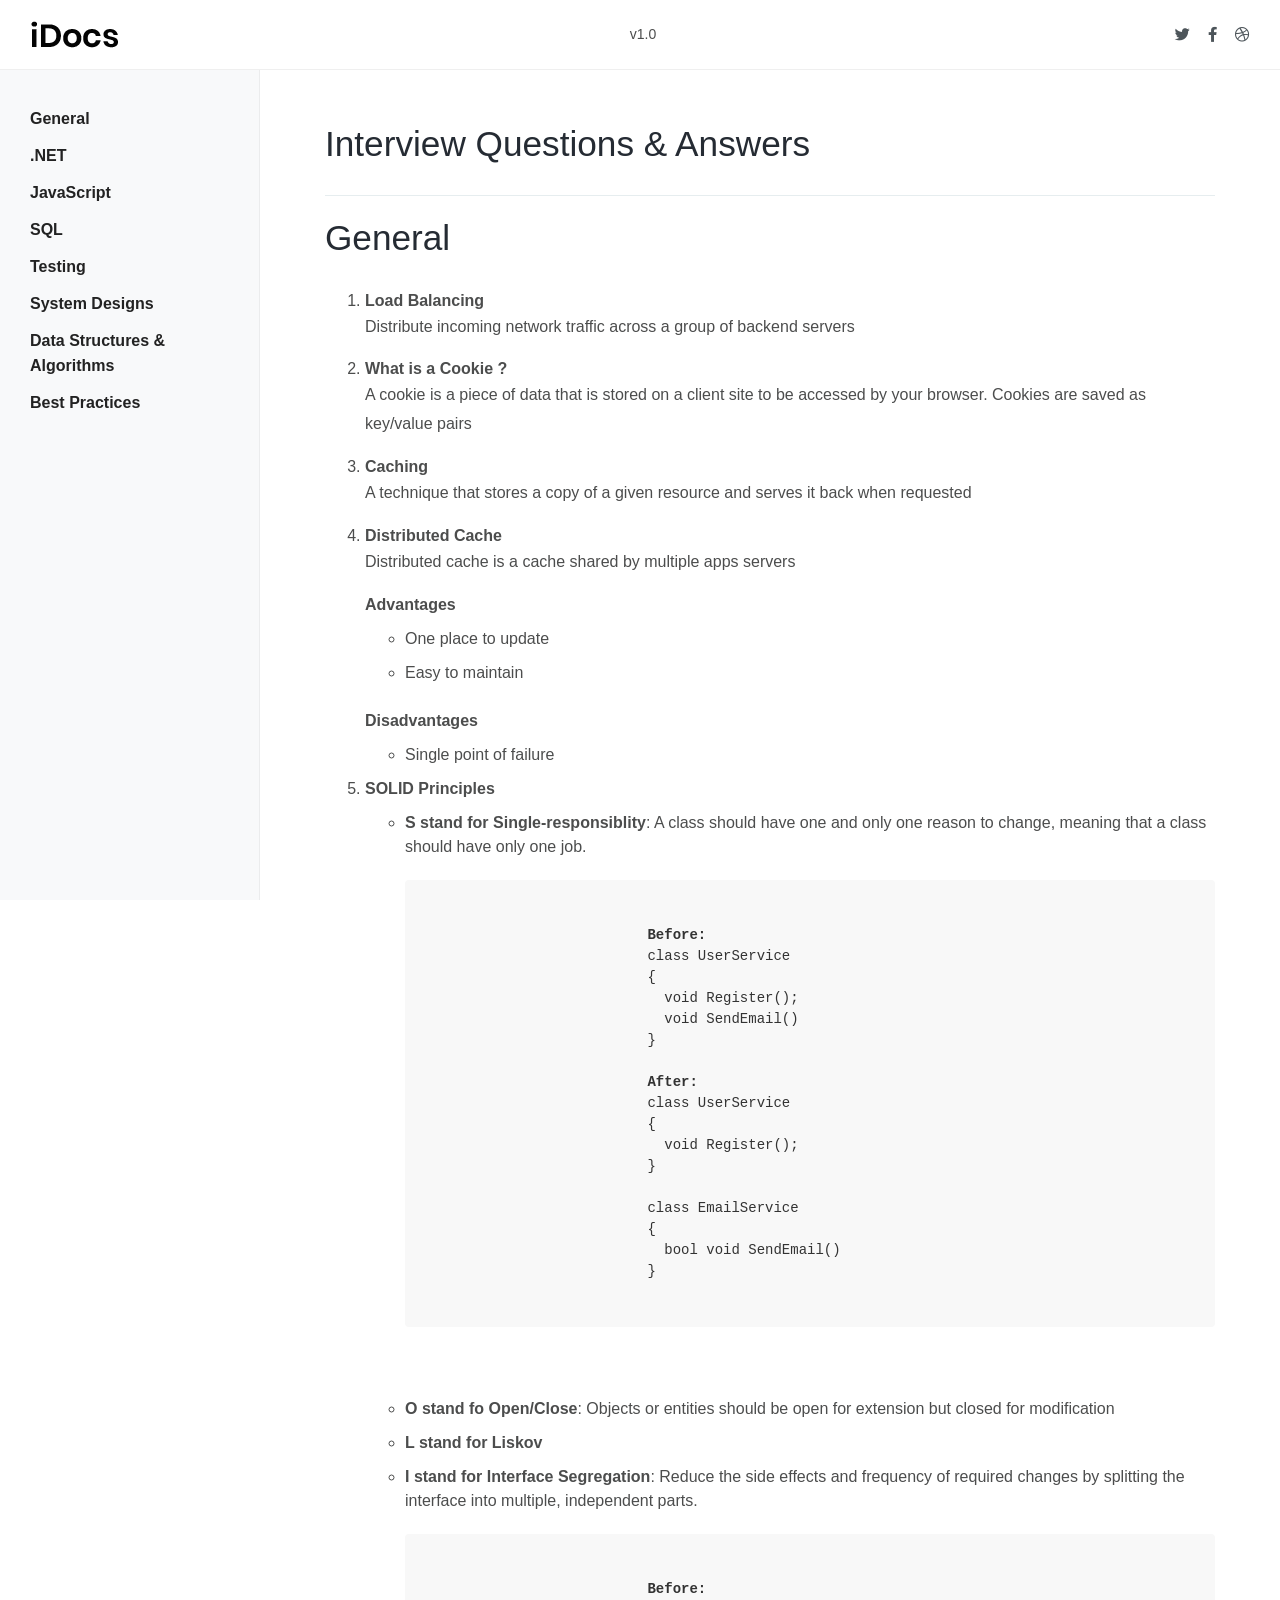
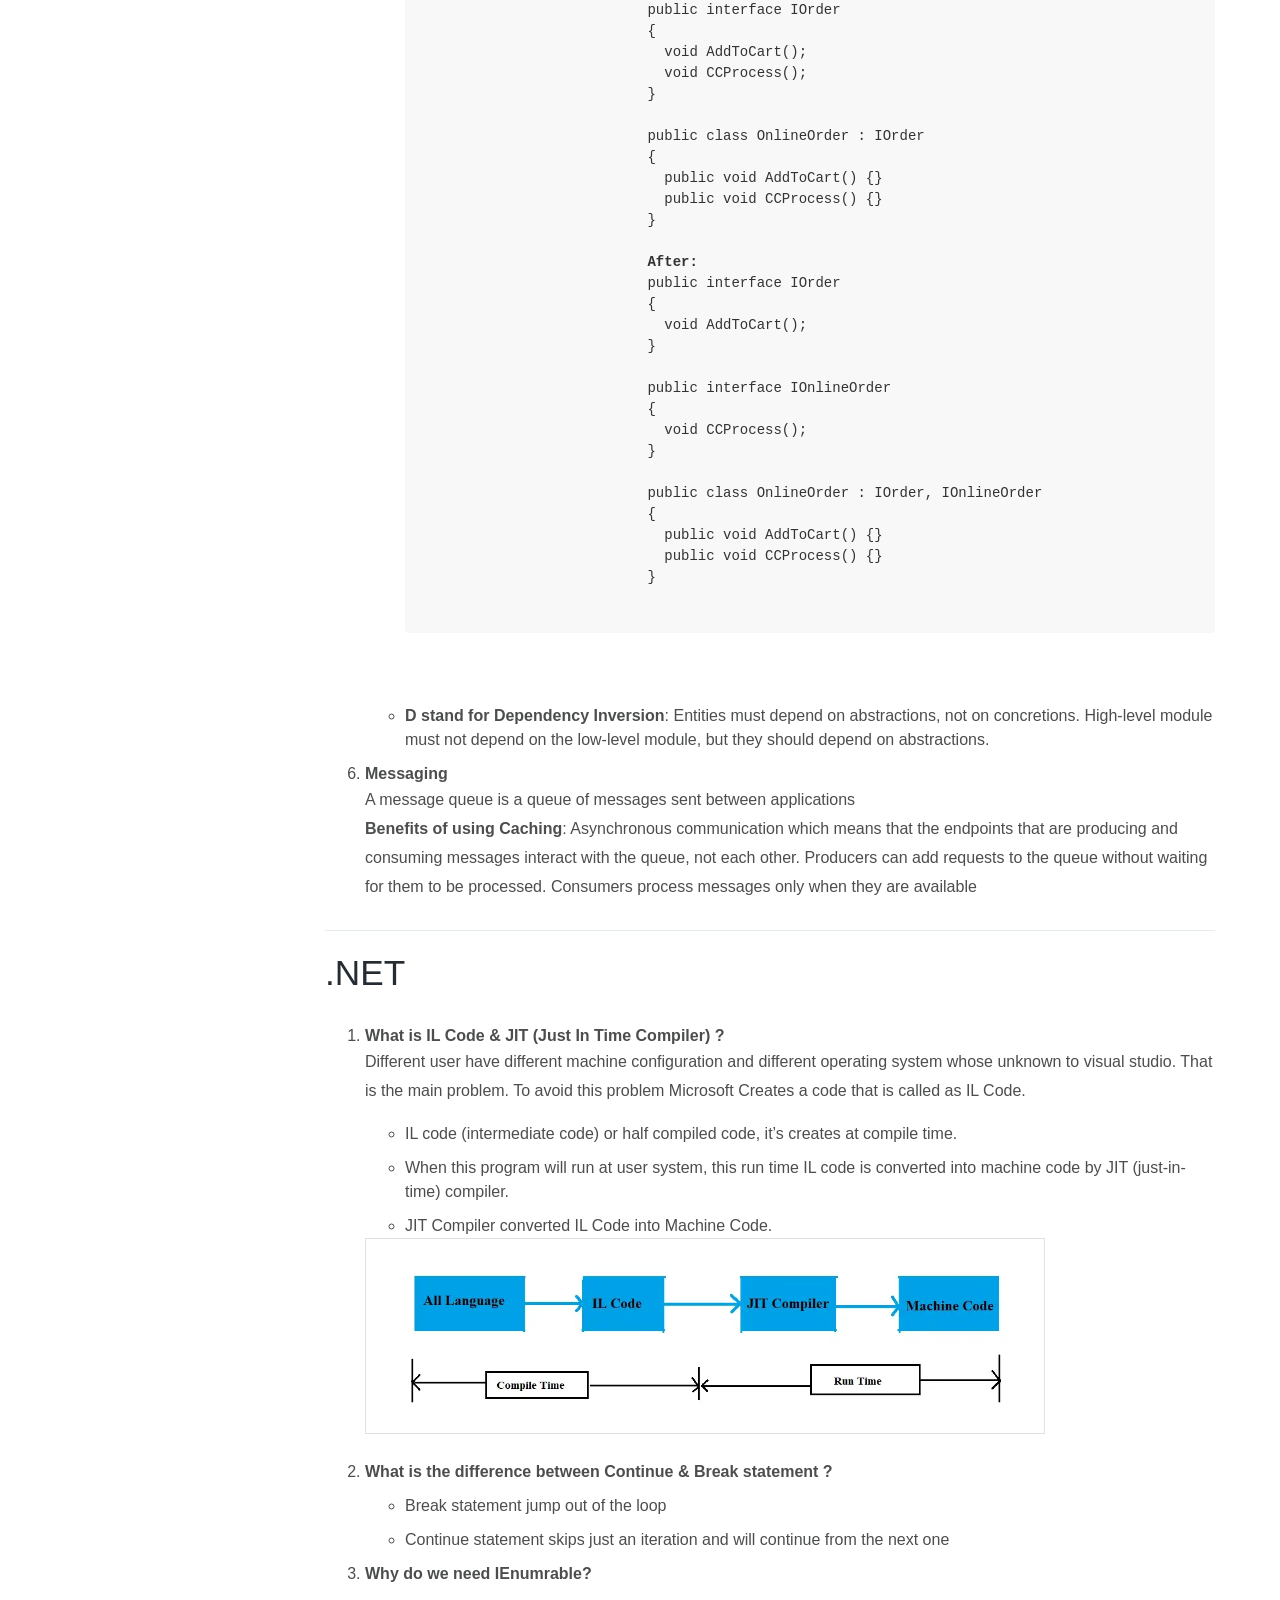
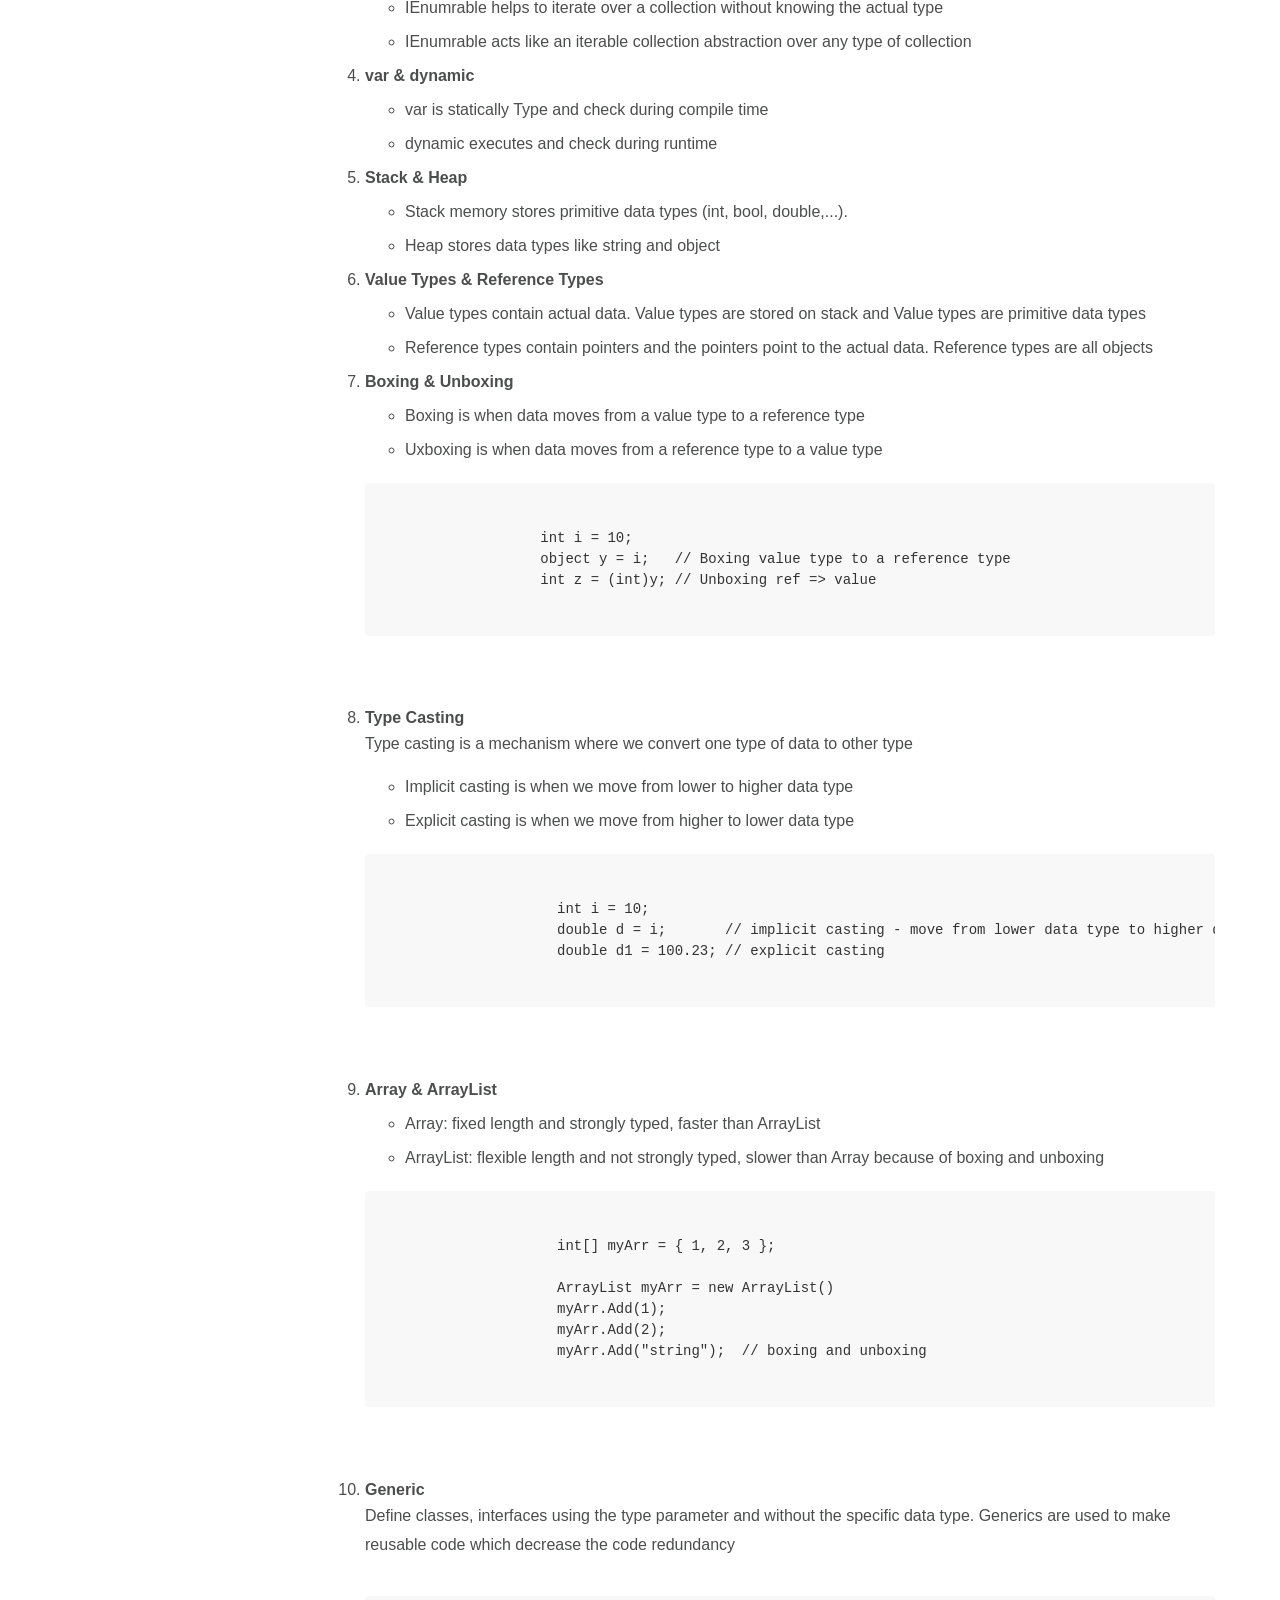
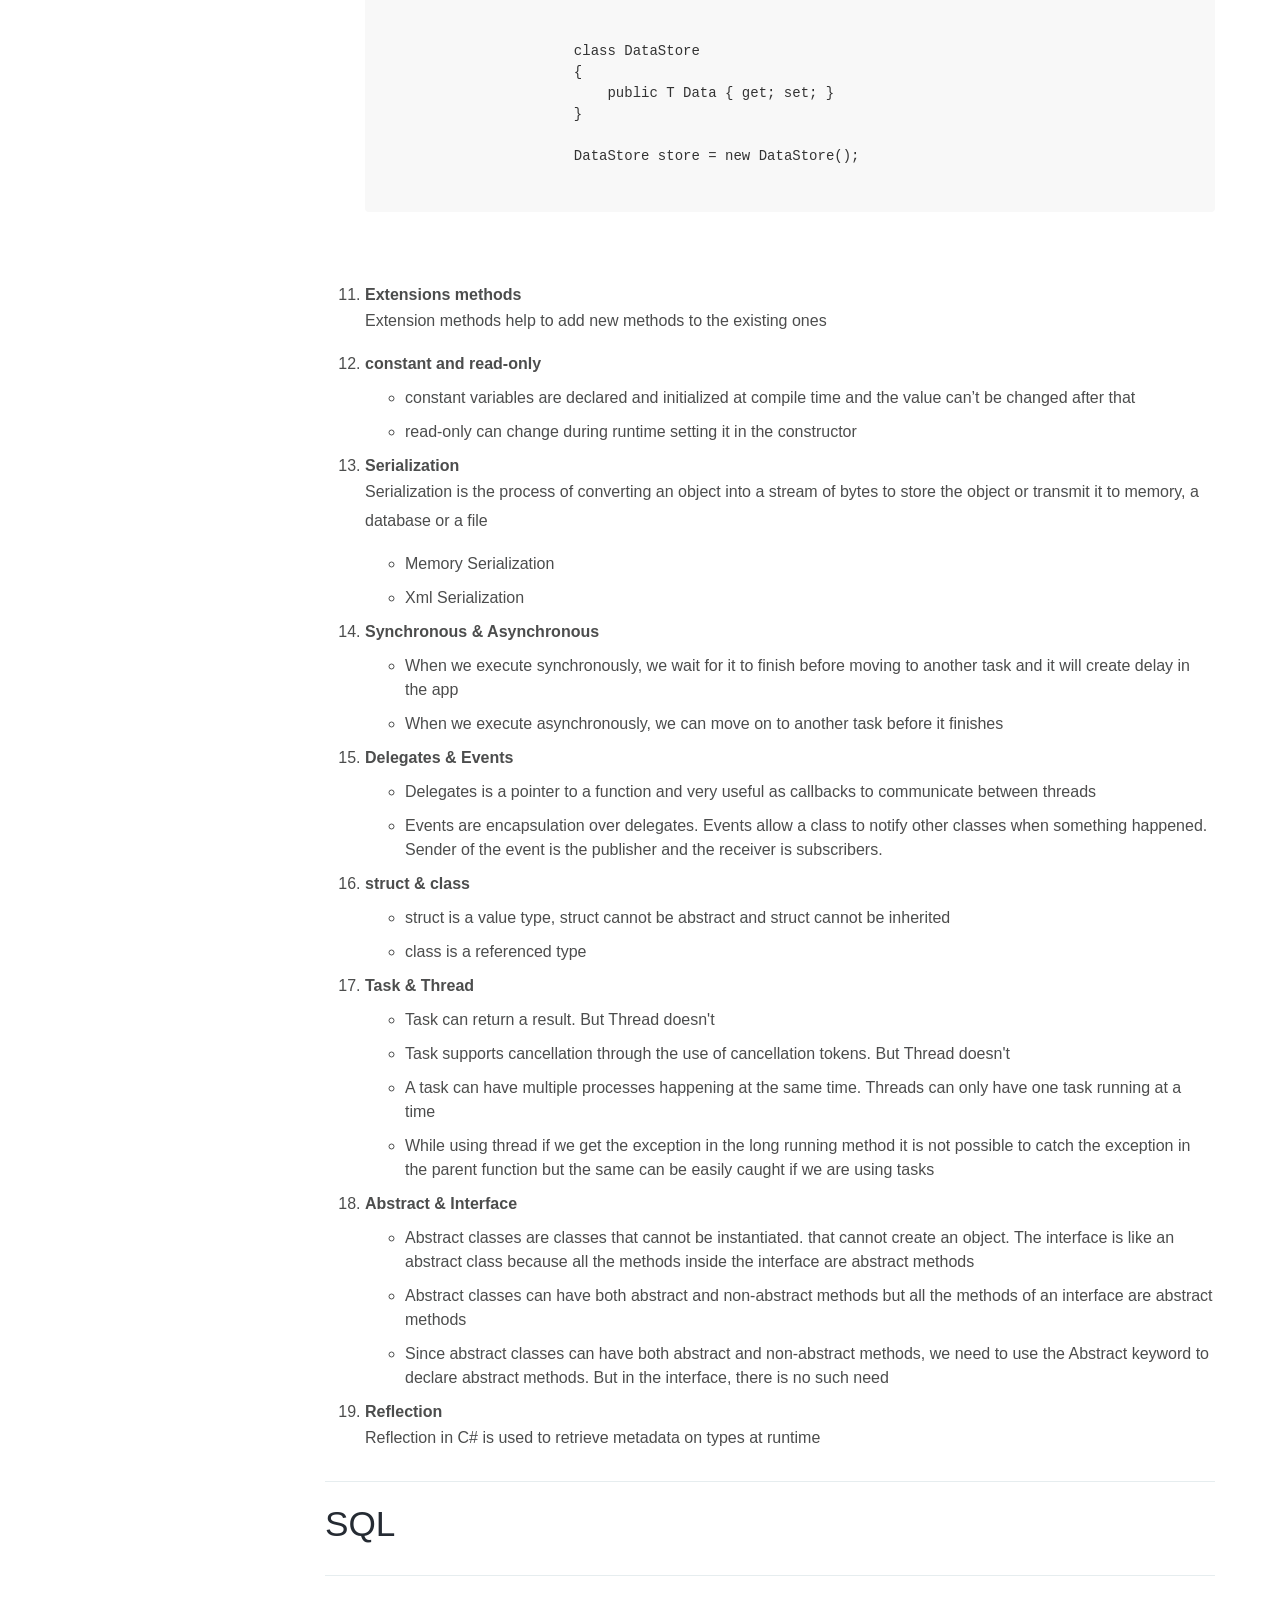
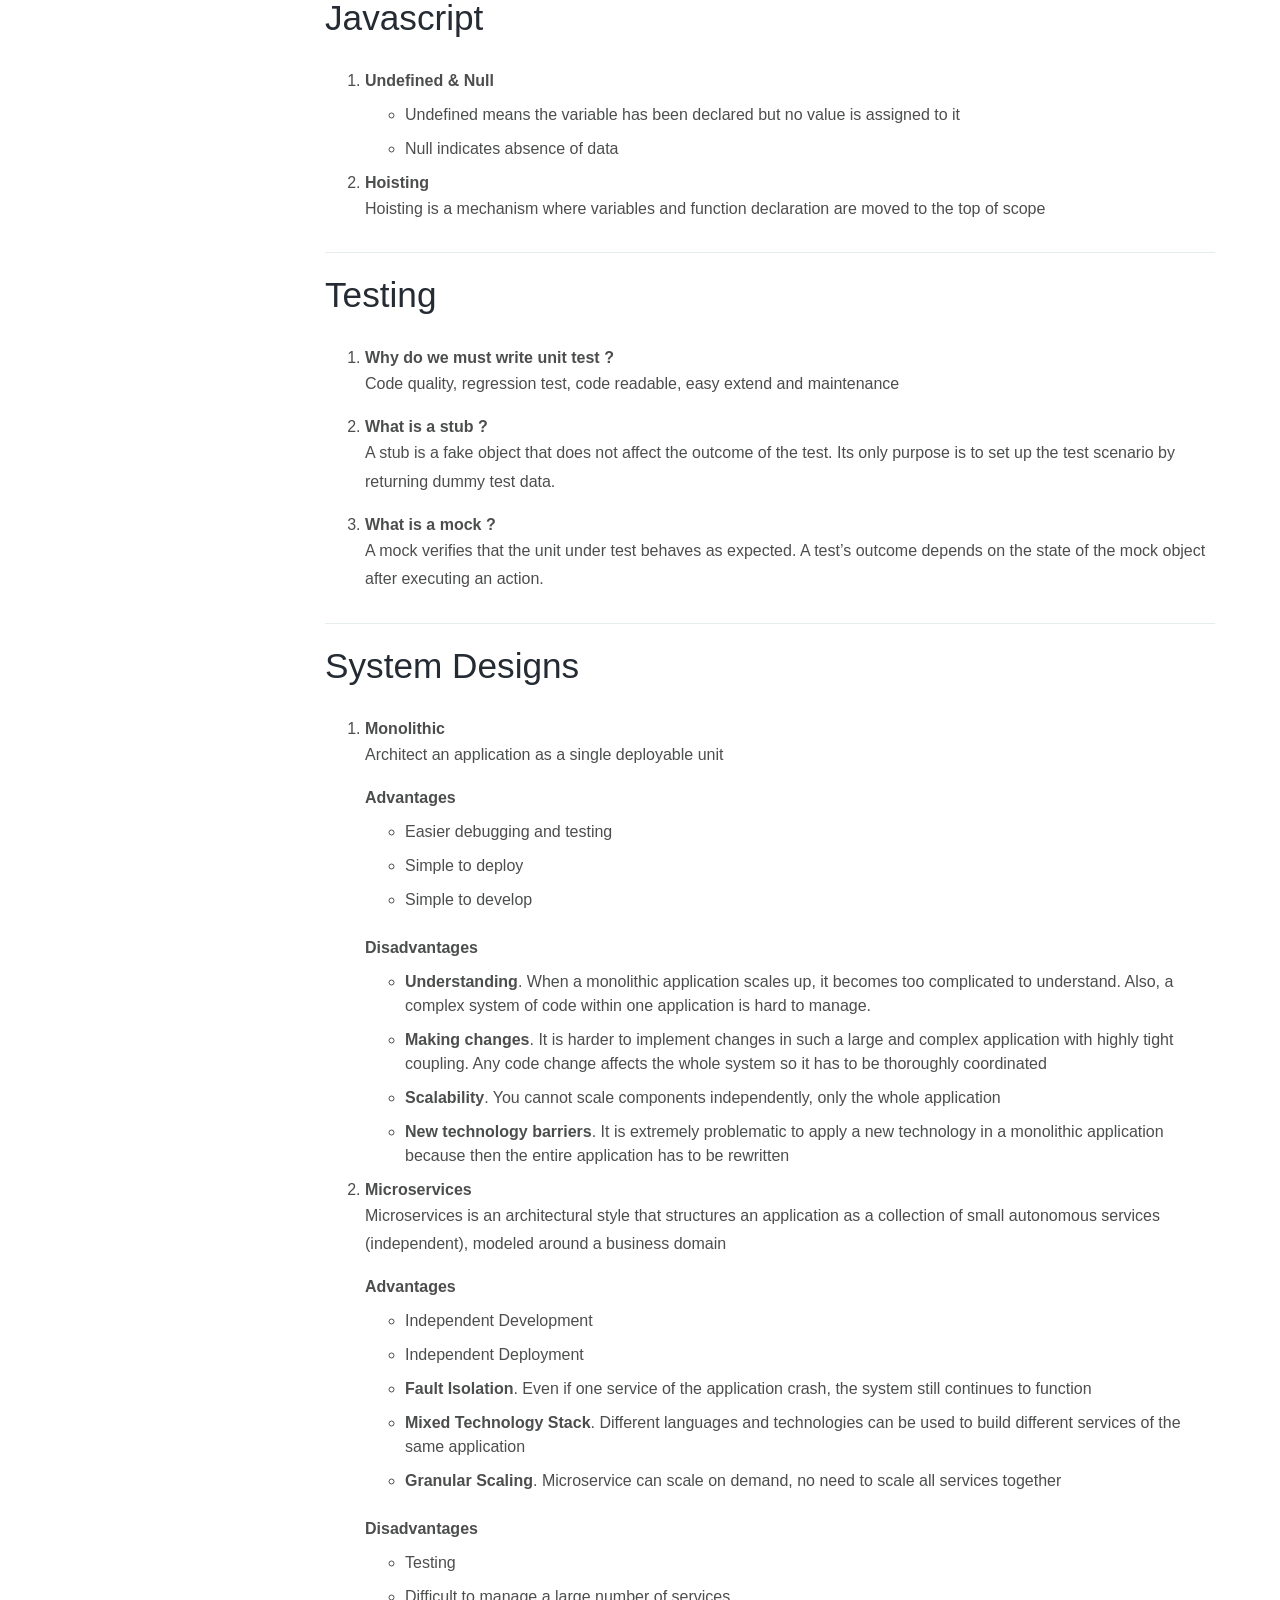
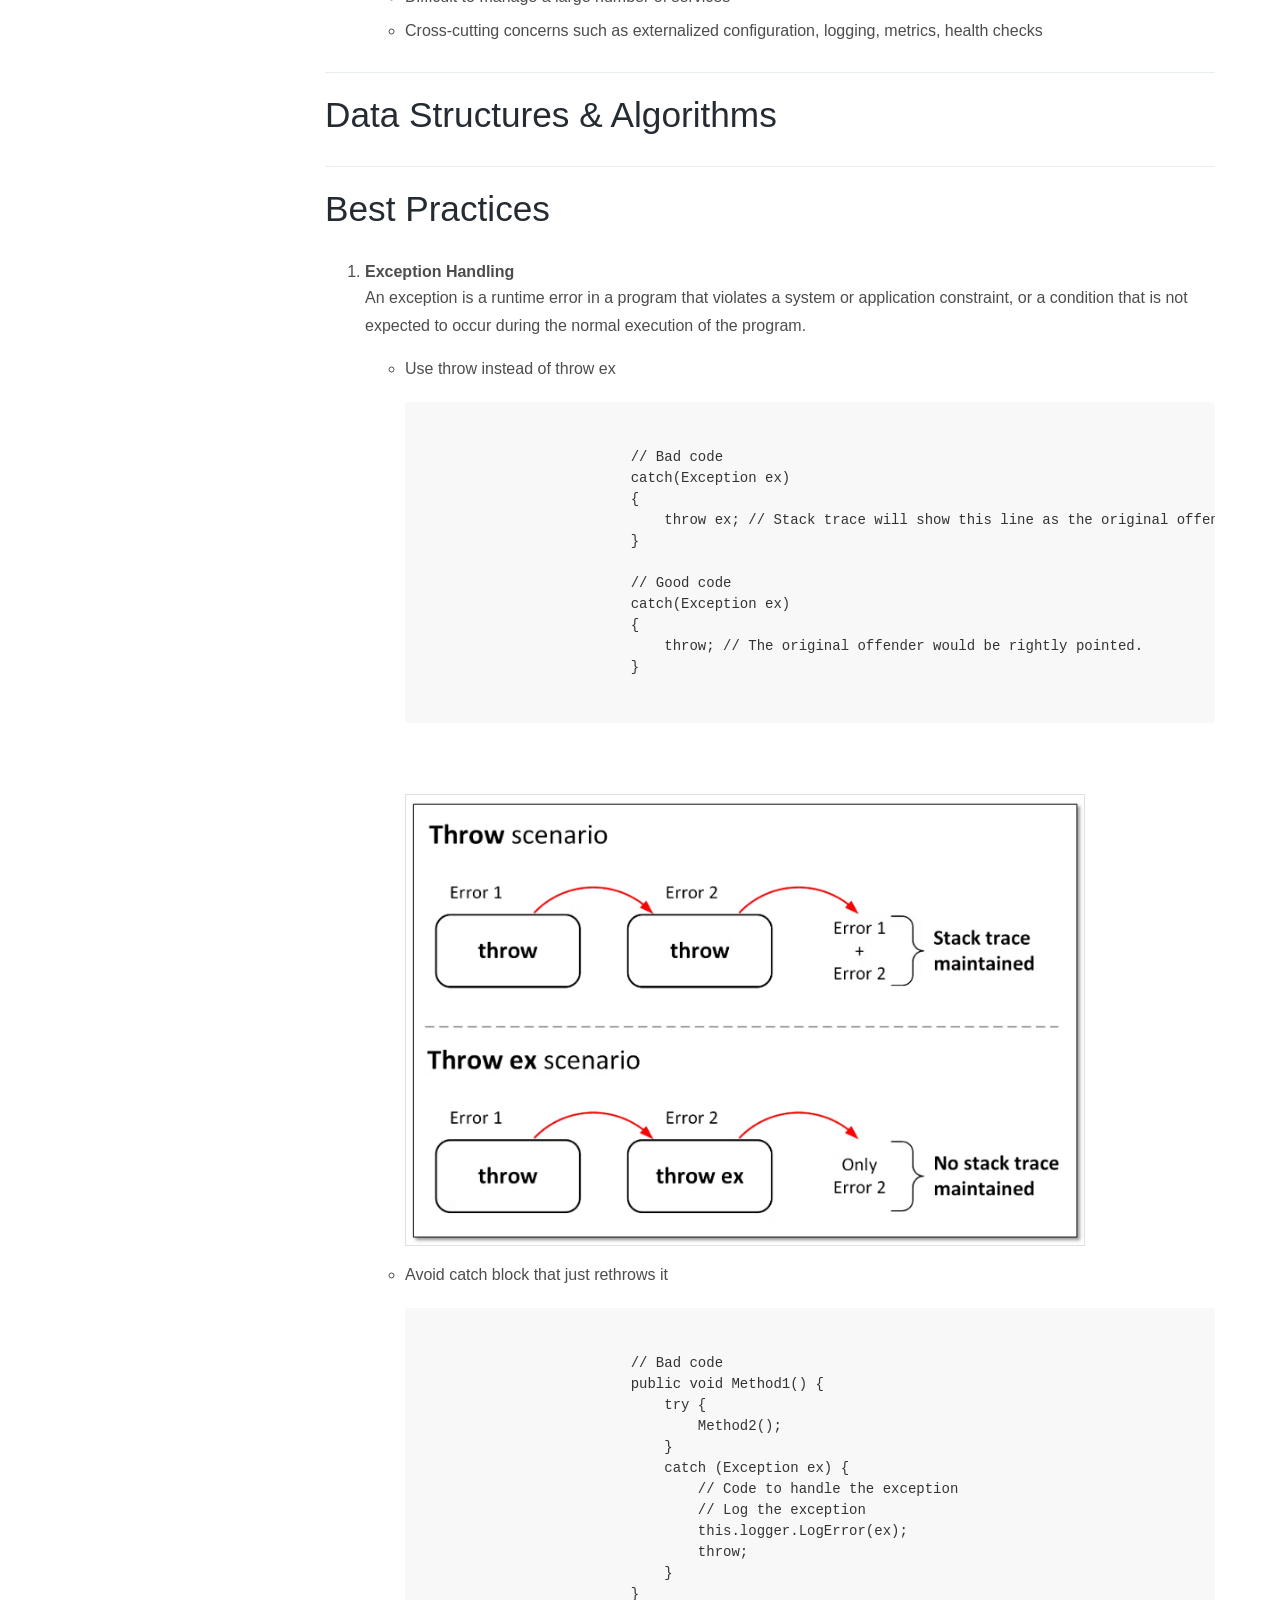
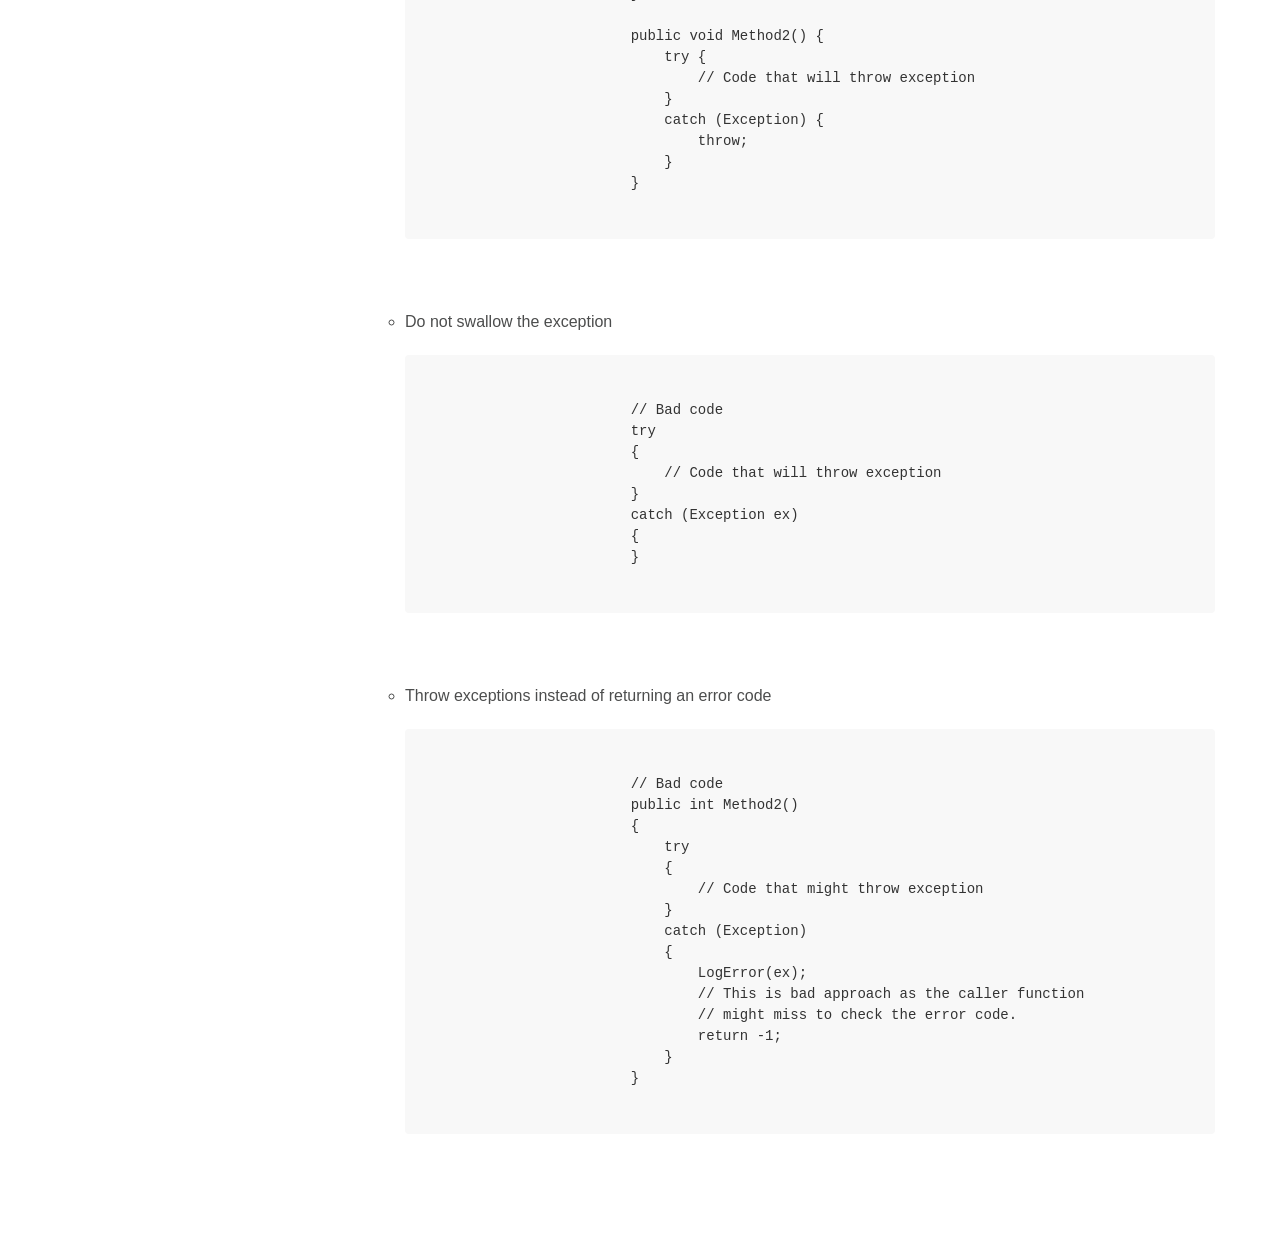
==== commit 4e3d4cc9: "..." ====
--- a/index.html
+++ b/index.html
@@ -122,6 +122,23 @@
                 <p>
                   A technique that stores a copy of a given resource and serves it back when requested
                 </p>
+              </li>
+              <li>
+                <strong>Distributed Cache</strong>
+                <p>
+                  Distributed cache is a cache shared by multiple apps servers
+                </p>
+                <strong>Advantages</strong>
+                <ul>
+                  <li>One place to update</li>
+                  <li>Easy to maintain</li>
+                </ul>
+                <br>
+                <strong>Disadvantages</strong>
+                <br>
+                <ul>
+                  <li>Single point of failure</li>
+                </ul>
               </li>
               <li>
                 <strong>SOLID Principles</strong>
@@ -306,7 +323,7 @@
               </li>
               <li>
                 <strong>Generic</strong>
-                <p>Define classes, interfaces  using the type parameter and without the specific data type</p>
+                <p>Define classes, interfaces  using the type parameter and without the specific data type. Generics are used to make reusable code which decrease the code redundancy</p>
                 <pre>
                   <code class="language-html">
                       class DataStore<T>
@@ -422,6 +439,18 @@
               <li>
                 <strong>Why do we must write unit test ?</strong>
                 <p>Code quality, regression test, code readable, easy extend and maintenance</p>
+              </li>
+              <li>
+                <strong>What is a stub ?</strong>
+                <p>
+                  A stub is a fake object that does not affect the outcome of the test. Its only purpose is to set up the test scenario by returning dummy test data.
+                </p>
+              </li>
+              <li>
+                <strong>What is a mock ?</strong>
+                <p>
+                  A mock verifies that the unit under test behaves as expected. A test’s outcome depends on the state of the mock object after executing an action.
+                </p>
               </li>
             </ol>
           </section>
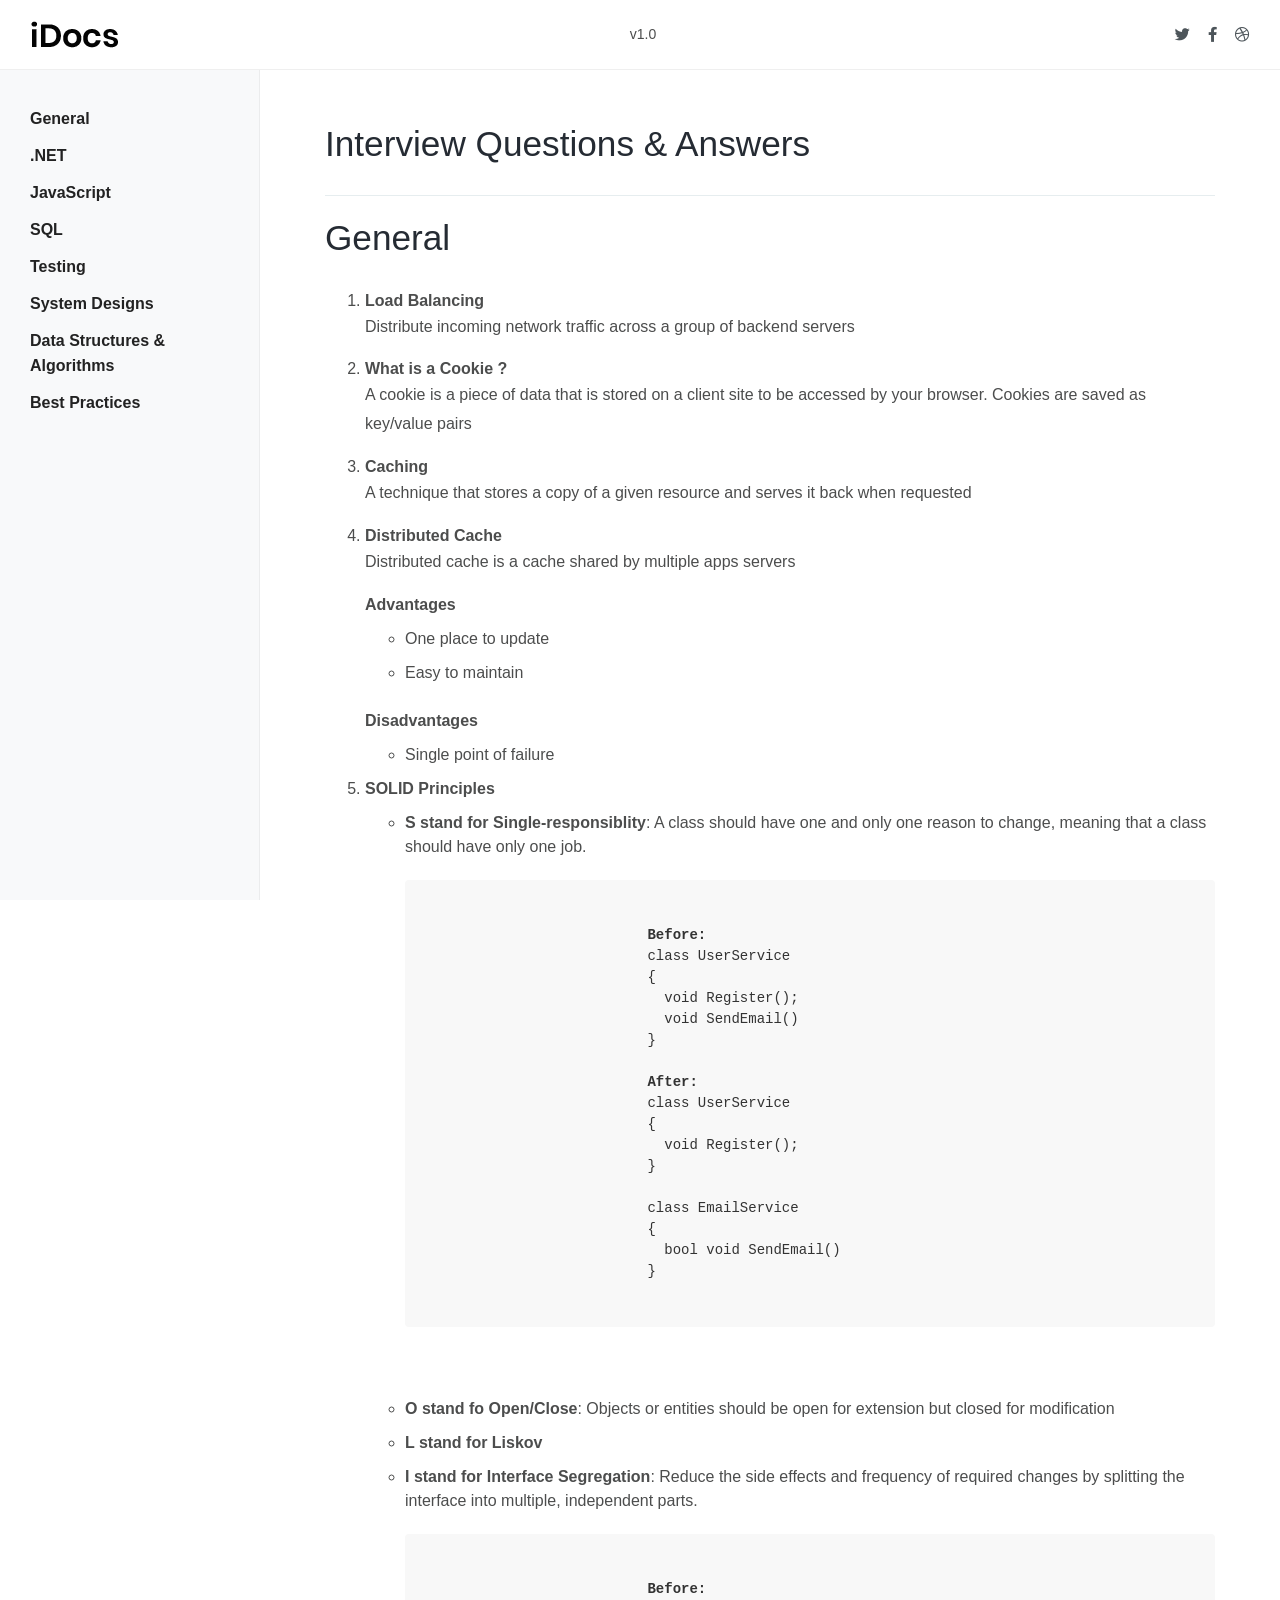
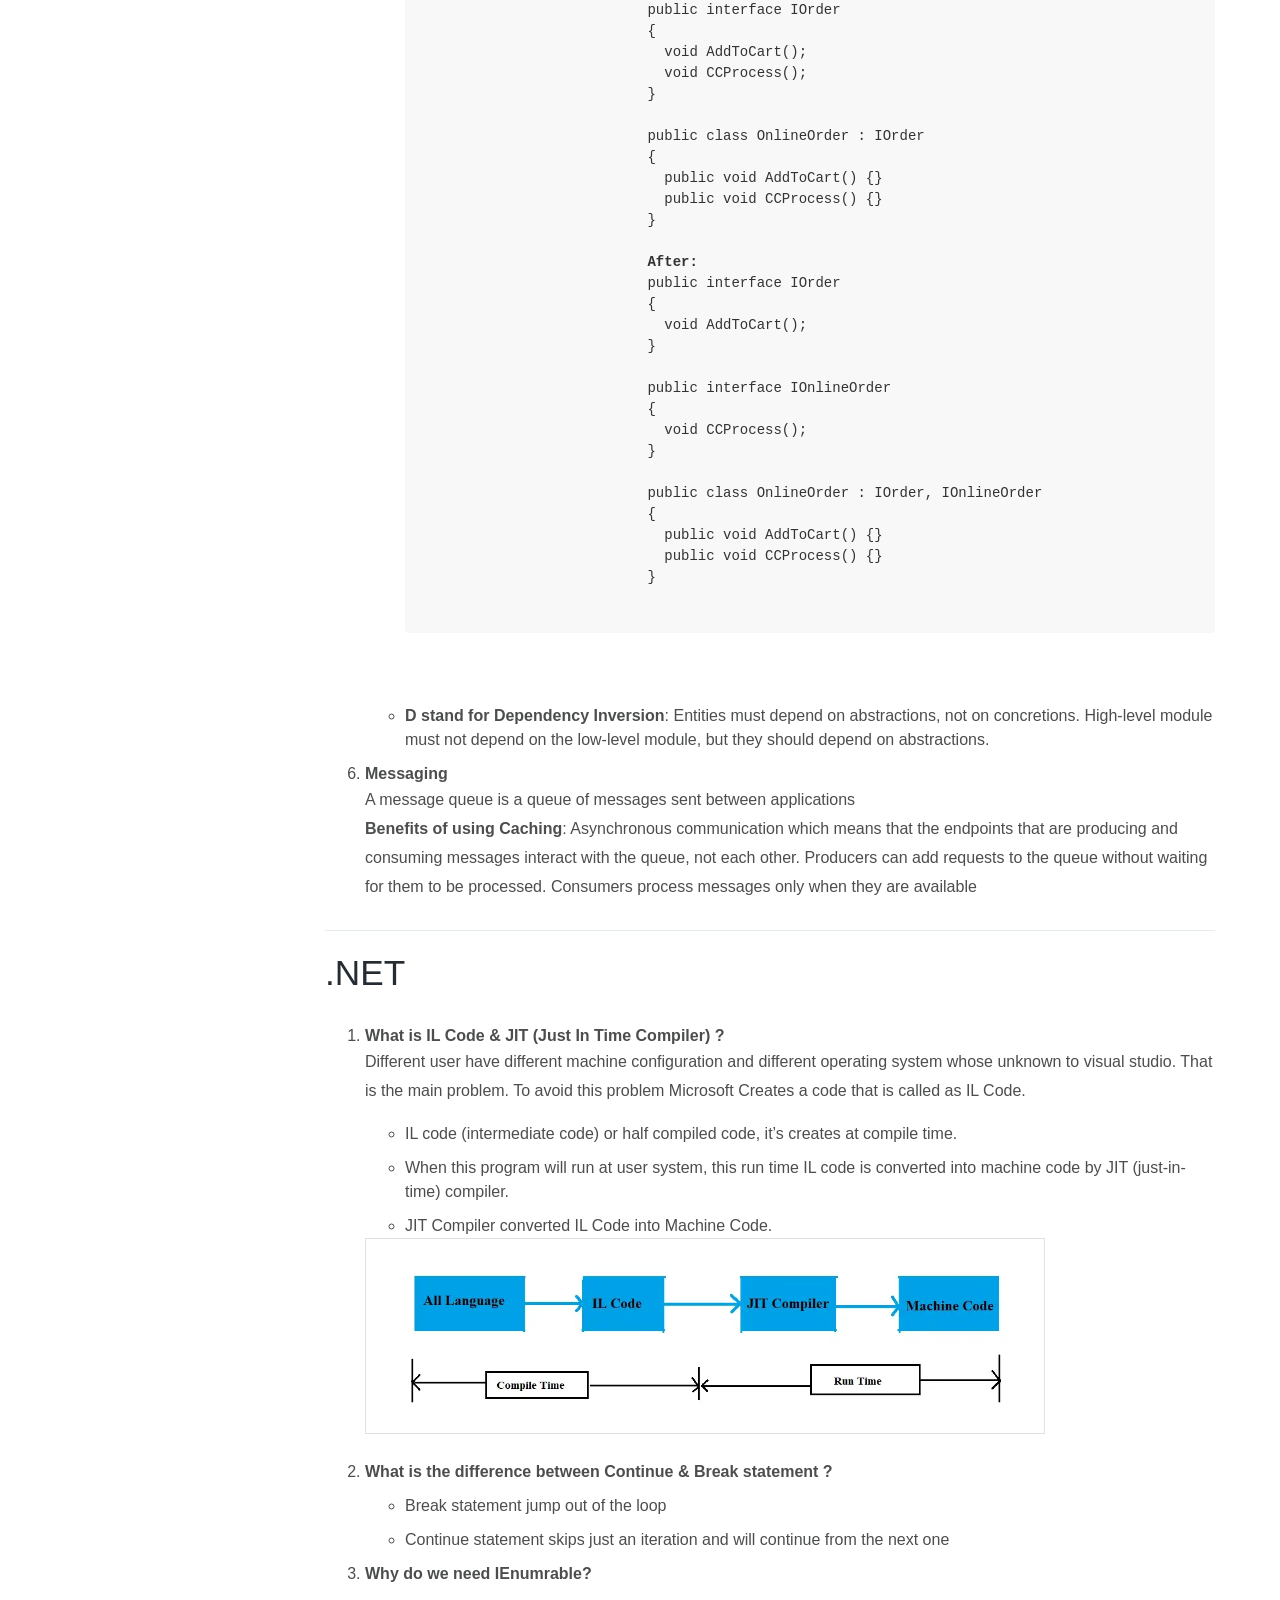
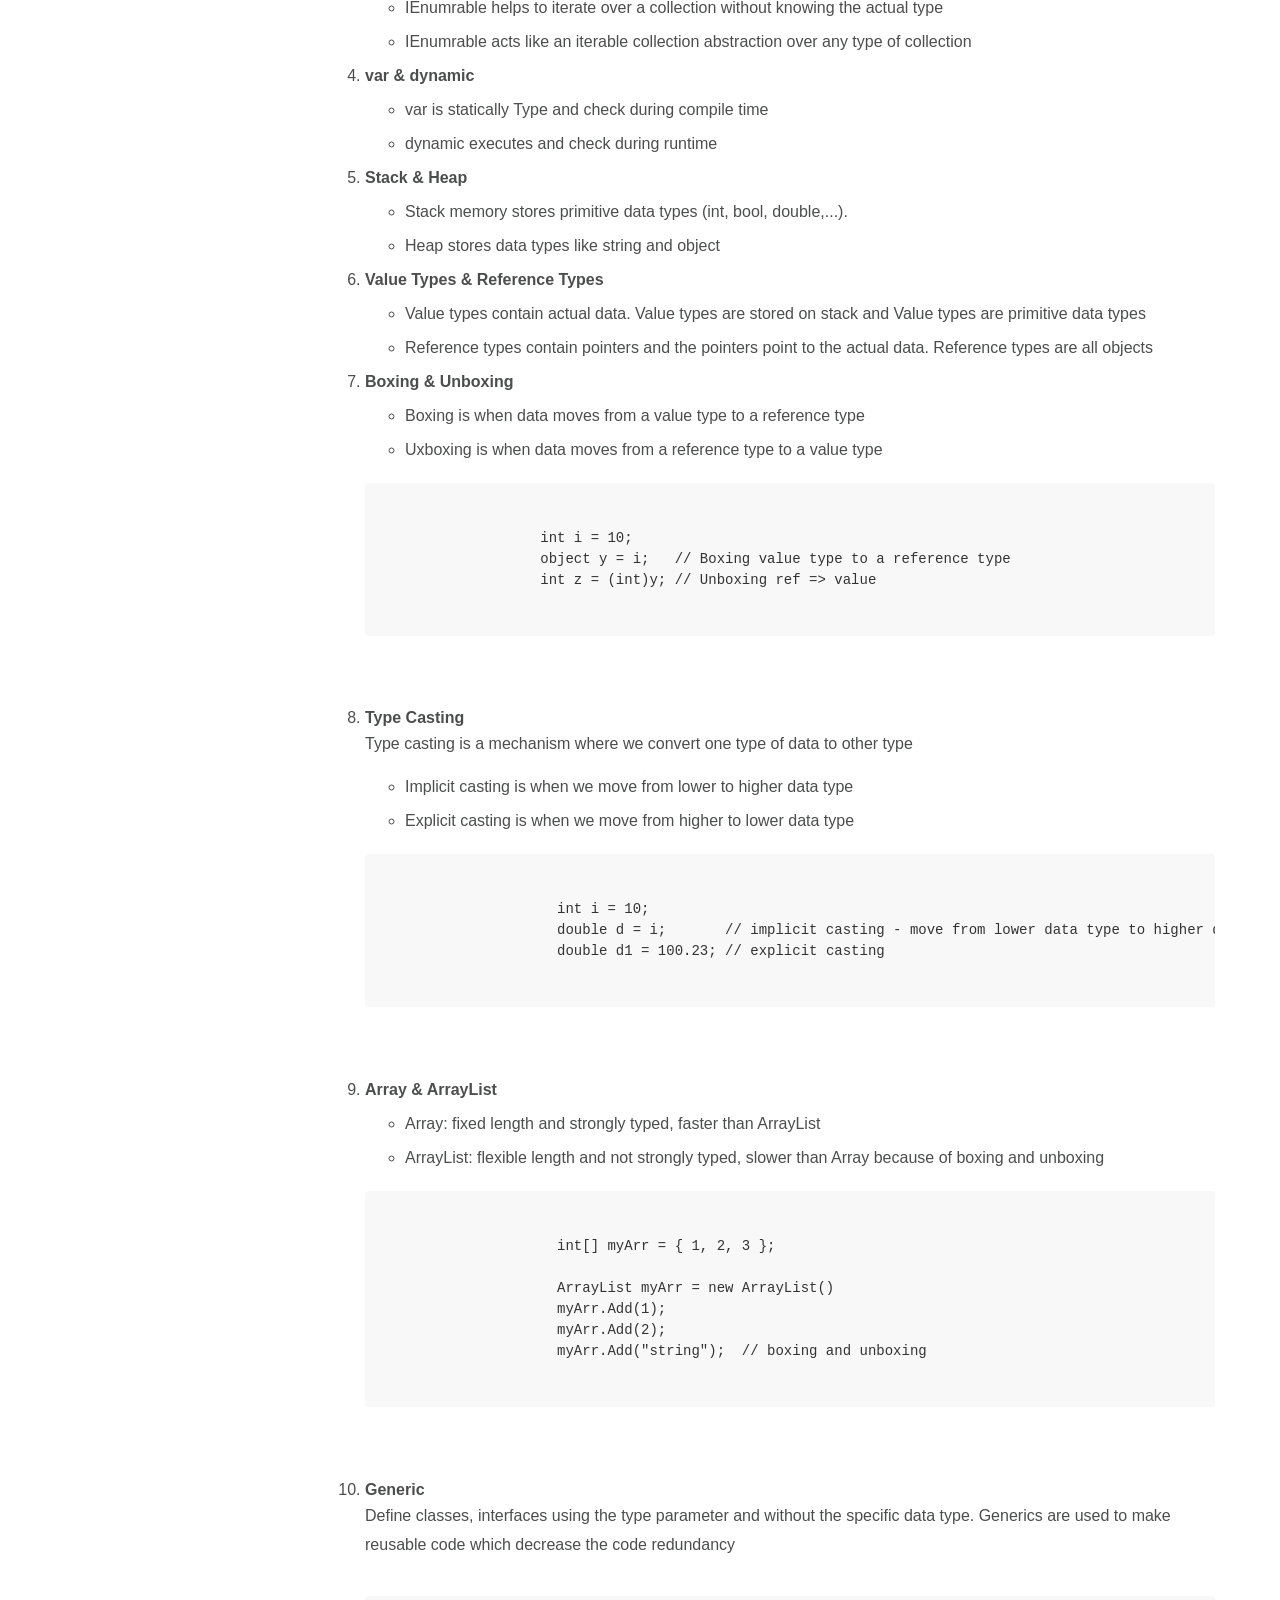
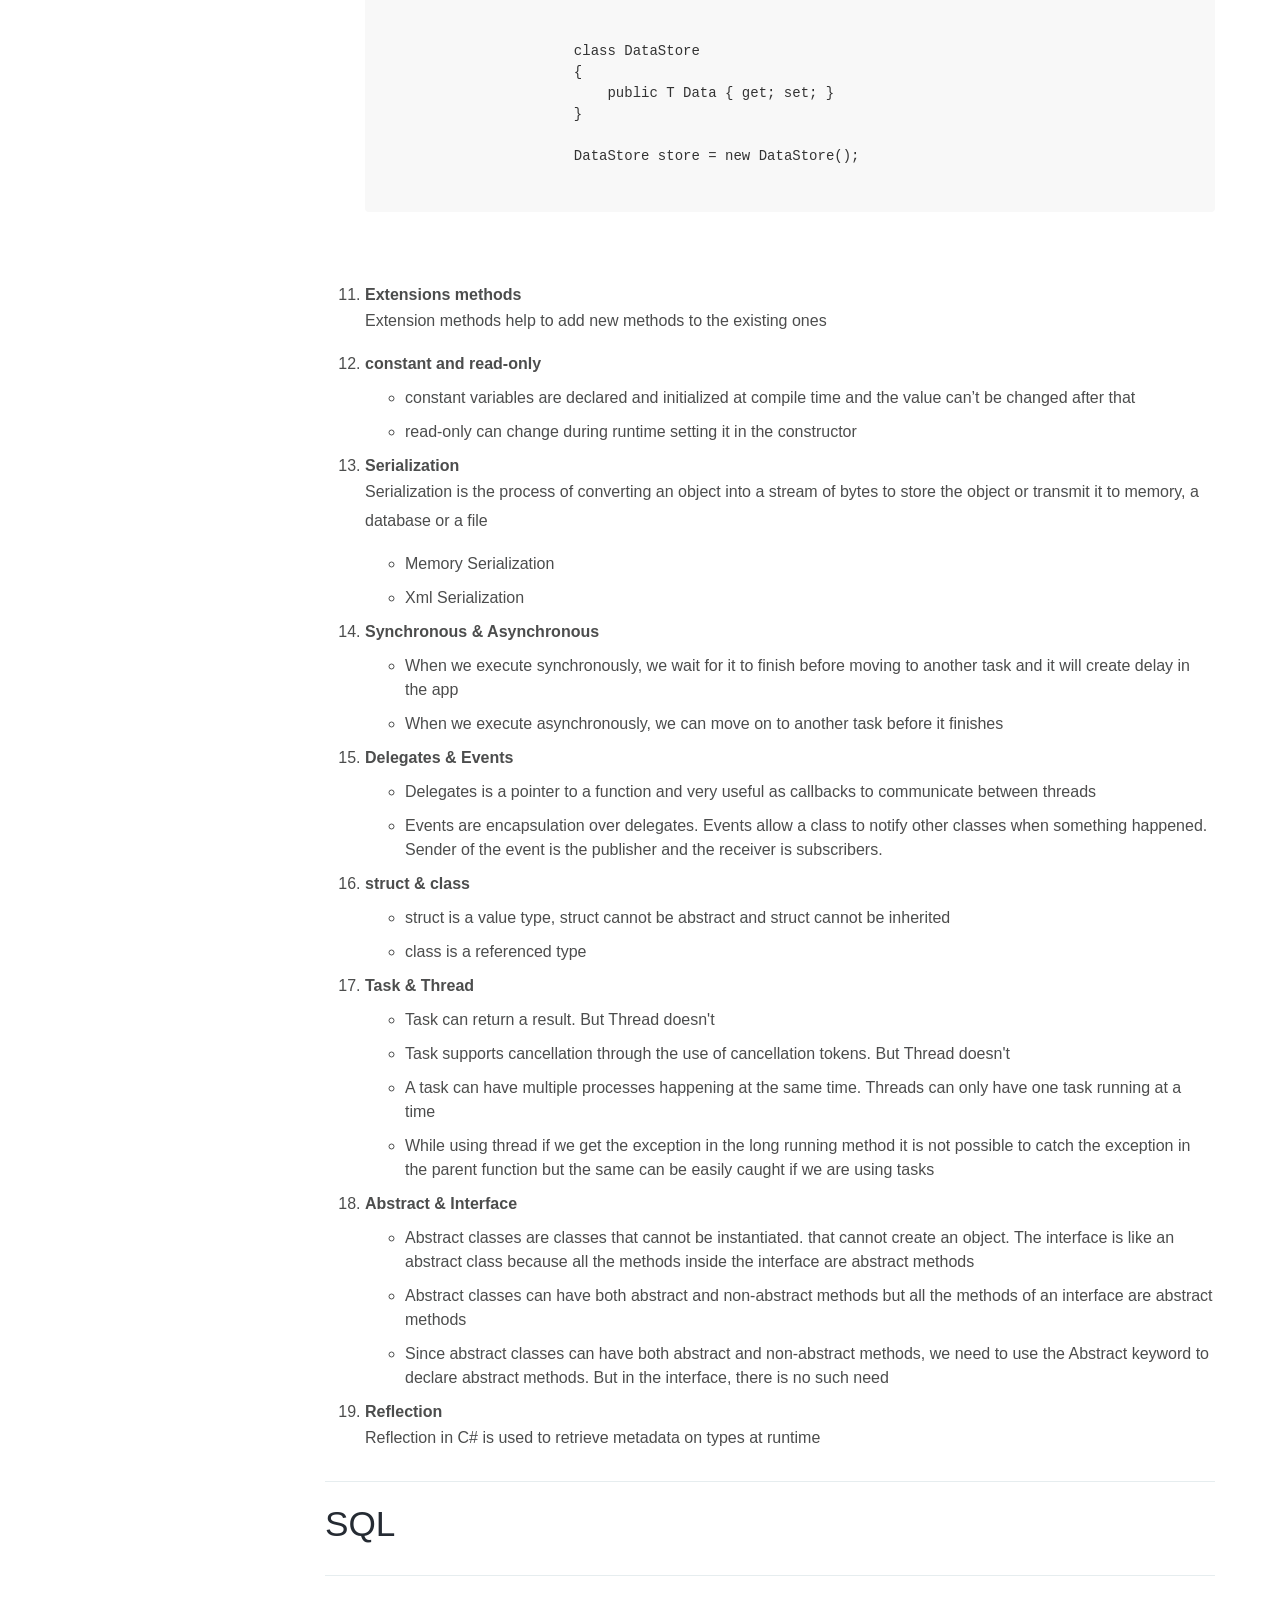
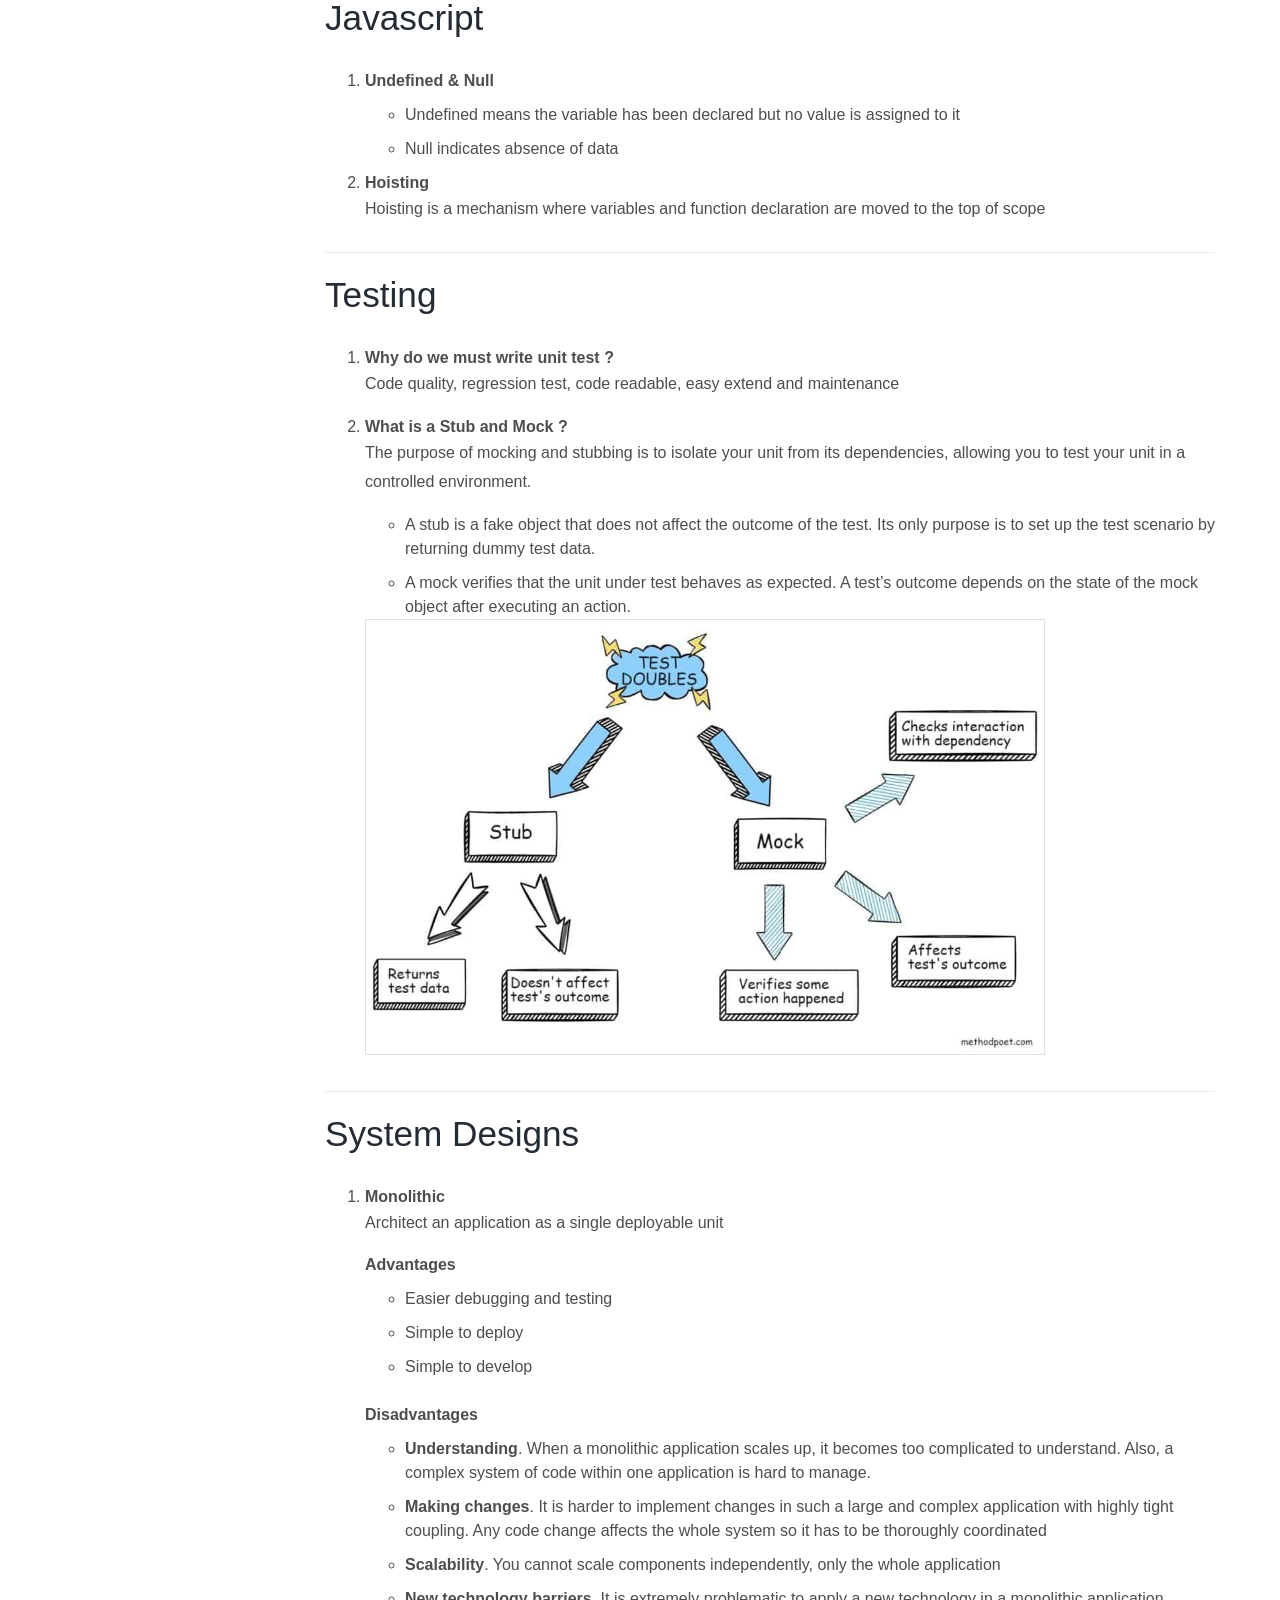
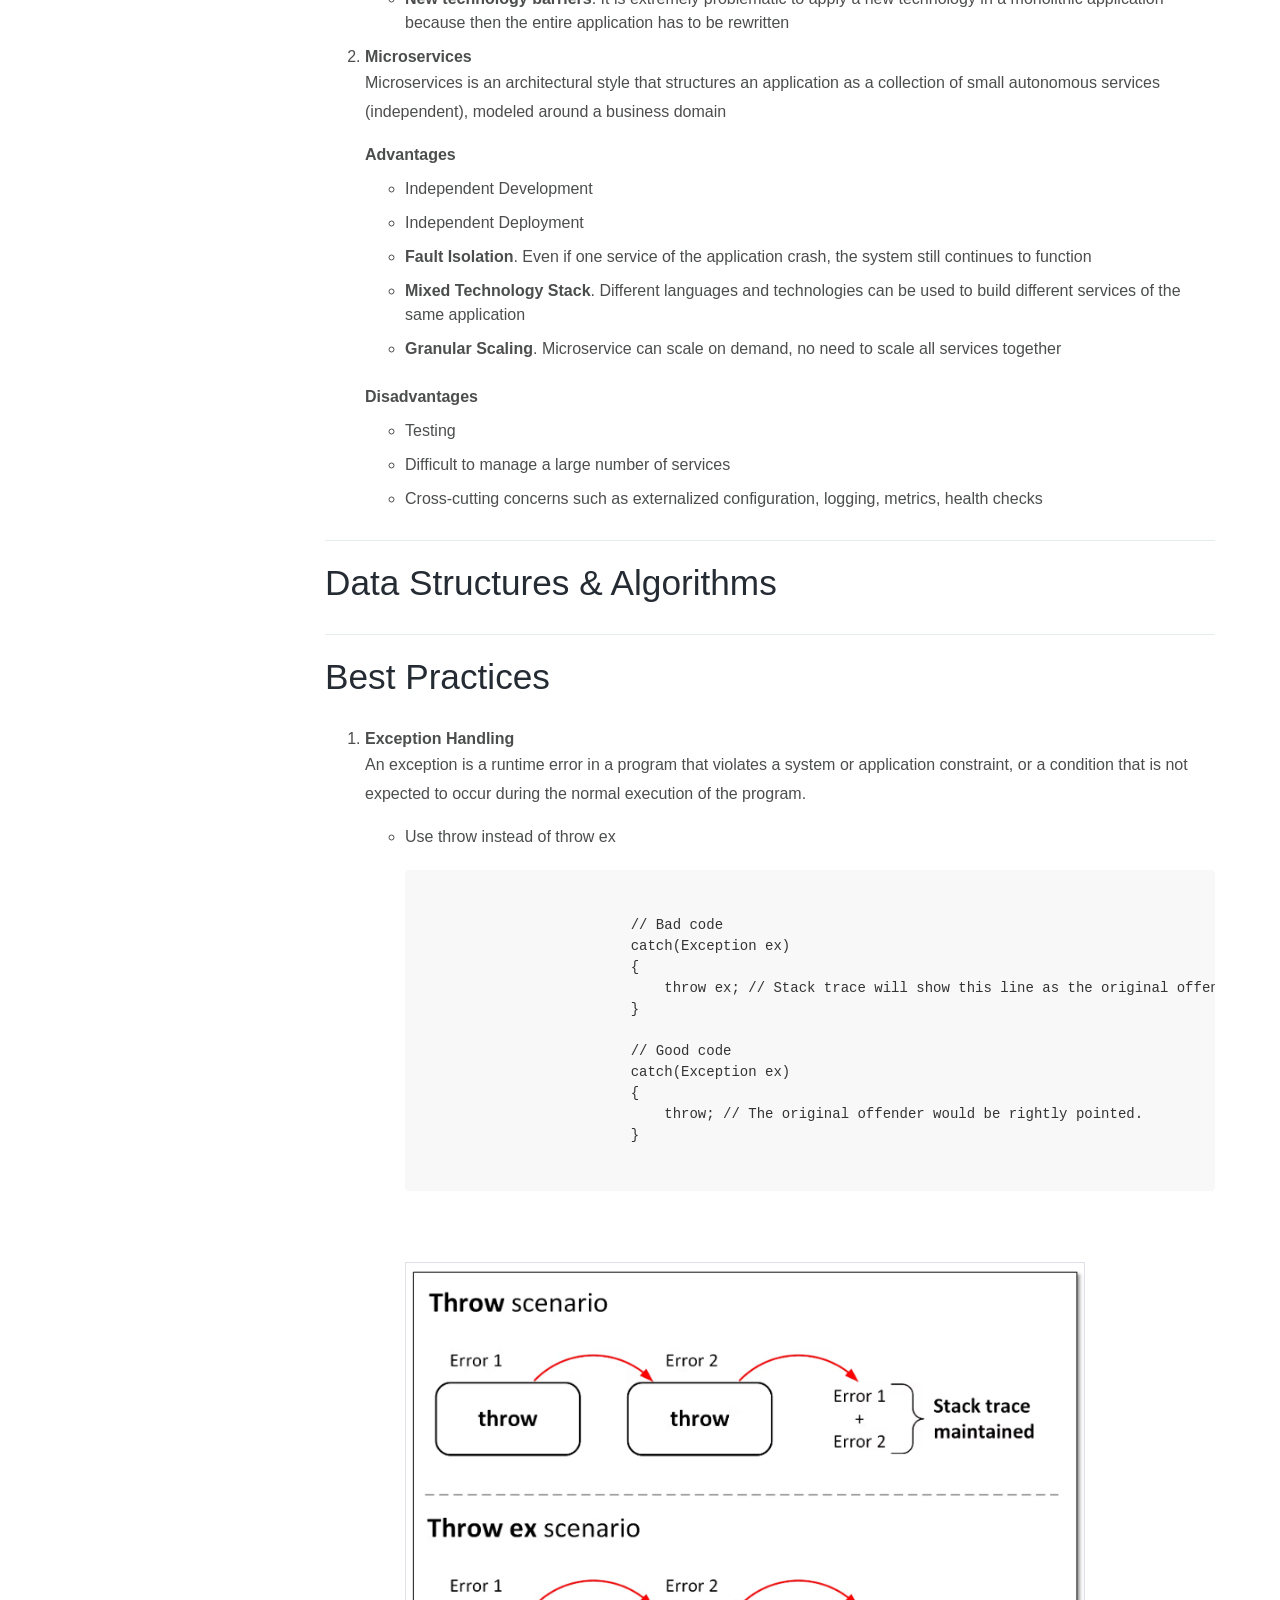
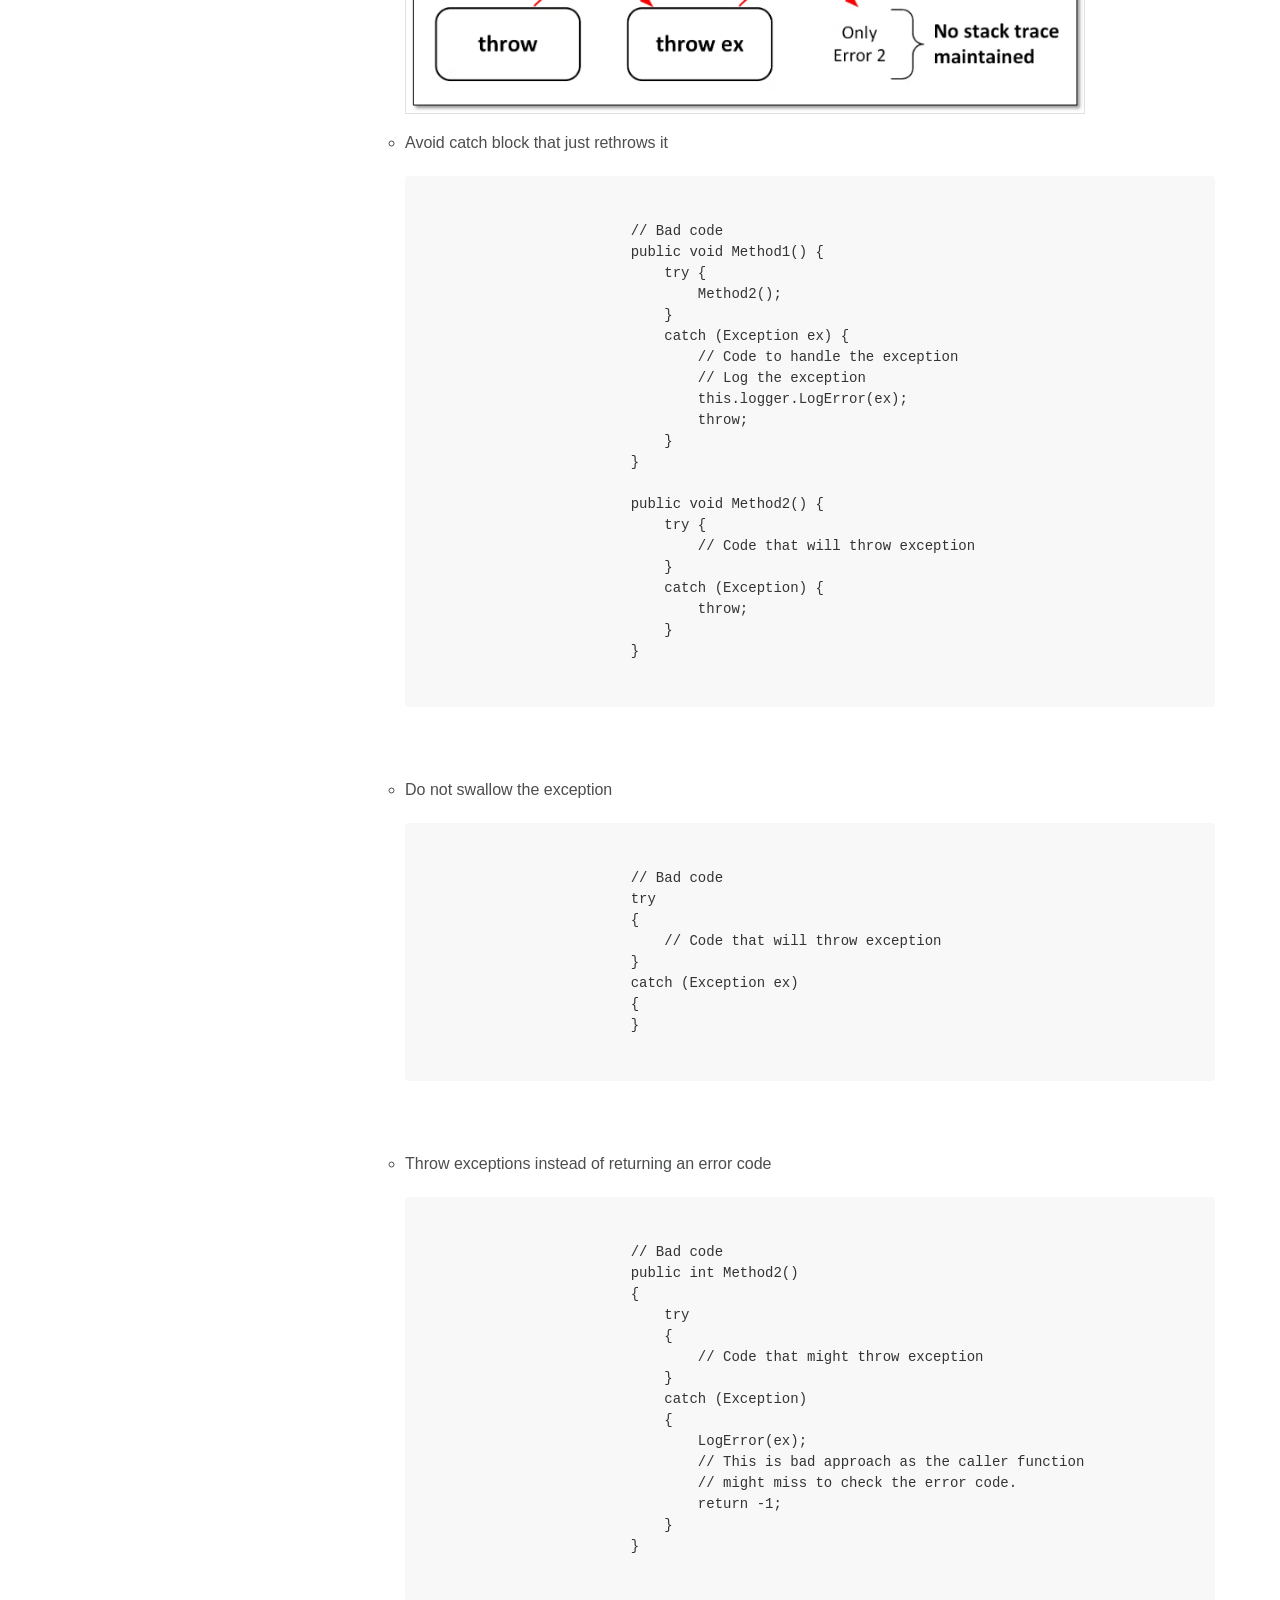
==== commit f1144512: "..." ====
--- a/index.html
+++ b/index.html
@@ -441,16 +441,15 @@
                 <p>Code quality, regression test, code readable, easy extend and maintenance</p>
               </li>
               <li>
-                <strong>What is a stub ?</strong>
-                <p>
-                  A stub is a fake object that does not affect the outcome of the test. Its only purpose is to set up the test scenario by returning dummy test data.
-                </p>
-              </li>
-              <li>
-                <strong>What is a mock ?</strong>
-                <p>
-                  A mock verifies that the unit under test behaves as expected. A test’s outcome depends on the state of the mock object after executing an action.
-                </p>
+                <strong>What is a Stub and Mock ?</strong>
+                <p>
+                  The purpose of mocking and stubbing is to isolate your unit from its dependencies, allowing you to test your unit in a controlled environment.
+                </p>
+                <ul>
+                  <li>A stub is a fake object that does not affect the outcome of the test. Its only purpose is to set up the test scenario by returning dummy test data.</li>
+                  <li>A mock verifies that the unit under test behaves as expected. A test’s outcome depends on the state of the mock object after executing an action.</li>
+                </ul>
+                <img class="img-fluid border" src="assets/images/stub_vs_mock-1024x656.jpg" width="680">
               </li>
             </ol>
           </section>
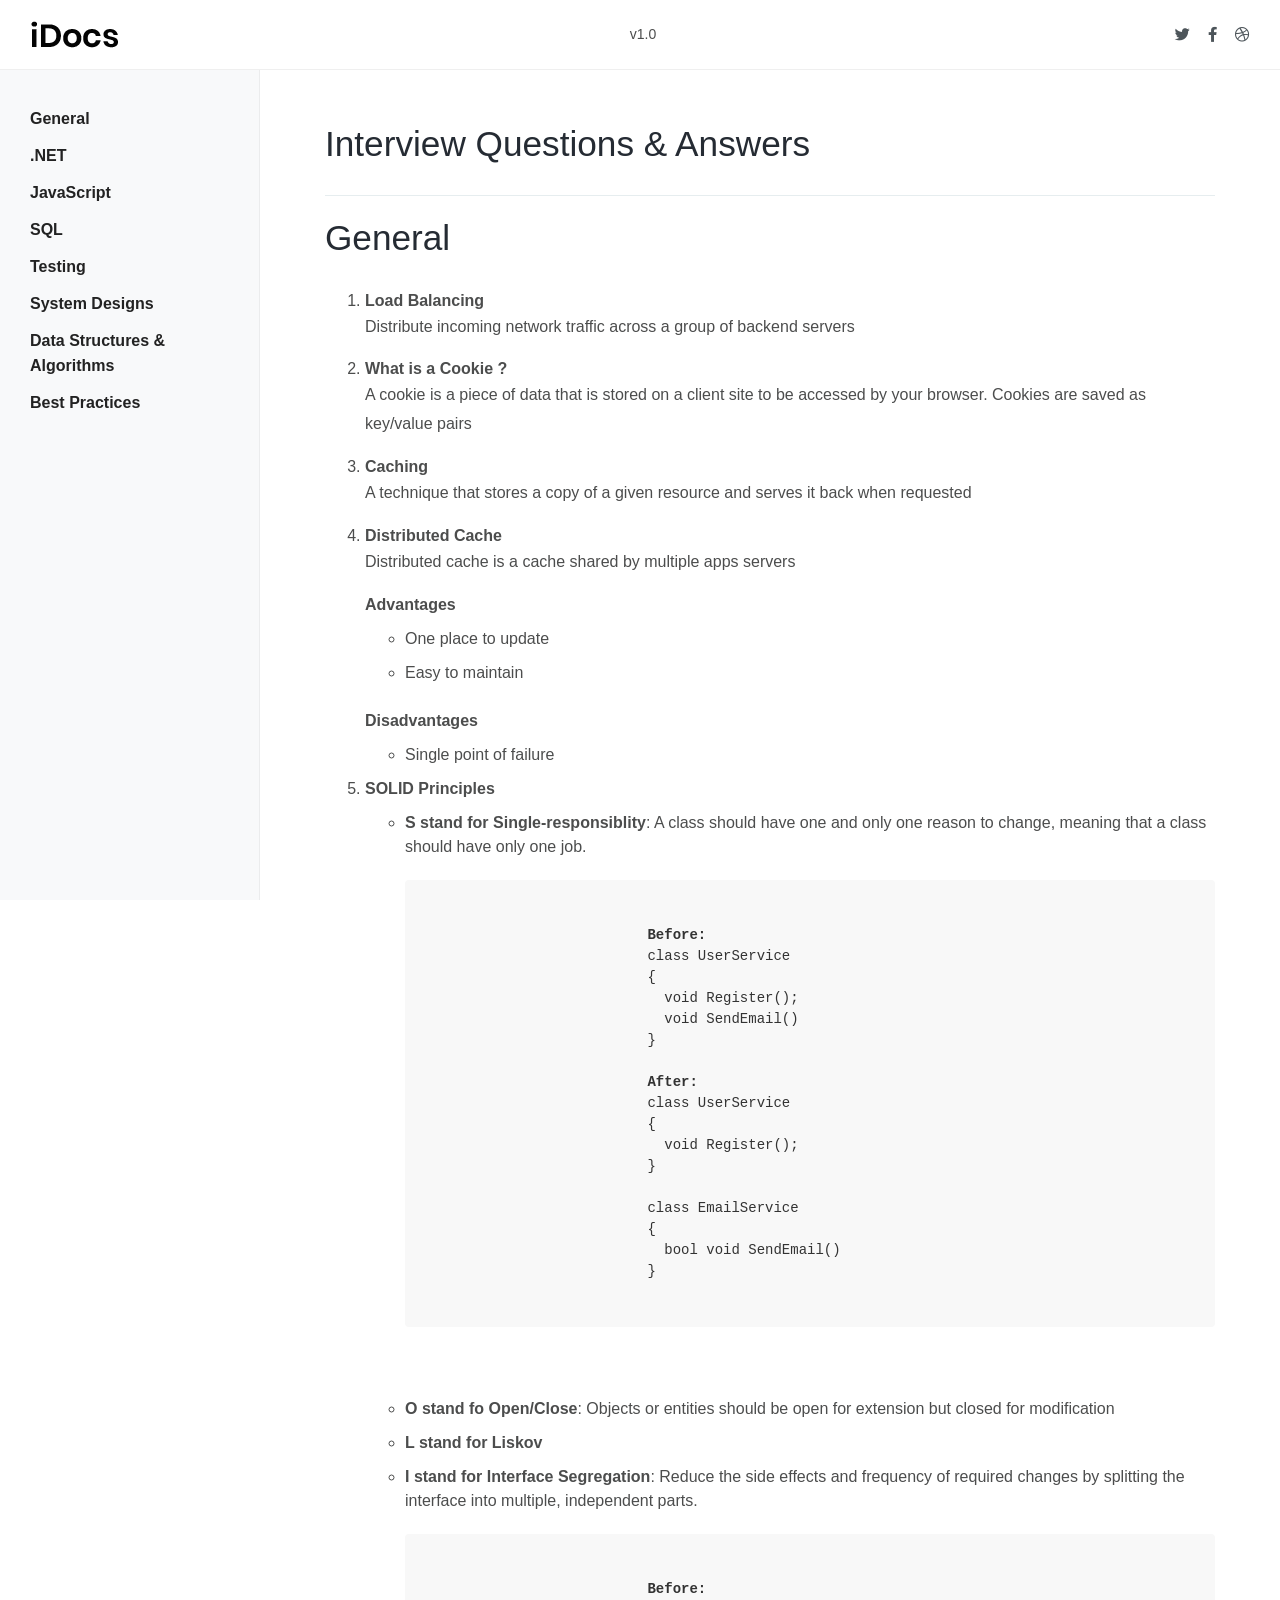
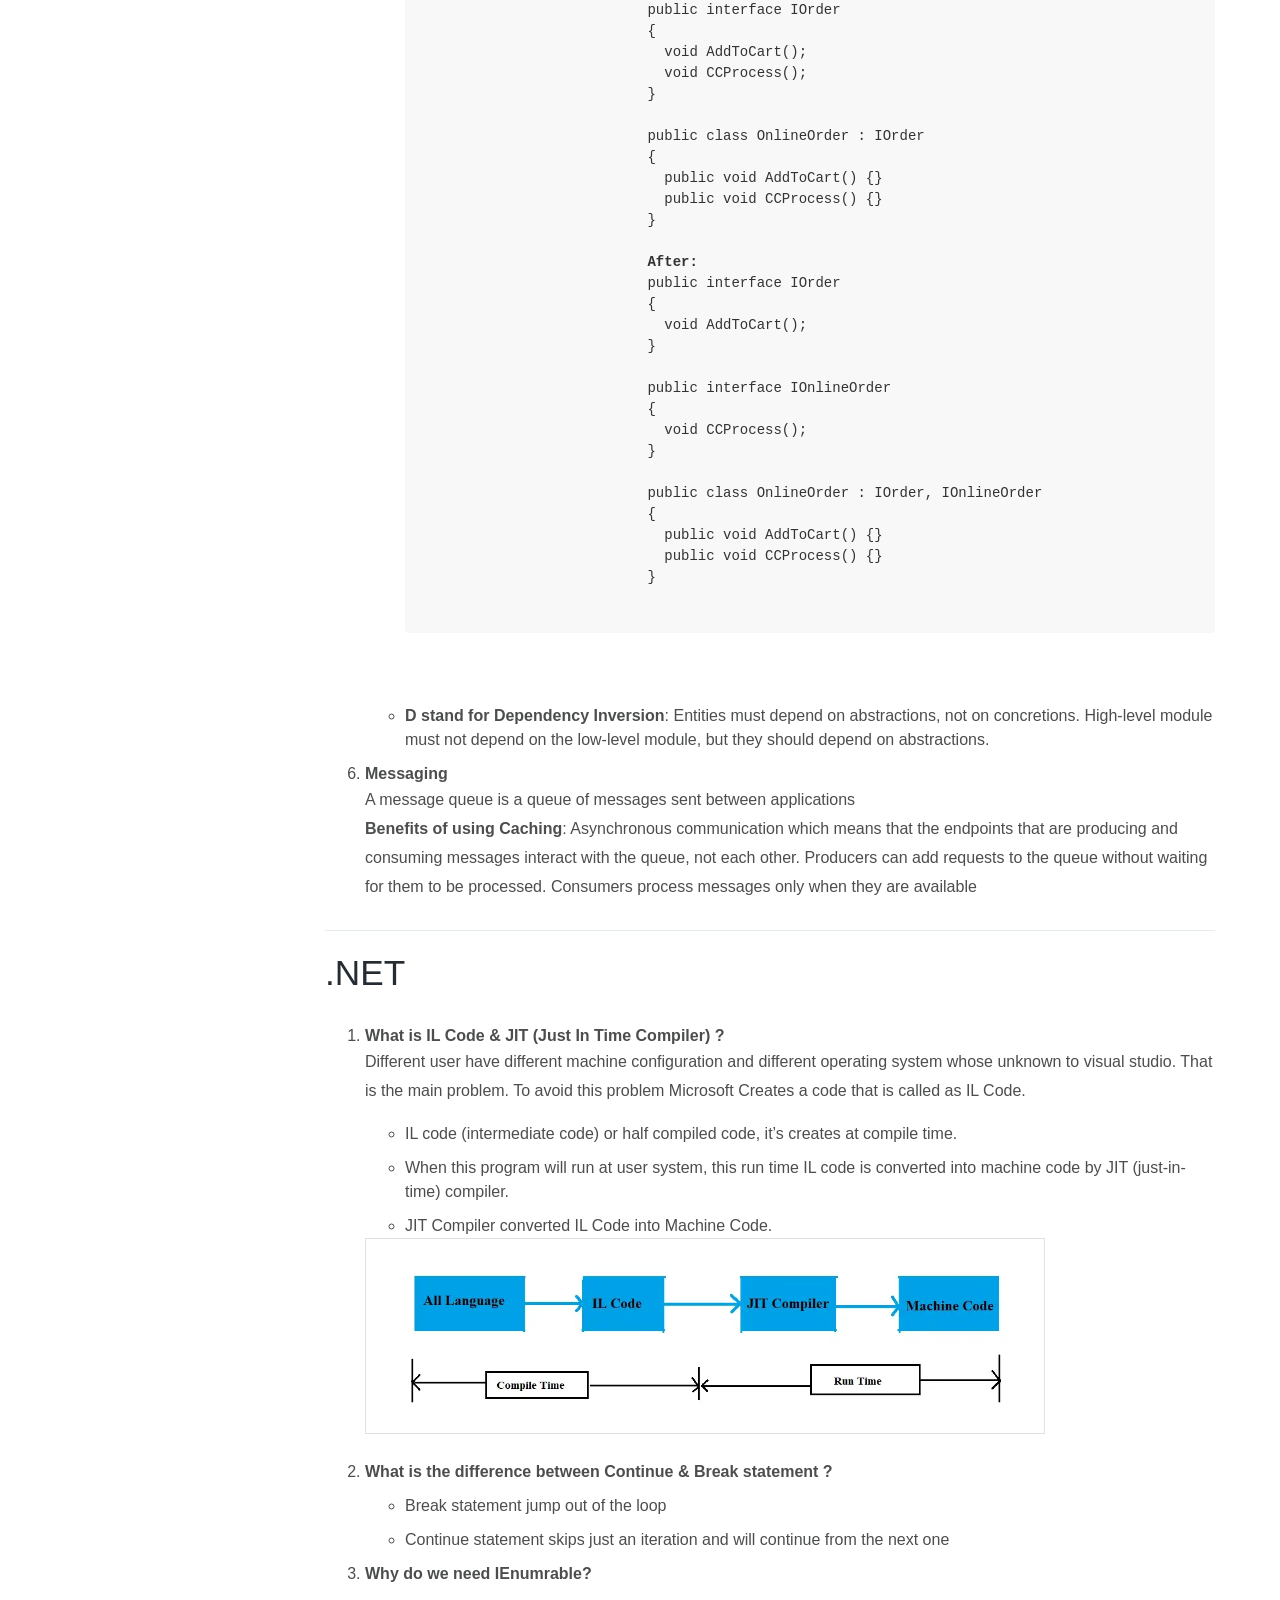
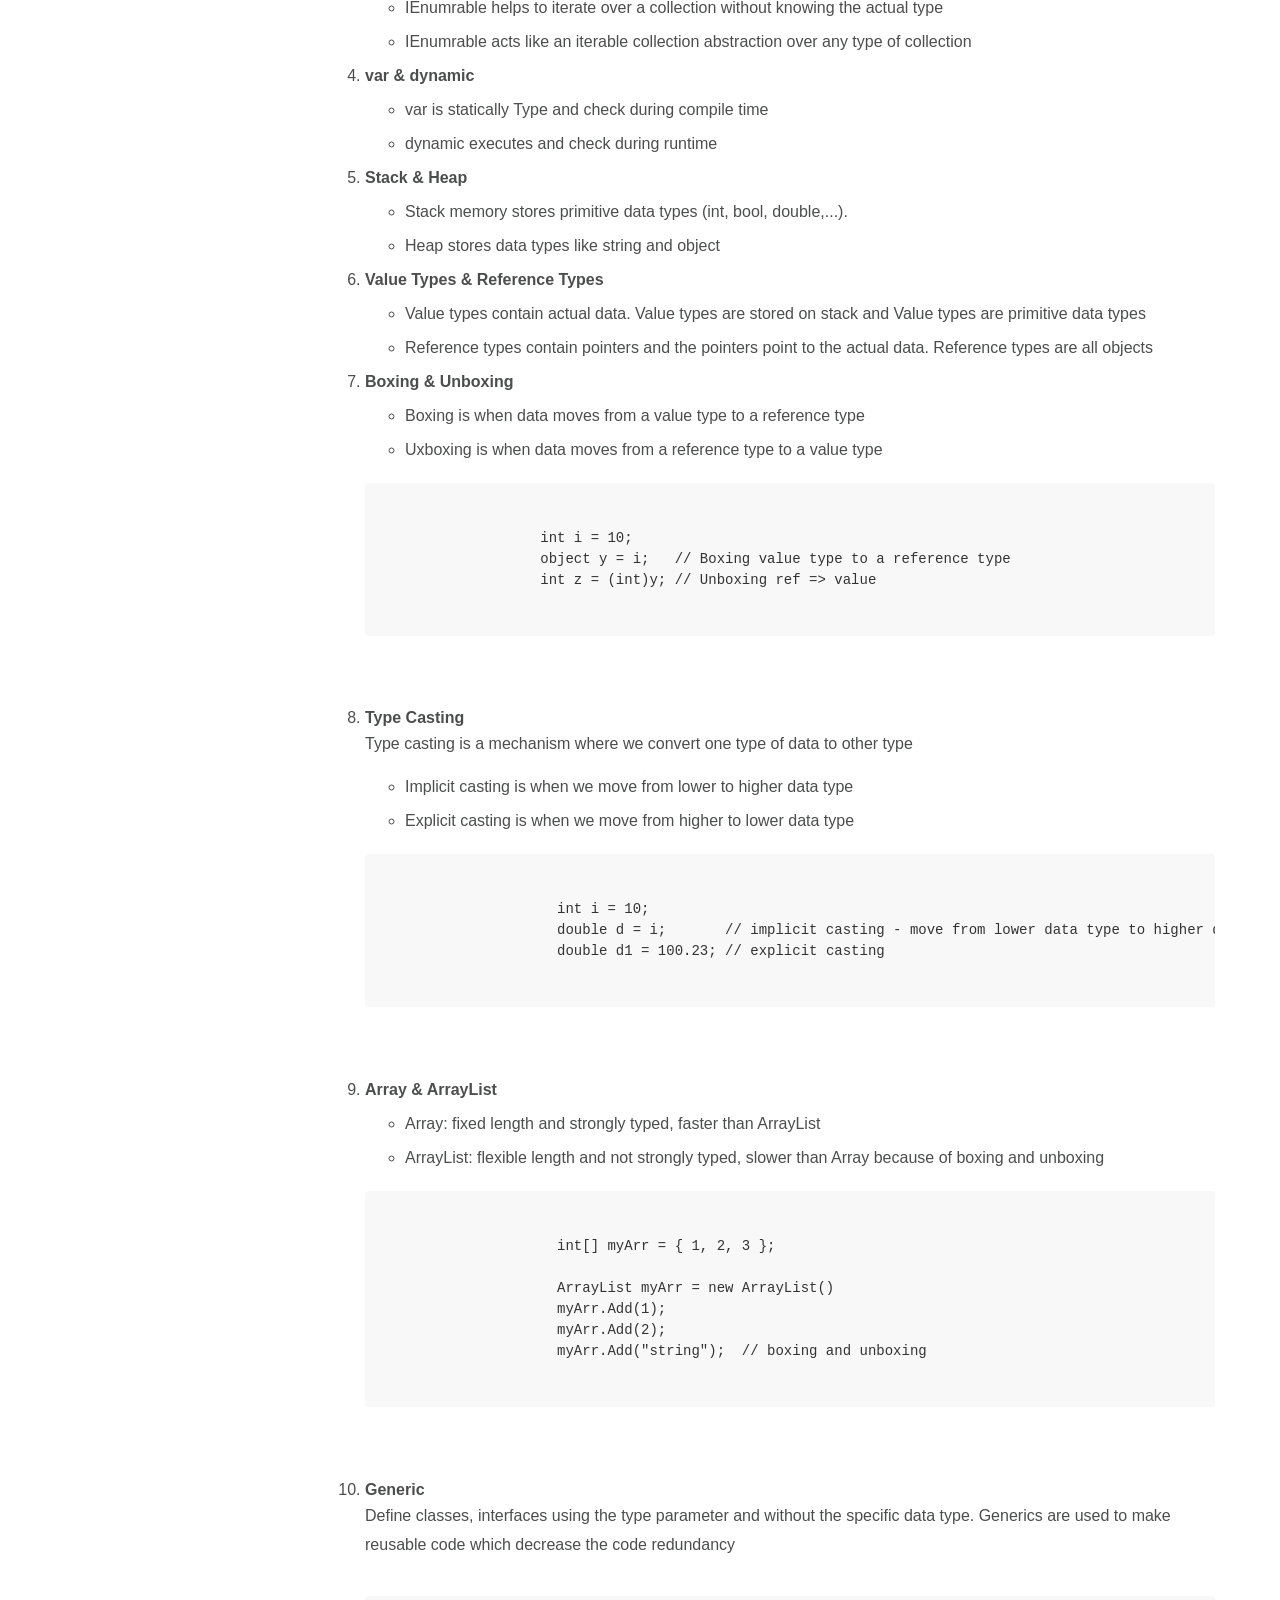
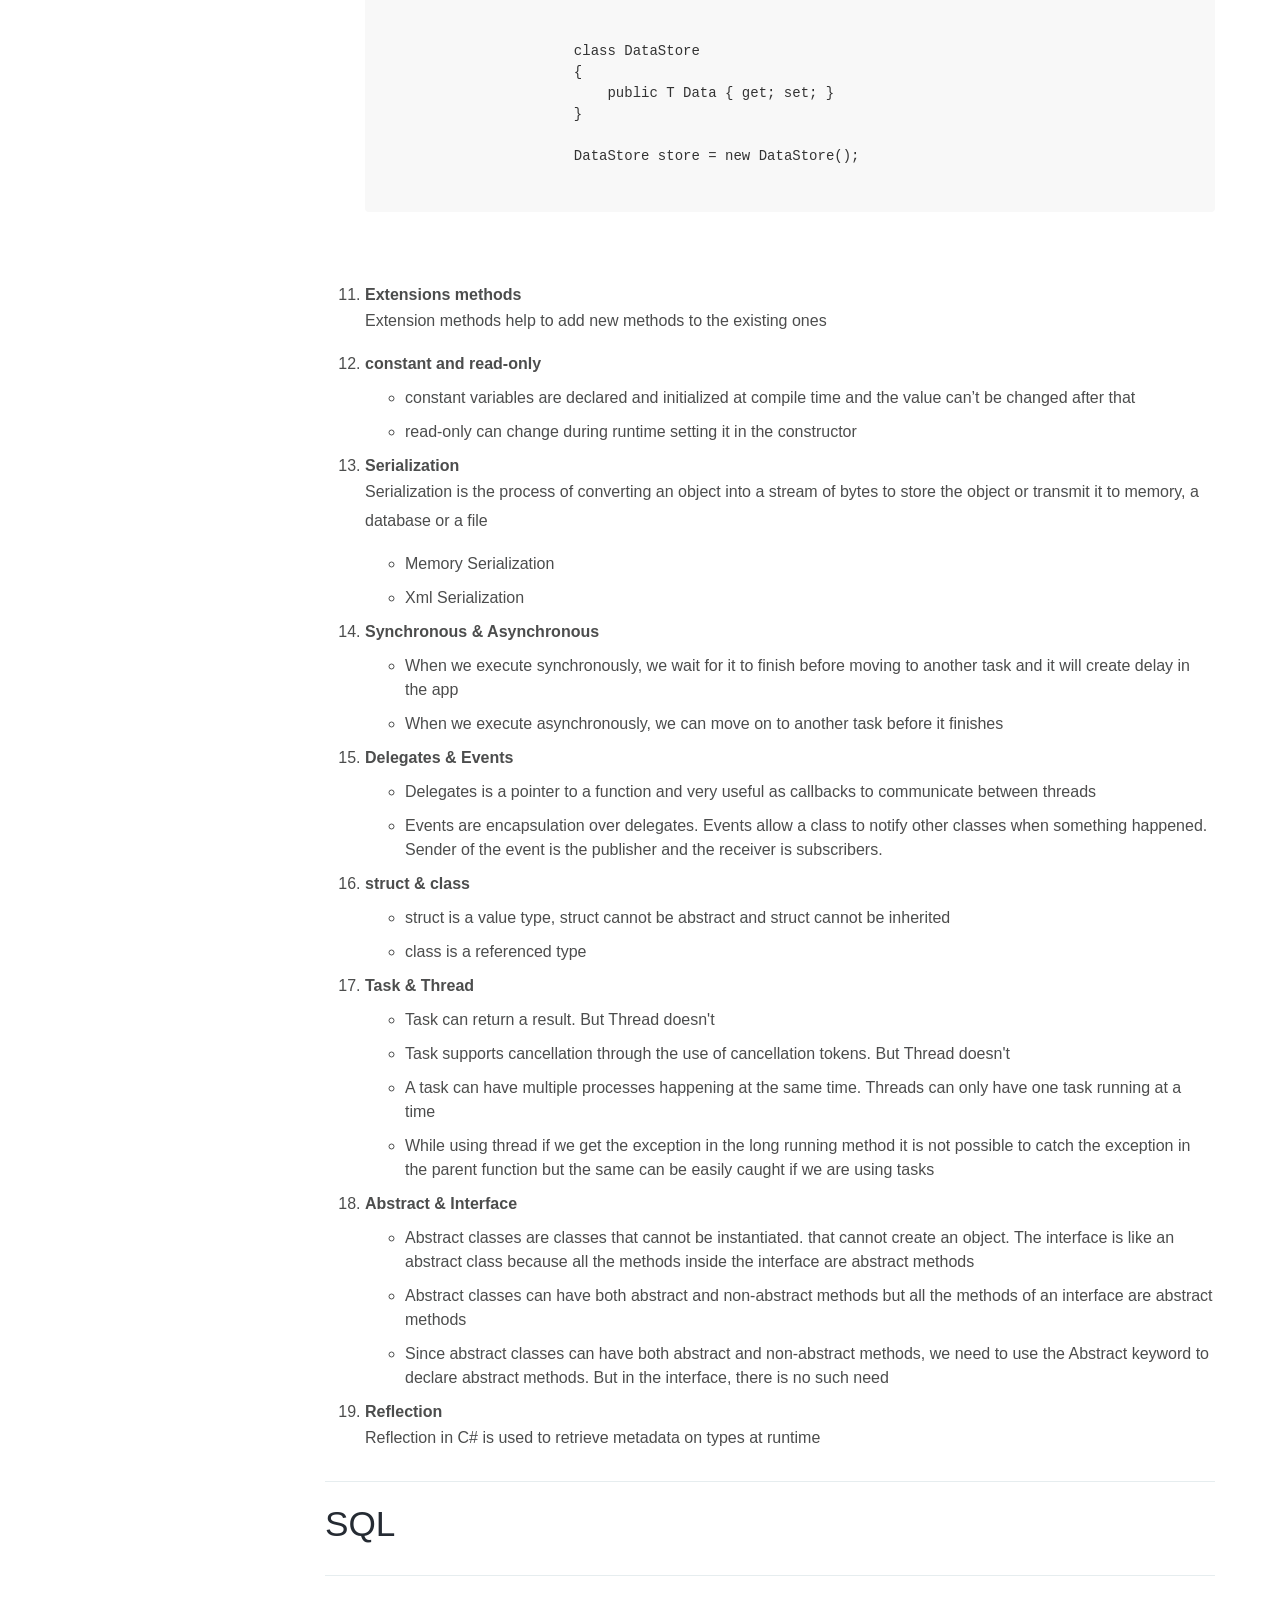
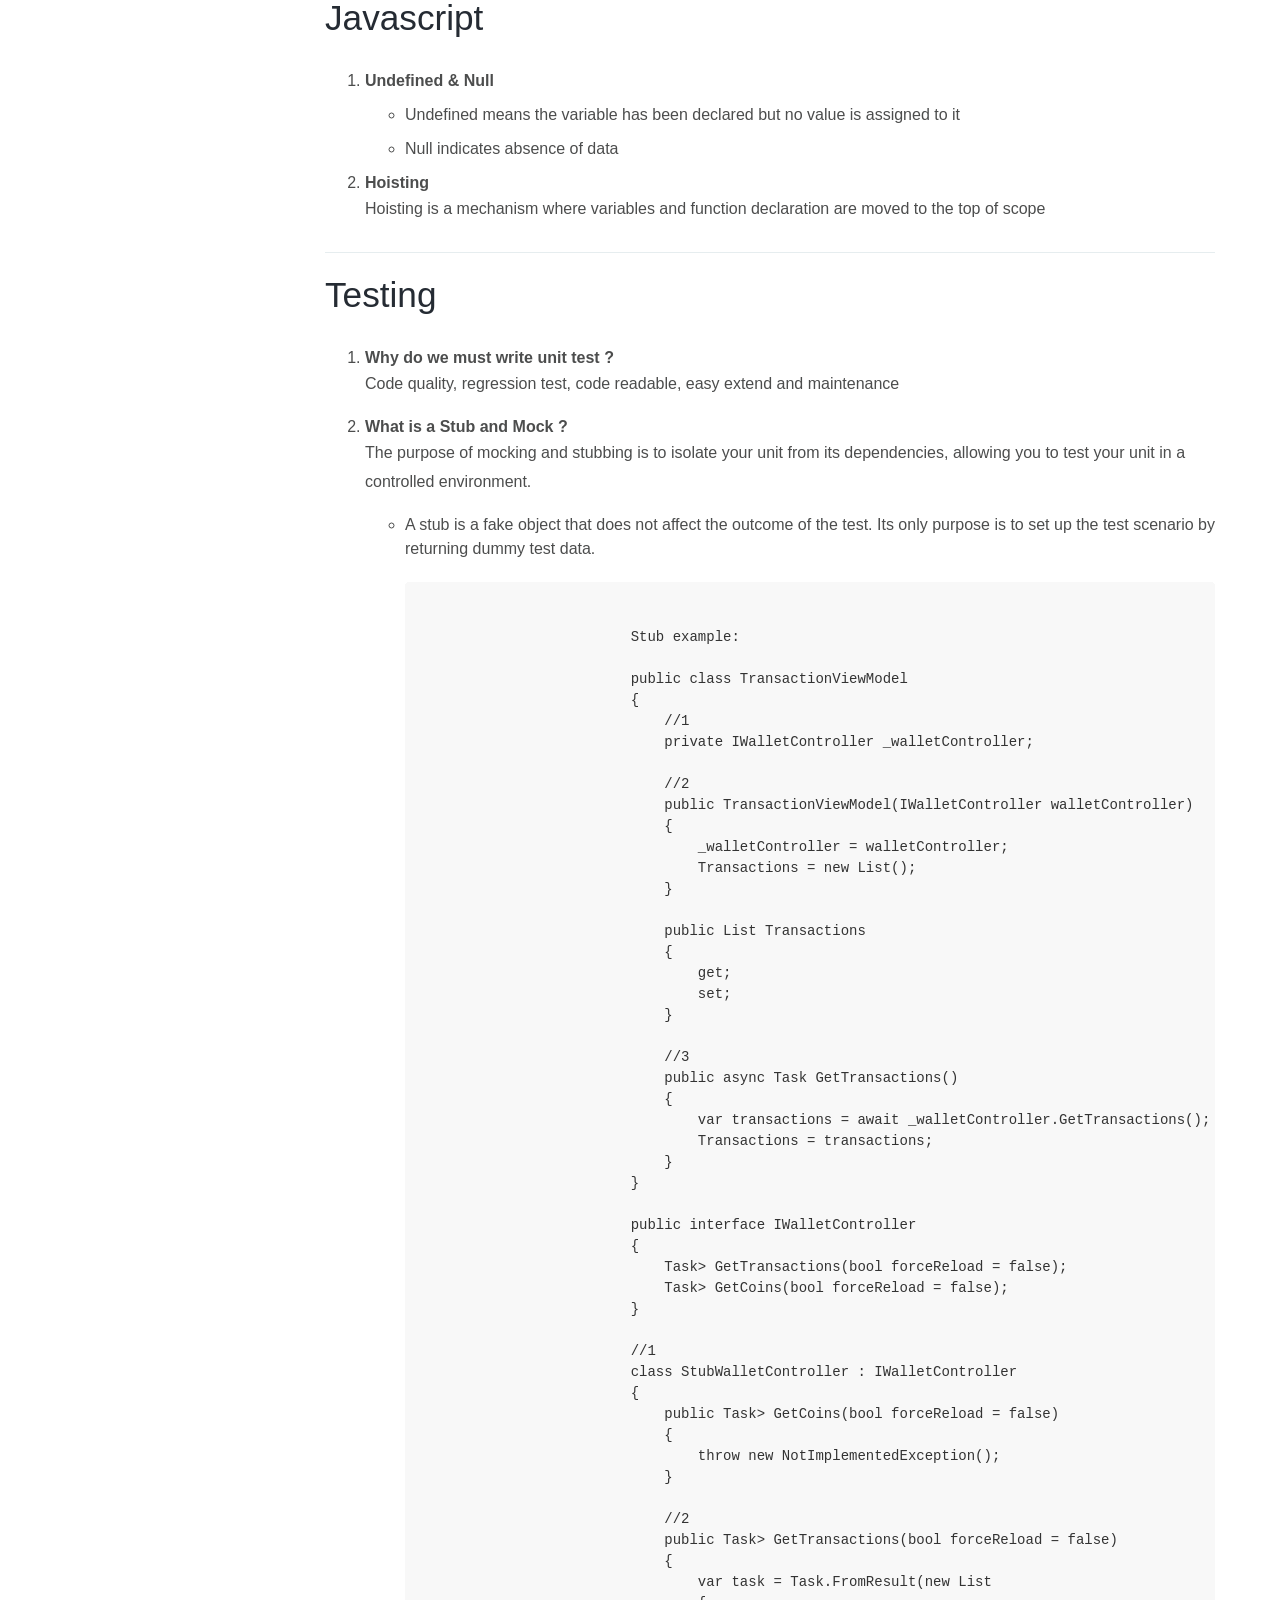
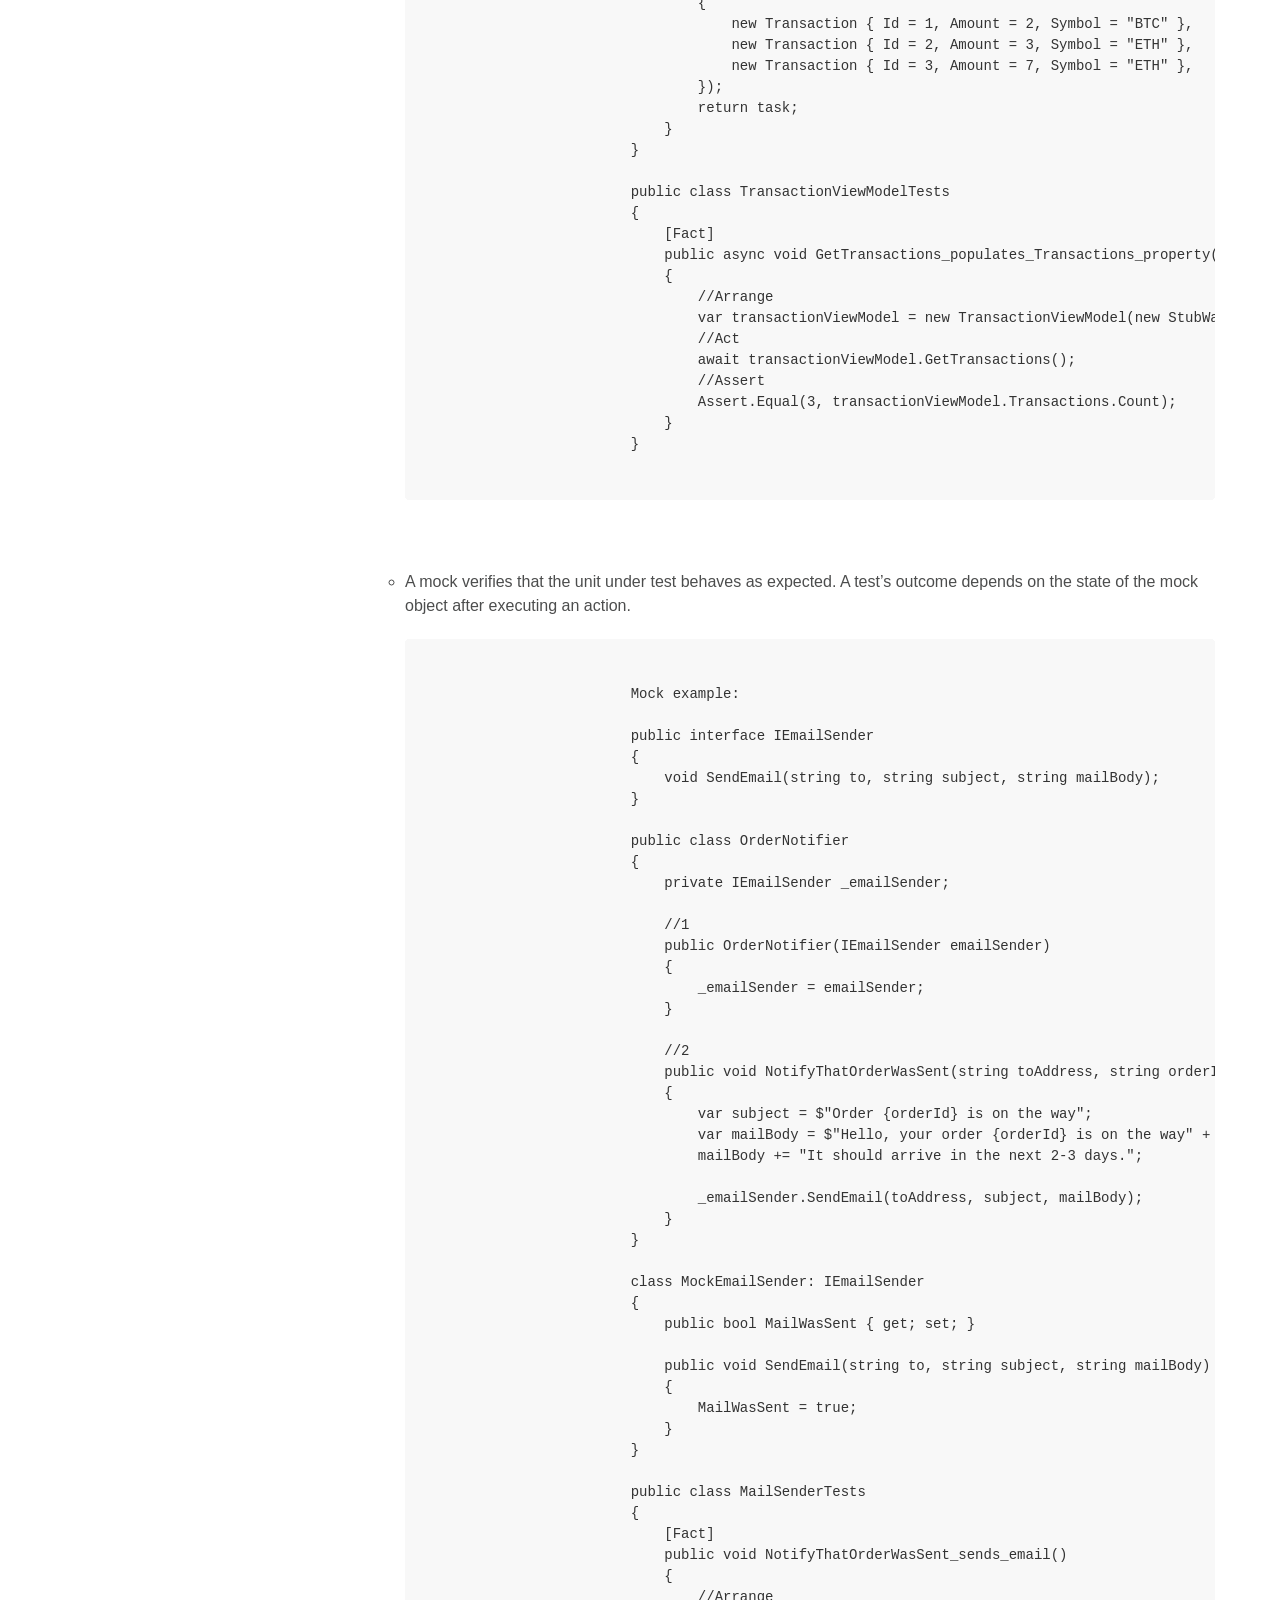
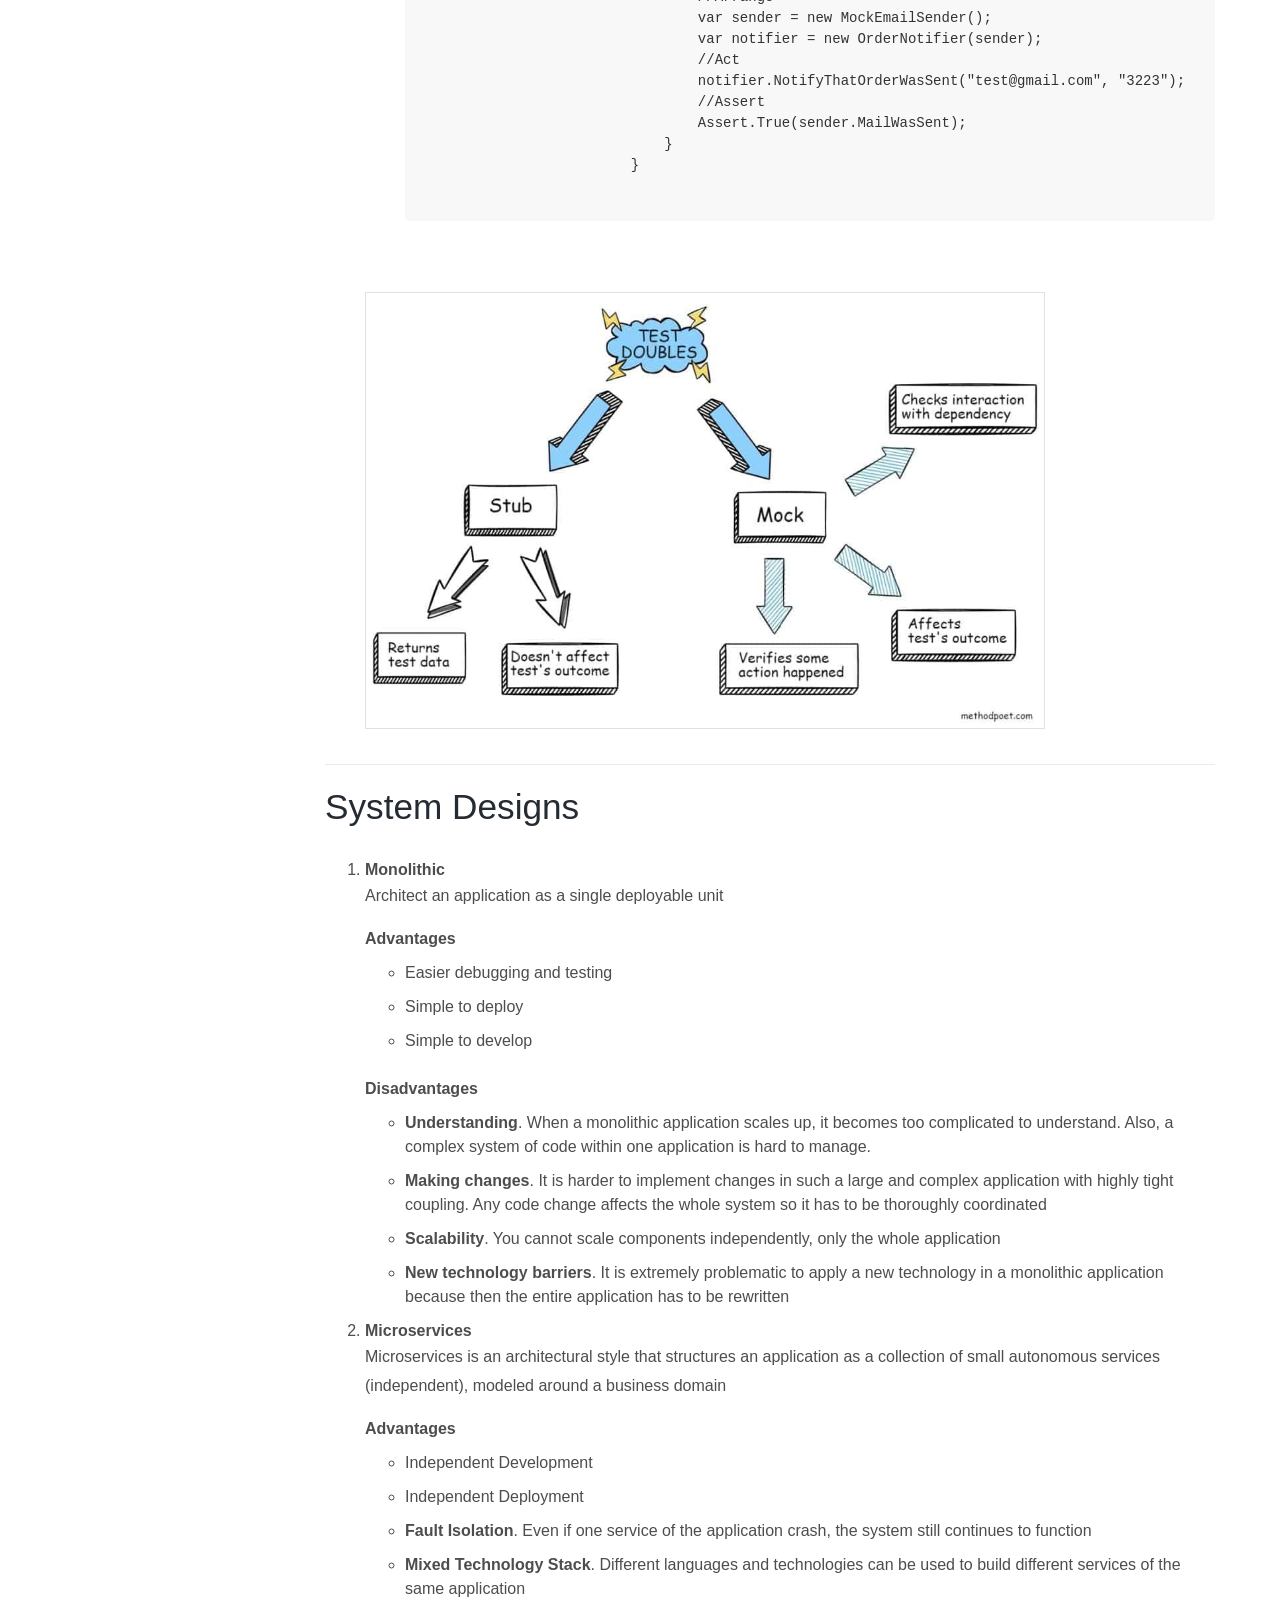
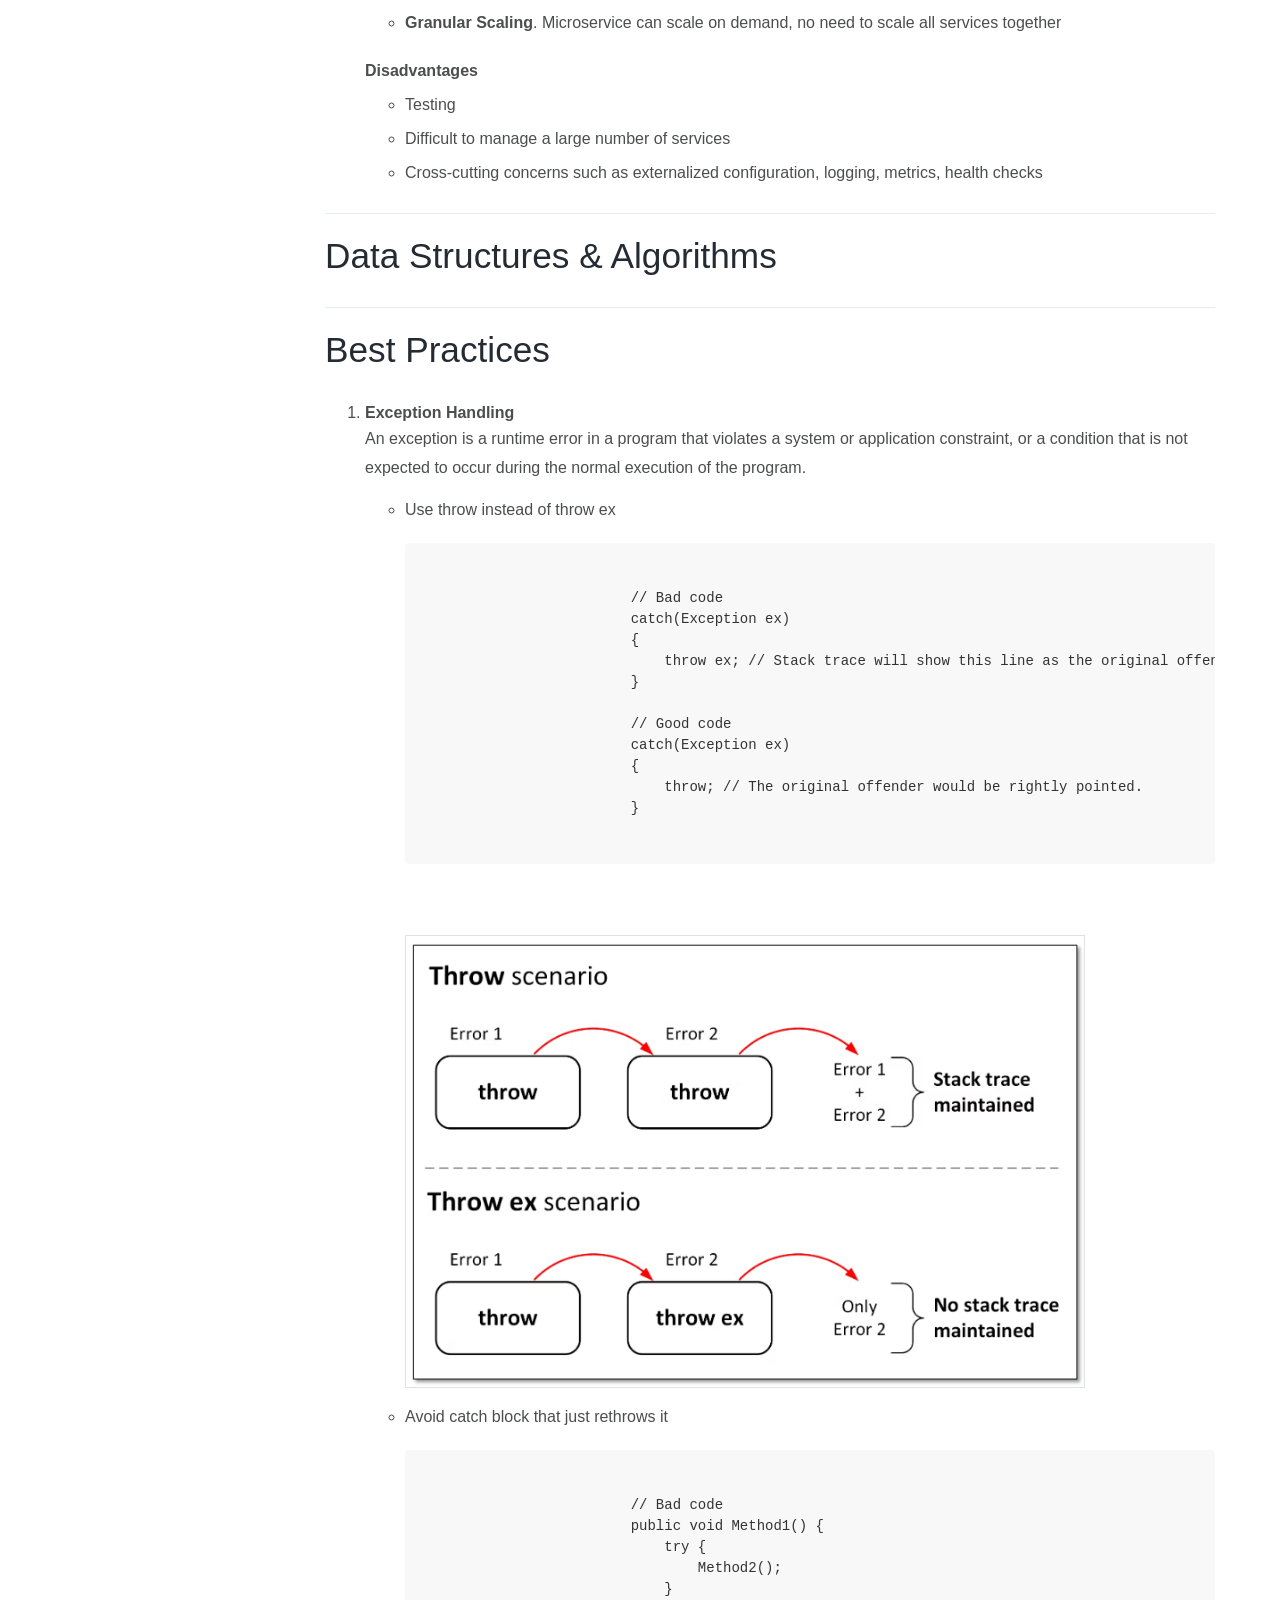
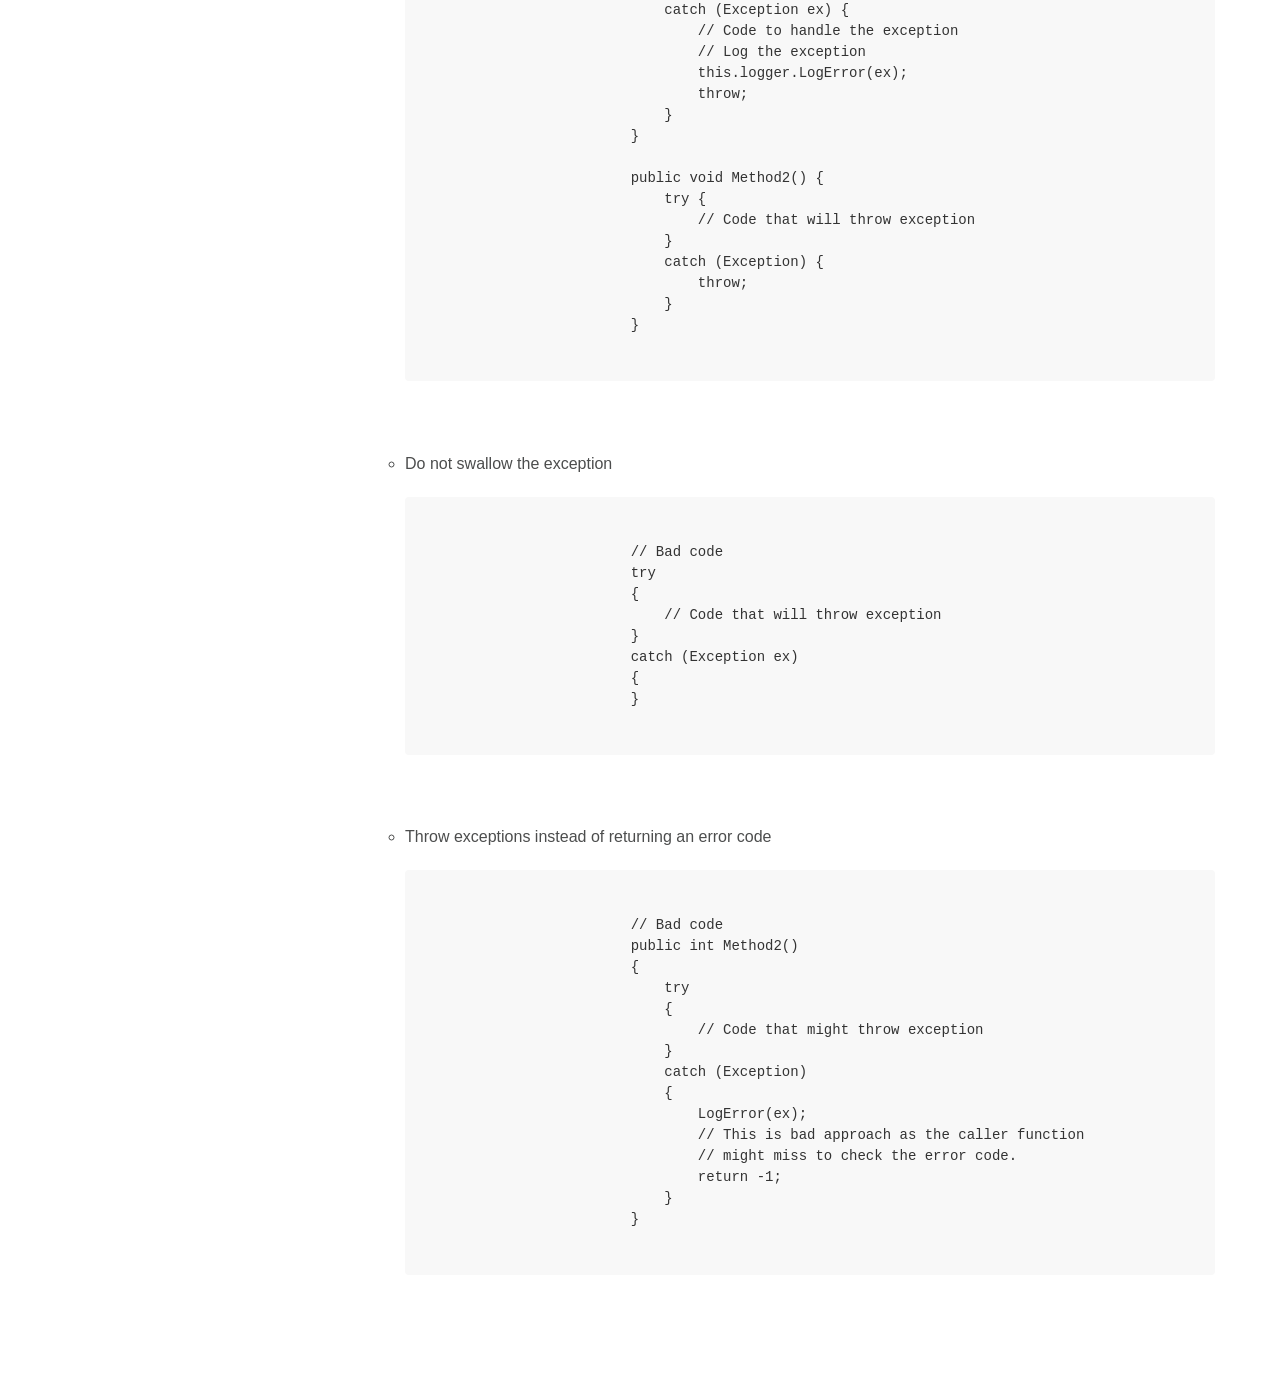
==== commit 9f1d3f15: "..." ====
--- a/index.html
+++ b/index.html
@@ -446,8 +446,140 @@
                   The purpose of mocking and stubbing is to isolate your unit from its dependencies, allowing you to test your unit in a controlled environment.
                 </p>
                 <ul>
-                  <li>A stub is a fake object that does not affect the outcome of the test. Its only purpose is to set up the test scenario by returning dummy test data.</li>
-                  <li>A mock verifies that the unit under test behaves as expected. A test’s outcome depends on the state of the mock object after executing an action.</li>
+                  <li>
+                    A stub is a fake object that does not affect the outcome of the test. Its only purpose is to set up the test scenario by returning dummy test data.
+                    <pre>
+                      <code class="language-html">
+                        Stub example:
+
+                        public class TransactionViewModel
+                        {
+                            //1
+                            private IWalletController _walletController;
+                        
+                            //2
+                            public TransactionViewModel(IWalletController walletController)
+                            {
+                                _walletController = walletController;
+                                Transactions = new List<Transaction>();
+                            }
+                        
+                            public List<Transaction> Transactions
+                            {
+                                get;
+                                set;
+                            }
+                        
+                            //3
+                            public async Task GetTransactions()
+                            {
+                                var transactions = await _walletController.GetTransactions();
+                                Transactions = transactions;
+                            }
+                        }
+
+                        public interface IWalletController
+                        {
+                            Task<List<Transaction>> GetTransactions(bool forceReload = false);
+                            Task<List<Coin>> GetCoins(bool forceReload = false);
+                        }
+
+                        //1
+                        class StubWalletController : IWalletController
+                        {
+                            public Task<List<Coin>> GetCoins(bool forceReload = false)
+                            {
+                                throw new NotImplementedException();
+                            }
+
+                            //2
+                            public Task<List<Transaction>> GetTransactions(bool forceReload = false)
+                            {
+                                var task = Task.FromResult(new List<Transaction>
+                                {
+                                    new Transaction { Id = 1, Amount = 2, Symbol = "BTC" },
+                                    new Transaction { Id = 2, Amount = 3, Symbol = "ETH" },
+                                    new Transaction { Id = 3, Amount = 7, Symbol = "ETH" },
+                                });
+                                return task;
+                            }
+                        }
+
+                        public class TransactionViewModelTests
+                        {
+                            [Fact]
+                            public async void GetTransactions_populates_Transactions_property()
+                            {
+                                //Arrange
+                                var transactionViewModel = new TransactionViewModel(new StubWalletController());
+                                //Act
+                                await transactionViewModel.GetTransactions();
+                                //Assert
+                                Assert.Equal(3, transactionViewModel.Transactions.Count);
+                            }
+                        }
+                      </code>
+                    </pre>
+                  </li>
+                  <li>
+                    A mock verifies that the unit under test behaves as expected. A test’s outcome depends on the state of the mock object after executing an action.
+                    <pre>
+                      <code class="language-html">
+                        Mock example:
+                        
+                        public interface IEmailSender
+                        {
+                            void SendEmail(string to, string subject, string mailBody);
+                        }
+
+                        public class OrderNotifier
+                        {
+                            private IEmailSender _emailSender;
+
+                            //1
+                            public OrderNotifier(IEmailSender emailSender)
+                            {
+                                _emailSender = emailSender;
+                            }
+
+                            //2
+                            public void NotifyThatOrderWasSent(string toAddress, string orderId)
+                            {
+                                var subject = $"Order {orderId} is on the way";
+                                var mailBody = $"Hello, your order {orderId} is on the way" + Environment.NewLine;
+                                mailBody += "It should arrive in the next 2-3 days.";
+
+                                _emailSender.SendEmail(toAddress, subject, mailBody);
+                            }
+                        }
+
+                        class MockEmailSender: IEmailSender
+                        {
+                            public bool MailWasSent { get; set; }
+
+                            public void SendEmail(string to, string subject, string mailBody)
+                            {
+                                MailWasSent = true;
+                            }
+                        }
+
+                        public class MailSenderTests
+                        {
+                            [Fact]
+                            public void NotifyThatOrderWasSent_sends_email()
+                            {
+                                //Arrange
+                                var sender = new MockEmailSender();
+                                var notifier = new OrderNotifier(sender);
+                                //Act
+                                notifier.NotifyThatOrderWasSent("test@gmail.com", "3223");
+                                //Assert
+                                Assert.True(sender.MailWasSent);
+                            }
+                        }
+                      </code>
+                    </pre>
+                  </li>
                 </ul>
                 <img class="img-fluid border" src="assets/images/stub_vs_mock-1024x656.jpg" width="680">
               </li>
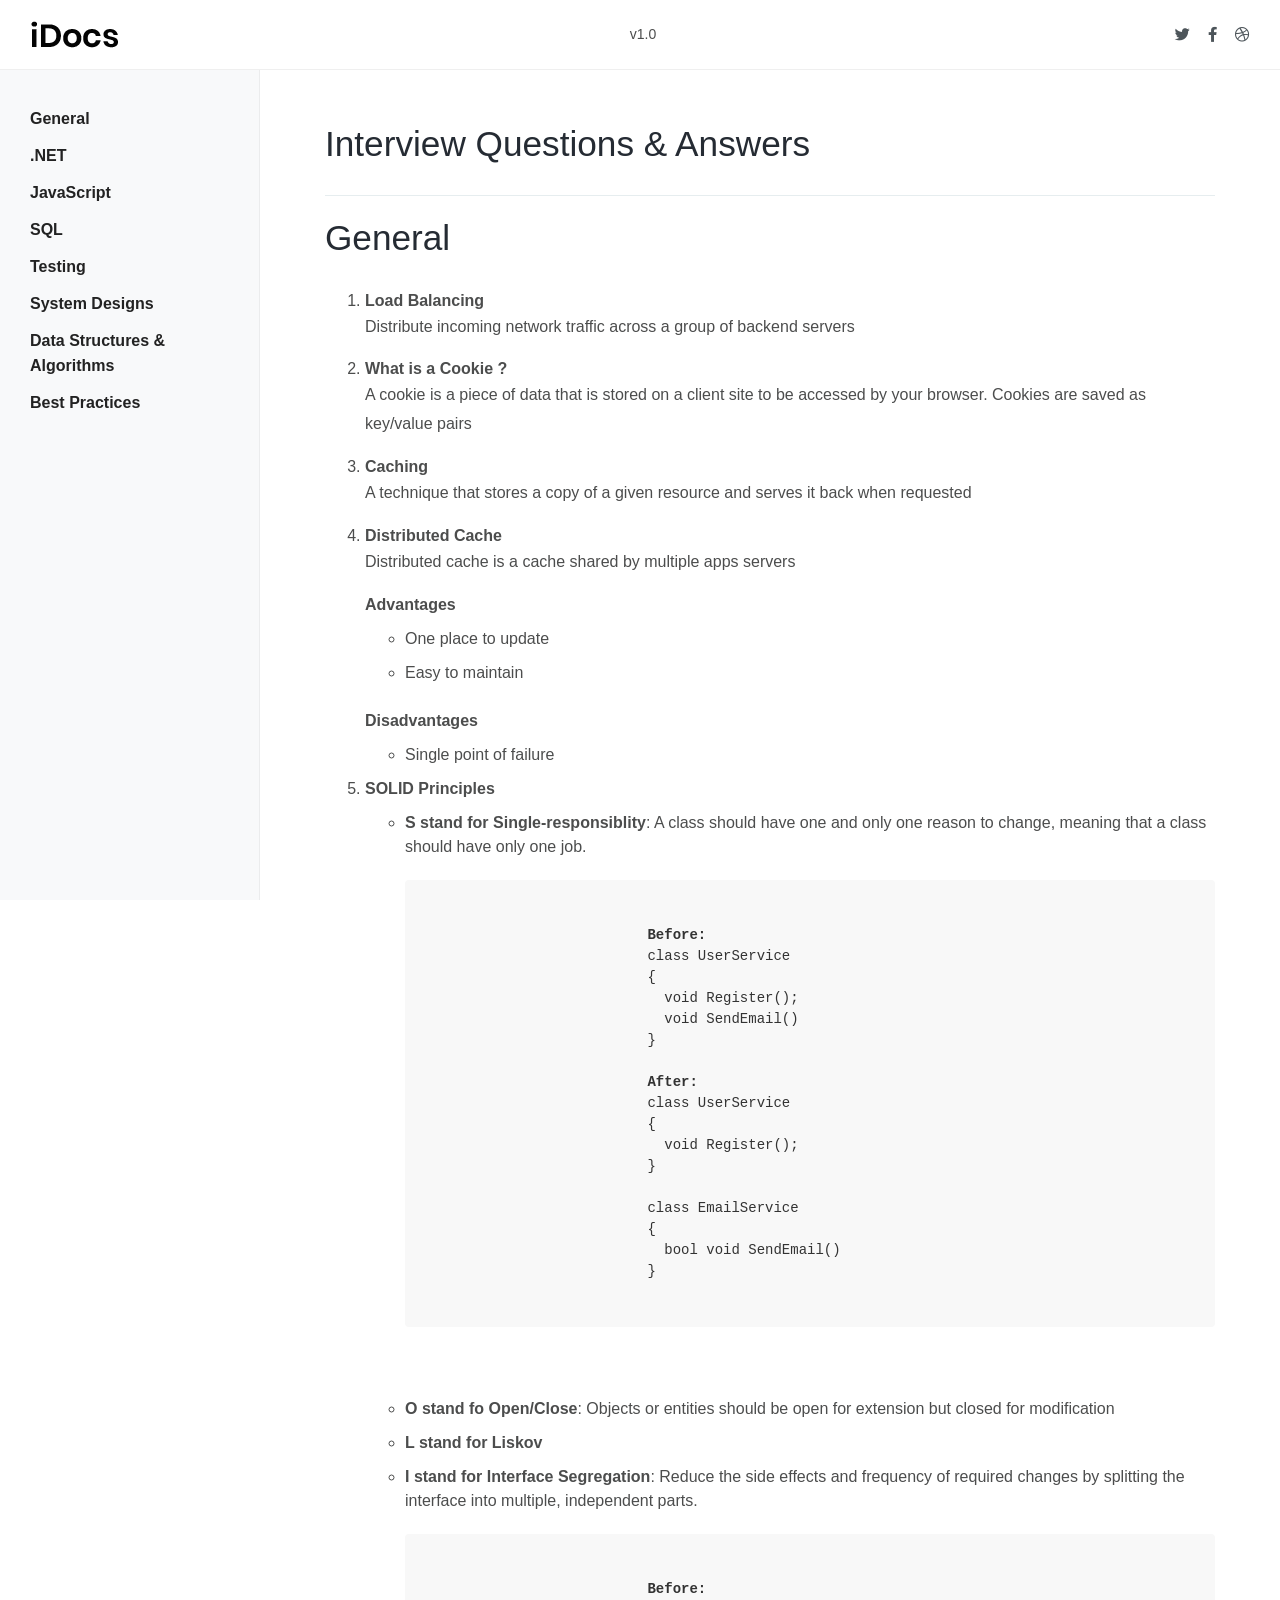
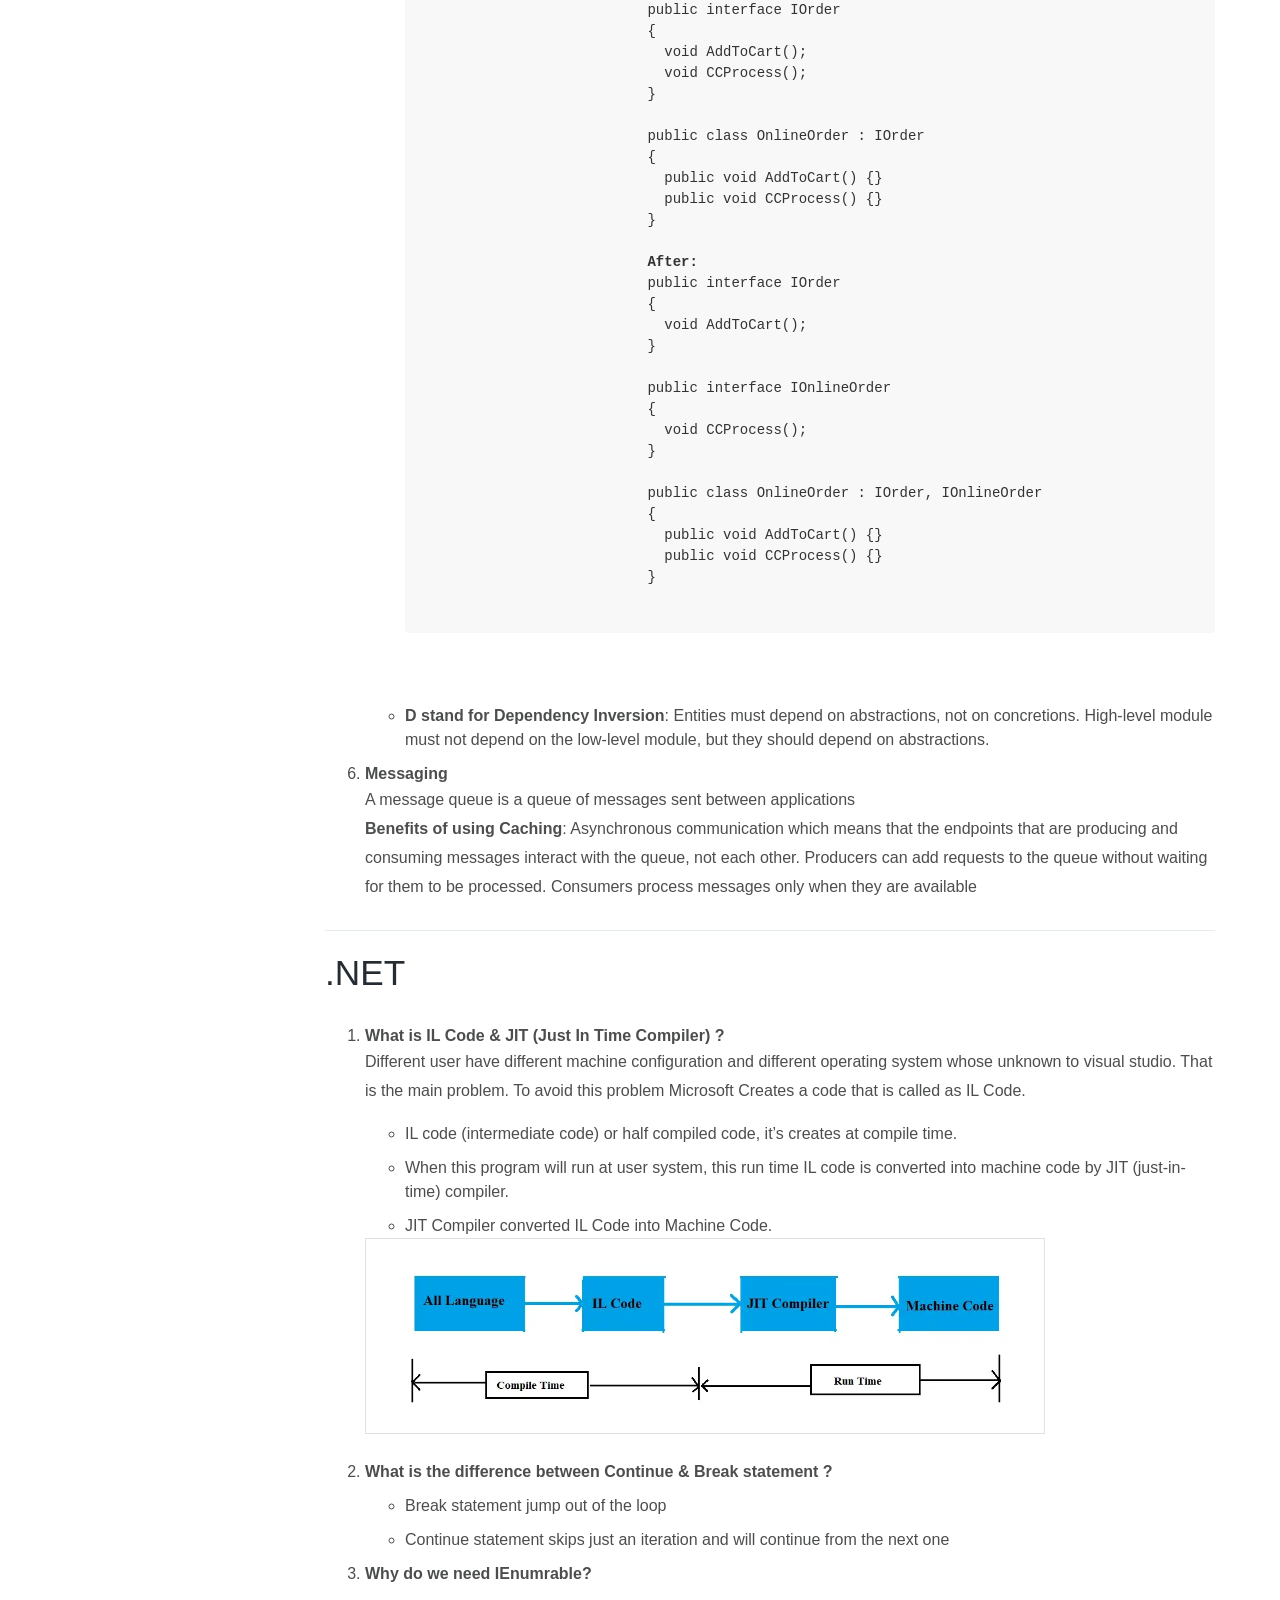
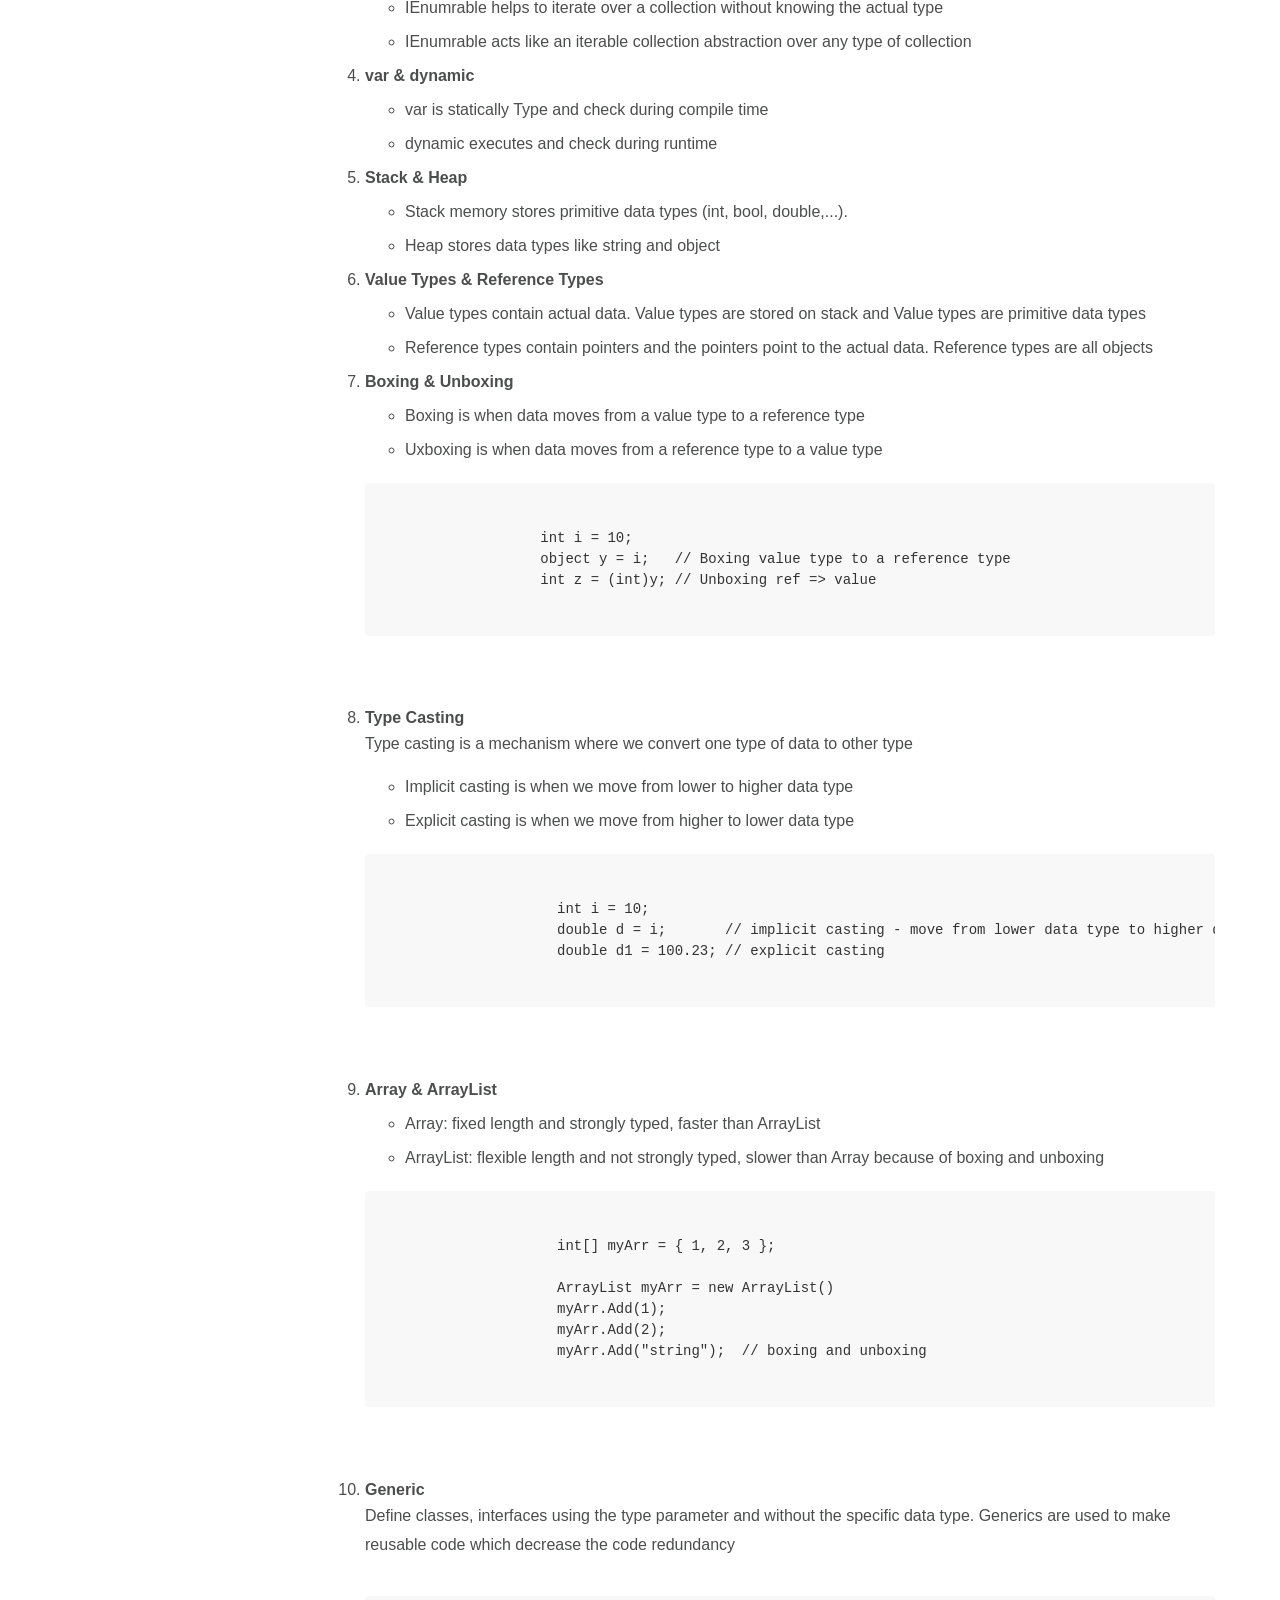
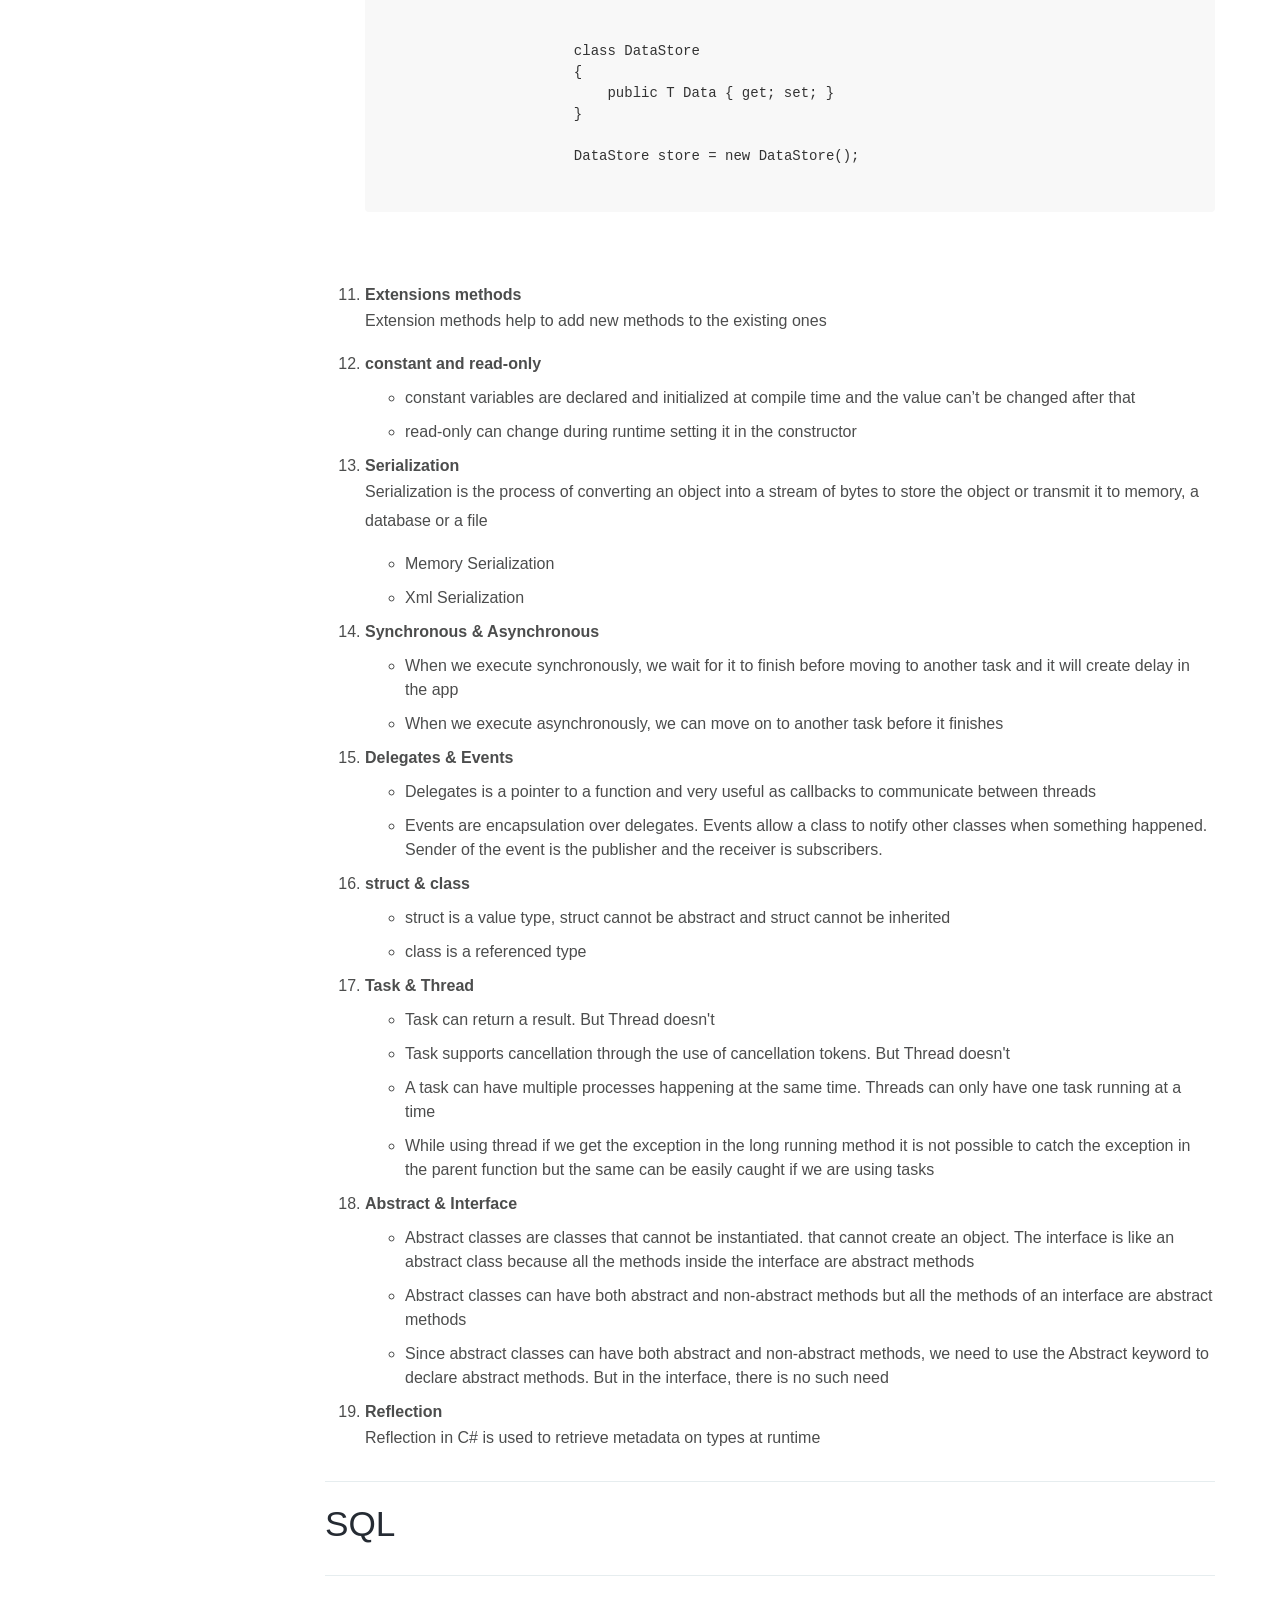
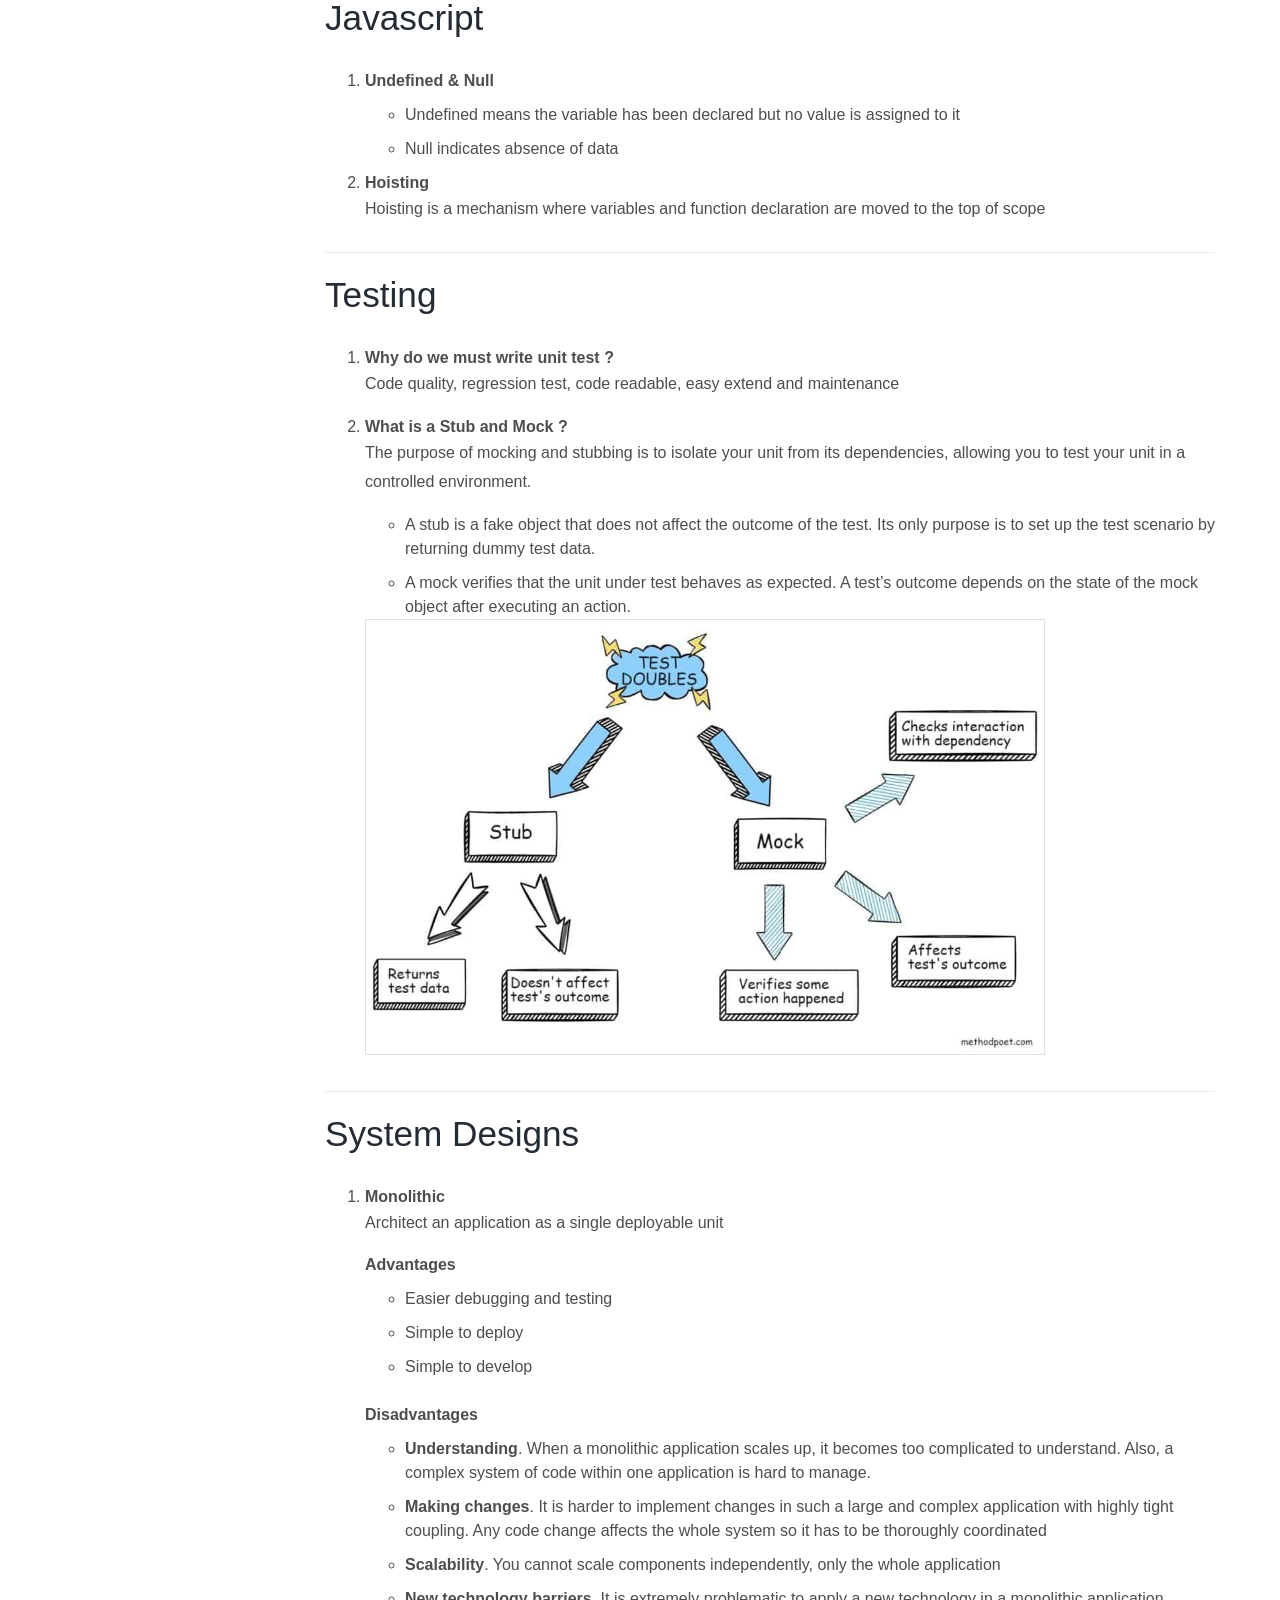
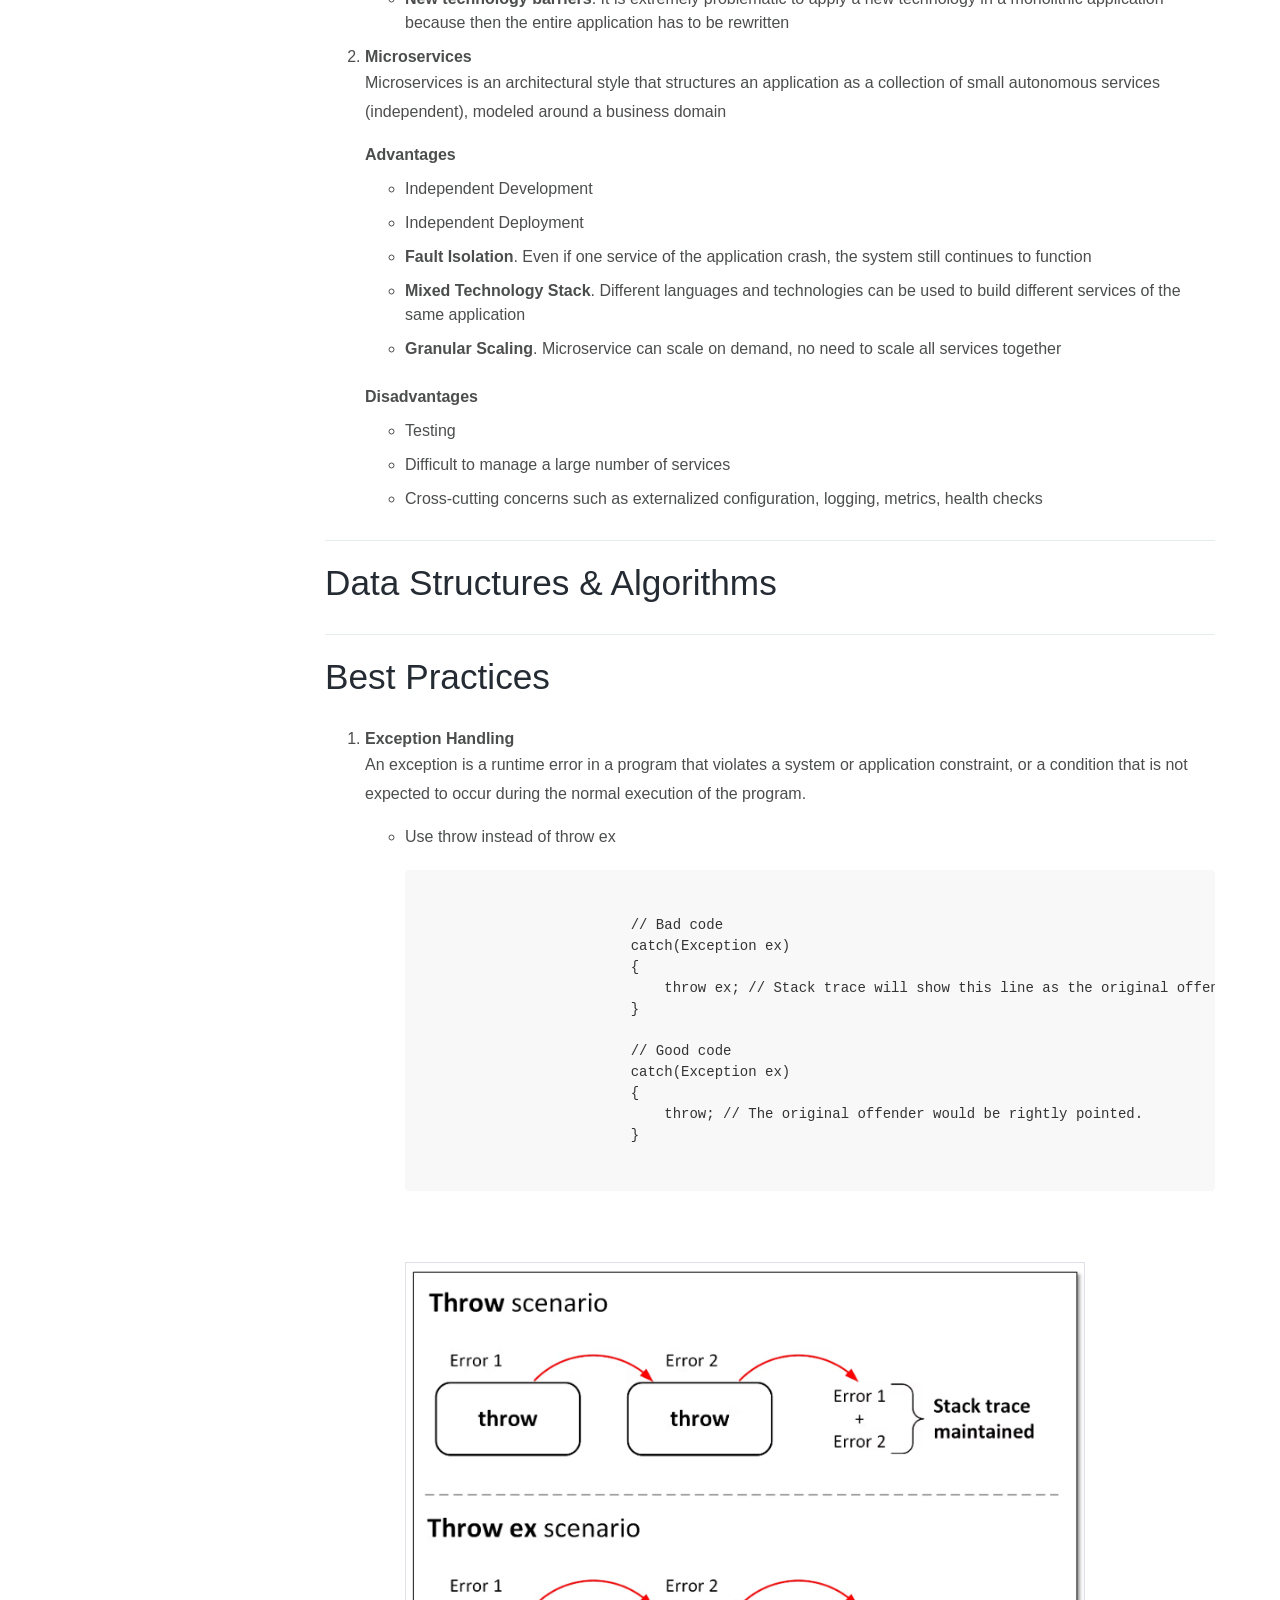
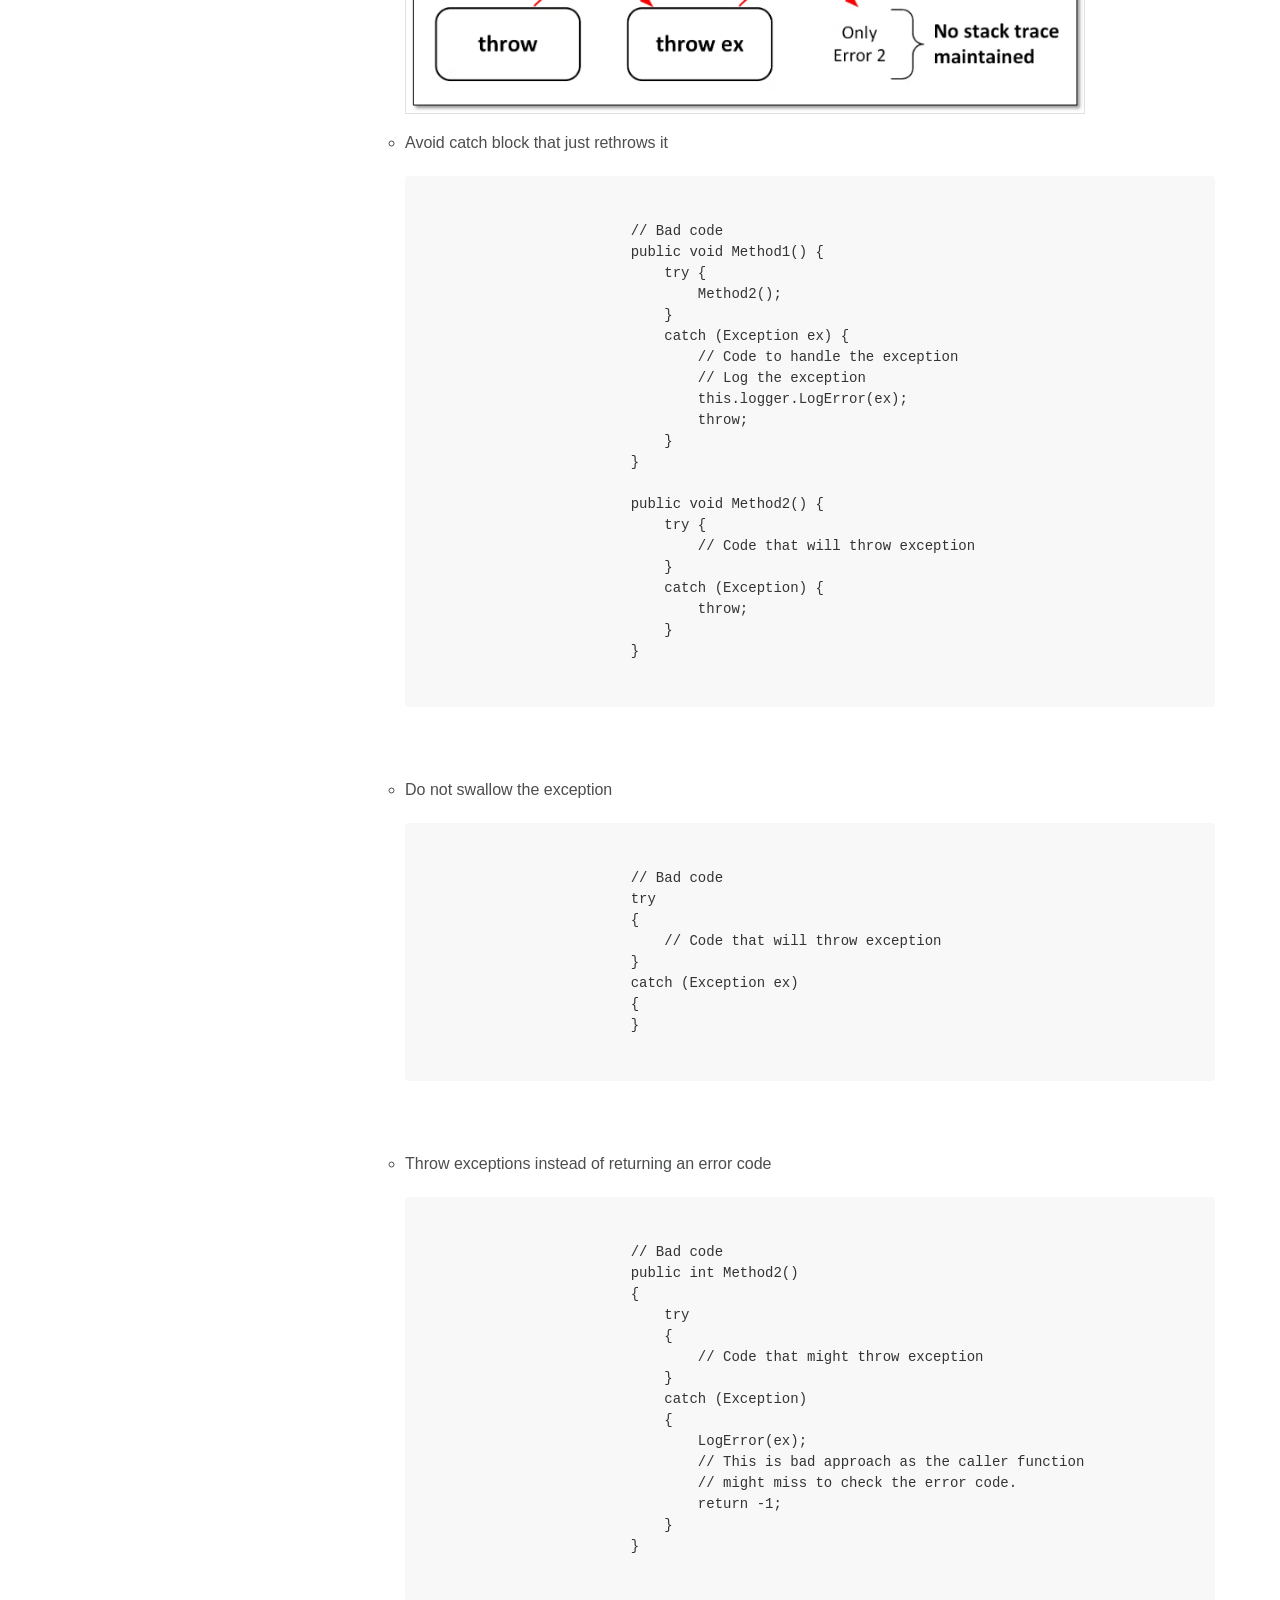
==== commit feb6297f: "..." ====
--- a/index.html
+++ b/index.html
@@ -448,138 +448,8 @@
                 <ul>
                   <li>
                     A stub is a fake object that does not affect the outcome of the test. Its only purpose is to set up the test scenario by returning dummy test data.
-                    <pre>
-                      <code class="language-html">
-                        Stub example:
-
-                        public class TransactionViewModel
-                        {
-                            //1
-                            private IWalletController _walletController;
-                        
-                            //2
-                            public TransactionViewModel(IWalletController walletController)
-                            {
-                                _walletController = walletController;
-                                Transactions = new List<Transaction>();
-                            }
-                        
-                            public List<Transaction> Transactions
-                            {
-                                get;
-                                set;
-                            }
-                        
-                            //3
-                            public async Task GetTransactions()
-                            {
-                                var transactions = await _walletController.GetTransactions();
-                                Transactions = transactions;
-                            }
-                        }
-
-                        public interface IWalletController
-                        {
-                            Task<List<Transaction>> GetTransactions(bool forceReload = false);
-                            Task<List<Coin>> GetCoins(bool forceReload = false);
-                        }
-
-                        //1
-                        class StubWalletController : IWalletController
-                        {
-                            public Task<List<Coin>> GetCoins(bool forceReload = false)
-                            {
-                                throw new NotImplementedException();
-                            }
-
-                            //2
-                            public Task<List<Transaction>> GetTransactions(bool forceReload = false)
-                            {
-                                var task = Task.FromResult(new List<Transaction>
-                                {
-                                    new Transaction { Id = 1, Amount = 2, Symbol = "BTC" },
-                                    new Transaction { Id = 2, Amount = 3, Symbol = "ETH" },
-                                    new Transaction { Id = 3, Amount = 7, Symbol = "ETH" },
-                                });
-                                return task;
-                            }
-                        }
-
-                        public class TransactionViewModelTests
-                        {
-                            [Fact]
-                            public async void GetTransactions_populates_Transactions_property()
-                            {
-                                //Arrange
-                                var transactionViewModel = new TransactionViewModel(new StubWalletController());
-                                //Act
-                                await transactionViewModel.GetTransactions();
-                                //Assert
-                                Assert.Equal(3, transactionViewModel.Transactions.Count);
-                            }
-                        }
-                      </code>
-                    </pre>
                   </li>
-                  <li>
-                    A mock verifies that the unit under test behaves as expected. A test’s outcome depends on the state of the mock object after executing an action.
-                    <pre>
-                      <code class="language-html">
-                        Mock example:
-                        
-                        public interface IEmailSender
-                        {
-                            void SendEmail(string to, string subject, string mailBody);
-                        }
-
-                        public class OrderNotifier
-                        {
-                            private IEmailSender _emailSender;
-
-                            //1
-                            public OrderNotifier(IEmailSender emailSender)
-                            {
-                                _emailSender = emailSender;
-                            }
-
-                            //2
-                            public void NotifyThatOrderWasSent(string toAddress, string orderId)
-                            {
-                                var subject = $"Order {orderId} is on the way";
-                                var mailBody = $"Hello, your order {orderId} is on the way" + Environment.NewLine;
-                                mailBody += "It should arrive in the next 2-3 days.";
-
-                                _emailSender.SendEmail(toAddress, subject, mailBody);
-                            }
-                        }
-
-                        class MockEmailSender: IEmailSender
-                        {
-                            public bool MailWasSent { get; set; }
-
-                            public void SendEmail(string to, string subject, string mailBody)
-                            {
-                                MailWasSent = true;
-                            }
-                        }
-
-                        public class MailSenderTests
-                        {
-                            [Fact]
-                            public void NotifyThatOrderWasSent_sends_email()
-                            {
-                                //Arrange
-                                var sender = new MockEmailSender();
-                                var notifier = new OrderNotifier(sender);
-                                //Act
-                                notifier.NotifyThatOrderWasSent("test@gmail.com", "3223");
-                                //Assert
-                                Assert.True(sender.MailWasSent);
-                            }
-                        }
-                      </code>
-                    </pre>
-                  </li>
+                  <li>A mock verifies that the unit under test behaves as expected. A test’s outcome depends on the state of the mock object after executing an action.</li>
                 </ul>
                 <img class="img-fluid border" src="assets/images/stub_vs_mock-1024x656.jpg" width="680">
               </li>
